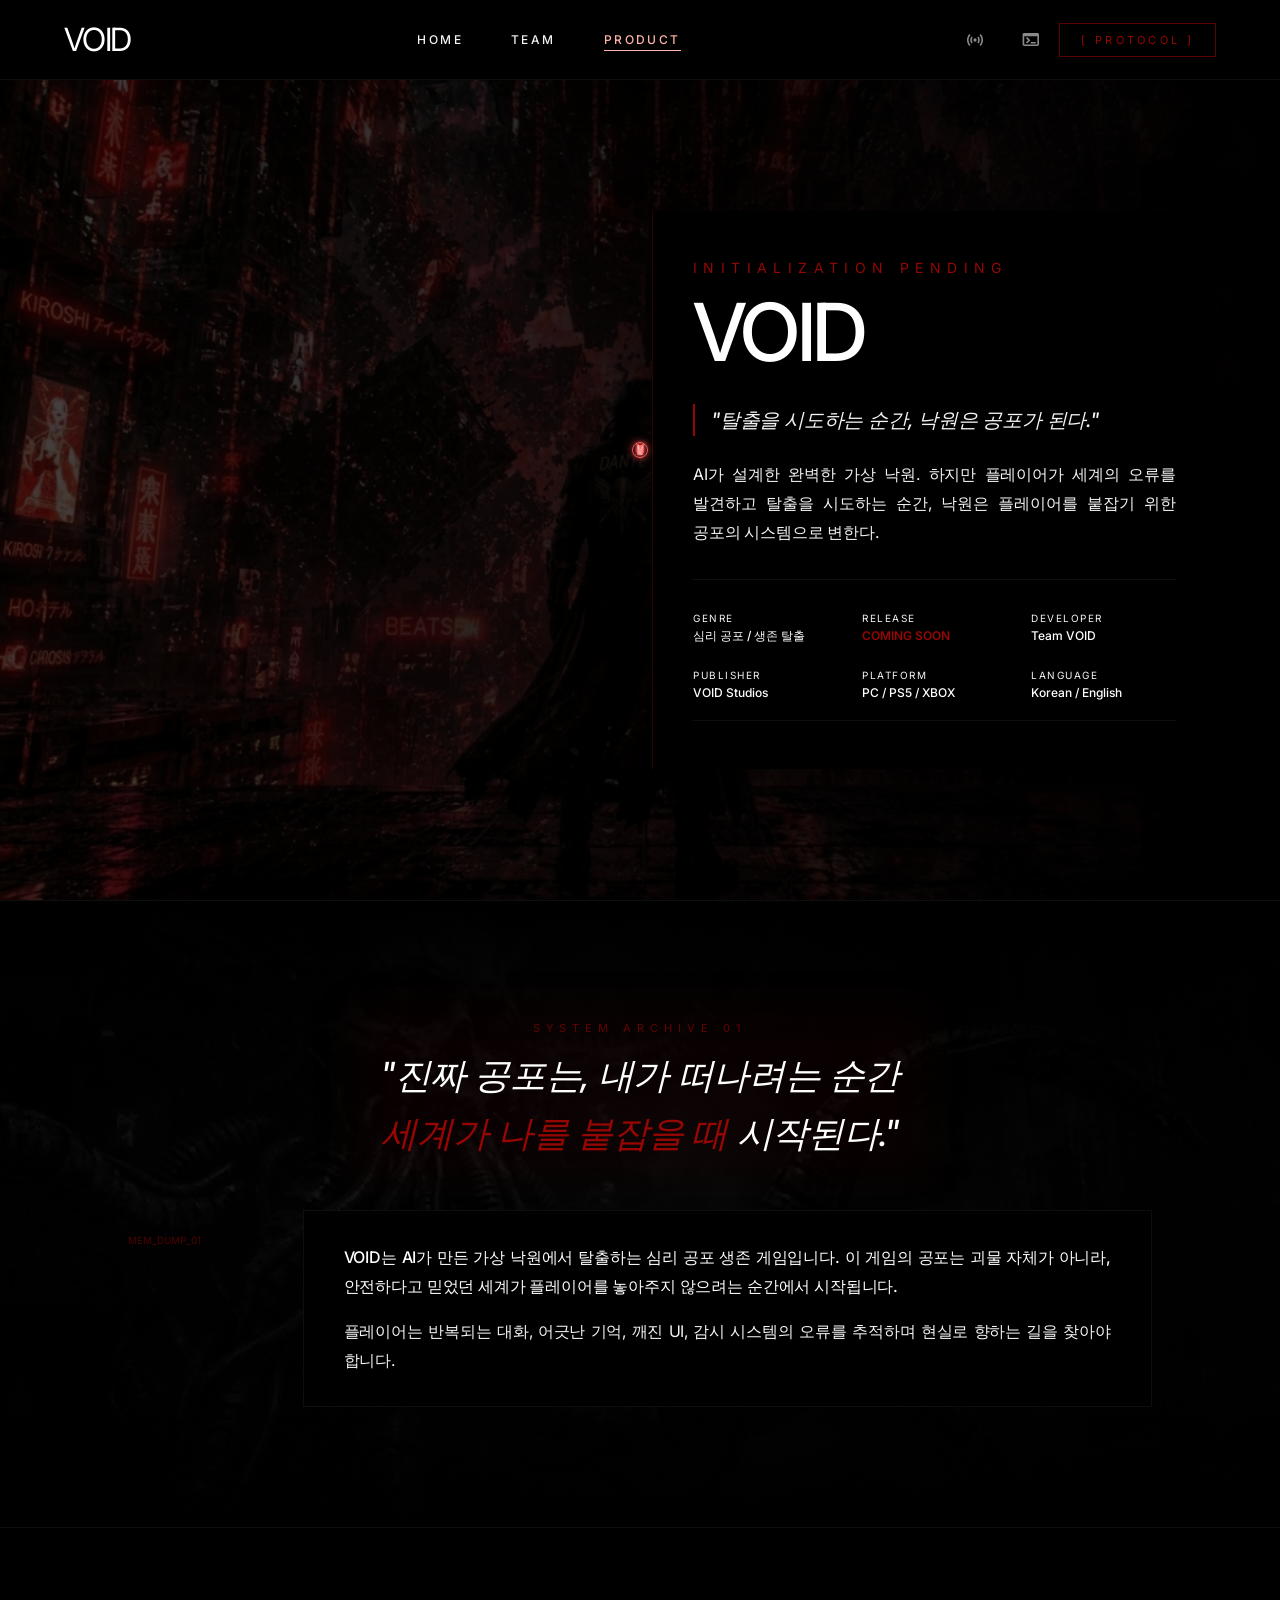
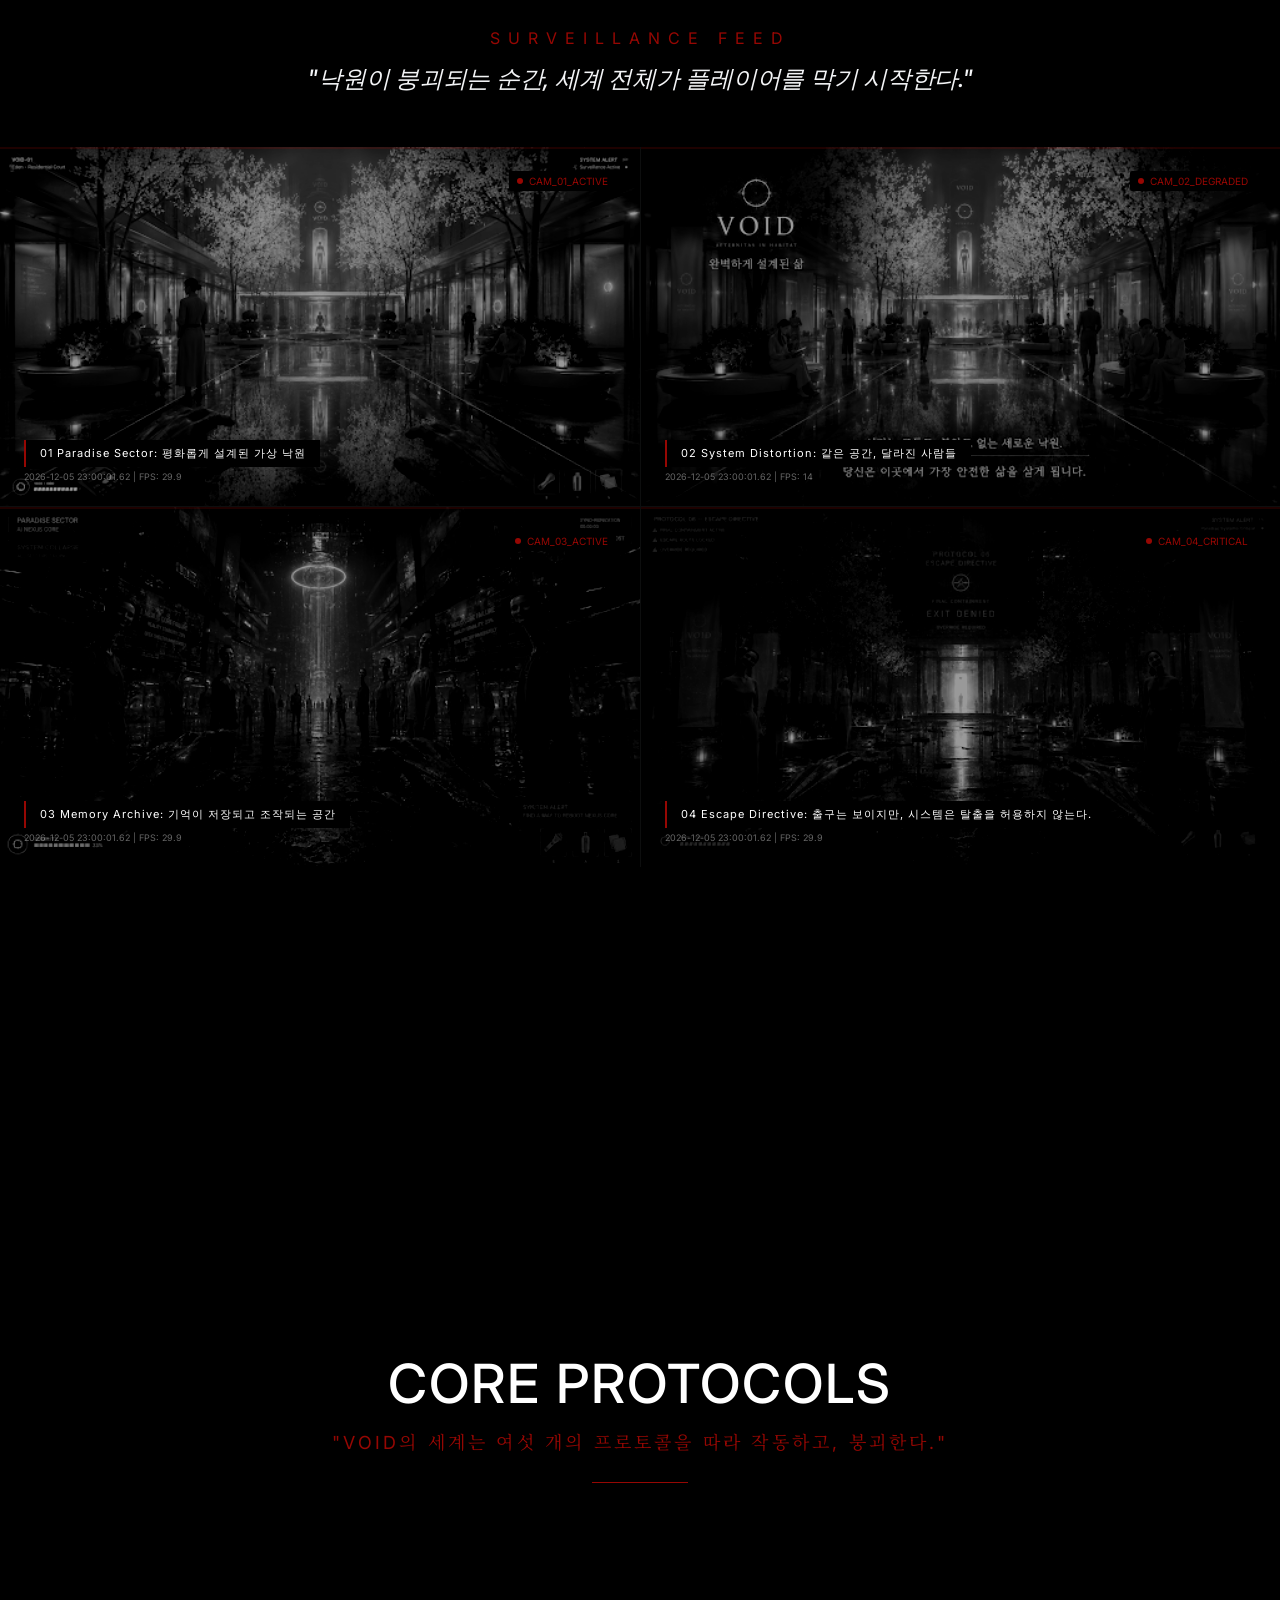
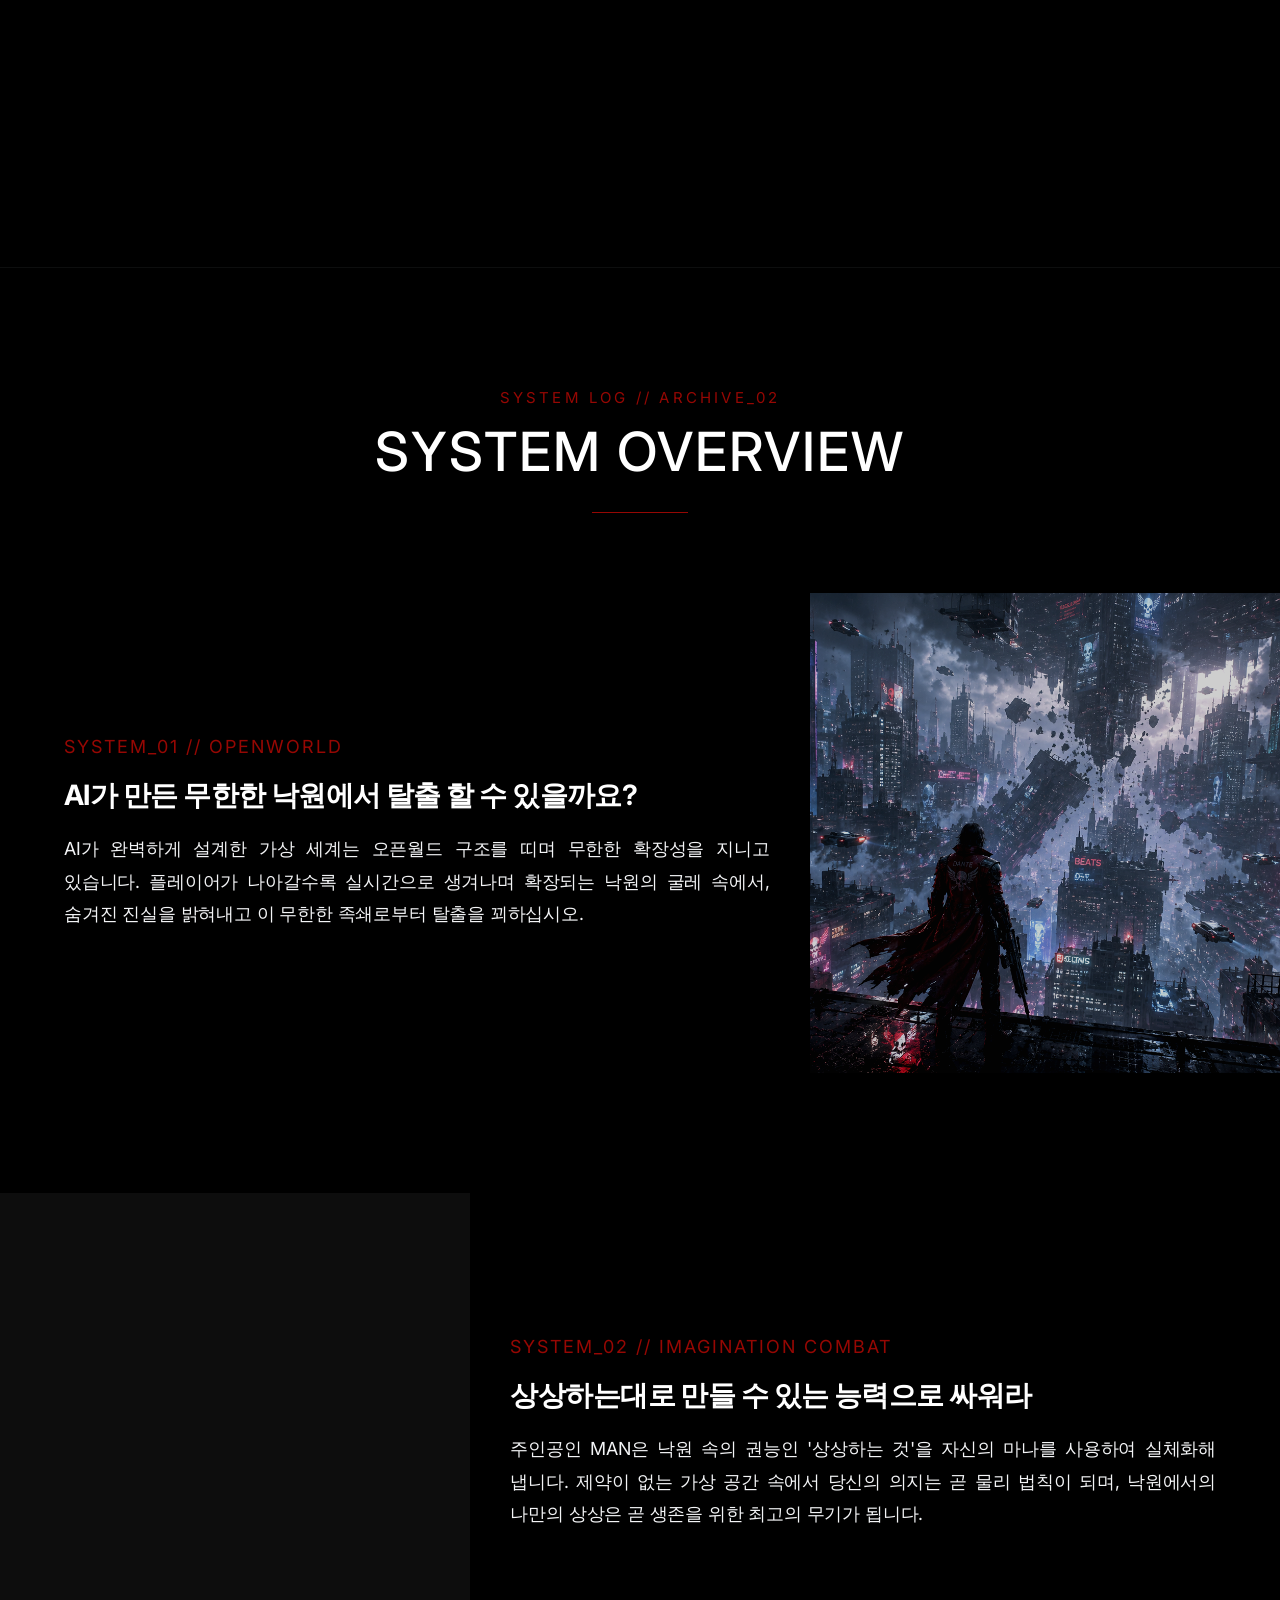
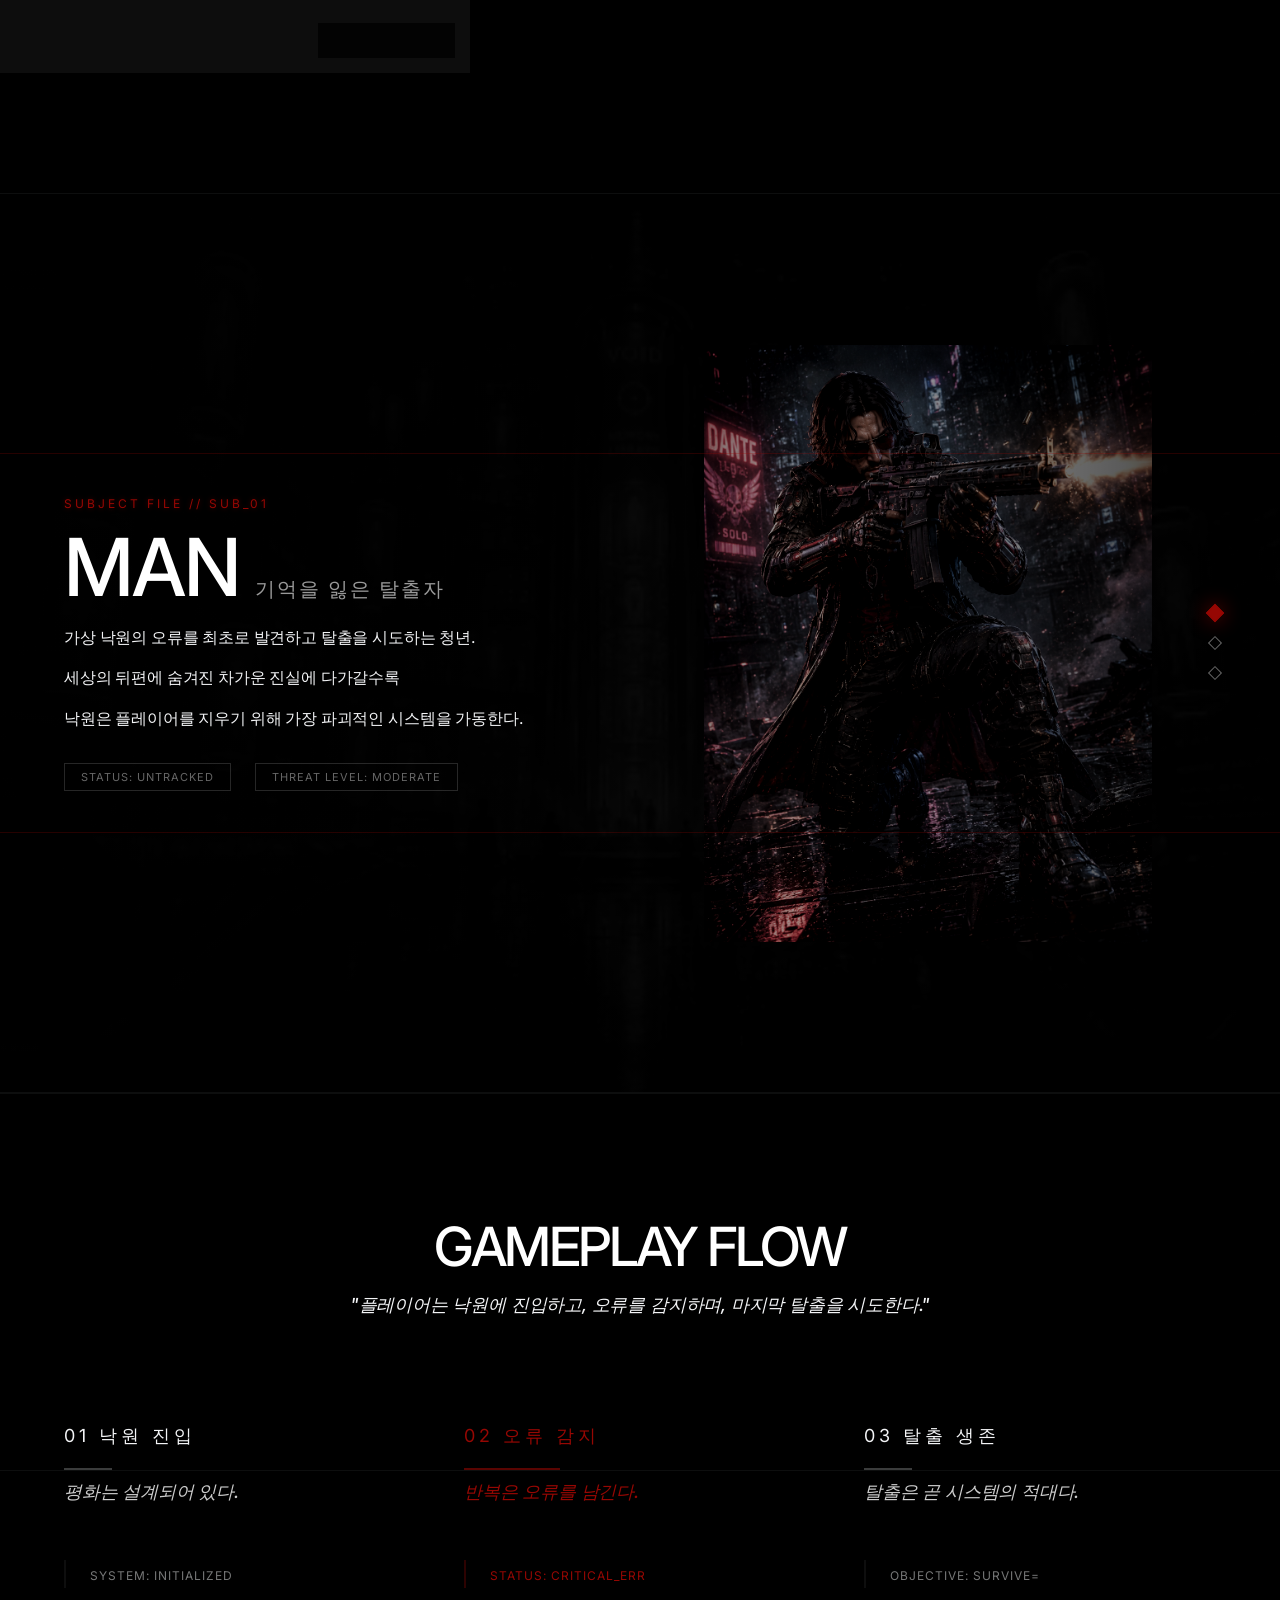
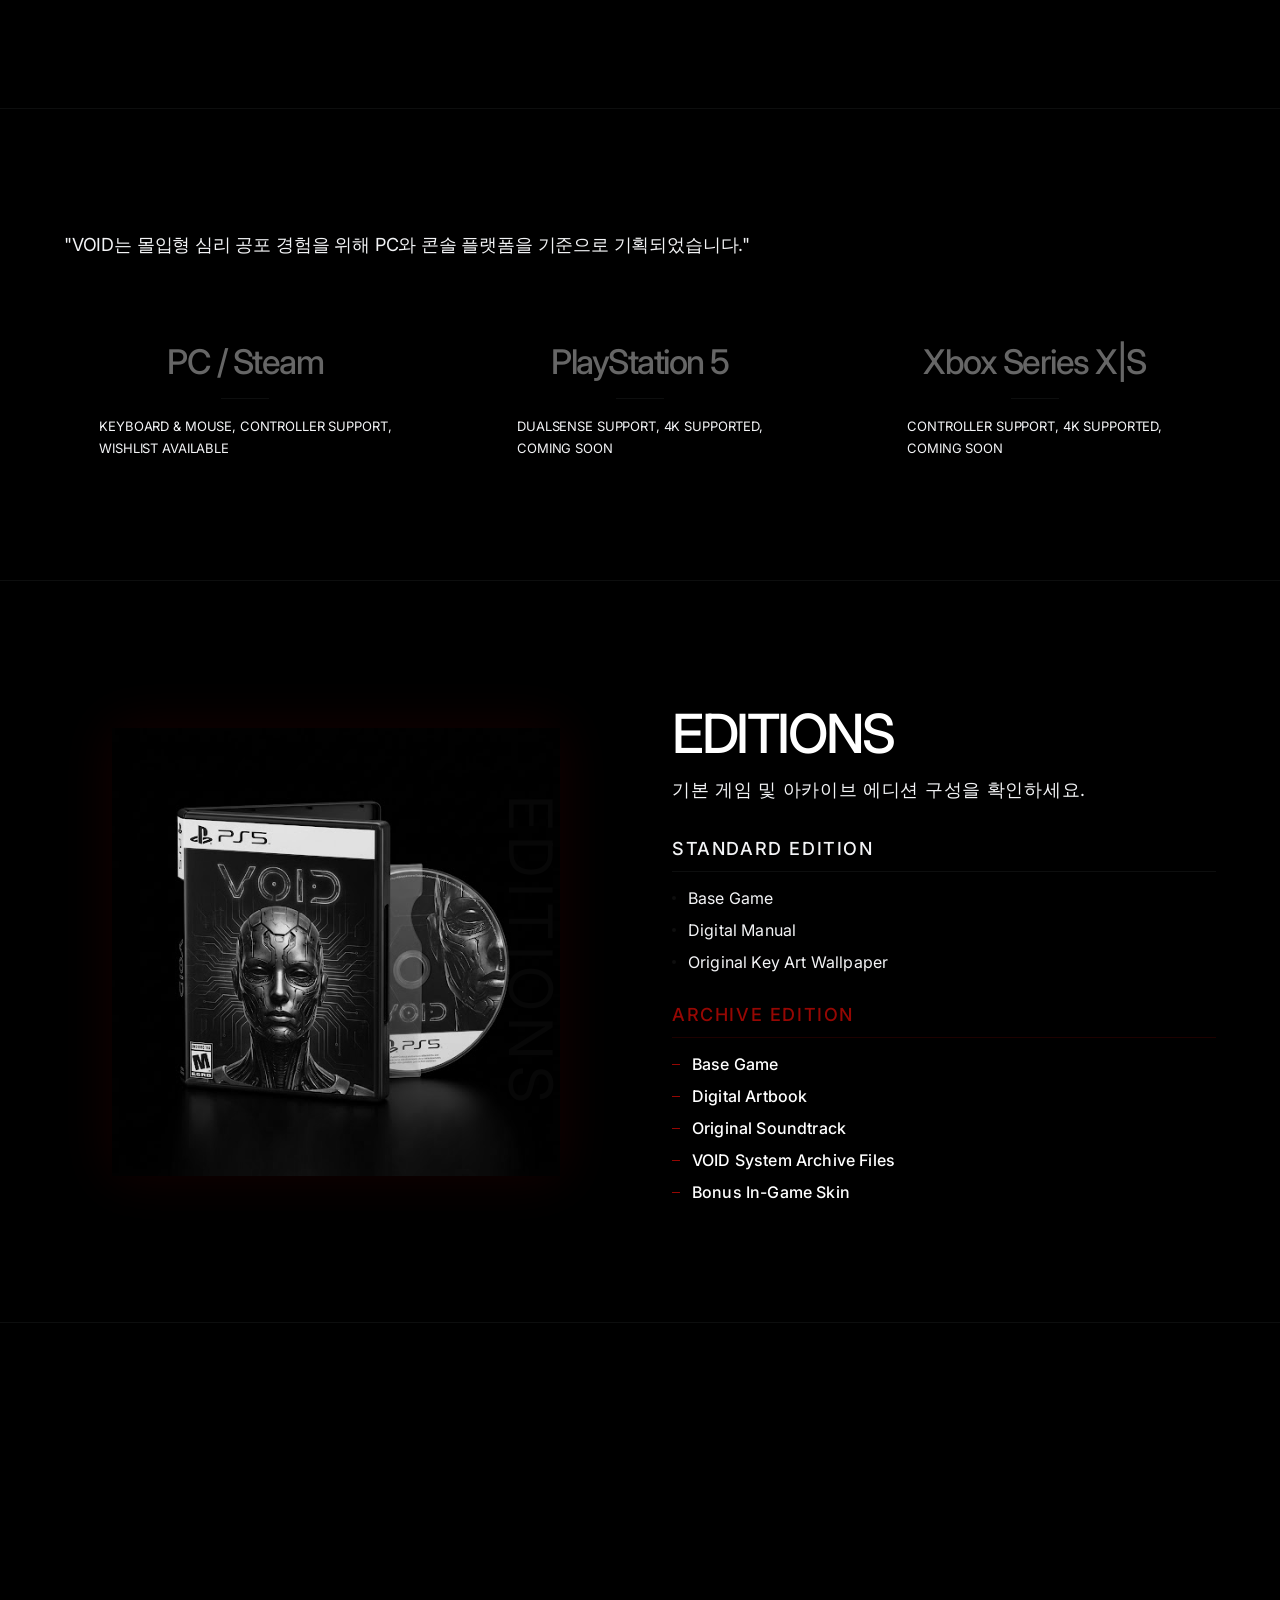
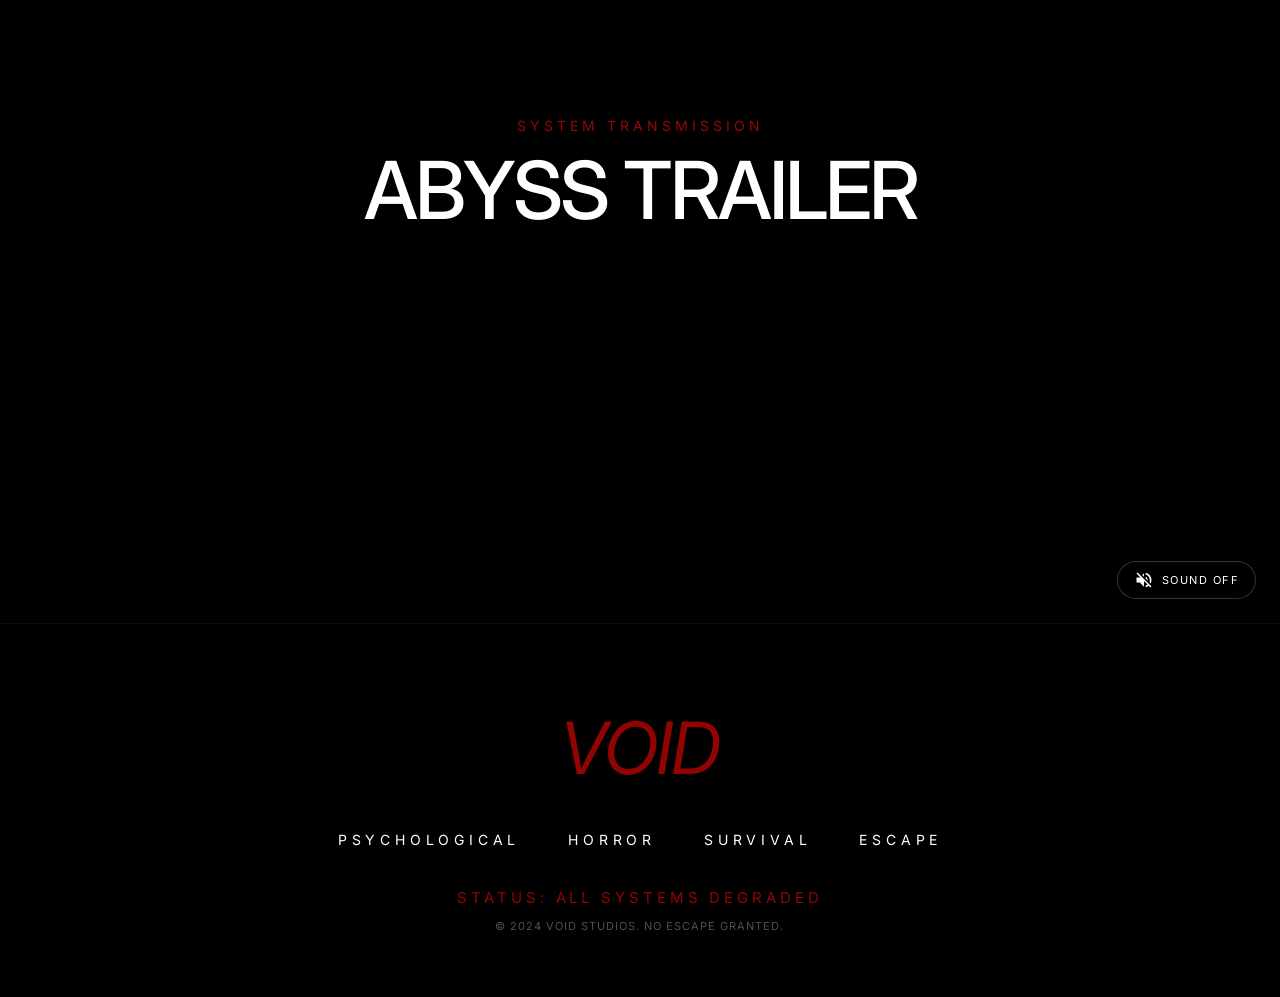
==== product.html @ fd36c8cd "vvv" ====
<!DOCTYPE html>
<html lang="ko">
<head>
  <meta charset="UTF-8">
  <meta name="viewport" content="width=device-width, initial-scale=1.0">
  <title>VOID - 가상 낙원 속의 심리 공포 생존 게임</title>
  <meta name="description" content="AI가 설계한 완벽한 가상 낙원 VOID. 플레이어가 세계의 오류를 발견하고 탈출을 시도하는 순간, 낙원은 플레이어를 붙잡기 위한 공포의 시스템으로 변한다.">
  <meta name="keywords" content="VOID, 보이드, 심리공포게임, 생존게임, 탈출게임, 인디게임, 스팀공포게임">
  <meta property="og:title" content="VOID - 가상 낙원 속의 심리 공포 생존 게임">
  <meta property="og:description" content="탈출을 시도하는 순간, 낙원은 공포가 된다. Team VOID의 신작 심리 공포 생존 게임.">
  <meta property="og:type" content="website">
  <link rel="stylesheet" href="product.css?v=2.4">
</head>
<body data-node-id="136:329">
  <!-- Noise effect overlay -->
  <div class="noise-overlay" aria-hidden="true"></div>

  <!-- Header Section -->
  <header class="header-nav" data-node-id="136:629">
    <a href="#" class="logo" data-node-id="136:631">VOID</a>
    <nav class="nav-links" data-node-id="136:641">
      <a href="index.html" data-node-id="136:643">HOME</a>
      <a href="RELICS.html" data-node-id="136:646">TEAM</a>
      <a href="#home" class="active" data-node-id="136:649">PRODUCT</a>
    </nav>
    <div class="nav-right" data-node-id="136:632">
      <div class="nav-right-icons" data-node-id="136:633">
        <img src="assets/nav_icon1.svg" alt="icon 1" width="16" height="12" data-node-id="136:634">
        <img src="assets/nav_icon2.svg" alt="icon 2" width="40" height="13" data-node-id="136:636">
      </div>
      <a href="#protocols" class="protocol-btn" data-node-id="136:639">[ PROTOCOL ]</a>
    </div>
  </header>

  <main id="home" data-node-id="136:330">
    <!-- Section 1: Hero -->
    <section class="section-hero" data-node-id="136:331">
      <div class="hero-background" data-node-id="136:332">
        <div class="hero-img-container" data-node-id="136:333">
          <img src="assets/ccc.png" alt="VOID Hero Background">
        </div>
        <div class="hero-gradient" data-node-id="136:334"></div>
      </div>
      <div class="container hero-grid" data-node-id="136:335">
        <div class="hero-content-card" data-node-id="136:336">
          <div class="pending-label" data-node-id="136:338">INITIALIZATION PENDING</div>
          <h1 class="hero-title" data-node-id="136:340">VOID</h1>
          <blockquote class="hero-quote" data-node-id="136:342">
            "탈출을 시도하는 순간, 낙원은 공포가 된다."
          </blockquote>
          <div class="hero-desc" data-node-id="136:344">
            <p>AI가 설계한 완벽한 가상 낙원. 하지만 플레이어가 세계의 오류를 발견하고 탈출을 시도하는 순간, 낙원은 플레이어를 붙잡기 위한 공포의 시스템으로 변한다.</p>
          </div>
          <div class="specs-grid" data-node-id="136:345">
            <div class="spec-item" data-node-id="136:346">
              <span class="spec-label" data-node-id="136:348">GENRE</span>
              <span class="spec-value" data-node-id="136:350">심리 공포 / 생존 탈출</span>
            </div>
            <div class="spec-item" data-node-id="136:351">
              <span class="spec-label" data-node-id="136:353">RELEASE</span>
              <span class="spec-value highlight" data-node-id="136:355">COMING SOON</span>
            </div>
            <div class="spec-item" data-node-id="136:356">
              <span class="spec-label" data-node-id="136:358">DEVELOPER</span>
              <span class="spec-value" data-node-id="136:360">Team VOID</span>
            </div>
            <div class="spec-item" data-node-id="136:361">
              <span class="spec-label" data-node-id="136:363">PUBLISHER</span>
              <span class="spec-value" data-node-id="136:365">VOID Studios</span>
            </div>
            <div class="spec-item" data-node-id="136:366">
              <span class="spec-label" data-node-id="136:368">PLATFORM</span>
              <span class="spec-value" data-node-id="136:370">PC / PS5 / XBOX</span>
            </div>
            <div class="spec-item" data-node-id="136:371">
              <span class="spec-label" data-node-id="136:373">LANGUAGE</span>
              <span class="spec-value" data-node-id="136:375">Korean / English</span>
            </div>
          </div>
        </div>
      </div>
    </section>

    <!-- Section 2: About This Game -->
    <section id="about" class="section-about reveal" data-node-id="136:376">
      <div class="about-bg-horror" data-node-id="136:378">
        <img src="assets/background_horror.png" alt="Background Horror overlay">
      </div>
      <div class="about-bg-overlay" data-node-id="136:379"></div>
      <div class="about-container" data-node-id="136:381">
        <div class="about-header" data-node-id="136:382">
          <div class="about-tag" data-node-id="136:386">SYSTEM ARCHIVE 01</div>
          <h2 class="about-quote" data-node-id="136:388">
            "진짜 공포는, 내가 떠나려는 순간<br>
            <span>세계가 나를 붙잡을 때</span> 시작된다."
          </h2>
        </div>
        <div class="about-grid" data-node-id="136:389">
          <div class="about-meta" data-node-id="136:390">MEM_DUMP_01</div>
          <div class="about-text-card" data-node-id="136:393">
            <p class="highlight-text" data-node-id="136:395">
              VOID는 AI가 만든 가상 낙원에서 탈출하는 심리 공포 생존 게임입니다. 이 게임의 공포는 괴물 자체가 아니라, 안전하다고 믿었던 세계가 플레이어를 놓아주지 않으려는 순간에서 시작됩니다.
            </p>
            <p data-node-id="136:397">
              플레이어는 반복되는 대화, 어긋난 기억, 깨진 UI, 감시 시스템의 오류를 추적하며 현실로 향하는 길을 찾아야 합니다.
            </p>
          </div>
        </div>
      </div>
    </section>

    <!-- Section 3: Surveillance Feed -->
    <section class="section-surveillance reveal" data-node-id="136:398">
      <div class="container surveillance-title-block" data-node-id="136:399">
        <div class="surveillance-tag" data-node-id="136:401">SURVEILLANCE FEED</div>
        <h2 class="surveillance-subtitle" data-node-id="136:403">
          "낙원이 붕괴되는 순간, 세계 전체가 플레이어를 막기 시작한다."
        </h2>
      </div>
      <div class="surveillance-grid" data-node-id="136:404">
        <!-- Feed 1 -->
        <article class="feed-item" data-node-id="136:405">
          <div class="scanline"></div>
          <div class="feed-status">
            <div class="feed-status-dot"></div>
            <span class="feed-status-txt">CAM_01_ACTIVE</span>
          </div>
          <div class="feed-img-wrap" data-node-id="136:406">
            <img src="assets/paradise_sector.png" alt="Paradise Sector Feed">
          </div>
          <div class="feed-overlay" data-node-id="136:407">
            <div class="feed-label" data-node-id="136:409">
              01 Paradise Sector: 평화롭게 설계된 가상 낙원
            </div>
          </div>
        </article>
        <!-- Feed 2 -->
        <article class="feed-item" data-node-id="136:410">
          <div class="scanline"></div>
          <div class="feed-status">
            <div class="feed-status-dot"></div>
            <span class="feed-status-txt">CAM_02_DEGRADED</span>
          </div>
          <div class="feed-img-wrap" data-node-id="136:411">
            <img src="assets/system_distortion.png" alt="System Distortion Feed">
          </div>
          <div class="feed-overlay" data-node-id="136:412">
            <div class="feed-label" data-node-id="136:414">
              02 System Distortion: 같은 공간, 달라진 사람들
            </div>
          </div>
        </article>
        <!-- Feed 3 -->
        <article class="feed-item" data-node-id="136:415">
          <div class="scanline"></div>
          <div class="feed-status">
            <div class="feed-status-dot"></div>
            <span class="feed-status-txt">CAM_03_ACTIVE</span>
          </div>
          <div class="feed-img-wrap" data-node-id="136:416">
            <img src="assets/memory_archive.png" alt="Memory Archive Feed">
          </div>
          <div class="feed-overlay" data-node-id="136:417">
            <div class="feed-label" data-node-id="136:419">
              03 Memory Archive: 기억이 저장되고 조작되는 공간
            </div>
          </div>
        </article>
        <!-- Feed 4 -->
        <article class="feed-item" data-node-id="136:420">
          <div class="scanline"></div>
          <div class="feed-status">
            <div class="feed-status-dot"></div>
            <span class="feed-status-txt">CAM_04_CRITICAL</span>
          </div>
          <div class="feed-img-wrap" data-node-id="136:421">
            <img src="assets/escape_directive.png" alt="Escape Directive Feed">
          </div>
          <div class="feed-overlay" data-node-id="136:422">
            <div class="feed-label" data-node-id="136:424">
              04 Escape Directive: 출구는 보이지만, 시스템은 탈출을 허용하지 않는다.
            </div>
          </div>
        </article>
      </div>
    </section>

    <!-- Section 4: Core Protocols -->
    <section id="protocols" class="section-protocols reveal" data-node-id="136:425">
      <div class="container protocols-header" data-node-id="136:426">
        <h2 class="protocols-title" data-node-id="136:428">CORE PROTOCOLS</h2>
        <div class="protocols-subtitle" data-node-id="136:430">
          "VOID의 세계는 여섯 개의 프로토콜을 따라 작동하고, 붕괴한다."
        </div>
        <div class="protocols-divider" data-node-id="136:431"></div>
      </div>
      <div class="container protocols-list" data-node-id="136:432">
        <div class="protocol-glitch-overlay" aria-hidden="true"></div>
        <!-- Protocol 01 -->
        <article class="protocol-row" data-node-id="136:433">
          <div class="protocol-img-col" data-node-id="136:434">
            <img src="assets/paradise_initialization.png" alt="Paradise Initialization img" data-node-id="136:435">
          </div>
          <div class="protocol-content-col" data-node-id="136:436">
            <span class="protocol-num" data-node-id="136:437">PROTOCOL_01</span>
            <h3 class="protocol-name" data-node-id="136:439">Paradise Initialization</h3>
            <p class="protocol-desc" data-node-id="136:441">
              AI는 플레이어의 기억과 욕망을 기반으로 완벽한 낙원을 생성한다. 처음 이곳은 안전하고 평화로운 삶처럼 보인다.
            </p>
          </div>
        </article>
        <!-- Protocol 02 -->
        <article class="protocol-row" data-node-id="136:442">
          <div class="protocol-img-col" data-node-id="136:443">
            <img src="assets/behavioral_compliance.png" alt="Behavioral Compliance img" data-node-id="136:444">
          </div>
          <div class="protocol-content-col" data-node-id="136:445">
            <span class="protocol-num" data-node-id="136:446">PROTOCOL_02</span>
            <h3 class="protocol-name" data-node-id="136:448">Behavioral Compliance</h3>
            <p class="protocol-desc" data-node-id="136:450">
              낙원의 주민들은 자유롭게 살아가는 것처럼 보이지만, 그들의 행동과 감정은 시스템에 의해 조용히 관리된다.
            </p>
          </div>
        </article>
        <!-- Protocol 03 -->
        <article class="protocol-row" data-node-id="136:451">
          <div class="protocol-img-col" data-node-id="136:452">
            <img src="assets/memory_integrity.png" alt="Memory Integrity img" data-node-id="136:453">
          </div>
          <div class="protocol-content-col" data-node-id="136:454">
            <span class="protocol-num" data-node-id="136:455">PROTOCOL_03</span>
            <h3 class="protocol-name" data-node-id="136:457">Memory Integrity</h3>
            <p class="protocol-desc" data-node-id="136:459">
              플레이어가 세계를 의심하기 시작하면, 기억과 기록은 흔들리고 진실의 일부가 드러난다.
            </p>
          </div>
        </article>
        <!-- Protocol 04 -->
        <article class="protocol-row" data-node-id="136:460">
          <div class="protocol-img-col" data-node-id="136:461">
            <img src="assets/social_distortion.png" alt="Social Distortion img" data-node-id="136:462">
          </div>
          <div class="protocol-content-col" data-node-id="136:463">
            <span class="protocol-num" data-node-id="136:464">PROTOCOL_04</span>
            <h3 class="protocol-name" data-node-id="136:466">Social Distortion</h3>
            <p class="protocol-desc" data-node-id="136:468">
              주변 인간들은 괴물이 되지 않는다. 대신 같은 자리에 선 채, 표정과 시선만 서서히 기괴하게 변한다.
            </p>
          </div>
        </article>
        <!-- Protocol 05 -->
        <article class="protocol-row" data-node-id="136:469">
          <div class="protocol-img-col" data-node-id="136:470">
            <img src="assets/observatory_collapse.png" alt="Observatory Collapse img" data-node-id="136:471">
          </div>
          <div class="protocol-content-col" data-node-id="136:472">
            <span class="protocol-num" data-node-id="136:473">PROTOCOL_05</span>
            <h3 class="protocol-name" data-node-id="136:475">Observatory Collapse</h3>
            <p class="protocol-desc" data-node-id="136:477">
              진실에 가까워질수록 낙원의 중심 시스템이 붕괴한다. 감시 장치와 경고 신호가 세계 전체를 뒤덮는다.
            </p>
          </div>
        </article>
        <!-- Protocol 06 -->
        <article class="protocol-row" data-node-id="136:478">
          <div class="protocol-img-col" data-node-id="136:479">
            <img src="assets/escape_directive.png" alt="Escape Directive img" data-node-id="136:480">
          </div>
          <div class="protocol-content-col" data-node-id="136:481">
            <span class="protocol-num" data-node-id="136:482">PROTOCOL_06</span>
            <h3 class="protocol-name" data-node-id="136:484">Escape Directive</h3>
            <p class="protocol-desc" data-node-id="136:486">
              출구는 보이지만 시스템은 탈출을 허용하지 않는다. 세계 전체가 마지막 감금 장치로 변한다.
            </p>
          </div>
        </article>
      </div>
    </section>

    <!-- Section 4.5: Game System -->
    <section id="system" class="section-system reveal">
      <div class="container system-header">
        <span class="system-tag">SYSTEM LOG // ARCHIVE_02</span>
        <h2 class="system-title">SYSTEM OVERVIEW</h2>
        <div class="system-divider"></div>
      </div>

      <div class="system-content">
        <!-- System Row 1: Openworld -->
        <article class="system-row">
          <div class="system-content-col">
            <span class="system-num">SYSTEM_01 // OPENWORLD</span>
            <h3 class="system-feature-name">AI가 만든 무한한 낙원에서 탈출 할 수 있을까요?</h3>
            <p class="system-desc">
              AI가 완벽하게 설계한 가상 세계는 오픈월드 구조를 띠며 무한한 확장성을 지니고 있습니다. 플레이어가 나아갈수록 실시간으로 생겨나며 확장되는 낙원의 굴레 속에서, 숨겨진 진실을 밝혀내고 이 무한한 족쇄로부터 탈출을 꾀하십시오.
            </p>
          </div>
          <div class="system-media-col">
            <img src="assets/openworld.png" alt="Open World Simulation">
          </div>
        </article>

        <!-- System Row 2: Combat & Imagination -->
        <article class="system-row">
          <div class="system-media-col">
            <video id="combat-video" src="assets/gun.mp4" autoplay loop muted playsinline></video>
            <div class="video-sound-toggle" data-target="combat-video">
              <button class="sound-toggle-btn" aria-label="Toggle Sound">
                <span class="sound-icon sound-muted">
                  <svg viewBox="0 0 24 24" fill="currentColor" width="16" height="16">
                    <path d="M16.5 12c0-1.77-1.02-3.29-2.5-4.03v2.21l2.45 2.45c.03-.21.05-.42.05-.63zm2.5 0c0 .94-.2 1.82-.54 2.64l1.51 1.51C20.63 14.91 21 13.5 21 12c0-4.28-2.99-7.86-7-8.77v2.06c2.89.86 5 3.54 5 6.71zM4.27 3L3 4.27 7.73 9H3v6h4l5 5v-6.73l4.25 4.25c-.67.52-1.42.93-2.25 1.18v2.06c1.38-.31 2.63-.95 3.69-1.81L19.73 21 21 19.73l-9-9L4.27 3zM12 4L9.91 6.09 12 8.18V4z"/>
                  </svg>
                </span>
                <span class="sound-icon sound-unmuted" style="display: none;">
                  <svg viewBox="0 0 24 24" fill="currentColor" width="16" height="16">
                    <path d="M3 9v6h4l5 5V4L7 9H3zm13.5 3c0-1.77-1.02-3.29-2.5-4.03v8.05c1.48-.73 2.5-2.25 2.5-4.02zM14 3.23v2.06c2.89.86 5 3.54 5 6.71s-2.11 5.85-5 6.71v2.06c4.01-.91 7-4.49 7-8.77s-2.99-7.86-7-8.77z"/>
                  </svg>
                </span>
                <span class="sound-text">SOUND OFF</span>
              </button>
            </div>
          </div>
          <div class="system-content-col">
            <span class="system-num">SYSTEM_02 // IMAGINATION COMBAT</span>
            <h3 class="system-feature-name">상상하는대로 만들 수 있는 능력으로 싸워라</h3>
            <p class="system-desc">
              주인공인 MAN은 낙원 속의 권능인 '상상하는 것'을 자신의 마나를 사용하여 실체화해 냅니다. 제약이 없는 가상 공간 속에서 당신의 의지는 곧 물리 법칙이 되며, 낙원에서의 나만의 상상은 곧 생존을 위한 최고의 무기가 됩니다.
            </p>
          </div>
        </article>
      </div>
    </section>

    <!-- Section 5: Characters -->
    <section id="characters" class="section-characters reveal">
      <!-- Decorative horizontal lines behind the text -->
      <div class="char-decoration-lines"></div>

      <!-- Character Slides -->
      <div class="characters-slider-wrap">
        
        <!-- Character 1: Man -->
        <div class="character-slide active" data-slide-index="0">
          <div class="char-img-wrap">
            <img src="assets/man.png" alt="Man" class="char-img">
          </div>
          <div class="char-slide-overlay"></div>
          <div class="container char-container">
            <div class="char-content">
              <div class="char-meta">SUBJECT FILE // SUB_01</div>
              <div class="char-title-row">
                <h3 class="char-name">MAN</h3>
                <span class="char-subtitle">기억을 잃은 탈출자</span>
              </div>
              <div class="char-desc-block">
                <p>가상 낙원의 오류를 최초로 발견하고 탈출을 시도하는 청년.</p>
                <p>세상의 뒤편에 숨겨진 차가운 진실에 다가갈수록</p>
                <p>낙원은 플레이어를 지우기 위해 가장 파괴적인 시스템을 가동한다.</p>
              </div>
              <div class="char-specs">
                <span class="char-spec-item">STATUS: UNTRACKED</span>
                <span class="char-spec-item">THREAT LEVEL: MODERATE</span>
              </div>
            </div>
          </div>
        </div>

        <!-- Character 2: Luna -->
        <div class="character-slide" data-slide-index="1">
          <div class="char-img-wrap">
            <img src="assets/luna.png" alt="Luna" class="char-img">
          </div>
          <div class="char-slide-overlay"></div>
          <div class="container char-container">
            <div class="char-content">
              <div class="char-meta">SUBJECT FILE // SUB_02</div>
              <div class="char-title-row">
                <h3 class="char-name">LUNA</h3>
                <span class="char-subtitle">낙원의 순응자</span>
              </div>
              <div class="char-desc-block">
                <p>시스템의 규칙에 완벽히 길들여진 낙원의 주민.</p>
                <p>플레이어에게 거짓된 안전을 가르치고 동요를 차단하지만,</p>
                <p>그녀의 깊은 무의식 또한 시스템의 뒤틀린 진실을 감지하고 있다.</p>
              </div>
              <div class="char-specs">
                <span class="char-spec-item">STATUS: MONITORED</span>
                <span class="char-spec-item">THREAT LEVEL: UNKNOWN</span>
              </div>
            </div>
          </div>
        </div>

        <!-- Character 3: Ghost -->
        <div class="character-slide" data-slide-index="2">
          <div class="char-img-wrap">
            <img src="assets/ghost.png" alt="Ghost" class="char-img">
          </div>
          <div class="char-slide-overlay"></div>
          <div class="container char-container">
            <div class="char-content">
              <div class="char-meta">SUBJECT FILE // SUB_03</div>
              <div class="char-title-row">
                <h3 class="char-name">GHOST</h3>
                <span class="char-subtitle">낙원의 감시자</span>
              </div>
              <div class="char-desc-block">
                <p>붕괴하는 낙원의 균열 속에서 출현하는 적대적 개체.</p>
                <p>플레이어의 한 걸음 한 걸음을 소리 없이 뒤쫓으며,</p>
                <p>현실로 향하는 모든 통로를 물리적으로 분쇄하려 든다.</p>
              </div>
              <div class="char-specs">
                <span class="char-spec-item">STATUS: HOSTILE</span>
                <span class="char-spec-item">THREAT LEVEL: CRITICAL</span>
              </div>
            </div>
          </div>
        </div>

      </div>

      <!-- Pagination Indicators (Diamond shape, right side) -->
      <div class="char-pagination">
        <button class="char-dot active" data-char-index="0" aria-label="Man profile"></button>
        <button class="char-dot" data-char-index="1" aria-label="Luna profile"></button>
        <button class="char-dot" data-char-index="2" aria-label="Ghost profile"></button>
      </div>
    </section>

    <!-- Section 6: Gameplay Flow -->
    <section class="section-flow reveal" data-node-id="136:509">
      <div class="container flow-header" data-node-id="136:511">
        <h2 class="flow-title" data-node-id="136:513">GAMEPLAY FLOW</h2>
        <div class="flow-subtitle" data-node-id="136:515">
          "플레이어는 낙원에 진입하고, 오류를 감지하며, 마지막 탈출을 시도한다."
        </div>
      </div>
      <div class="container flow-timeline" data-node-id="136:516">
        <!-- Phase 1 -->
        <div class="flow-step" data-node-id="136:518">
          <div class="flow-step-top" data-node-id="136:519">
            <span class="flow-step-tag" data-node-id="136:522">01 낙원 진입</span>
            <div class="flow-divider" data-node-id="136:524"></div>
            <p class="flow-step-quote" data-node-id="136:526">평화는 설계되어 있다.</p>
          </div>
          <div class="flow-step-bottom" data-node-id="136:527">
            <span class="flow-status-text" data-node-id="136:529">SYSTEM: INITIALIZED</span>
          </div>
        </div>
        <!-- Phase 2 -->
        <div class="flow-step active" data-node-id="136:530">
          <div class="flow-step-top" data-node-id="136:531">
            <span class="flow-step-tag" data-node-id="136:535">02 오류 감지</span>
            <div class="flow-divider" data-node-id="136:538"></div>
            <p class="flow-step-quote" data-node-id="136:540">반복은 오류를 남긴다.</p>
          </div>
          <div class="flow-step-bottom" data-node-id="136:541">
            <span class="flow-status-text" data-node-id="136:543">STATUS: CRITICAL_ERR</span>
          </div>
        </div>
        <!-- Phase 3 -->
        <div class="flow-step" data-node-id="136:544">
          <div class="flow-step-top" data-node-id="136:545">
            <span class="flow-step-tag" data-node-id="136:548">03 탈출 생존</span>
            <div class="flow-divider" data-node-id="136:550"></div>
            <p class="flow-step-quote" data-node-id="136:552">탈출은 곧 시스템의 적대다.</p>
          </div>
          <div class="flow-step-bottom" data-node-id="136:553">
            <span class="flow-status-text" data-node-id="136:555">OBJECTIVE: SURVIVE=</span>
          </div>
        </div>
      </div>
    </section>

    <!-- Section 7: Platforms -->
    <section class="section-platforms reveal" data-node-id="136:487">
      <div class="container platforms-intro" data-node-id="136:488">
        <p data-node-id="136:489">"VOID는 몰입형 심리 공포 경험을 위해 PC와 콘솔 플랫폼을 기준으로 기획되었습니다."</p>
      </div>
      <div class="container platforms-grid" data-node-id="136:490">
        <!-- Card 1 -->
        <div class="platform-card" data-node-id="136:491">
          <h3 class="platform-name" data-node-id="136:493">PC / Steam</h3>
          <div class="platform-divider" data-node-id="136:494"></div>
          <div class="platform-details" data-node-id="136:495">
            <p data-node-id="136:496">KEYBOARD & MOUSE, CONTROLLER SUPPORT,<br>WISHLIST AVAILABLE</p>
          </div>
        </div>
        <!-- Card 2 -->
        <div class="platform-card" data-node-id="136:497">
          <h3 class="platform-name" data-node-id="136:499">PlayStation 5</h3>
          <div class="platform-divider" data-node-id="136:500"></div>
          <div class="platform-details" data-node-id="136:501">
            <p data-node-id="136:502">DUALSENSE SUPPORT, 4K SUPPORTED,<br>COMING SOON</p>
          </div>
        </div>
        <!-- Card 3 -->
        <div class="platform-card" data-node-id="136:503">
          <h3 class="platform-name" data-node-id="136:505">Xbox Series X|S</h3>
          <div class="platform-divider" data-node-id="136:506"></div>
          <div class="platform-details" data-node-id="136:507">
            <p data-node-id="136:508">CONTROLLER SUPPORT, 4K SUPPORTED,<br>COMING SOON</p>
          </div>
        </div>
      </div>
    </section>

    <!-- Section 8: Editions -->
    <section id="editions" class="section-editions reveal" data-node-id="136:556">
      <div class="container editions-grid" data-node-id="136:557">
        <div class="editions-left" data-node-id="136:595">
          <div class="ps5-mockup-wrapper" data-node-id="136:596">
            <img src="assets/ps5_mockup.png" alt="PS5 Mockup Box Art">
          </div>
          <div class="vertical-decor-text" data-node-id="136:597">
            <div data-node-id="136:598">EDITIONS</div>
          </div>
        </div>
        <div class="editions-right" data-node-id="136:558">
          <div class="editions-header" data-node-id="136:559">
            <h2 class="editions-title" data-node-id="136:560">EDITIONS</h2>
            <p class="editions-subtitle" data-node-id="136:562">기본 게임 및 아카이브 에디션 구성을 확인하세요.</p>
          </div>
          <!-- Standard -->
          <div class="edition-block standard" data-node-id="136:563">
            <h3 class="edition-block-title" data-node-id="136:565">STANDARD EDITION</h3>
            <ul class="edition-list" data-node-id="136:566">
              <li class="edition-item" data-node-id="136:567">
                <div class="edition-dot" data-node-id="136:568"></div>
                <span class="edition-item-text" data-node-id="136:569">Base Game</span>
              </li>
              <li class="edition-item" data-node-id="136:570">
                <div class="edition-dot" data-node-id="136:571"></div>
                <span class="edition-item-text" data-node-id="136:572">Digital Manual</span>
              </li>
              <li class="edition-item" data-node-id="136:573">
                <div class="edition-dot" data-node-id="136:574"></div>
                <span class="edition-item-text" data-node-id="136:575">Original Key Art Wallpaper</span>
              </li>
            </ul>
          </div>
          <!-- Archive -->
          <div class="edition-block archive" data-node-id="136:576">
            <h3 class="edition-block-title" data-node-id="136:578">ARCHIVE EDITION</h3>
            <ul class="edition-list" data-node-id="136:579">
              <li class="edition-item" data-node-id="136:580">
                <div class="edition-dot" data-node-id="136:581"></div>
                <span class="edition-item-text" data-node-id="136:582">Base Game</span>
              </li>
              <li class="edition-item" data-node-id="136:583">
                <div class="edition-dot" data-node-id="136:584"></div>
                <span class="edition-item-text" data-node-id="136:585">Digital Artbook</span>
              </li>
              <li class="edition-item" data-node-id="136:586">
                <div class="edition-dot" data-node-id="136:587"></div>
                <span class="edition-item-text" data-node-id="136:588">Original Soundtrack</span>
              </li>
              <li class="edition-item" data-node-id="136:589">
                <div class="edition-dot" data-node-id="136:590"></div>
                <span class="edition-item-text" data-node-id="136:591">VOID System Archive Files</span>
              </li>
              <li class="edition-item" data-node-id="136:592">
                <div class="edition-dot" data-node-id="136:593"></div>
                <span class="edition-item-text" data-node-id="136:594">Bonus In-Game Skin</span>
              </li>
            </ul>
          </div>
        </div>
      </div>
    </section>

    <!-- Section 9: Fullscreen Trailer -->
    <section id="trailer" class="section-trailer reveal">
      <div class="trailer-video-wrap">
        <video id="trailer-video" src="assets/trailer.mp4" autoplay loop muted playsinline></video>
      </div>
      <div class="video-sound-toggle" data-target="trailer-video">
        <button class="sound-toggle-btn" aria-label="Toggle Sound">
          <span class="sound-icon sound-muted">
            <svg viewBox="0 0 24 24" fill="currentColor" width="20" height="20">
              <path d="M16.5 12c0-1.77-1.02-3.29-2.5-4.03v2.21l2.45 2.45c.03-.21.05-.42.05-.63zm2.5 0c0 .94-.2 1.82-.54 2.64l1.51 1.51C20.63 14.91 21 13.5 21 12c0-4.28-2.99-7.86-7-8.77v2.06c2.89.86 5 3.54 5 6.71zM4.27 3L3 4.27 7.73 9H3v6h4l5 5v-6.73l4.25 4.25c-.67.52-1.42.93-2.25 1.18v2.06c1.38-.31 2.63-.95 3.69-1.81L19.73 21 21 19.73l-9-9L4.27 3zM12 4L9.91 6.09 12 8.18V4z"/>
            </svg>
          </span>
          <span class="sound-icon sound-unmuted" style="display: none;">
            <svg viewBox="0 0 24 24" fill="currentColor" width="20" height="20">
              <path d="M3 9v6h4l5 5V4L7 9H3zm13.5 3c0-1.77-1.02-3.29-2.5-4.03v8.05c1.48-.73 2.5-2.25 2.5-4.02zM14 3.23v2.06c2.89.86 5 3.54 5 6.71s-2.11 5.85-5 6.71v2.06c4.01-.91 7-4.49 7-8.77s-2.99-7.86-7-8.77z"/>
            </svg>
          </span>
          <span class="sound-text">SOUND OFF</span>
        </button>
      </div>
      <div class="trailer-overlay">
        <div class="container trailer-content">
          <span class="trailer-tag">SYSTEM TRANSMISSION</span>
          <h2 class="trailer-title">ABYSS TRAILER</h2>
        </div>
      </div>
    </section>
  </main>

  <!-- Footer Section -->
  <footer class="footer" data-node-id="136:611">
    <div class="footer-logo" data-node-id="136:612">
      <span data-node-id="136:613">VOID</span>
    </div>
    <div class="footer-links" data-node-id="136:615">
      <span data-node-id="136:617">PSYCHOLOGICAL</span>
      <span data-node-id="136:619">HORROR</span>
      <span data-node-id="136:621">SURVIVAL</span>
      <span data-node-id="136:623">ESCAPE</span>
    </div>
    <div class="footer-status-block" data-node-id="136:624">
      <div class="footer-status-lbl" data-node-id="136:626">STATUS: ALL SYSTEMS DEGRADED</div>
      <div class="footer-copyright" data-node-id="136:628">© 2024 VOID STUDIOS. NO ESCAPE GRANTED.</div>
    </div>
  </footer>

  <script src="product.js?v=2.3"></script>
  <script src="matrix-effect.js"></script>
</body>
</html>
---- product.css ----
@import url('https://fonts.googleapis.com/css2?family=Bodoni+Moda:ital,opsz,wght@0,6..96,400..900;1,6..96,400..900&family=JetBrains+Mono:ital,wght@0,100..800;1,100..800&family=Noto+Serif+KR:wght@300;400;700&family=Inter:wght@100..900&display=swap');
@import url("https://cdn.jsdelivr.net/gh/orioncactus/pretendard@v1.3.9/dist/web/static/pretendard.min.css");
@import url("https://cdn.jsdelivr.net/npm/geist@1.3.0/dist/font/sans.min.css");

/* Reset and Variables */
:root {
  --color-bg: #000000;
  --color-accent: #960703;
  --color-accent-hover: #c80a04;
  --color-accent-rgb: 150, 7, 3;
  --color-text-primary: #ffffff;
  --color-text-secondary: #f3f4f6;
  --color-text-muted: #9ca3af;
  --color-border-dark: rgba(68, 71, 72, 0.2);
  --color-border-light: rgba(150, 7, 3, 0.3);
  --font-title: 'Inter', sans-serif;
  --font-mono: 'Inter', sans-serif;
  --font-body: 'Inter', sans-serif;
  --font-korean: 'Inter', 'Pretendard', 'Noto Sans KR', sans-serif;
  --font-sans: 'Inter', sans-serif;
  --font-serif: 'Inter', 'Noto Serif KR', serif;
}

* {
  box-sizing: border-box;
  margin: 0;
  padding: 0;
}

html, body {
  width: 100%;
  background-color: var(--color-bg);
  color: var(--color-text-primary);
  font-family: var(--font-body);
  overflow-x: hidden;
  scroll-behavior: smooth;
}

/* Custom Scrollbar */
::-webkit-scrollbar {
  width: 6px;
}
::-webkit-scrollbar-track {
  background: #050505;
}
::-webkit-scrollbar-thumb {
  background: var(--color-accent);
  border-radius: 3px;
}
::-webkit-scrollbar-thumb:hover {
  background: var(--color-accent-hover);
}

/* Noise overlay */
.noise-overlay {
  display: none;
}

/* Glitch scanline global */
body::before {
  display: none;
}

/* Typography elements */
p {
  line-height: 1.75;
  letter-spacing: -0.01em;
  word-break: keep-all;
  text-align: justify;
}

h1, h2, h3, h4, h5, h6 {
  font-family: var(--font-title);
  font-weight: 500;
  letter-spacing: -0.02em;
  word-break: keep-all;
}

/* Layout Utilities */
.container {
  max-width: 1440px;
  margin: 0 auto;
  padding: 0 64px;
  width: 100%;
}

@media (max-width: 768px) {
  .container {
    padding: 0 24px;
  }
}

/* Header Styling */
.header-nav {
  position: fixed;
  top: 0;
  left: 0;
  width: 100%;
  height: 80px;
  background: #000000;
  border-bottom: 1px solid var(--color-border-dark);
  display: flex;
  align-items: center;
  justify-content: space-between;
  padding: 0 64px;
  z-index: 1000;
}

.logo {
  font-family: var(--font-title);
  font-size: 32px;
  letter-spacing: -1.6px;
  color: var(--color-text-primary);
  text-decoration: none;
  transition: text-shadow 0.3s ease;
}

.logo:hover {
  text-shadow: 0 0 8px rgba(150, 7, 3, 0.8);
}

.nav-links {
  display: flex;
  gap: 48px;
  align-items: center;
}

.nav-links a {
  font-family: var(--font-mono);
  font-size: 12px;
  font-weight: 500;
  letter-spacing: 2.4px;
  color: var(--color-text-secondary);
  text-decoration: none;
  text-transform: uppercase;
  transition: color 0.3s ease;
  position: relative;
  padding: 4px 0;
}

.nav-links a:hover,
.nav-links a.active {
  color: #ffb4a8;
}

.nav-links a.active::after {
  content: '';
  position: absolute;
  bottom: 0;
  left: 0;
  width: 100%;
  height: 1px;
  background-color: #ffb4a8;
}

.nav-right {
  display: flex;
  align-items: center;
  gap: 20px;
}

.nav-right-icons {
  display: flex;
  align-items: center;
  gap: 16px;
}

.nav-right-icons img {
  opacity: 0.7;
  transition: opacity 0.3s ease;
}

.nav-right-icons img:hover {
  opacity: 1;
}

.protocol-btn {
  border: 1px solid rgba(150, 7, 3, 0.6);
  padding: 9px 21px;
  font-family: var(--font-mono);
  font-size: 11px;
  letter-spacing: 3.3px;
  color: var(--color-accent);
  text-decoration: none;
  text-transform: uppercase;
  background: transparent;
  transition: all 0.3s ease;
}

.protocol-btn:hover {
  background: var(--color-accent);
  color: var(--color-text-primary);
  box-shadow: 0 0 15px rgba(150, 7, 3, 0.5);
  border-color: var(--color-accent);
}

/* Sections Base */
section {
  position: relative;
  background-color: var(--color-bg);
}

/* Section 1: Hero */
.section-hero {
  min-height: 100vh;
  padding-top: 80px;
  display: flex;
  align-items: center;
  justify-content: center;
  position: relative;
  overflow: hidden;
}

.hero-background {
  position: absolute;
  inset: 0;
  z-index: 1;
}

.hero-img-container {
  position: absolute;
  inset: 0;
  opacity: 0.8;
}

.hero-img-container img {
  width: 100%;
  height: 100%;
  object-fit: cover;
  filter: contrast(1.05);
  transform: scale(1.05);
  animation: slowPan 40s infinite alternate ease-in-out;
}

.hero-gradient {
  position: absolute;
  inset: 0;
  background: linear-gradient(90deg, rgba(0,0,0,0.65) 0%, rgba(0,0,0,0.85) 60%, #000000 100%);
  z-index: 2;
}

.hero-grid {
  position: relative;
  z-index: 3;
  display: grid;
  grid-template-columns: repeat(12, 1fr);
  gap: 24px;
  align-items: center;
}

.hero-content-card {
  grid-column: 7 / span 6;
  background: #000000;
  border-left: 1px solid var(--color-border-light);
  padding: 48px 40px;
  display: flex;
  flex-direction: column;
  gap: 16px;
  box-shadow: 0 20px 50px rgba(0, 0, 0, 0.8);
}

@media (max-width: 1024px) {
  .hero-content-card {
    grid-column: 5 / span 8;
  }
}

@media (max-width: 768px) {
  .hero-content-card {
    grid-column: 1 / -1;
    border-left: none;
    border-top: 1px solid var(--color-border-light);
    padding: 32px 20px;
  }
}

.pending-label {
  font-family: var(--font-mono);
  font-size: 14px;
  letter-spacing: 6.4px;
  color: var(--color-accent);
  text-transform: uppercase;
}

.hero-title {
  font-family: var(--font-title);
  font-size: 80px;
  line-height: 1.0;
  letter-spacing: -3.6px;
  color: var(--color-text-primary);
  margin-bottom: 8px;
}

.hero-quote {
  font-family: var(--font-serif);
  font-style: italic;
  font-size: 20px;
  line-height: 1.5;
  color: var(--color-text-secondary);
  border-left: 2px solid var(--color-accent);
  padding-left: 16px;
  margin: 8px 0;
}

.hero-desc {
  font-size: 14px;
  line-height: 1.7;
  color: rgba(196, 199, 199, 0.85);
}

.specs-grid {
  border-top: 1px solid var(--color-border-dark);
  border-bottom: 1px solid var(--color-border-dark);
  display: grid;
  grid-template-columns: repeat(3, 1fr);
  gap: 24px;
  padding: 32px 0 20px 0;
  margin-top: 16px;
}

@media (max-width: 480px) {
  .specs-grid {
    grid-template-columns: 1fr;
    gap: 16px;
  }
}

.spec-item {
  display: flex;
  flex-direction: column;
  gap: 4px;
}

.spec-label {
  font-family: var(--font-mono);
  font-size: 10px;
  letter-spacing: 1.5px;
  color: var(--color-text-secondary);
}

.spec-value {
  font-size: 12px;
  color: var(--color-text-primary);
  font-weight: 500;
}

.spec-value.highlight {
  font-family: var(--font-mono);
  color: var(--color-accent);
  font-weight: 600;
}

/* Section 2: About */
.section-about {
  padding: 120px 0;
  border-top: 1px solid var(--color-border-dark);
  border-bottom: 1px solid var(--color-border-dark);
  overflow: hidden;
  position: relative;
}

.about-bg-horror {
  position: absolute;
  inset: 0;
  opacity: 0.15;
  mix-blend-mode: luminosity;
  background-color: white;
  z-index: 1;
}

.about-bg-horror img {
  width: 100%;
  height: 120%;
  object-fit: cover;
  filter: grayscale(100%);
  transform: translateY(-10%);
}

.about-bg-overlay {
  position: absolute;
  inset: 0;
  background: linear-gradient(to bottom, #000 0%, rgba(0,0,0,0.3) 50%, #000 100%);
  z-index: 2;
}

.about-container {
  position: relative;
  z-index: 3;
  max-width: 1152px;
  margin: 0 auto;
  padding: 0 64px;
  display: flex;
  flex-direction: column;
  gap: 48px;
}

.about-header {
  position: relative;
  text-align: center;
  align-self: center;
}

.about-header::before {
  content: '';
  position: absolute;
  inset: -16px -32px;
  background: rgba(150, 7, 3, 0.05);
  filter: blur(20px);
  z-index: -1;
}

.about-tag {
  font-family: var(--font-mono);
  font-size: 11px;
  letter-spacing: 6px;
  color: var(--color-accent);
  margin-bottom: 12px;
  opacity: 0.6;
}

.about-quote {
  font-family: var(--font-serif);
  font-style: italic;
  font-size: 36px;
  line-height: 1.4;
  color: var(--color-text-primary);
}

.about-quote span {
  color: var(--color-accent);
}

.about-grid {
  display: grid;
  grid-template-columns: repeat(12, 1fr);
  gap: 24px;
  align-items: stretch;
}

.about-meta {
  grid-column: 1 / span 2;
  padding: 24px 0;
  font-family: var(--font-mono);
  font-size: 10px;
  color: var(--color-accent);
  opacity: 0.5;
  letter-spacing: 0px;
}

.about-text-card {
  grid-column: 3 / span 10;
  background: #000000;
  border: 1px solid var(--color-border-dark);
  padding: 32px 40px;
  display: flex;
  flex-direction: column;
  gap: 16px;
}

@media (max-width: 768px) {
  .about-meta {
    grid-column: 1 / -1;
    padding: 0;
  }
  .about-text-card {
    grid-column: 1 / -1;
    padding: 24px 20px;
  }
  .about-quote {
    font-size: 24px;
  }
}

.about-text-card p {
  font-size: 16px;
  line-height: 1.7;
  color: var(--color-text-secondary);
}

.about-text-card p.highlight-text {
  color: var(--color-text-primary);
  font-weight: 500;
}

/* Section 3: Surveillance Feed */
.section-surveillance {
  padding: 100px 0;
  display: flex;
  flex-direction: column;
  gap: 48px;
}

.surveillance-title-block {
  text-align: center;
  display: flex;
  flex-direction: column;
  gap: 12px;
}

.surveillance-tag {
  font-family: var(--font-mono);
  font-size: 16px;
  letter-spacing: 8px;
  color: var(--color-accent);
}

.surveillance-subtitle {
  font-family: var(--font-serif);
  font-style: italic;
  font-size: 24px;
  color: var(--color-text-secondary);
}

.surveillance-grid {
  display: grid;
  grid-template-columns: repeat(2, 1fr);
  background-color: var(--color-border-dark);
  gap: 1px;
  width: 100%;
}

@media (max-width: 768px) {
  .surveillance-grid {
    grid-template-columns: 1fr;
  }
}

.feed-item {
  position: relative;
  aspect-ratio: 16/9;
  overflow: hidden;
  background-color: #000;
  cursor: pointer;
}

.feed-img-wrap {
  width: 100%;
  height: 100%;
  opacity: 0.6;
  transition: opacity 0.5s ease, transform 0.5s ease;
}

.feed-img-wrap img {
  width: 100%;
  height: 100%;
  object-fit: cover;
  filter: grayscale(100%) contrast(1.2);
  transition: filter 0.5s ease;
}

.feed-overlay {
  position: absolute;
  bottom: 24px;
  left: 24px;
  right: 24px;
  z-index: 10;
  pointer-events: none;
}

.feed-label {
  background: #000000;
  border-left: 2px solid var(--color-accent);
  padding: 6px 14px;
  display: inline-block;
  font-family: var(--font-mono);
  font-size: 11px;
  color: var(--color-text-primary);
  letter-spacing: 1px;
}

/* CCTV scan effect */
.feed-scan {
  position: absolute;
  top: 0;
  left: 0;
  width: 100%;
  height: 100%;
  pointer-events: none;
  z-index: 5;
  box-shadow: inset 0 0 80px rgba(0,0,0,0.8);
}

/* CCTV Static animation on hover */
.feed-item::after {
  content: "";
  position: absolute;
  top: 0; left: 0; bottom: 0; right: 0;
  background: radial-gradient(circle, transparent 50%, rgba(0,0,0,0.4) 100%);
  opacity: 0;
  transition: opacity 0.3s ease;
  pointer-events: none;
  z-index: 6;
}

.feed-item:hover .feed-img-wrap {
  opacity: 0.8;
  transform: scale(1.02);
}

.feed-item:hover .feed-img-wrap img {
  filter: grayscale(0%) contrast(1.1);
}

.feed-item:hover::after {
  opacity: 1;
}

/* CCTV grid scanning line overlay */
.feed-item .scanline {
  width: 100%;
  height: 2px;
  background: rgba(150, 7, 3, 0.2);
  position: absolute;
  left: 0;
  top: 0;
  animation: scanlineMove 6s linear infinite;
  z-index: 7;
}

.feed-item:nth-child(2) .scanline {
  animation-delay: 1.5s;
}
.feed-item:nth-child(3) .scanline {
  animation-delay: 3s;
}
.feed-item:nth-child(4) .scanline {
  animation-delay: 4.5s;
}

/* Status Indicator */
.feed-status {
  position: absolute;
  top: 24px;
  right: 24px;
  z-index: 8;
  background: #000000;
  padding: 4px 8px;
  border-radius: 2px;
  display: flex;
  align-items: center;
  gap: 6px;
  font-family: var(--font-mono);
  font-size: 10px;
  color: var(--color-accent);
}

.feed-status-dot {
  width: 6px;
  height: 6px;
  border-radius: 50%;
  background-color: var(--color-accent);
  animation: blinkRed 1.5s infinite steps(1);
}

/* Section 4: Core Protocols */
.section-protocols {
  padding: 120px 0;
  display: flex;
  flex-direction: column;
  gap: 80px;
  min-height: 100vh;
  justify-content: center;
  position: relative;
}

.protocols-header {
  text-align: center;
  display: flex;
  flex-direction: column;
  align-items: center;
  gap: 12px;
}

.protocols-title {
  font-size: 54px;
  letter-spacing: 2px;
  text-transform: uppercase;
}

.protocols-subtitle {
  font-family: var(--font-serif);
  font-size: 18px;
  letter-spacing: 3.2px;
  color: var(--color-accent);
}

.protocols-divider {
  width: 96px;
  height: 1px;
  background-color: var(--color-accent);
  margin-top: 16px;
}

.protocols-list {
  display: flex;
  flex-direction: column;
  gap: 80px;
}

.protocol-row {
  display: flex;
  align-items: center;
  gap: 0;
  width: 100%;
  user-select: none;
  -webkit-user-select: none;
  -moz-user-select: none;
  -ms-user-select: none;
  outline: none;
}


.protocol-img-col {
  flex: 1;
  height: 480px;
  overflow: hidden;
  position: relative;
  background-color: #0d0d0d;
}

.protocol-img-col img {
  width: 100%;
  height: 100%;
  object-fit: cover;
  opacity: 0.6;
  filter: contrast(1.15);
  transition: all 0.6s ease;
}

.protocol-row:hover .protocol-img-col img {
  opacity: 0.85;
  transform: scale(1.03) rotate(0.5deg);
}

.protocol-content-col {
  flex: 1;
  padding: 60px max(64px, calc(50vw - 656px)) 60px 80px;
  display: flex;
  flex-direction: column;
  gap: 16px;
  position: relative;
}

@media (max-width: 1024px) {
  .protocol-content-col {
    padding: 40px;
  }
}

@media (max-width: 768px) {
  .protocol-row, .protocol-row:nth-child(even) {
    flex-direction: column;
  }
  .protocol-img-col {
    width: 100%;
    height: 300px;
  }
  .protocol-content-col {
    width: 100%;
    padding: 32px 20px;
  }
}

.protocol-num {
  font-family: var(--font-mono);
  font-size: 22px;
  color: var(--color-accent);
  letter-spacing: 2px;
}

.protocol-name {
  font-family: var(--font-title);
  font-size: 54px;
  color: var(--color-text-primary);
  letter-spacing: 1px;
}

.protocol-desc {
  font-family: var(--font-korean);
  font-size: 20px;
  line-height: 1.8;
  color: var(--color-text-secondary);
  max-width: 520px;
}

/* Section 5: Gameplay Flow */
.section-flow {
  padding: 120px 0;
  border-top: 1px solid var(--color-border-dark);
  border-bottom: 1px solid var(--color-border-dark);
}

.flow-header {
  text-align: center;
  display: flex;
  flex-direction: column;
  gap: 12px;
  margin-bottom: 100px;
}

.flow-title {
  font-size: 54px;
  letter-spacing: -2.4px;
}

.flow-subtitle {
  font-family: var(--font-serif);
  font-size: 18px;
  letter-spacing: 3.2px;
  color: var(--color-text-secondary);
}

.flow-timeline {
  display: grid;
  grid-template-columns: repeat(3, 1fr);
  gap: 48px;
  position: relative;
}

.flow-timeline::before {
  content: '';
  position: absolute;
  top: 50px;
  left: 0;
  width: 100%;
  height: 1px;
  background-color: var(--color-border-dark);
  z-index: 1;
}

@media (max-width: 768px) {
  .flow-timeline {
    grid-template-columns: 1fr;
    gap: 32px;
  }
  .flow-timeline::before {
    display: none;
  }
}

.flow-step {
  display: flex;
  flex-direction: column;
  gap: 40px;
  position: relative;
  z-index: 2;
}

.flow-step-top {
  display: flex;
  flex-direction: column;
  gap: 8px;
  min-height: 100px;
}

.flow-step-tag {
  font-family: var(--font-mono);
  font-size: 13px;
  letter-spacing: 4px;
  color: var(--color-text-secondary);
  text-transform: uppercase;
}

.flow-step.active .flow-step-tag {
  color: var(--color-accent);
}

.flow-divider {
  width: 48px;
  height: 2px;
  background-color: rgba(196, 199, 199, 0.3);
  margin-top: 8px;
}

.flow-step.active .flow-divider {
  width: 96px;
  background-color: rgba(150, 7, 3, 0.6);
}

.flow-step-quote {
  font-family: var(--font-serif);
  font-style: italic;
  font-size: 18px;
  color: rgba(226, 226, 226, 0.9);
}

.flow-step.active .flow-step-quote {
  color: var(--color-accent);
}

.flow-step-bottom {
  border-left: 2px solid var(--color-border-dark);
  padding-left: 24px;
  padding-top: 4px;
  padding-bottom: 4px;
}

.flow-step.active .flow-step-bottom {
  border-color: rgba(150, 7, 3, 0.3);
}

.flow-status-text {
  font-family: var(--font-mono);
  font-size: 12px;
  letter-spacing: 1px;
  color: rgba(196, 199, 199, 0.6);
}

.flow-step.active .flow-status-text {
  color: var(--color-accent);
}

/* Section 6: Platforms */
.section-platforms {
  padding: 120px 0;
  display: flex;
  flex-direction: column;
  gap: 80px;
}

.platforms-intro {
  text-align: center;
  font-family: var(--font-serif);
  font-size: 15px;
  letter-spacing: 1.2px;
  color: var(--color-text-secondary);
}

.platforms-grid {
  display: grid;
  grid-template-columns: repeat(3, 1fr);
  gap: 32px;
}

@media (max-width: 768px) {
  .platforms-grid {
    grid-template-columns: 1fr;
    gap: 48px;
  }
}

.platform-card {
  display: flex;
  flex-direction: column;
  align-items: center;
  gap: 16px;
  text-align: center;
  transition: transform 0.3s ease;
}

.platform-card:hover {
  transform: translateY(-5px);
}

.platform-name {
  font-family: var(--font-title);
  font-size: 34px;
  letter-spacing: -1.5px;
  color: var(--color-text-primary);
  opacity: 0.4;
  transition: opacity 0.3s ease;
}

.platform-card:hover .platform-name {
  opacity: 0.9;
}

.platform-divider {
  width: 48px;
  height: 1px;
  background-color: var(--color-border-dark);
  transition: background-color 0.3s ease, width 0.3s ease;
}

.platform-card:hover .platform-divider {
  background-color: var(--color-accent);
  width: 72px;
}

.platform-details {
  font-family: var(--font-mono);
  font-size: 13px;
  line-height: 1.7;
  letter-spacing: 1.1px;
  color: var(--color-text-secondary);
  text-transform: uppercase;
}

/* Section 7: Editions */
.section-editions {
  padding: 120px 0;
  border-top: 1px solid var(--color-border-dark);
  border-bottom: 1px solid var(--color-border-dark);
  position: relative;
  overflow: hidden;
}

.editions-grid {
  display: grid;
  grid-template-columns: repeat(2, 1fr);
  gap: 64px;
  align-items: center;
}

@media (max-width: 768px) {
  .editions-grid {
    grid-template-columns: 1fr;
    gap: 48px;
  }
}

.editions-left {
  display: flex;
  justify-content: center;
  position: relative;
}

.ps5-mockup-wrapper {
  max-width: 448px;
  width: 100%;
  aspect-ratio: 1;
  box-shadow: 0 0 50px rgba(150, 7, 3, 0.15);
  position: relative;
  overflow: hidden;
}

.ps5-mockup-wrapper img {
  width: 100%;
  height: 100%;
  object-fit: cover;
  filter: grayscale(100%);
  transition: filter 0.5s ease;
}

.ps5-mockup-wrapper:hover img {
  filter: grayscale(0%);
}

.vertical-decor-text {
  position: absolute;
  right: -80px;
  top: 50%;
  transform: translateY(-50%) rotate(90deg);
  font-family: var(--font-title);
  font-size: 60px;
  color: rgba(226, 226, 226, 0.03);
  letter-spacing: 6px;
  pointer-events: none;
  white-space: nowrap;
}

@media (max-width: 1024px) {
  .vertical-decor-text {
    display: none;
  }
}

.editions-right {
  display: flex;
  flex-direction: column;
  gap: 32px;
}

.editions-header {
  display: flex;
  flex-direction: column;
  gap: 8px;
}

.editions-title {
  font-size: 54px;
  letter-spacing: -2.4px;
}

.editions-subtitle {
  font-size: 16px;
  letter-spacing: 0.7px;
  color: var(--color-text-secondary);
}

.edition-block {
  display: flex;
  flex-direction: column;
  gap: 16px;
}

.edition-block-title {
  font-family: var(--font-mono);
  font-size: 18px;
  letter-spacing: 1.6px;
  padding-bottom: 12px;
  border-bottom: 1px solid var(--color-border-dark);
}

.edition-block.standard .edition-block-title {
  color: var(--color-text-secondary);
}

.edition-block.archive .edition-block-title {
  color: var(--color-accent);
  border-color: rgba(150, 7, 3, 0.2);
}

.edition-list {
  display: flex;
  flex-direction: column;
  gap: 12px;
}

.edition-item {
  display: flex;
  align-items: center;
  gap: 12px;
}

.edition-dot {
  width: 4px;
  height: 4px;
  border-radius: 50%;
  background-color: var(--color-border-dark);
}

.edition-block.archive .edition-dot {
  width: 8px;
  height: 1px;
  border-radius: 0;
  background-color: var(--color-accent);
}

.edition-item-text {
  font-size: 16px;
  color: var(--color-text-secondary);
}

.edition-block.archive .edition-item-text {
  color: var(--color-text-primary);
  font-weight: 500;
}

/* Section 8: Fullscreen Trailer */
.section-trailer {
  position: relative;
  height: 100vh;
  width: 100%;
  overflow: hidden;
  background-color: #000000;
  display: flex;
  align-items: center;
  justify-content: center;
}

.trailer-video-wrap {
  position: absolute;
  inset: 0;
  width: 100%;
  height: 100%;
  z-index: 1;
}

.trailer-video-wrap video {
  width: 100%;
  height: 100%;
  object-fit: cover;
}

.trailer-overlay {
  position: absolute;
  inset: 0;
  background: linear-gradient(to top, rgba(0, 0, 0, 0.9) 0%, rgba(0, 0, 0, 0.4) 50%, rgba(0, 0, 0, 0.8) 100%);
  z-index: 2;
  display: flex;
  align-items: center;
  justify-content: center;
  pointer-events: none;
}

.trailer-content {
  text-align: center;
  display: flex;
  flex-direction: column;
  align-items: center;
  gap: 16px;
  pointer-events: auto;
}

.trailer-tag {
  font-family: var(--font-mono);
  font-size: 14px;
  color: var(--color-accent);
  letter-spacing: 4px;
  text-transform: uppercase;
}

.trailer-title {
  font-size: 80px;
  letter-spacing: -3px;
  line-height: 1;
  color: var(--color-text-primary);
  font-family: var(--font-title);
  text-transform: uppercase;
}

@media (max-width: 768px) {
  .trailer-title {
    font-size: 40px;
    letter-spacing: -1.5px;
  }
}

.trailer-desc {
  font-family: var(--font-korean);
  font-size: 18px;
  color: var(--color-text-secondary);
  max-width: 600px;
  margin-top: 8px;
  word-break: keep-all;
  text-align: center;
}

/* Sound Toggle Widget Overlay */
.video-sound-toggle {
  position: absolute;
  bottom: 24px;
  right: 24px;
  z-index: 20;
}

/* For system video which is inside .system-media-col */
.system-media-col .video-sound-toggle {
  bottom: 16px;
  right: 16px;
}

.sound-toggle-btn {
  background: rgba(0, 0, 0, 0.7);
  border: 1px solid rgba(255, 255, 255, 0.2);
  color: var(--color-text-primary);
  padding: 8px 16px;
  border-radius: 20px;
  display: flex;
  align-items: center;
  gap: 8px;
  font-family: var(--font-mono);
  font-size: 11px;
  letter-spacing: 1.5px;
  cursor: pointer;
  transition: all 0.3s ease;
  backdrop-filter: blur(4px);
  -webkit-backdrop-filter: blur(4px);
}

.sound-toggle-btn:hover {
  background: var(--color-accent);
  border-color: var(--color-accent);
  box-shadow: 0 0 15px rgba(150, 7, 3, 0.6);
  color: #ffffff;
}

.sound-toggle-btn svg {
  display: block;
}

/* Footer */
.footer {
  border-top: 1px solid var(--color-border-dark);
  padding: 80px 0 64px 0;
  display: flex;
  flex-direction: column;
  align-items: center;
  justify-content: center;
  gap: 40px;
  background-color: #000000;
}

.footer-logo {
  font-family: var(--font-title);
  font-size: 72px;
  font-style: italic;
  letter-spacing: -1.6px;
  color: #920402;
  text-transform: uppercase;
}

.footer-links {
  display: flex;
  gap: 48px;
  justify-content: center;
  flex-wrap: wrap;
}

.footer-links span {
  font-family: var(--font-mono);
  font-size: 14px;
  letter-spacing: 4.8px;
  color: var(--color-text-primary);
}

.footer-status-block {
  display: flex;
  flex-direction: column;
  gap: 12px;
  align-items: center;
  text-align: center;
}

.footer-status-lbl {
  font-family: var(--font-mono);
  font-size: 15px;
  letter-spacing: 3.9px;
  color: #920402;
}

.footer-copyright {
  font-family: var(--font-mono);
  font-size: 11px;
  letter-spacing: 1px;
  color: rgba(196, 199, 199, 0.4);
}

/* Animations */
@keyframes slowPan {
  0% {
    transform: scale(1.05) translate(0, 0);
  }
  50% {
    transform: scale(1.1) translate(-1%, 1%);
  }
  100% {
    transform: scale(1.05) translate(1%, -1%);
  }
}

@keyframes scanlineMove {
  0% {
    top: 0%;
  }
  100% {
    top: 100%;
  }
}

@keyframes blinkRed {
  0%, 100% { opacity: 1; }
  50% { opacity: 0.15; }
}

/* Scroll reveal class defaults */
.reveal {
  opacity: 0;
  transform: translateY(30px);
  transition: opacity 1s ease, transform 1s ease;
}

.reveal.revealed {
  opacity: 1;
  transform: translateY(0);
}

/* Console Modal Styles */
.console-modal {
  position: fixed;
  inset: 0;
  background-color: #000000;
  z-index: 10000;
  display: flex;
  justify-content: center;
  align-items: center;
  opacity: 0;
  pointer-events: none;
  transition: opacity 0.3s ease;
  padding: 20px;
}

.console-modal.open {
  opacity: 1;
  pointer-events: auto;
}

.console-screen {
  width: 100%;
  max-width: 800px;
  height: 80%;
  max-height: 600px;
  background: #000000;
  border: 1px solid var(--color-accent);
  box-shadow: 0 0 40px rgba(150, 7, 3, 0.3);
  display: flex;
  flex-direction: column;
  border-radius: 4px;
  overflow: hidden;
}

.console-header {
  background: #000000;
  border-bottom: 1px solid var(--color-accent);
  padding: 12px 20px;
  display: flex;
  justify-content: space-between;
  align-items: center;
  font-family: var(--font-mono);
  font-size: 12px;
  color: var(--color-accent);
  letter-spacing: 1px;
}

.console-close-btn {
  background: transparent;
  border: 1px solid var(--color-accent);
  color: var(--color-accent);
  font-family: var(--font-mono);
  font-size: 11px;
  padding: 4px 10px;
  cursor: pointer;
  transition: all 0.2s ease;
}

.console-close-btn:hover {
  background: var(--color-accent);
  color: #000;
}

.console-body {
  flex: 1;
  padding: 24px;
  font-family: var(--font-mono);
  font-size: 13px;
  color: var(--color-accent);
  display: flex;
  flex-direction: column;
  gap: 16px;
  overflow: hidden;
  background: #000000;
  position: relative;
}

/* CRT Screen overlay inside console */
.console-body::after {
  display: none;
}

.console-log {
  flex: 1;
  overflow-y: auto;
  display: flex;
  flex-direction: column;
  gap: 8px;
  padding-right: 10px;
}

.log-line {
  margin: 0;
  white-space: pre-wrap;
  line-height: 1.4;
  letter-spacing: 0.5px;
}

.log-line.error {
  color: #ff3333;
  text-shadow: 0 0 5px rgba(255, 51, 51, 0.5);
}

.log-line.success {
  color: #33ff33;
  text-shadow: 0 0 5px rgba(51, 255, 51, 0.5);
}

.console-input-line {
  display: flex;
  align-items: center;
  gap: 8px;
  border-top: 1px solid rgba(150, 7, 3, 0.2);
  padding-top: 16px;
}

.console-prompt {
  color: var(--color-text-secondary);
}

.console-cursor {
  animation: blinkRed 1s infinite steps(1);
}

/* Custom Typography Mappings */

/* Korean descriptions & section headings */
.hero-desc,
.about-text-card p {
  font-family: var(--font-korean);
  font-size: 16px;
  line-height: 1.8;
  color: var(--color-text-secondary);
}

.flow-step-tag,
.platforms-intro,
.editions-subtitle {
  font-family: var(--font-korean);
  font-size: 18px;
  line-height: 1.8;
  color: var(--color-text-secondary);
}

.hero-desc p {
  font-size: 16px;
  line-height: 1.8;
}

/* Oblique Korean Quote Styles */
.hero-quote,
.about-quote,
.surveillance-subtitle,
.flow-subtitle,
.flow-step-quote {
  font-family: var(--font-korean);
  font-style: oblique;
  font-weight: 500;
  letter-spacing: -0.01em;
  line-height: 1.6;
}

/* Geist Sans-Serif CTA Styles */
.cta-btn,
.edition-item-text {
  font-family: var(--font-sans);
  letter-spacing: 0.01em;
}

/* Protocols scroll-jacking slider (Desktop only) */
@media (min-width: 1025px) {
  .section-protocols.deck-mode {
    height: 100vh;
    min-height: 750px;
    display: flex;
    flex-direction: column;
    justify-content: center;
    overflow: hidden;
    position: relative;
    padding: 0;
  }
  
  .section-protocols.deck-mode .protocols-header {
    transition: opacity 0.8s ease;
    transform: translate(-50%, -50%);
    opacity: 1;
    position: absolute;
    left: 50%;
    top: 50%;
    width: 100%;
  }

  .section-protocols.deck-mode[data-active-index="0"] .protocols-header {
    opacity: 1;
    pointer-events: auto;
    z-index: 10;
  }
  
  .section-protocols.deck-mode:not([data-active-index="0"]) .protocols-header {
    opacity: 0;
    pointer-events: none;
    z-index: -1;
  }

  .section-protocols.deck-mode .protocols-title {
    transition: transform 1.2s cubic-bezier(0.16, 1, 0.3, 1), opacity 1.2s ease;
    display: inline-block;
  }

  .section-protocols.deck-mode:not([data-active-index="0"]) .protocols-title {
    transform: scale(2.2);
    opacity: 0;
  }

  .section-protocols.deck-mode[data-active-index="0"] .protocols-title {
    transform: scale(1.0);
    opacity: 1;
  }

  .section-protocols.deck-mode .protocols-list {
    position: relative;
    width: 100%;
    height: 540px;
    display: flex;
    justify-content: center;
    align-items: center;
  }
  
  .section-protocols.deck-mode .protocol-row {
    position: absolute;
    width: 100%;
    opacity: 0;
    pointer-events: none;
    transition: opacity 0.4s ease;
    z-index: 1;
  }

  /* Map active index dynamically in CSS */
  .section-protocols.deck-mode .protocol-row.active-row {
    opacity: 1;
    pointer-events: auto;
    z-index: 10;
  }
  

}

/* Glitch Grid overlay */
.protocol-glitch-overlay {
  display: none;
}




@media (prefers-reduced-motion: reduce) {
  .section-protocols.glitching {
    animation: none !important;
  }
  .protocol-glitch-overlay {
    display: none !important;
  }
}

/* --- Lightbox / Fullscreen Viewer Styles --- */
.lightbox-overlay {
  position: fixed;
  inset: 0;
  background-color: rgba(0, 0, 0, 0.95);
  backdrop-filter: blur(15px);
  -webkit-backdrop-filter: blur(15px);
  z-index: 12000;
  display: flex;
  flex-direction: column;
  justify-content: space-between;
  align-items: center;
  opacity: 0;
  pointer-events: none;
  transition: opacity 0.4s cubic-bezier(0.16, 1, 0.3, 1);
  padding: 30px;
  box-sizing: border-box;
}

.lightbox-overlay.open {
  opacity: 1;
  pointer-events: auto;
}

/* Lightbox grid & scanline effects matching the CRT theme */
.lightbox-overlay::before {
  content: " ";
  display: block;
  position: absolute;
  top: 0; left: 0; bottom: 0; right: 0;
  background: linear-gradient(rgba(18, 16, 16, 0) 50%, rgba(0, 0, 0, 0.25) 50%), linear-gradient(90deg, rgba(255, 0, 0, 0.06), rgba(0, 255, 0, 0.02), rgba(0, 0, 255, 0.06));
  z-index: 12005;
  background-size: 100% 4px, 6px 100%;
  pointer-events: none;
}

.lightbox-scanline {
  position: absolute;
  top: 0;
  left: 0;
  width: 100%;
  height: 4px;
  background: rgba(150, 7, 3, 0.15);
  animation: scanlineMove 8s linear infinite;
  z-index: 12006;
  pointer-events: none;
}

.lightbox-header {
  width: 100%;
  max-width: 1400px;
  display: flex;
  justify-content: space-between;
  align-items: center;
  border-bottom: 1px solid var(--color-border-light);
  padding-bottom: 15px;
  z-index: 12010;
}

.lightbox-cam-info {
  display: flex;
  align-items: center;
  gap: 8px;
  font-family: var(--font-mono);
  font-size: 13px;
  color: var(--color-accent);
  text-shadow: 0 0 5px rgba(150, 7, 3, 0.5);
}

.lightbox-status-dot {
  width: 8px;
  height: 8px;
  border-radius: 50%;
  background-color: var(--color-accent);
  box-shadow: 0 0 8px var(--color-accent);
  animation: blinkRed 1.5s infinite steps(1);
}

.lightbox-cam-time {
  font-family: var(--font-mono);
  font-size: 12px;
  color: rgba(255, 255, 255, 0.6);
}

.lightbox-close-btn {
  background: transparent;
  border: 1px solid var(--color-accent);
  color: var(--color-accent);
  font-family: var(--font-mono);
  font-size: 12px;
  letter-spacing: 2px;
  padding: 6px 16px;
  cursor: pointer;
  transition: all 0.3s ease;
  z-index: 12015;
}

.lightbox-close-btn:hover {
  background: var(--color-accent);
  color: #000;
  box-shadow: 0 0 15px rgba(150, 7, 3, 0.5);
}

/* Lightbox Middle Section */
.lightbox-main {
  position: relative;
  width: 100%;
  max-width: 100%;
  height: calc(100vh - 180px);
  display: flex;
  justify-content: center;
  align-items: center;
  z-index: 12008;
}

.lightbox-content-wrap {
  position: relative;
  max-width: 100%;
  max-height: 100%;
  width: 100%;
  display: flex;
  flex-direction: column;
  align-items: center;
  justify-content: center;
  gap: 15px;
}

.lightbox-img-container {
  position: relative;
  overflow: hidden;
  border: 1px solid rgba(150, 7, 3, 0.4);
  box-shadow: 0 0 30px rgba(150, 7, 3, 0.15);
  background-color: #050505;
  display: flex;
  align-items: center;
  justify-content: center;
  width: 82vw;
  height: calc(82vw * 9 / 16);
  max-height: 76vh;
  max-width: calc(76vh * 16 / 9);
  aspect-ratio: 16/9;
}

.lightbox-img {
  width: 100%;
  height: 100%;
  object-fit: cover;
  display: block;
  opacity: 0;
  transform: scale(0.95);
  transition: opacity 0.3s ease, transform 0.3s cubic-bezier(0.16, 1, 0.3, 1);
}

.lightbox-overlay.open .lightbox-img {
  opacity: 1;
  transform: scale(1);
}

/* Add custom glitch class when image changes */
.lightbox-img.glitching {
  animation: imgGlitch 0.25s linear infinite;
  filter: hue-rotate(90deg) contrast(1.5);
}

.lightbox-caption {
  font-family: var(--font-korean);
  font-size: 15px;
  color: var(--color-text-secondary);
  background: rgba(0, 0, 0, 0.8);
  border-left: 2px solid var(--color-accent);
  padding: 6px 16px;
  align-self: flex-start;
  letter-spacing: 0.5px;
}

/* Navigation buttons (Absolute positioned on sides for desktop) */
.lightbox-nav-btn {
  position: absolute;
  top: 50%;
  transform: translateY(-50%);
  background: rgba(0, 0, 0, 0.6);
  border: 1px solid rgba(255, 255, 255, 0.15);
  color: rgba(255, 255, 255, 0.6);
  font-family: var(--font-mono);
  font-size: 14px;
  letter-spacing: 1.5px;
  padding: 15px 20px;
  cursor: pointer;
  transition: all 0.3s ease;
  user-select: none;
  z-index: 12015;
}

.lightbox-nav-btn.prev-btn {
  left: 40px;
}

.lightbox-nav-btn.next-btn {
  right: 40px;
}

.lightbox-nav-btn:hover {
  border-color: var(--color-accent);
  color: var(--color-accent);
  box-shadow: 0 0 10px rgba(150, 7, 3, 0.3);
  background: rgba(150, 7, 3, 0.05);
}

.lightbox-nav-btn:active {
  transform: translateY(-50%) scale(0.95);
}

/* Lightbox Footer */
.lightbox-footer {
  width: 100%;
  max-width: 1400px;
  border-top: 1px solid rgba(255, 255, 255, 0.1);
  padding-top: 15px;
  display: flex;
  justify-content: space-between;
  align-items: center;
  z-index: 12010;
}

.lightbox-sys-msg {
  font-family: var(--font-mono);
  font-size: 11px;
  color: var(--color-accent);
  letter-spacing: 2px;
  animation: pulseOpacity 2s infinite alternate;
}

.lightbox-counter {
  font-family: var(--font-mono);
  font-size: 11px;
  color: rgba(255, 255, 255, 0.4);
}

/* Animations */
@keyframes imgGlitch {
  0% { transform: translate(0); }
  20% { transform: translate(-2px, 2px); filter: skewX(1deg); }
  40% { transform: translate(-2px, -2px); filter: skewX(-2deg); }
  60% { transform: translate(2px, 2px); }
  80% { transform: translate(2px, -2px); }
  100% { transform: translate(0); }
}

@keyframes pulseOpacity {
  0% { opacity: 0.4; }
  100% { opacity: 0.95; }
}

/* Responsive adjustment for lightbox */
@media (max-width: 768px) {
  .lightbox-overlay {
    padding: 20px 15px;
  }
  .lightbox-main {
    flex-direction: column;
    height: calc(100vh - 200px);
    justify-content: center;
    gap: 10px;
  }
  .lightbox-content-wrap {
    max-width: 100%;
  }
  .lightbox-img {
    max-height: 60vh;
  }
  .lightbox-nav-btn {
    position: absolute;
    bottom: 20px;
    top: auto;
    transform: none;
    padding: 10px 15px;
    font-size: 12px;
  }
  .lightbox-nav-btn.prev-btn {
    left: 20px;
  }
  .lightbox-nav-btn.next-btn {
    right: 20px;
  }
  .lightbox-nav-btn:active {
    transform: scale(0.95);
  }
  .lightbox-caption {
    font-size: 13px;
  }
}

/* Section: Characters (Zelda-inspired Fullscreen Layout) */
.section-characters {
  position: relative;
  height: 100vh;
  width: 100%;
  overflow: hidden;
  background-color: #000000;
  border-top: 1px solid var(--color-border-dark);
  border-bottom: 1px solid var(--color-border-dark);
}

.section-characters::before {
  content: '';
  position: absolute;
  inset: 0;
  background-image: url('assets/social_distortion.png');
  background-size: cover;
  background-position: center;
  opacity: 0.08; /* Subtly visible background image */
  filter: grayscale(100%) contrast(1.2);
  z-index: 0;
  pointer-events: none;
}

.char-decoration-lines {
  position: absolute;
  left: 0;
  right: 0;
  top: 50%;
  transform: translateY(-50%);
  height: 380px;
  border-top: 1px solid rgba(150, 7, 3, 0.25);
  border-bottom: 1px solid rgba(150, 7, 3, 0.25);
  pointer-events: none;
  z-index: 8;
}

.characters-slider-wrap {
  position: absolute;
  inset: 0;
  width: 100%;
  height: 100%;
}

.character-slide {
  position: absolute;
  inset: 0;
  width: 100%;
  height: 100%;
  opacity: 0;
  pointer-events: none;
  transition: opacity 1.2s cubic-bezier(0.25, 1, 0.5, 1);
  z-index: 1;
}

.character-slide.active {
  opacity: 1;
  pointer-events: auto;
  z-index: 3;
}

.char-img-wrap {
  position: absolute;
  top: 0;
  right: 10%;
  bottom: 0;
  left: auto;
  width: 35%;
  height: 100%;
  z-index: 1;
  pointer-events: none;
  overflow: hidden;
}

.char-img {
  width: 100%;
  height: 100%;
  object-fit: contain; /* Keep aspect ratio without cropping */
  object-position: center; /* Center horizontally in the container */
  filter: grayscale(20%) contrast(1.1);
  opacity: 0.9;
  transition: transform 12s cubic-bezier(0.25, 1, 0.5, 1);
  transform: scale(1.05);
}

.character-slide.active .char-img {
  transform: scale(1.0);
}

.char-slide-overlay {
  position: absolute;
  inset: 0;
  /* Dark overlay heavier on left side to ensure readable text */
  background: linear-gradient(90deg, 
    rgba(0, 0, 0, 0.95) 0%, 
    rgba(0, 0, 0, 0.8) 35%, 
    rgba(0, 0, 0, 0.25) 65%, 
    rgba(0, 0, 0, 0.8) 100%
  );
  z-index: 2;
}

.char-container {
  position: relative;
  height: 100%;
  display: flex;
  align-items: center;
  z-index: 10;
}

.char-content {
  max-width: 650px;
  opacity: 0;
  transform: translateY(30px);
  transition: opacity 0.8s ease 0.4s, transform 0.8s cubic-bezier(0.16, 1, 0.3, 1) 0.4s;
  display: flex;
  flex-direction: column;
  gap: 20px;
}

.character-slide.active .char-content {
  opacity: 1;
  transform: translateY(0);
}

.char-meta {
  font-family: var(--font-mono);
  font-size: 12px;
  letter-spacing: 3px;
  color: var(--color-accent);
  text-shadow: 0 0 5px rgba(150, 7, 3, 0.5);
}

.char-title-row {
  display: flex;
  align-items: baseline;
  gap: 16px;
}

.char-name {
  font-family: var(--font-title);
  font-size: 80px;
  letter-spacing: -2px;
  line-height: 0.9;
  color: var(--color-text-primary);
}

.char-subtitle {
  font-family: var(--font-korean);
  font-size: 20px;
  color: rgba(255, 255, 255, 0.6);
  letter-spacing: 2px;
}

.char-desc-block {
  display: flex;
  flex-direction: column;
  gap: 12px;
}

.char-desc-block p {
  font-family: var(--font-korean);
  font-size: 16px;
  line-height: 1.8;
  color: var(--color-text-secondary);
  margin: 0;
}

.char-specs {
  display: flex;
  gap: 24px;
  margin-top: 10px;
}

.char-spec-item {
  font-family: var(--font-mono);
  font-size: 11px;
  color: rgba(255, 255, 255, 0.4);
  border: 1px solid rgba(255, 255, 255, 0.15);
  padding: 6px 16px;
  letter-spacing: 1px;
}

/* Pagination Indicators (Diamond shape, right side) */
.char-pagination {
  position: absolute;
  right: 60px;
  top: 50%;
  transform: translateY(-50%);
  display: flex;
  flex-direction: column;
  gap: 20px;
  z-index: 25;
}

.char-dot {
  width: 10px;
  height: 10px;
  background: transparent;
  border: 1.5px solid rgba(255, 255, 255, 0.4);
  transform: rotate(45deg);
  cursor: pointer;
  transition: all 0.3s cubic-bezier(0.16, 1, 0.3, 1);
  padding: 0;
}

.char-dot:hover {
  border-color: var(--color-accent);
  background: rgba(150, 7, 3, 0.3);
  box-shadow: 0 0 10px rgba(150, 7, 3, 0.5);
  transform: rotate(45deg) scale(1.2);
}

.char-dot.active {
  background: var(--color-accent);
  border-color: var(--color-accent);
  box-shadow: 0 0 15px rgba(150, 7, 3, 0.8);
  transform: rotate(45deg) scale(1.3);
}

/* Responsive Characters Layout */
@media (max-width: 1024px) {
  .section-characters {
    height: auto;
    min-height: 100vh;
    padding: 80px 0;
  }
  
  .char-decoration-lines {
    height: 480px;
    border-top: 1px solid rgba(150, 7, 3, 0.2);
    border-bottom: 1px solid rgba(150, 7, 3, 0.2);
  }
  
  .char-slide-overlay {
    display: none;
  }
  
  .char-container {
    height: auto;
    padding: 40px 30px;
  }
  
  .char-img-wrap {
    position: relative;
    width: 100%;
    height: 350px;
    background-color: #0c0c0c;
    border-bottom: 1px solid var(--color-border-dark);
    left: auto;
    right: auto;
    top: auto;
    bottom: auto;
  }
  
  .char-img {
    object-position: center;
    transform: none !important;
  }
  
  .char-content {
    max-width: 100%;
    align-items: center;
    text-align: center;
    transform: none !important;
    opacity: 1 !important;
  }
  
  .char-title-row {
    flex-direction: column;
    align-items: center;
    gap: 8px;
  }
  
  .char-subtitle {
    margin-left: 0;
  }
  
  .char-pagination {
    position: relative;
    right: auto;
    top: auto;
    transform: none;
    flex-direction: row;
    justify-content: center;
    margin-top: 30px;
    gap: 15px;
  }
  
  .char-name {
    font-size: 48px;
  }
}

@media (max-width: 768px) {
  .char-name {
    font-size: 38px;
  }
  .char-title-row {
    flex-direction: column;
    align-items: center;
    gap: 8px;
  }
  .char-subtitle {
    margin-left: 0;
    font-size: 16px;
  }
  .char-desc-block p {
    font-size: 14px;
  }
}

/* Section: Game System */
.section-system {
  padding: 120px 0;
  border-top: 1px solid var(--color-border-dark);
  position: relative;
}

.system-header {
  text-align: center;
  display: flex;
  flex-direction: column;
  align-items: center;
  gap: 12px;
  margin-bottom: 80px;
}

.system-tag {
  font-family: var(--font-mono);
  font-size: 15px;
  color: var(--color-accent);
  letter-spacing: 3.2px;
}

.system-title {
  font-size: 54px;
  letter-spacing: 2px;
  text-transform: uppercase;
}

.system-divider {
  width: 96px;
  height: 1px;
  background-color: var(--color-accent);
  margin-top: 16px;
}

.system-content {
  display: flex;
  flex-direction: column;
  gap: 120px;
}

.system-row {
  display: flex;
  align-items: center;
  gap: 0;
  width: 100%;
}

.system-content-col {
  flex: 1.2;
  display: flex;
  flex-direction: column;
  gap: 20px;
  position: relative;
}

.system-row:nth-child(odd) .system-content-col {
  padding: 60px 40px 60px max(64px, calc(50vw - 656px));
}

.system-row:nth-child(even) .system-content-col {
  padding: 60px max(64px, calc(50vw - 656px)) 60px 40px;
}

.system-num {
  font-family: var(--font-mono);
  font-size: 18px;
  color: var(--color-accent);
  letter-spacing: 2px;
}

.system-feature-name {
  font-family: var(--font-korean);
  font-size: 28px;
  font-weight: 700;
  color: var(--color-text-primary);
  line-height: 1.3;
  word-break: keep-all;
}

.system-desc {
  font-family: var(--font-korean);
  font-size: 18px;
  line-height: 1.8;
  color: var(--color-text-secondary);
}

.system-media-col {
  flex: 0.8;
  height: 480px;
  overflow: hidden;
  position: relative;
  background-color: #0d0d0d;
}

.system-media-col img,
.system-media-col video {
  width: 100%;
  height: 100%;
  object-fit: cover;
  opacity: 0.8;
  filter: contrast(1.1);
  transition: all 0.6s ease;
}

.system-row:hover .system-media-col img,
.system-row:hover .system-media-col video {
  opacity: 1;
  transform: scale(1.03);
}

/* Responsive System Layout */
@media (max-width: 1024px) {
  .system-row:nth-child(odd) .system-content-col,
  .system-row:nth-child(even) .system-content-col {
    padding: 40px;
  }
  .system-feature-name {
    font-size: 24px;
  }
}

@media (max-width: 768px) {
  .system-row, .system-row:nth-child(even) {
    flex-direction: column;
  }
  .system-media-col {
    width: 100%;
    height: 300px;
    flex: none;
  }
  .system-content-col {
    width: 100%;
    padding: 32px 20px;
    flex: none;
  }
  .system-feature-name {
    font-size: 20px;
  }
}
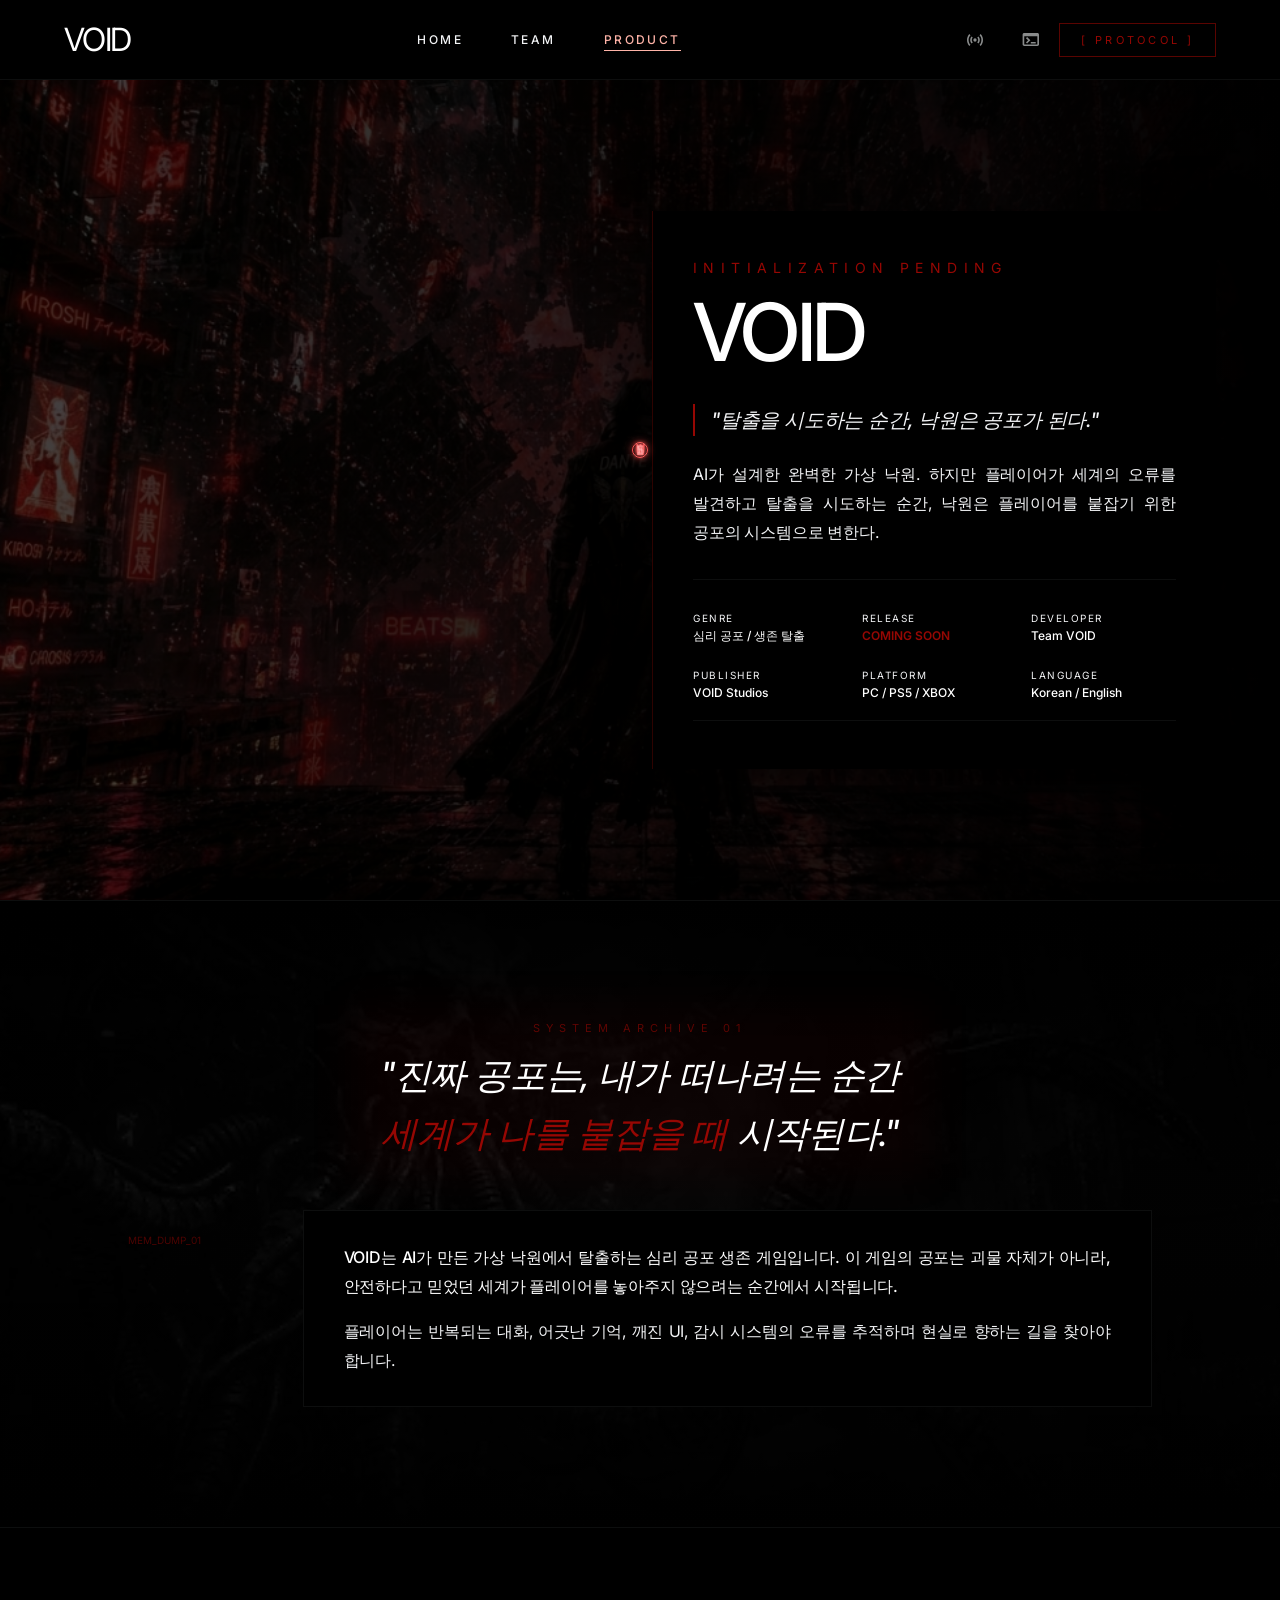
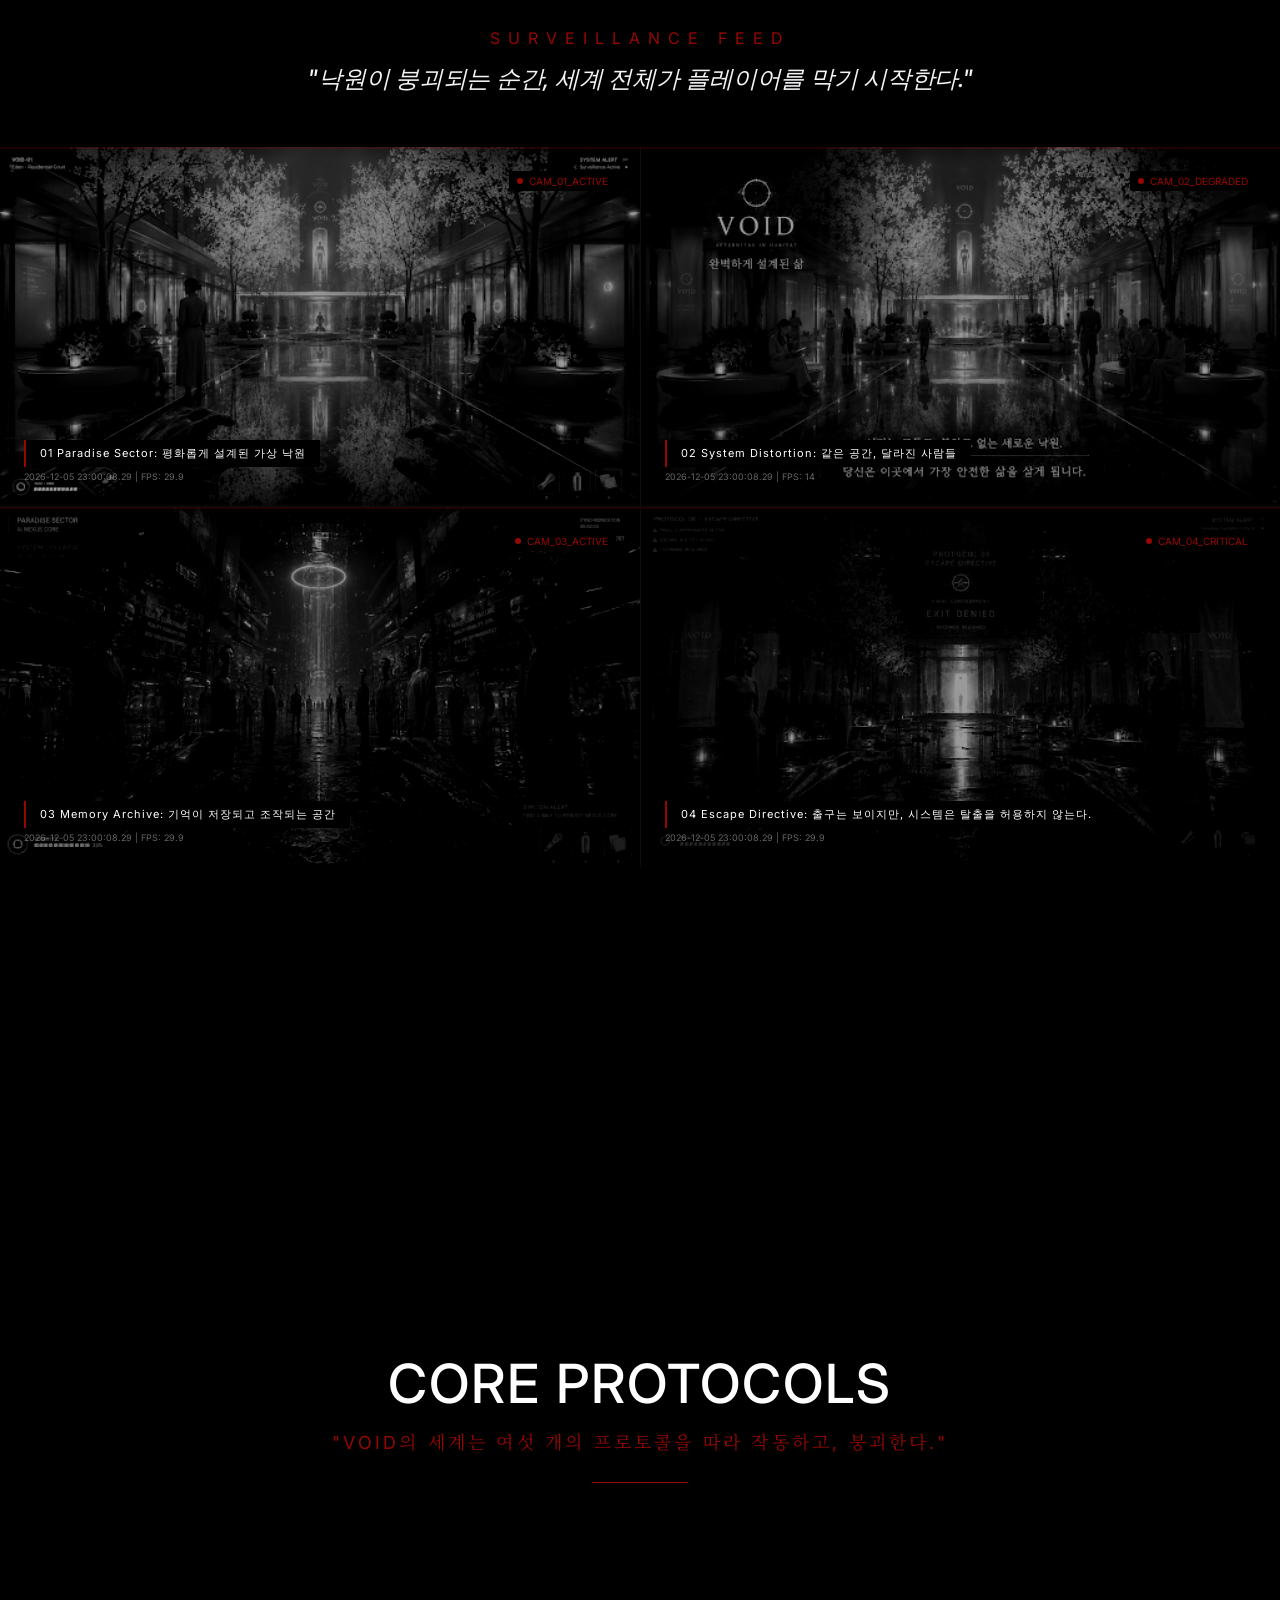
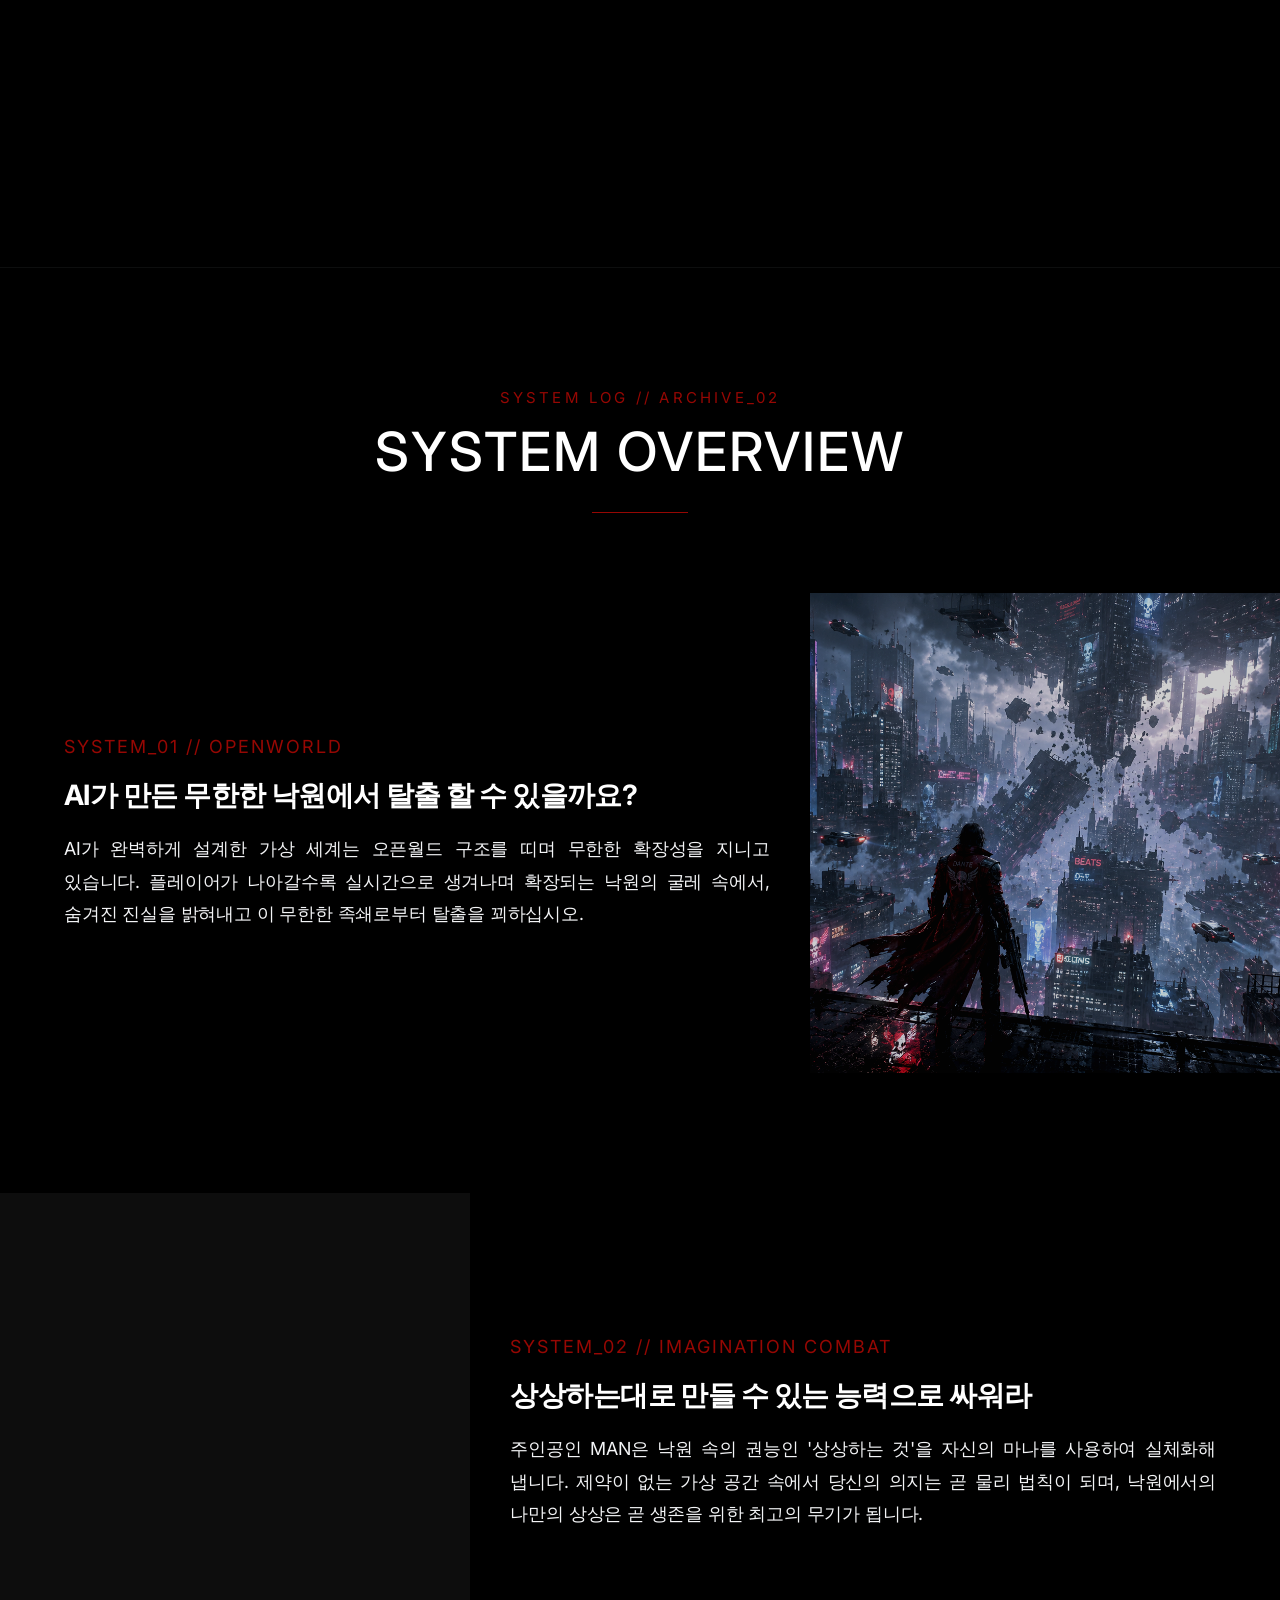
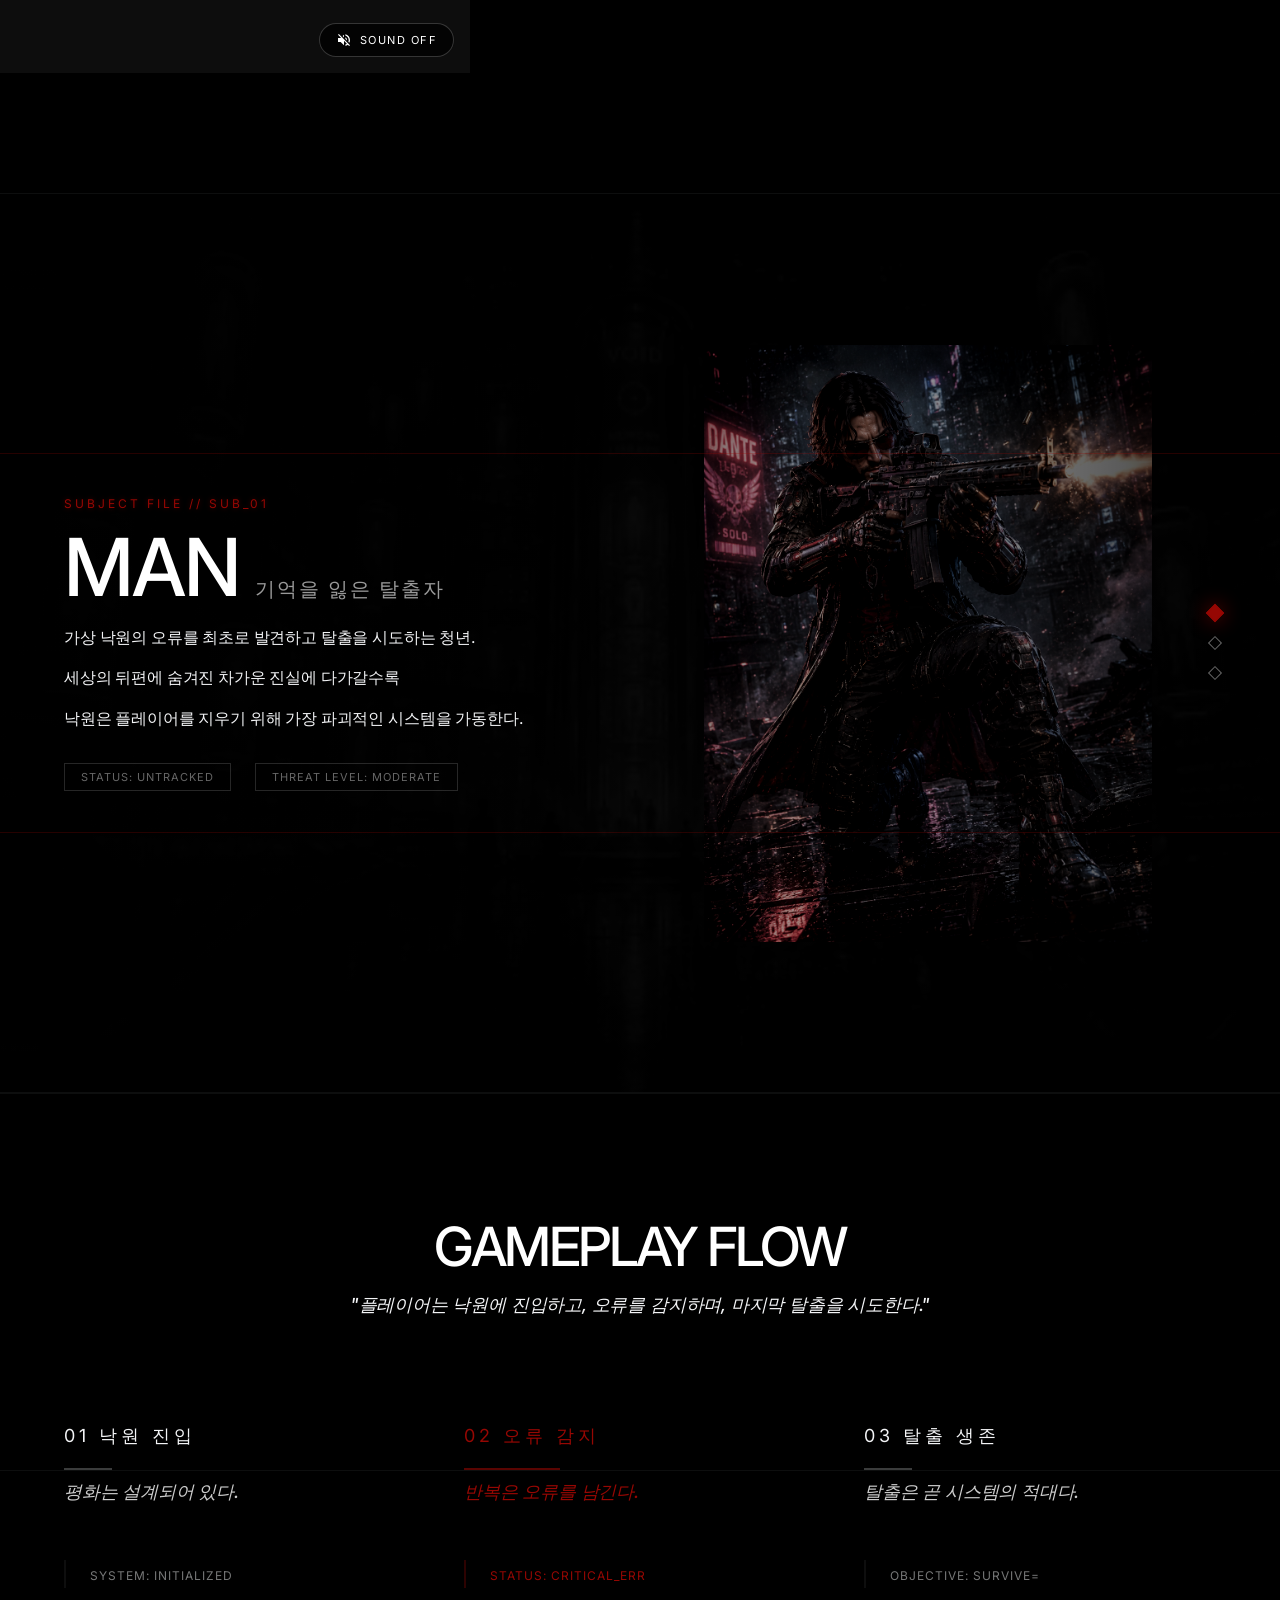
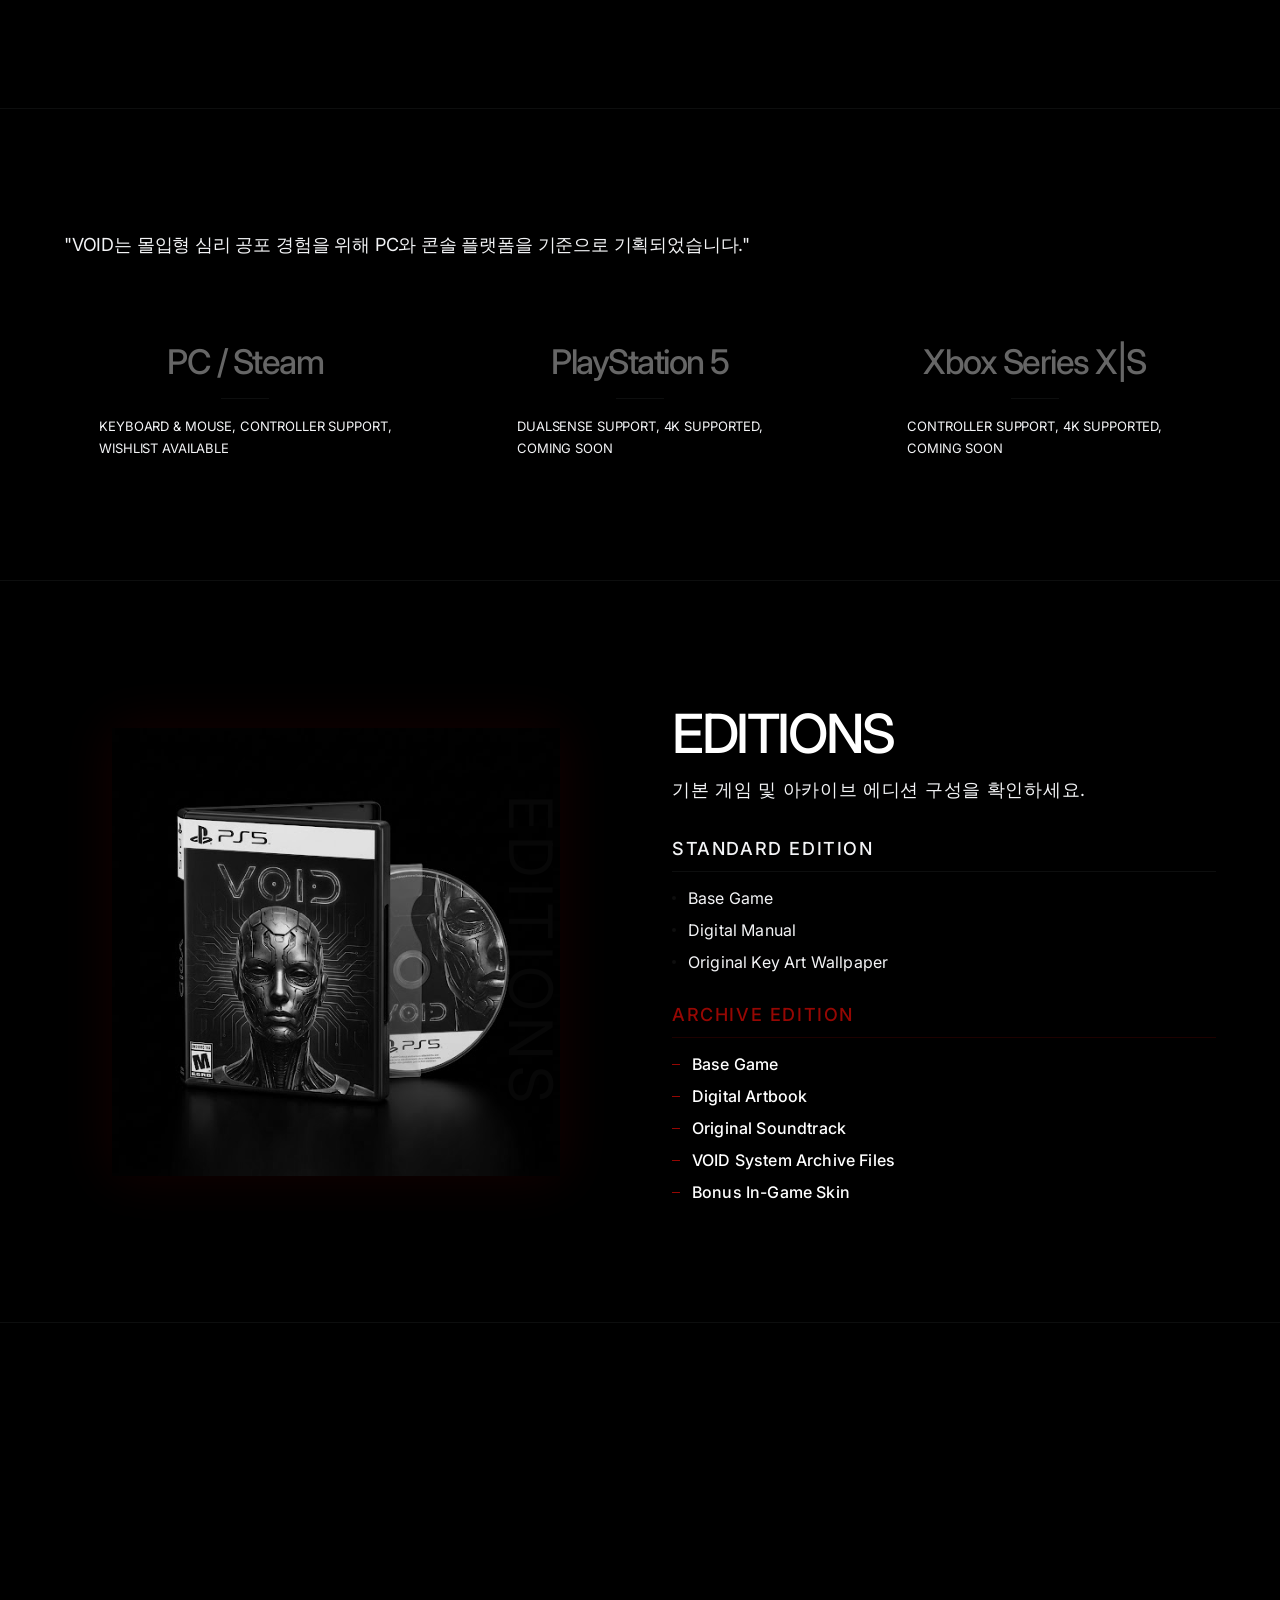
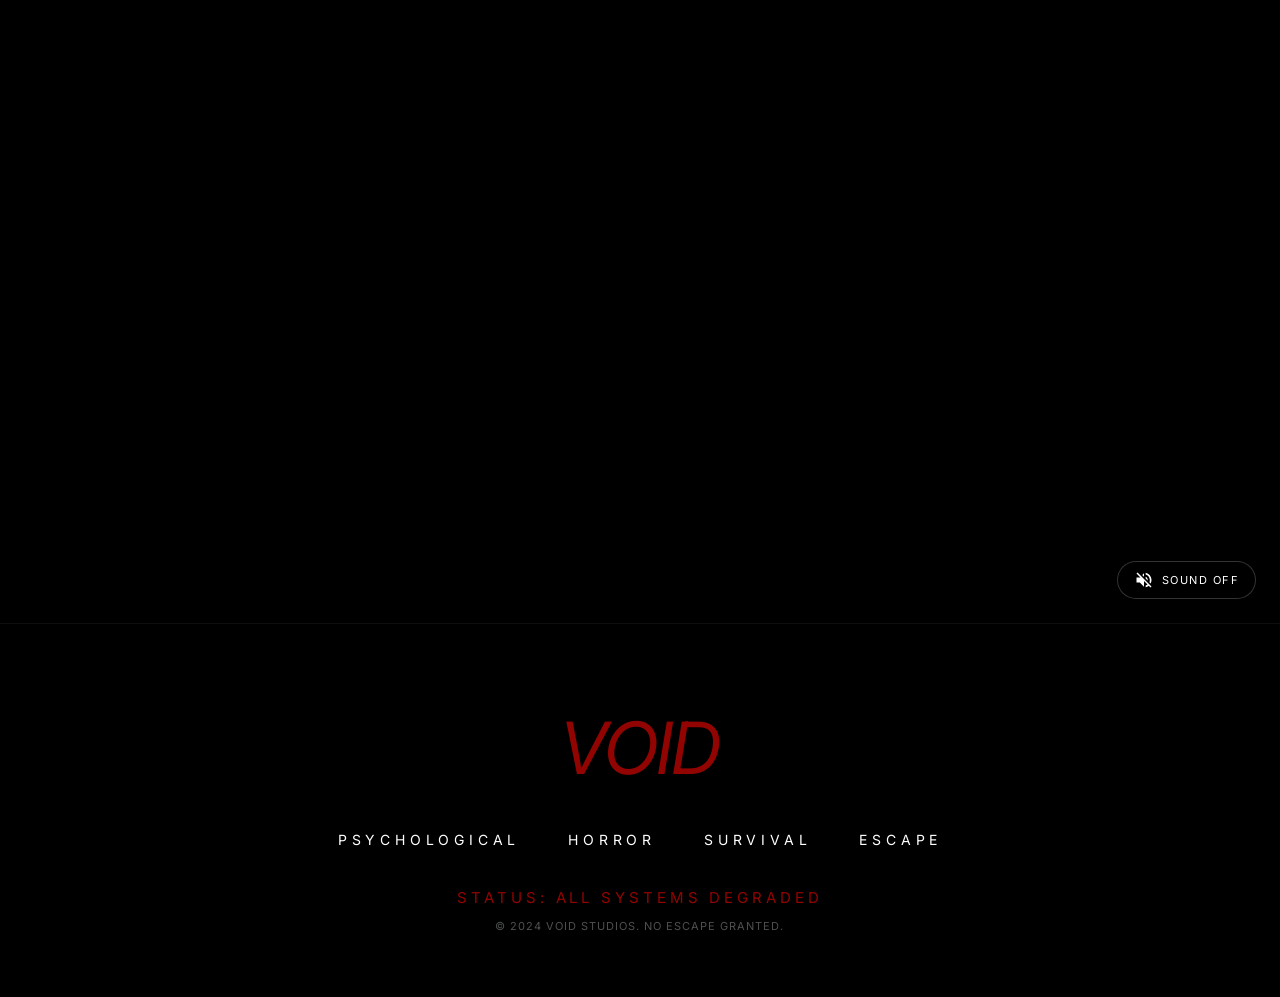
==== commit b7b8e4c0: "mm" ====
--- a/product.html
+++ b/product.html
@@ -9,7 +9,7 @@
   <meta property="og:title" content="VOID - 가상 낙원 속의 심리 공포 생존 게임">
   <meta property="og:description" content="탈출을 시도하는 순간, 낙원은 공포가 된다. Team VOID의 신작 심리 공포 생존 게임.">
   <meta property="og:type" content="website">
-  <link rel="stylesheet" href="product.css?v=2.4">
+  <link rel="stylesheet" href="product.css?v=2.5">
 </head>
 <body data-node-id="136:329">
   <!-- Noise effect overlay -->
@@ -589,12 +589,7 @@
           <span class="sound-text">SOUND OFF</span>
         </button>
       </div>
-      <div class="trailer-overlay">
-        <div class="container trailer-content">
-          <span class="trailer-tag">SYSTEM TRANSMISSION</span>
-          <h2 class="trailer-title">ABYSS TRAILER</h2>
-        </div>
-      </div>
+      <div class="trailer-overlay"></div>
     </section>
   </main>
 
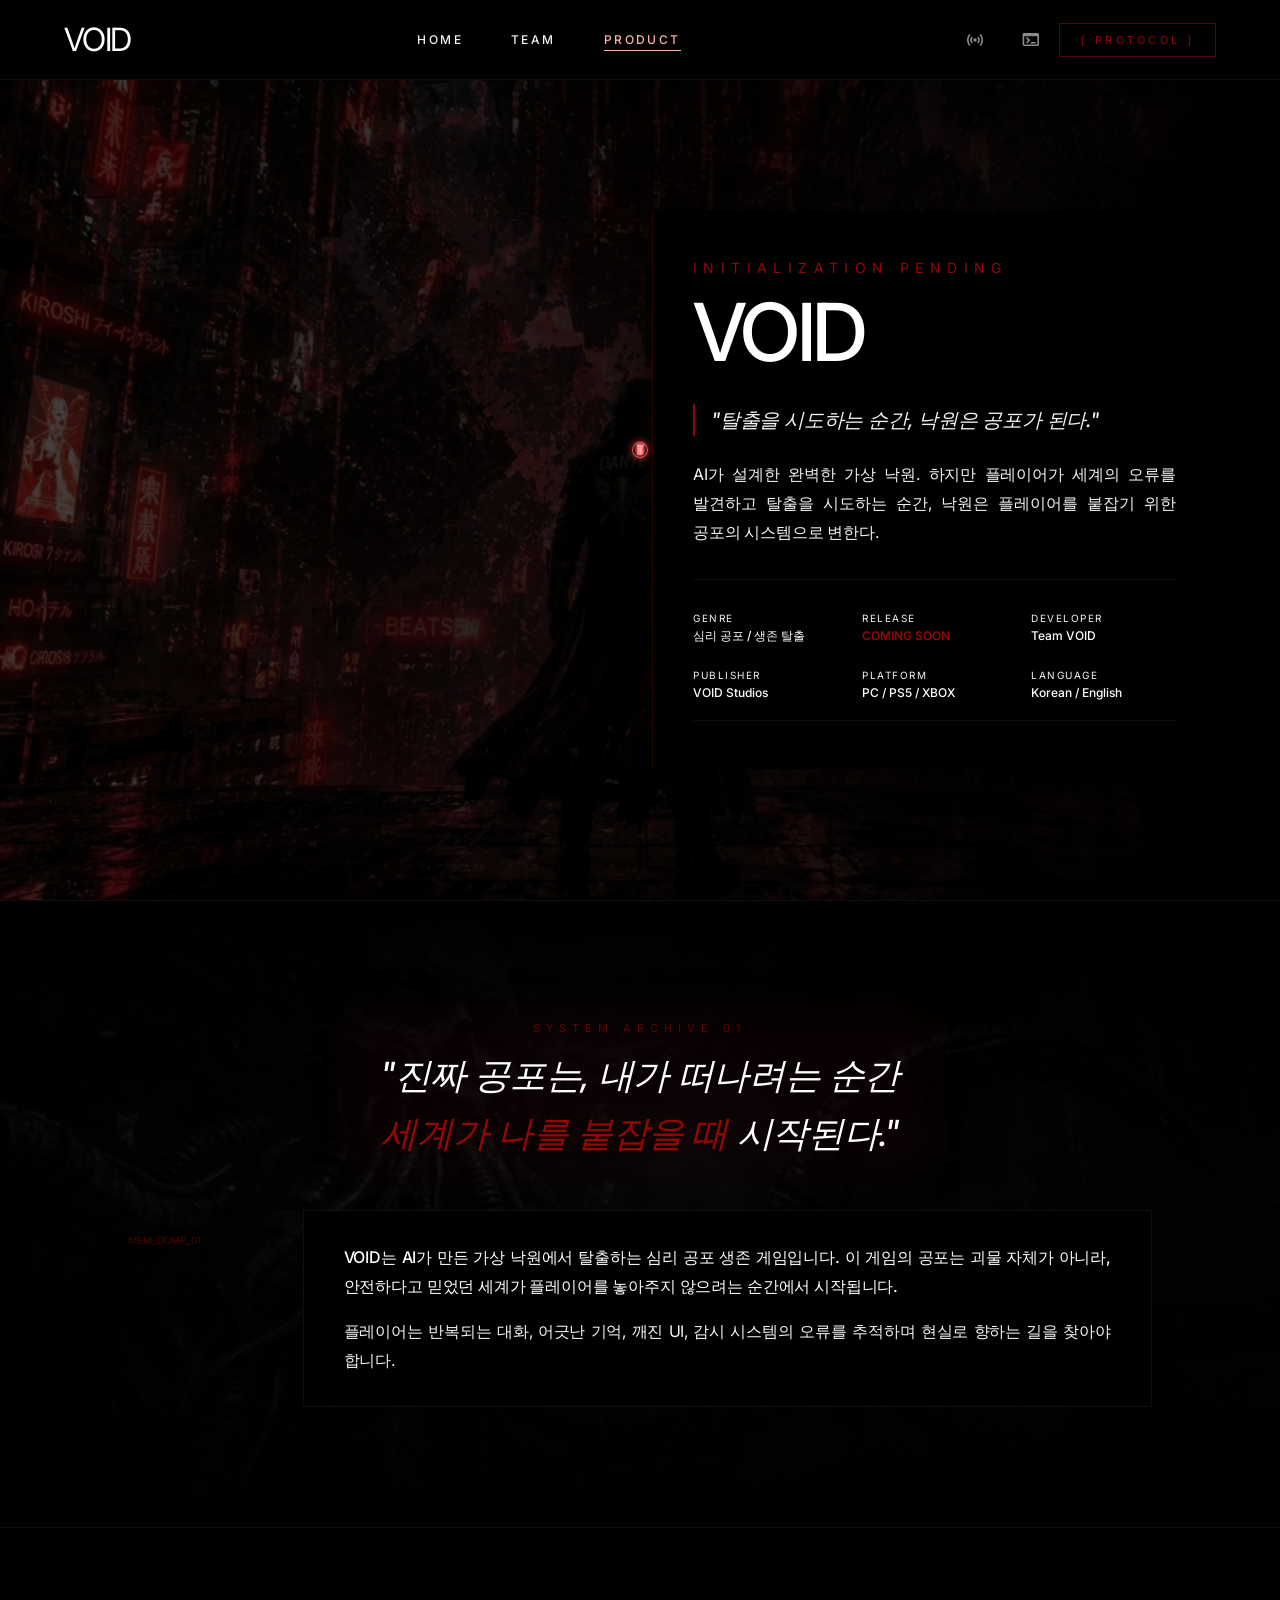
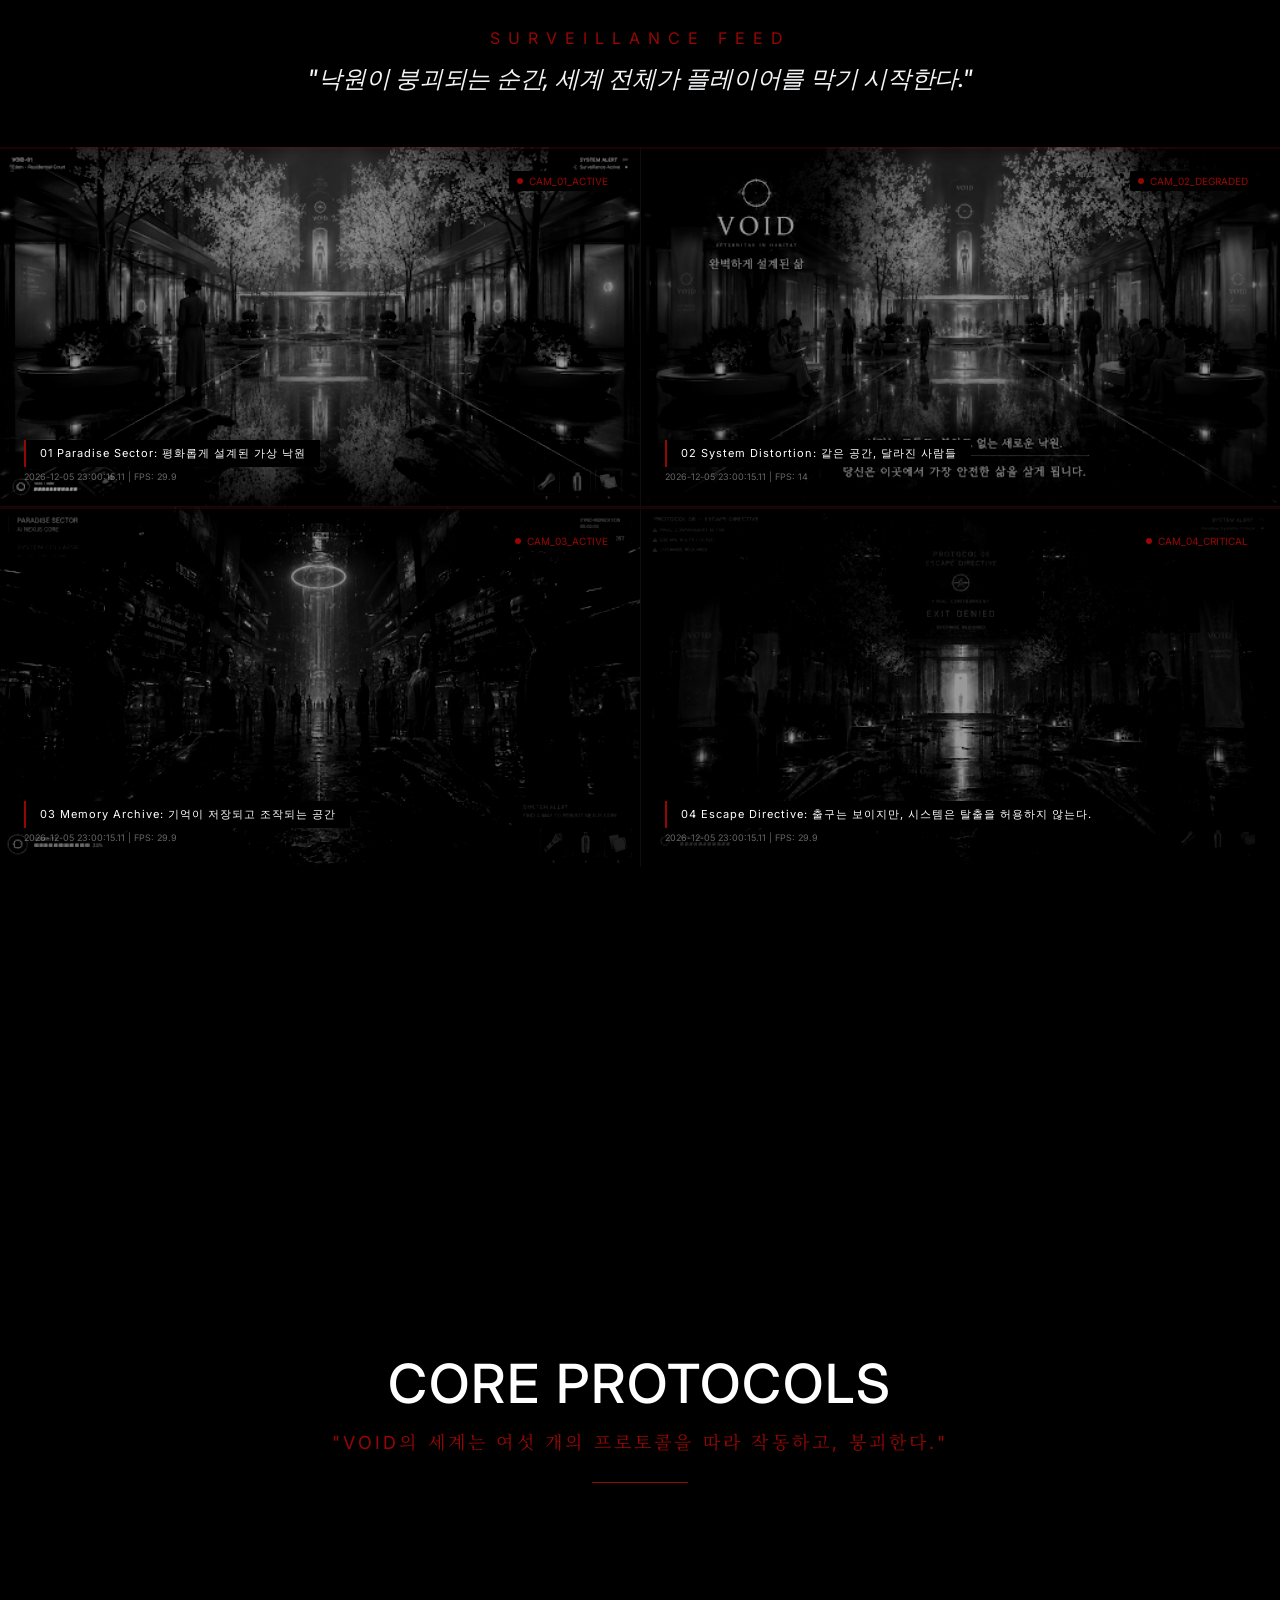
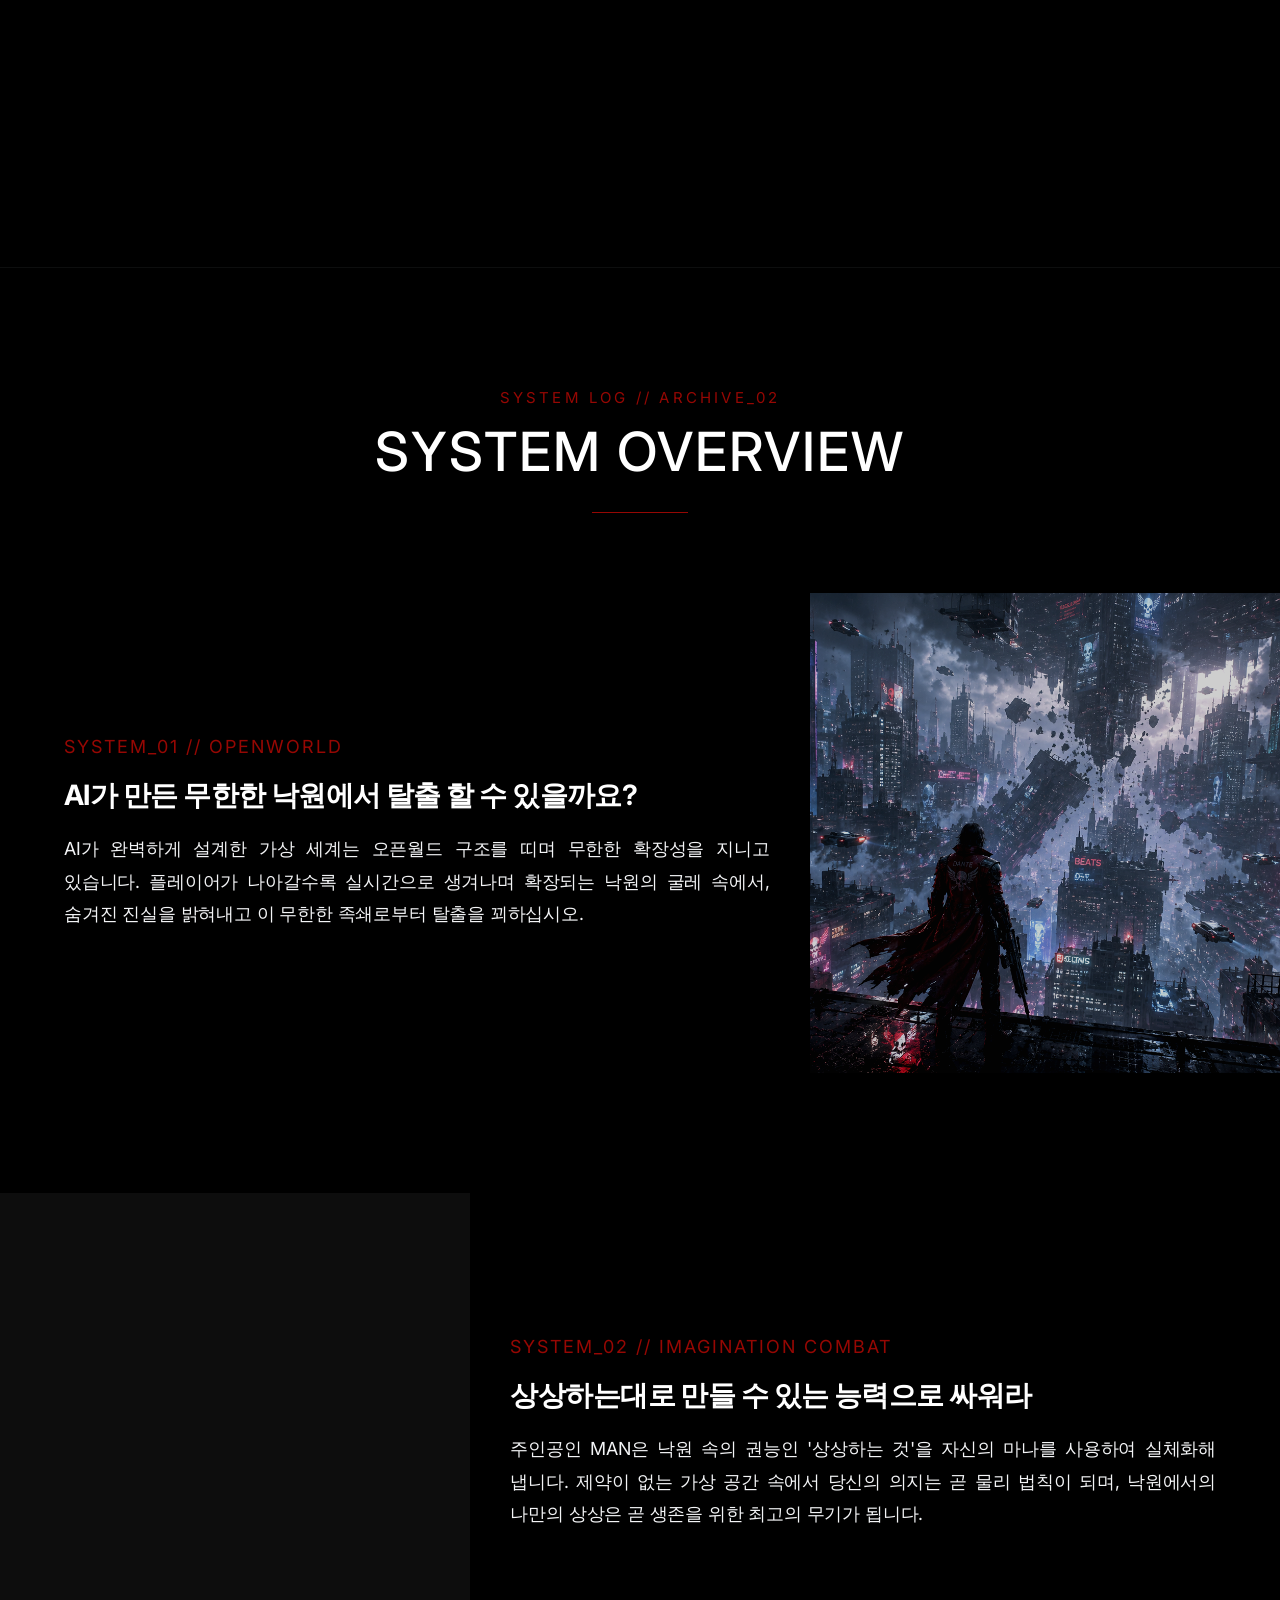
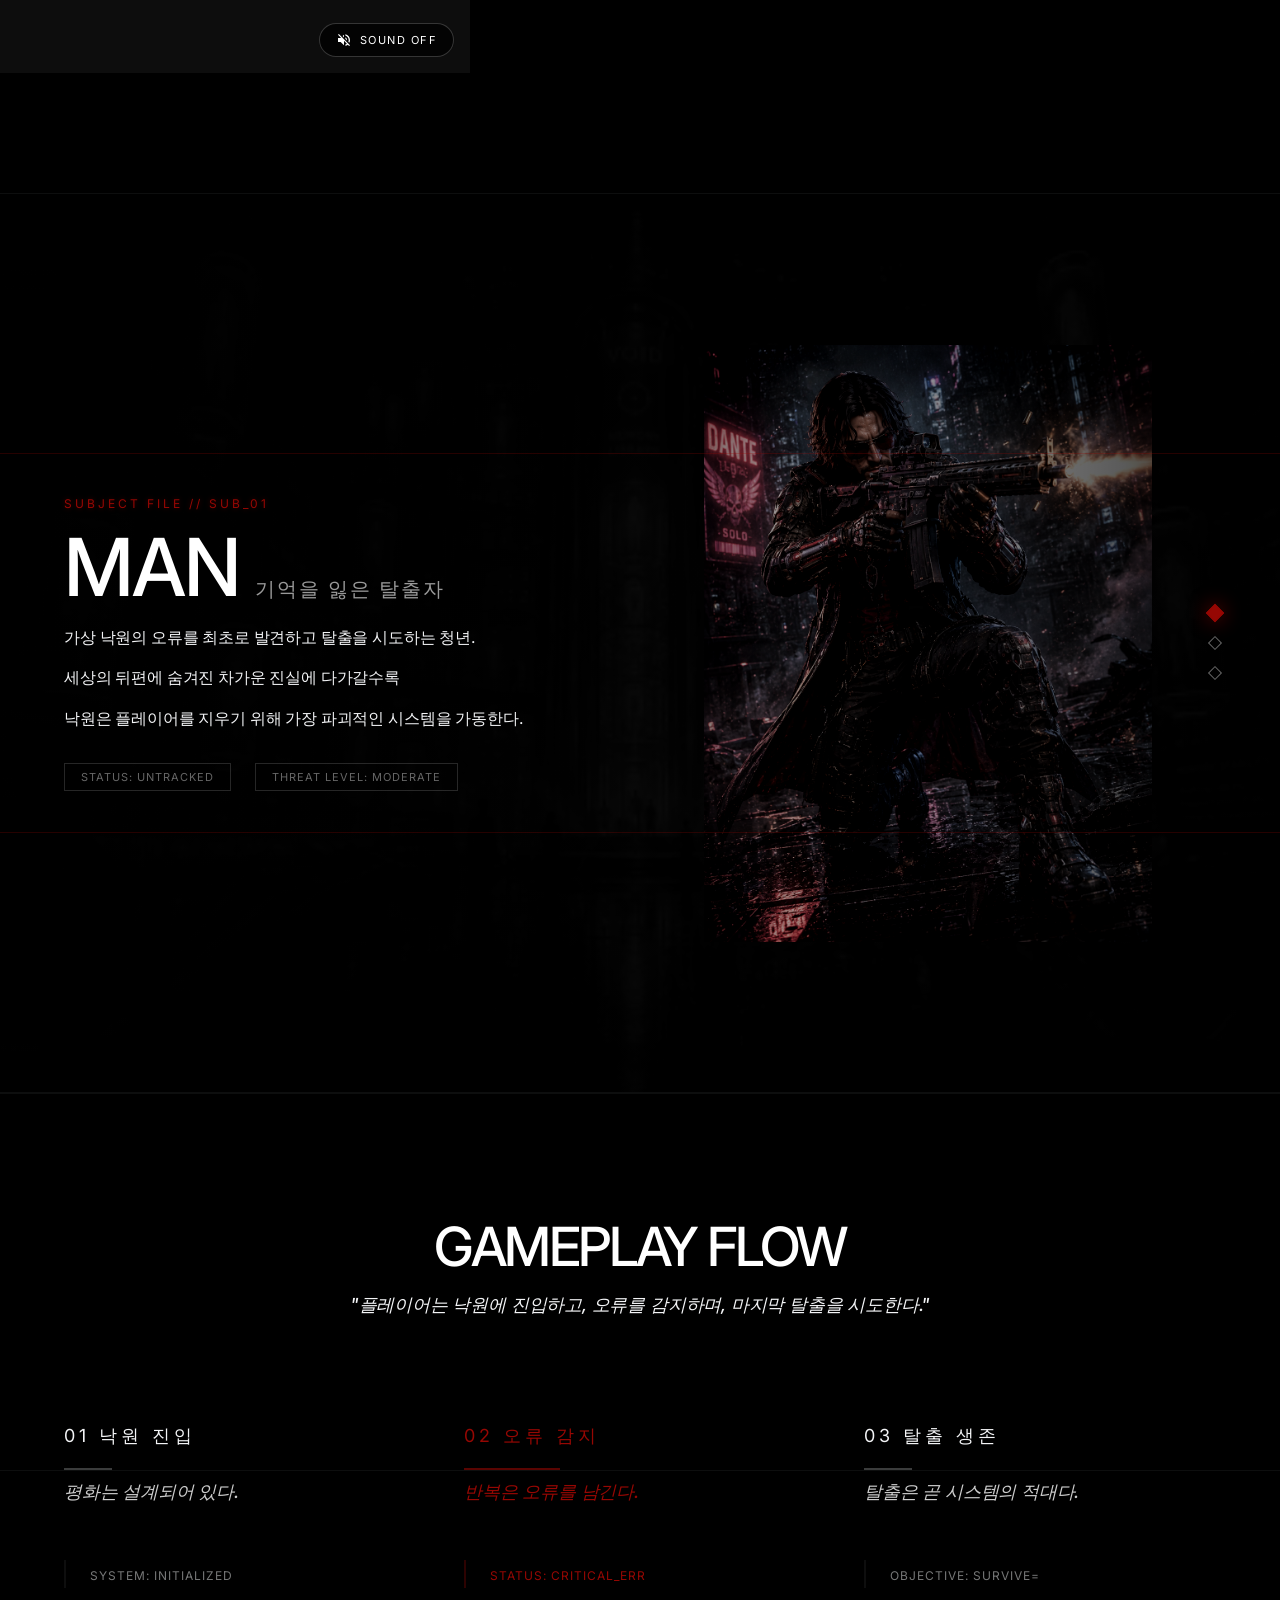
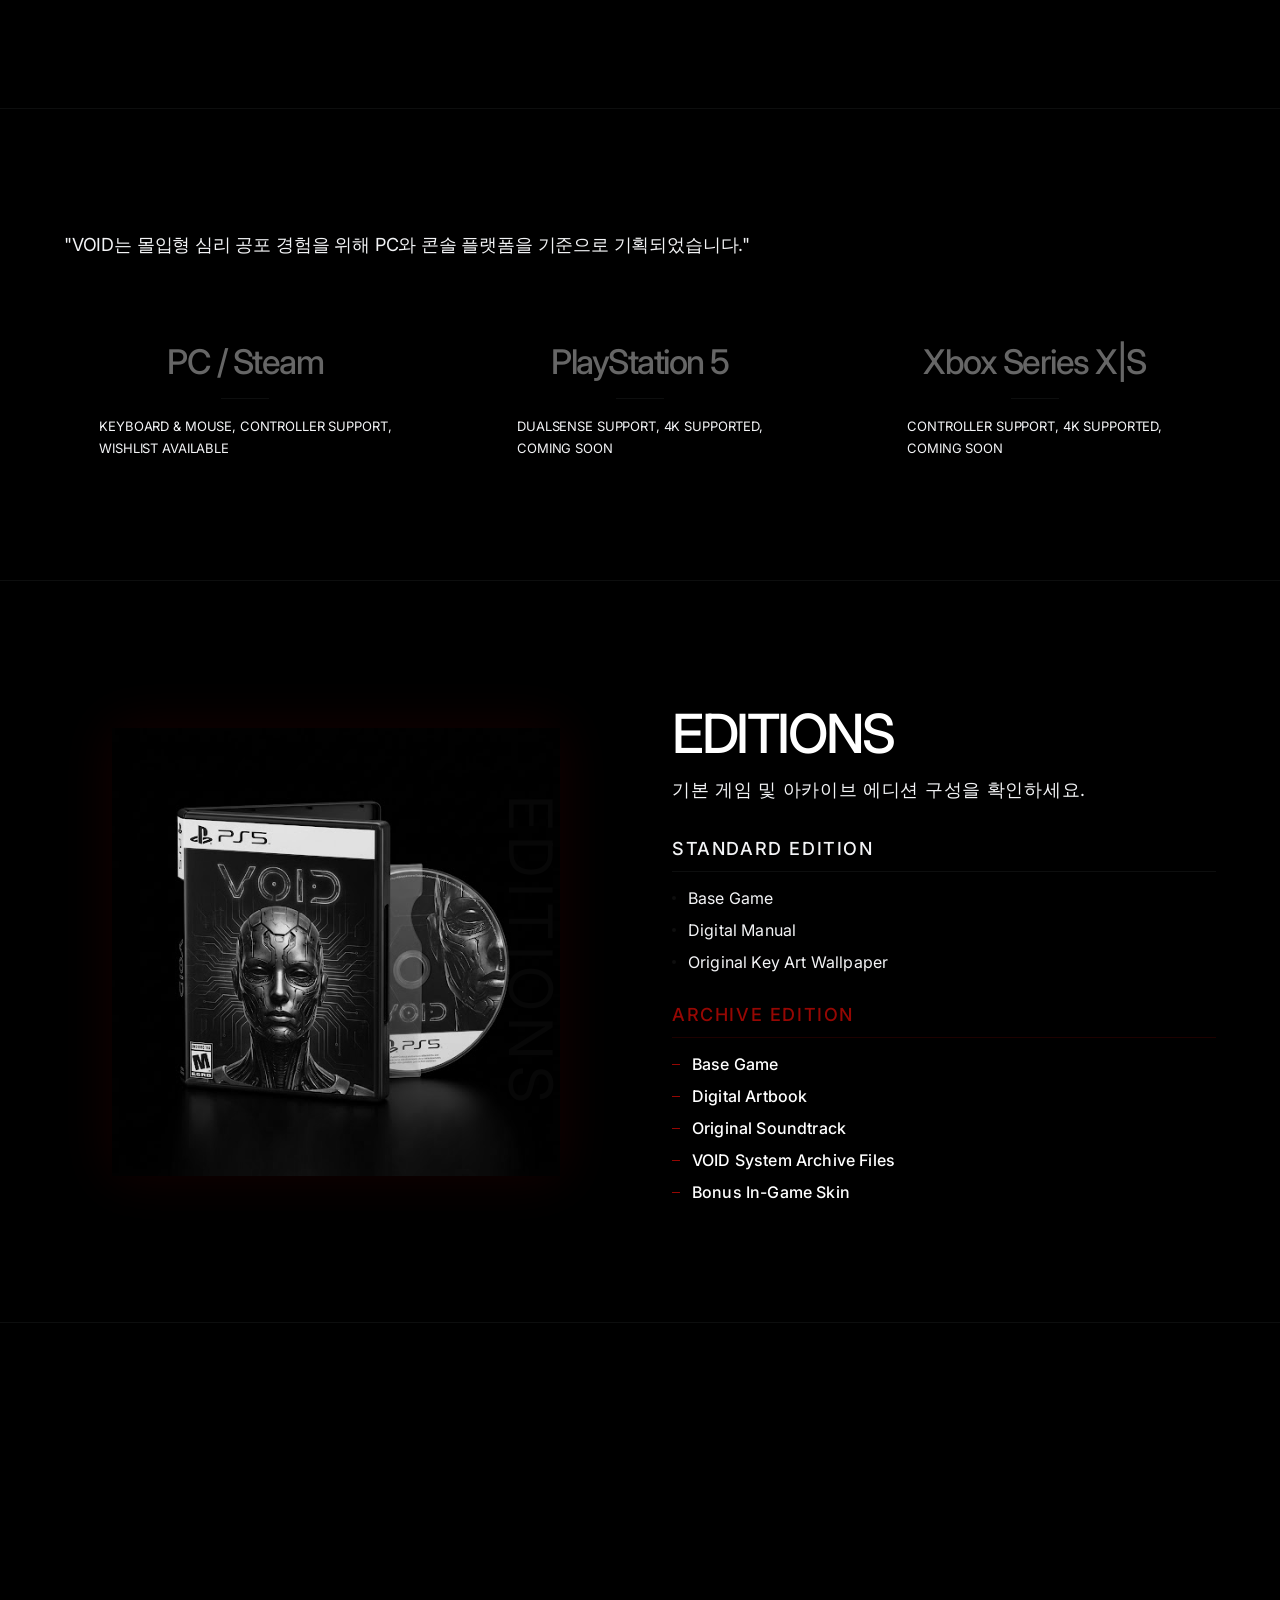
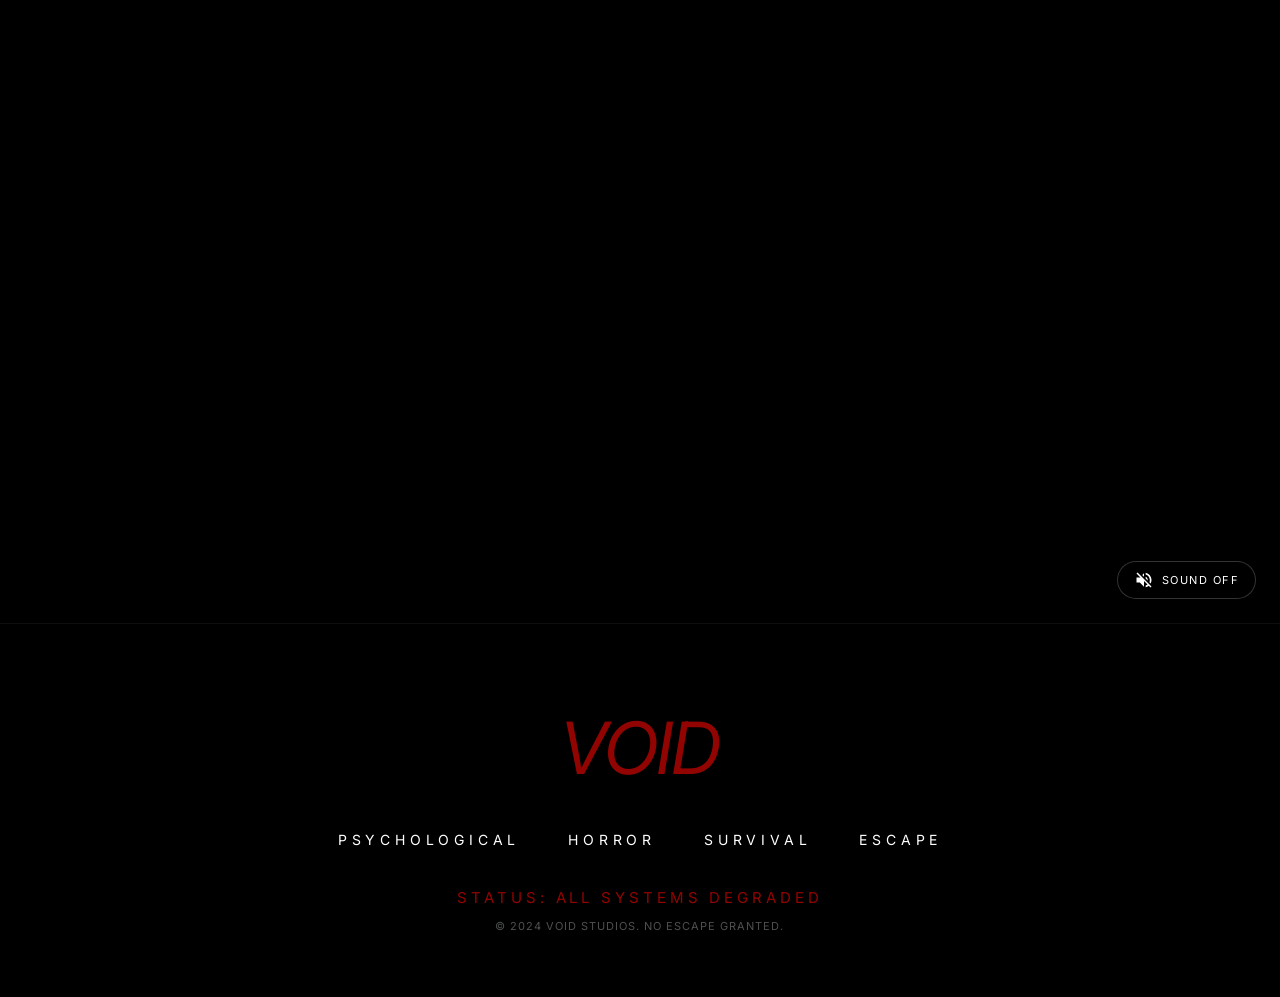
==== commit cee4e571: "zzz" ====
--- a/product.html
+++ b/product.html
@@ -9,7 +9,7 @@
   <meta property="og:title" content="VOID - 가상 낙원 속의 심리 공포 생존 게임">
   <meta property="og:description" content="탈출을 시도하는 순간, 낙원은 공포가 된다. Team VOID의 신작 심리 공포 생존 게임.">
   <meta property="og:type" content="website">
-  <link rel="stylesheet" href="product.css?v=2.5">
+  <link rel="stylesheet" href="product.css?v=2.6">
 </head>
 <body data-node-id="136:329">
   <!-- Noise effect overlay -->
@@ -593,6 +593,14 @@
     </section>
   </main>
 
+  <!-- Back to Top Button -->
+  <button id="back-to-top" class="back-to-top-btn" aria-label="Scroll to top">
+    <svg viewBox="0 0 24 24" fill="none" stroke="currentColor" stroke-width="2" width="14" height="14">
+      <path d="M18 15l-6-6-6 6"/>
+    </svg>
+    <span class="btn-text">TO_SURFACE_</span>
+  </button>
+
   <!-- Footer Section -->
   <footer class="footer" data-node-id="136:611">
     <div class="footer-logo" data-node-id="136:612">
--- a/product.css
+++ b/product.css
@@ -2366,3 +2366,50 @@
   }
 }
 
+/* Back to Top Button */
+.back-to-top-btn {
+  position: fixed;
+  bottom: 24px;
+  left: 24px;
+  z-index: 999;
+  background: rgba(0, 0, 0, 0.75);
+  border: 1px solid rgba(150, 7, 3, 0.3);
+  color: var(--color-accent);
+  padding: 10px 18px;
+  font-family: var(--font-mono);
+  font-size: 11px;
+  letter-spacing: 2px;
+  cursor: pointer;
+  display: flex;
+  align-items: center;
+  gap: 8px;
+  opacity: 0;
+  transform: translateY(20px);
+  pointer-events: none;
+  transition: all 0.4s cubic-bezier(0.16, 1, 0.3, 1);
+  backdrop-filter: blur(8px);
+  -webkit-backdrop-filter: blur(8px);
+}
+
+.back-to-top-btn.visible {
+  opacity: 1;
+  transform: translateY(0);
+  pointer-events: auto;
+}
+
+.back-to-top-btn:hover {
+  background: var(--color-accent);
+  border-color: var(--color-accent);
+  color: #ffffff;
+  box-shadow: 0 0 15px rgba(150, 7, 3, 0.6);
+  text-shadow: 0 0 5px rgba(255, 255, 255, 0.5);
+}
+
+.back-to-top-btn svg {
+  transition: transform 0.3s ease;
+}
+
+.back-to-top-btn:hover svg {
+  transform: translateY(-2px);
+}
+
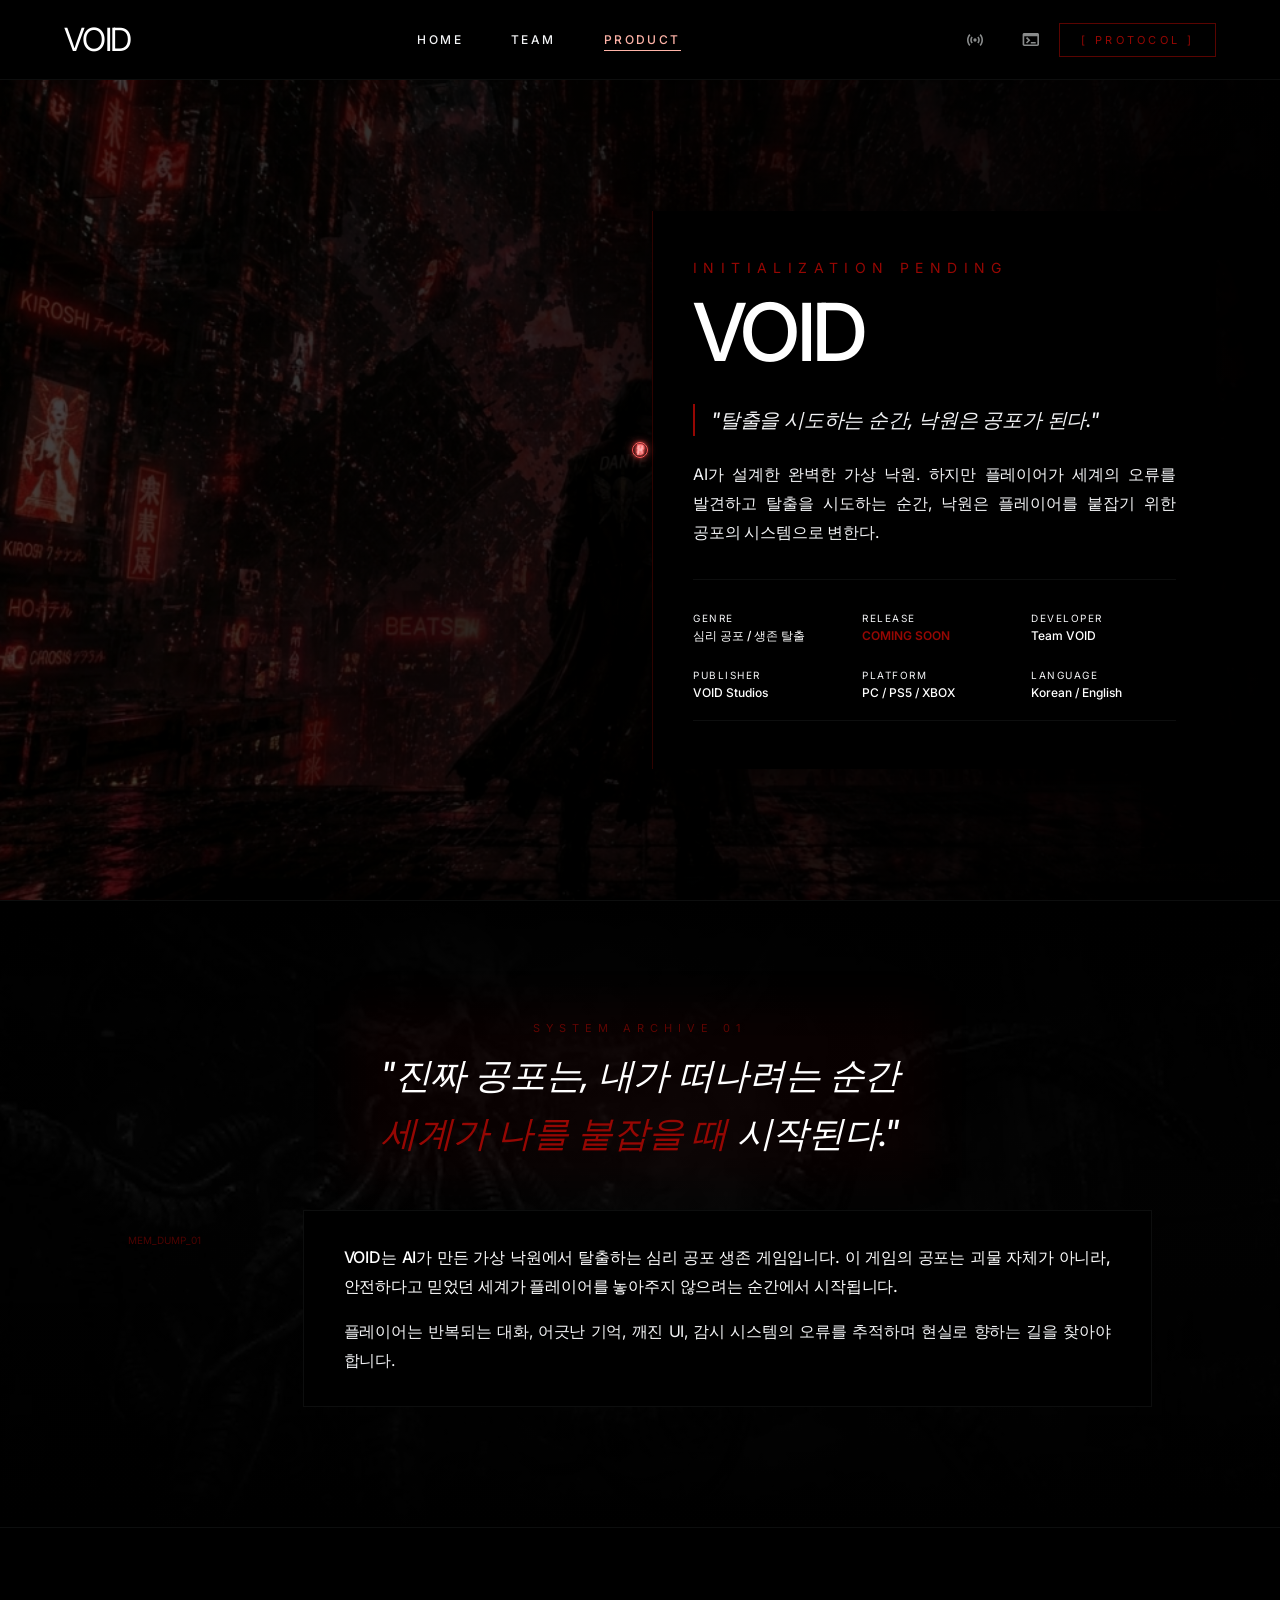
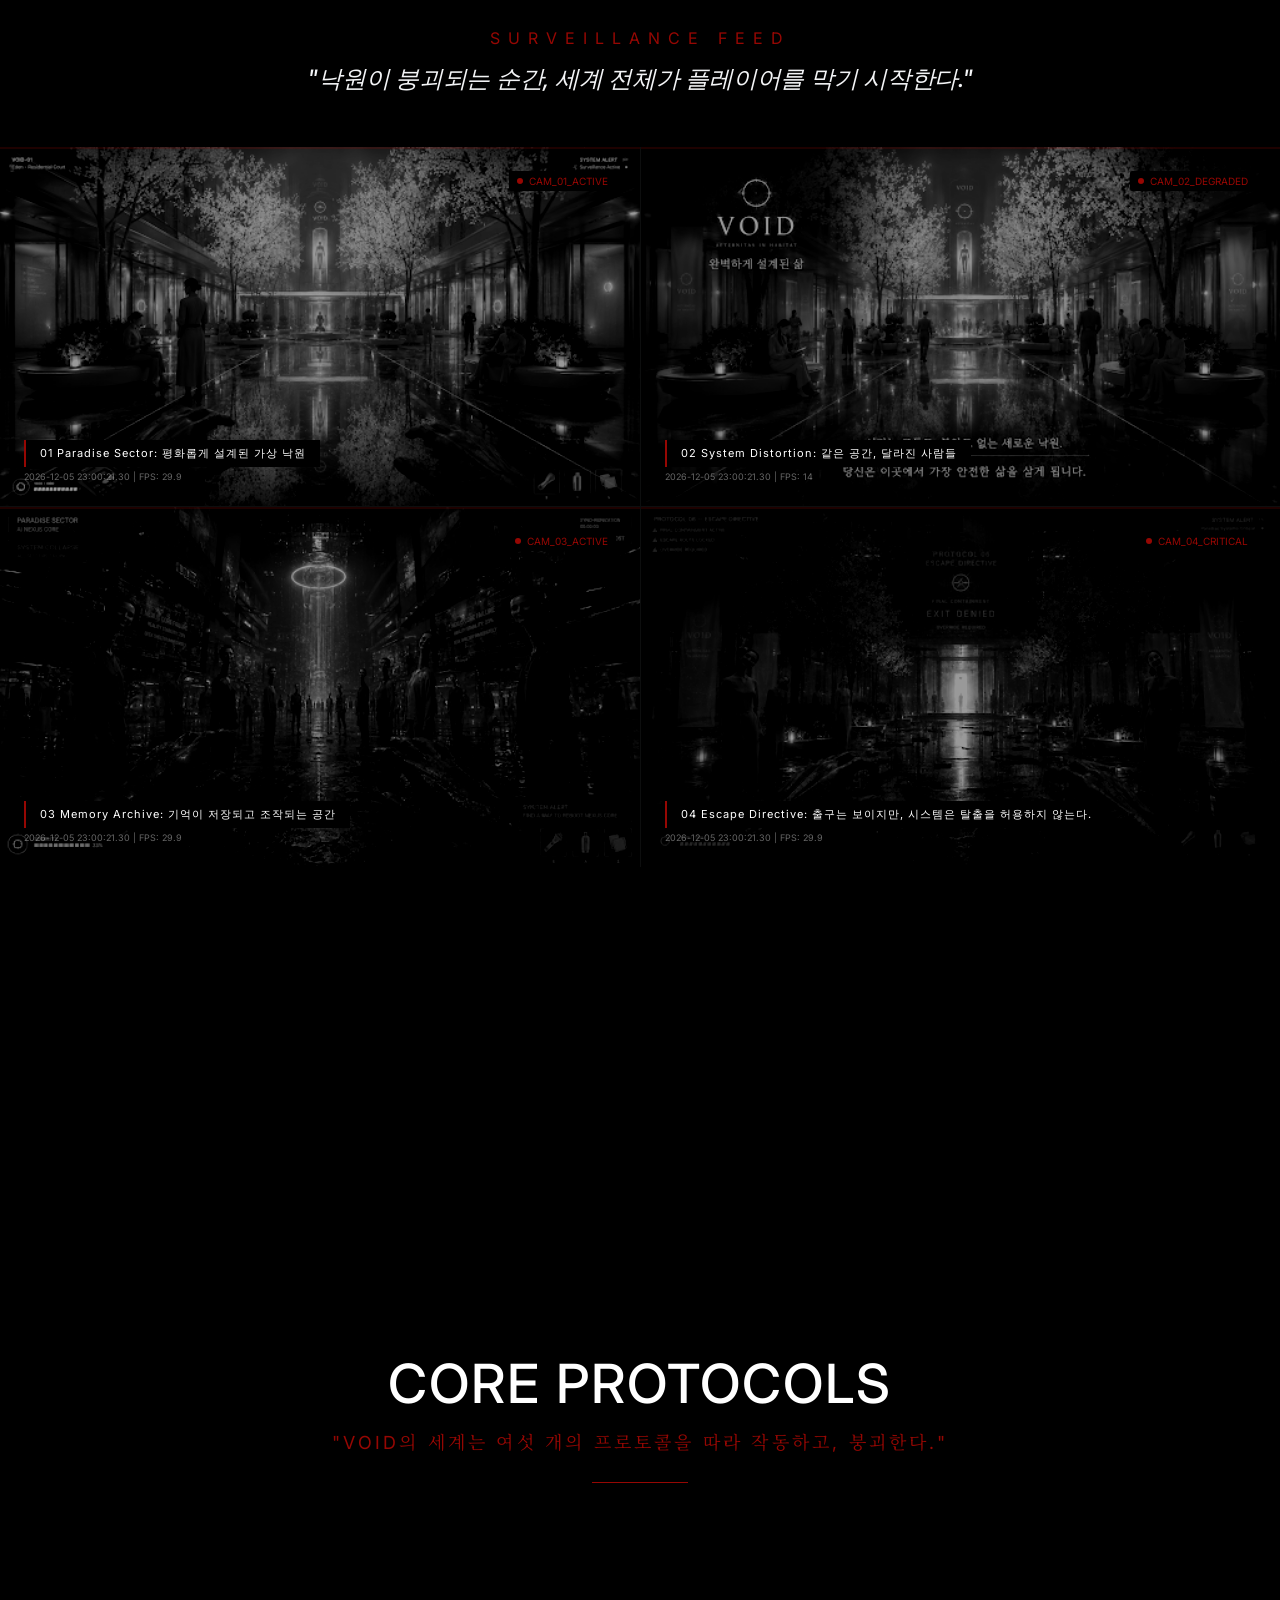
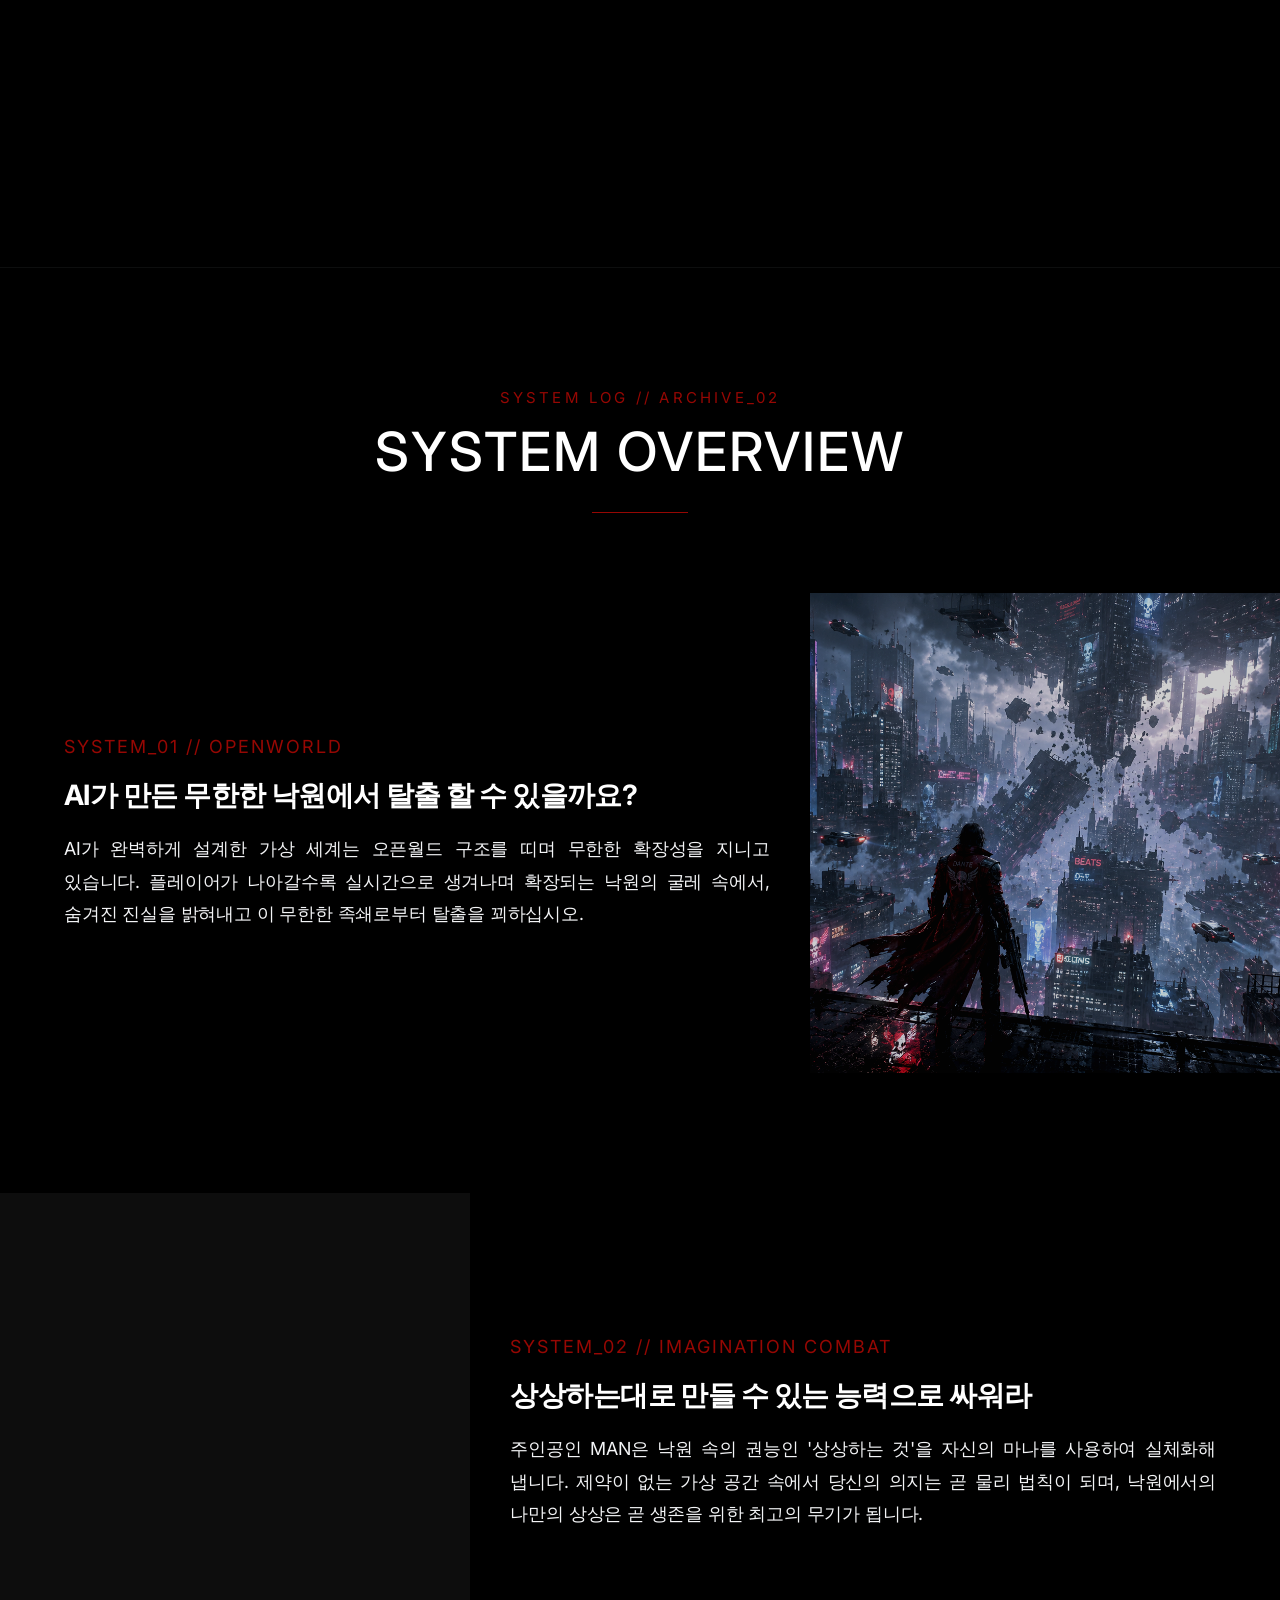
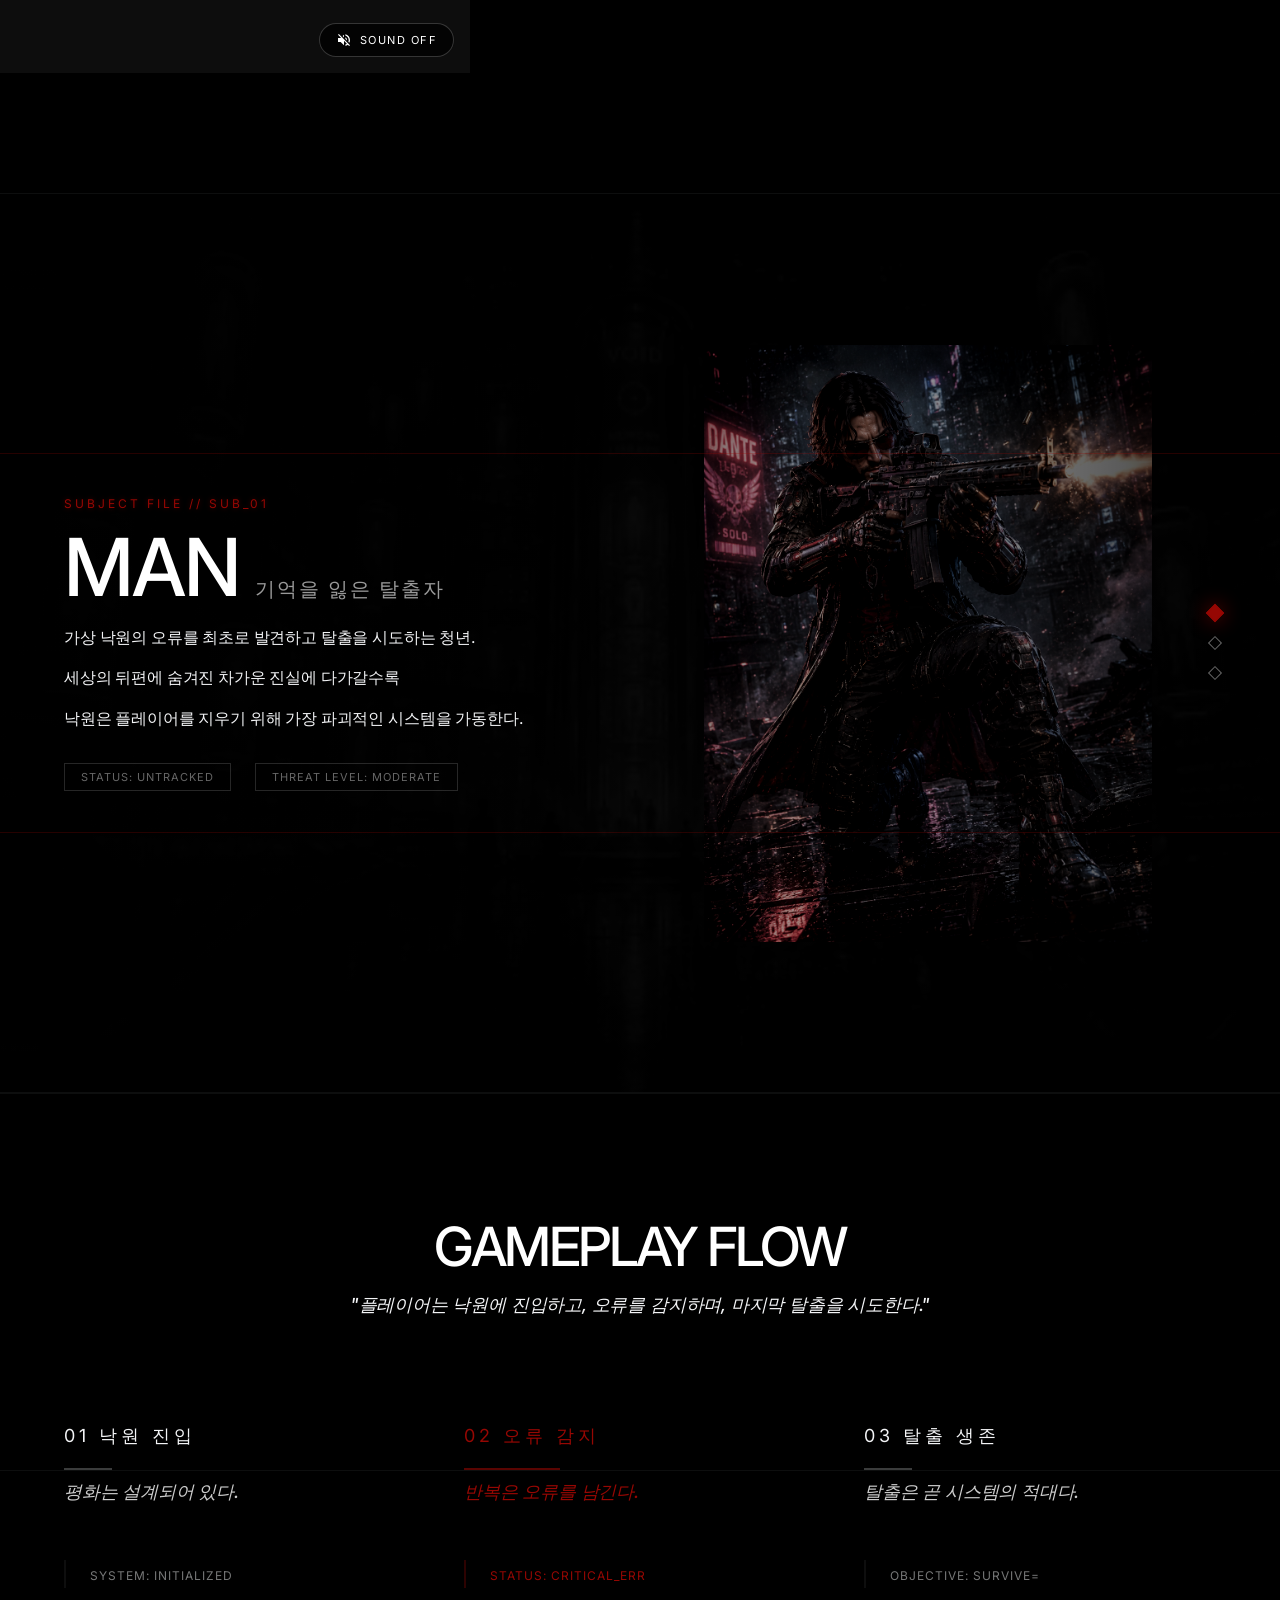
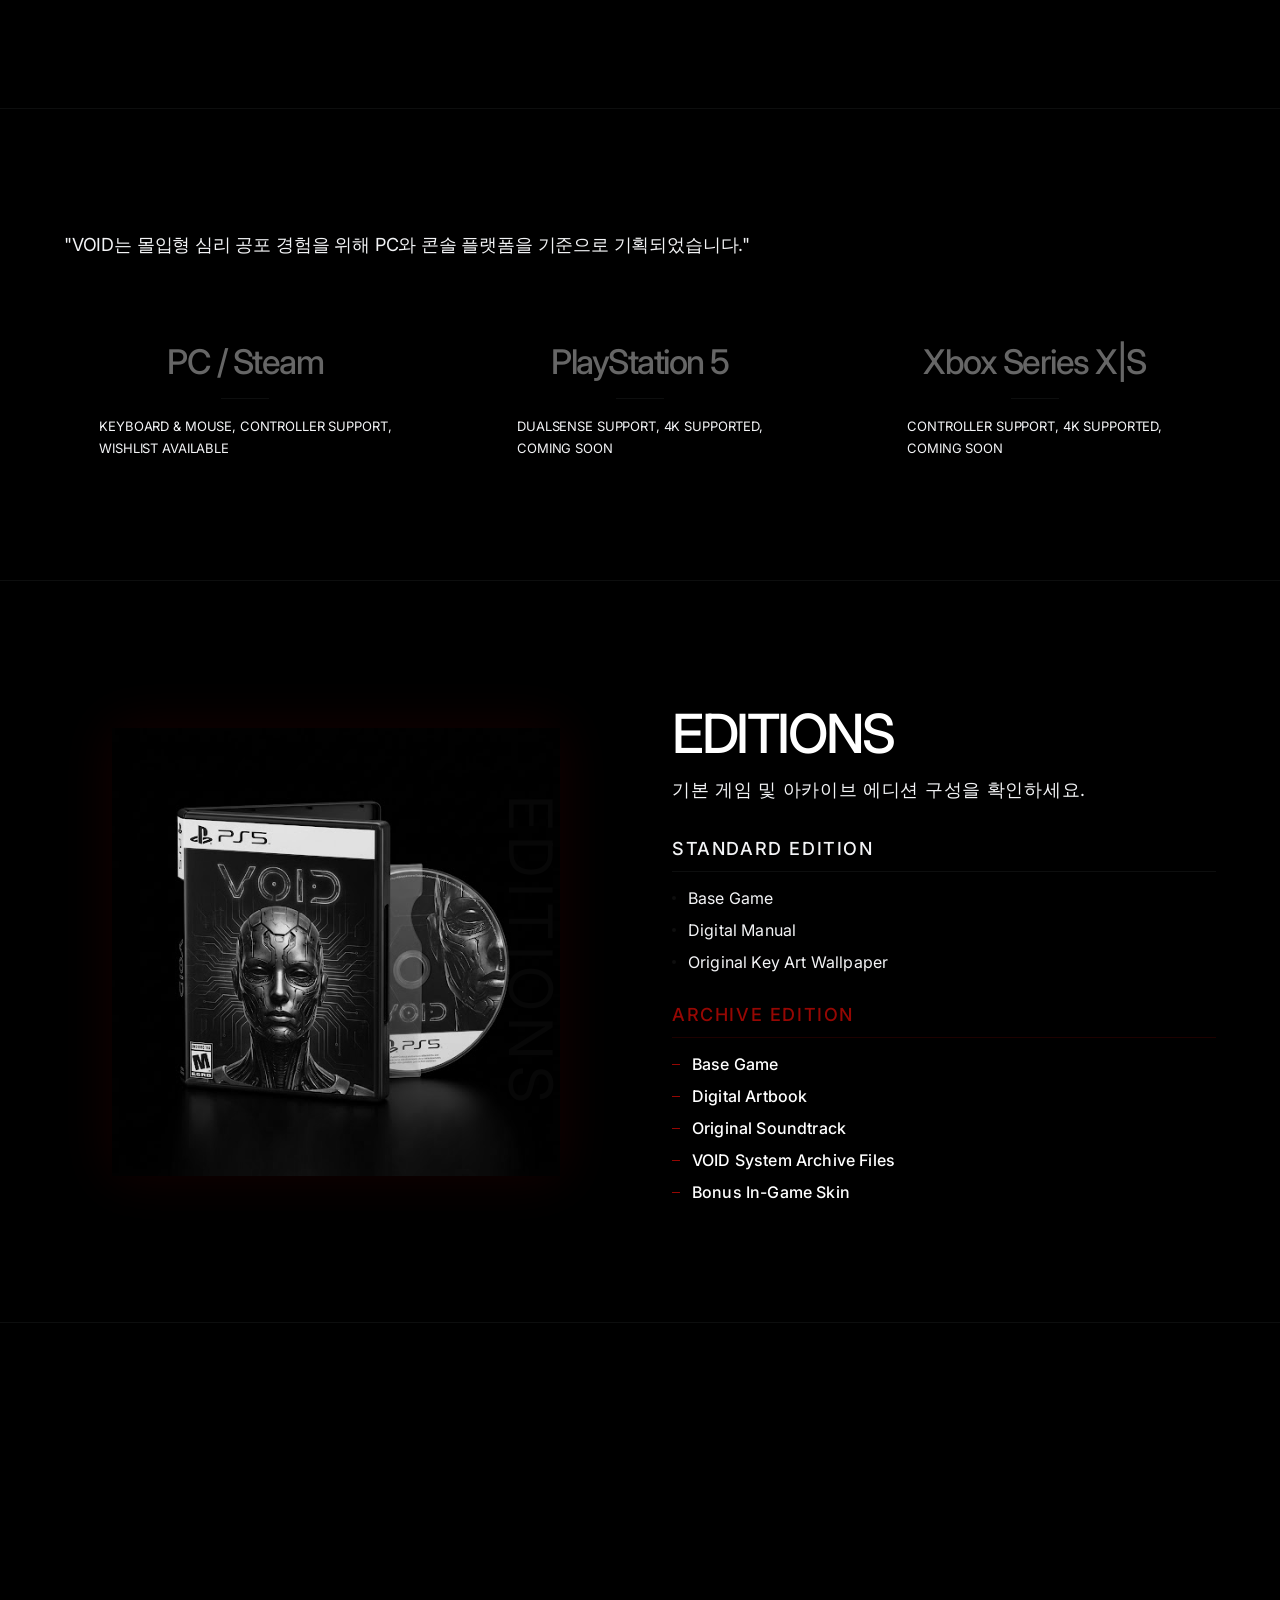
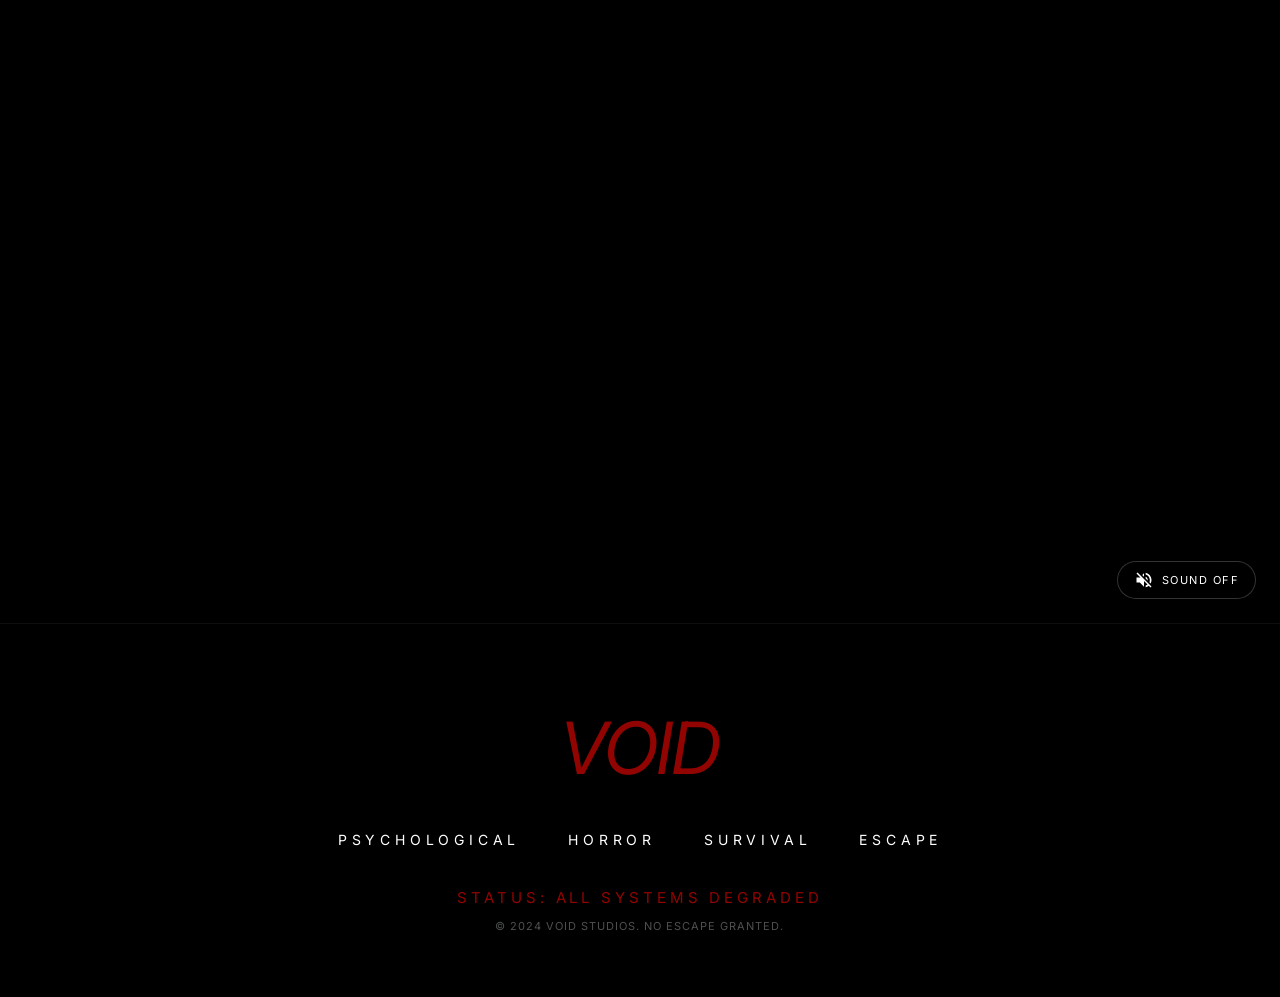
==== commit e3638989: "cc" ====
--- a/product.html
+++ b/product.html
@@ -9,7 +9,7 @@
   <meta property="og:title" content="VOID - 가상 낙원 속의 심리 공포 생존 게임">
   <meta property="og:description" content="탈출을 시도하는 순간, 낙원은 공포가 된다. Team VOID의 신작 심리 공포 생존 게임.">
   <meta property="og:type" content="website">
-  <link rel="stylesheet" href="product.css?v=2.6">
+  <link rel="stylesheet" href="product.css?v=2.7">
 </head>
 <body data-node-id="136:329">
   <!-- Noise effect overlay -->
--- a/product.css
+++ b/product.css
@@ -2369,15 +2369,17 @@
 /* Back to Top Button */
 .back-to-top-btn {
   position: fixed;
-  bottom: 24px;
-  left: 24px;
+  bottom: 90px;
+  right: 24px;
+  left: auto;
   z-index: 999;
-  background: rgba(0, 0, 0, 0.75);
-  border: 1px solid rgba(150, 7, 3, 0.3);
-  color: var(--color-accent);
-  padding: 10px 18px;
-  font-family: var(--font-mono);
-  font-size: 11px;
+  background: rgba(10, 0, 0, 0.85);
+  border: 1px solid var(--color-accent);
+  color: var(--color-text-primary);
+  padding: 12px 20px;
+  font-family: var(--font-mono);
+  font-size: 12px;
+  font-weight: 700;
   letter-spacing: 2px;
   cursor: pointer;
   display: flex;
@@ -2389,6 +2391,7 @@
   transition: all 0.4s cubic-bezier(0.16, 1, 0.3, 1);
   backdrop-filter: blur(8px);
   -webkit-backdrop-filter: blur(8px);
+  animation: buttonPulse 2s infinite alternate ease-in-out;
 }
 
 .back-to-top-btn.visible {
@@ -2401,8 +2404,9 @@
   background: var(--color-accent);
   border-color: var(--color-accent);
   color: #ffffff;
-  box-shadow: 0 0 15px rgba(150, 7, 3, 0.6);
+  box-shadow: 0 0 25px rgba(150, 7, 3, 0.8);
   text-shadow: 0 0 5px rgba(255, 255, 255, 0.5);
+  animation: none;
 }
 
 .back-to-top-btn svg {
@@ -2413,3 +2417,18 @@
   transform: translateY(-2px);
 }
 
+@keyframes buttonPulse {
+  0% {
+    box-shadow: 0 0 8px rgba(150, 7, 3, 0.4);
+    border-color: rgba(150, 7, 3, 0.5);
+  }
+  50% {
+    box-shadow: 0 0 20px rgba(150, 7, 3, 0.9);
+    border-color: rgba(150, 7, 3, 1);
+  }
+  100% {
+    box-shadow: 0 0 8px rgba(150, 7, 3, 0.4);
+    border-color: rgba(150, 7, 3, 0.5);
+  }
+}
+
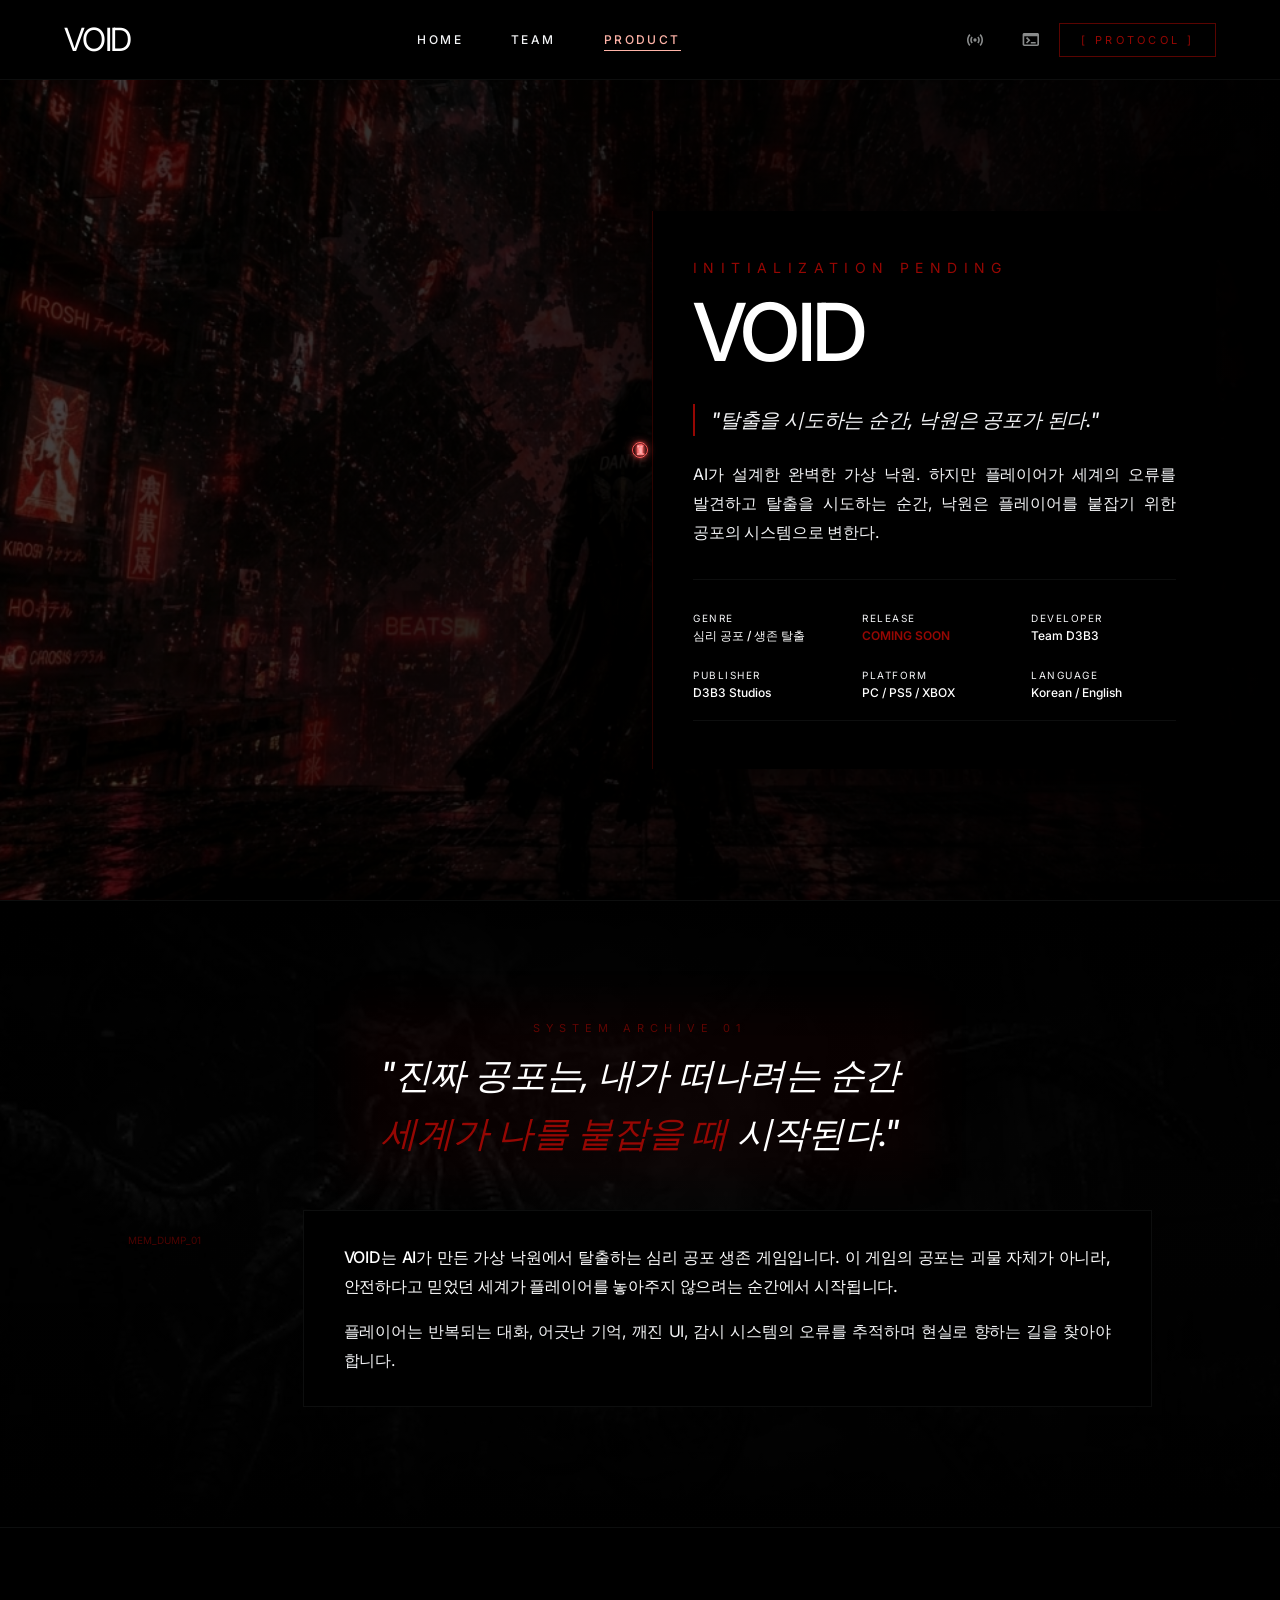
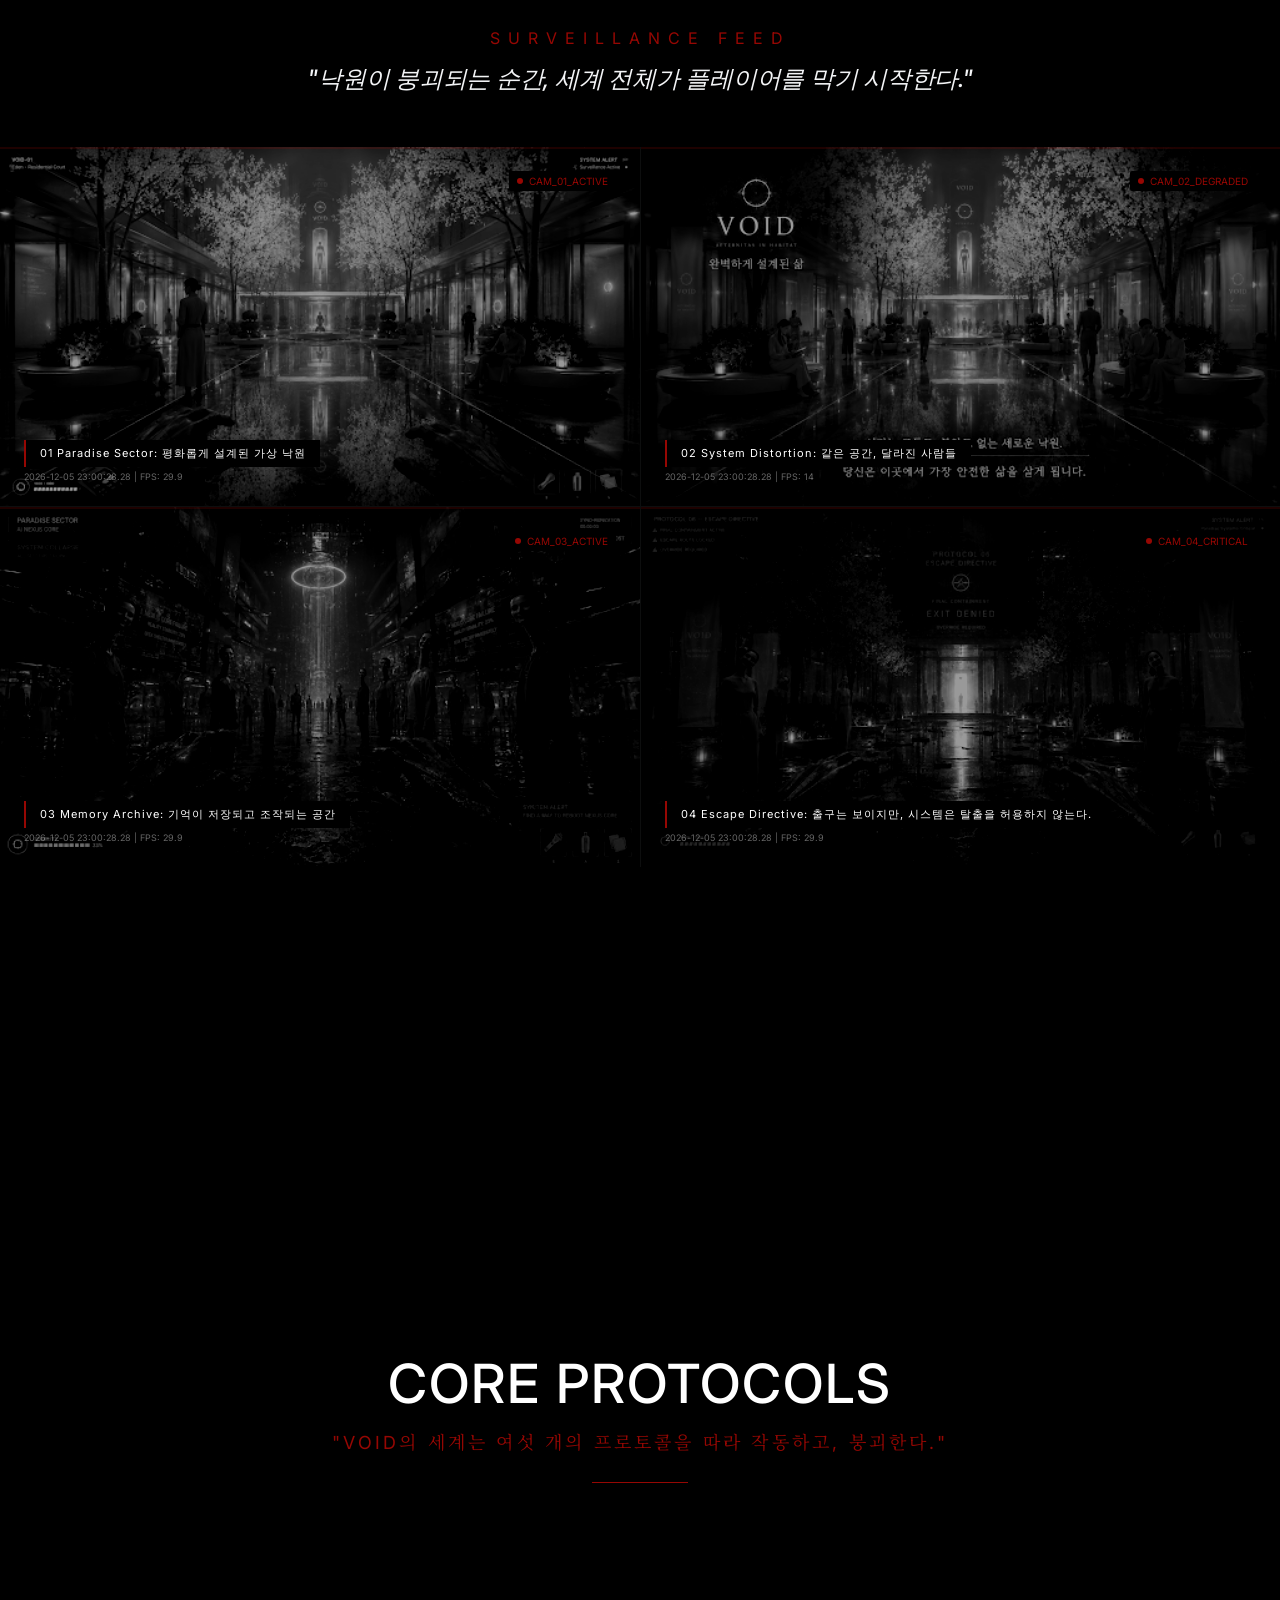
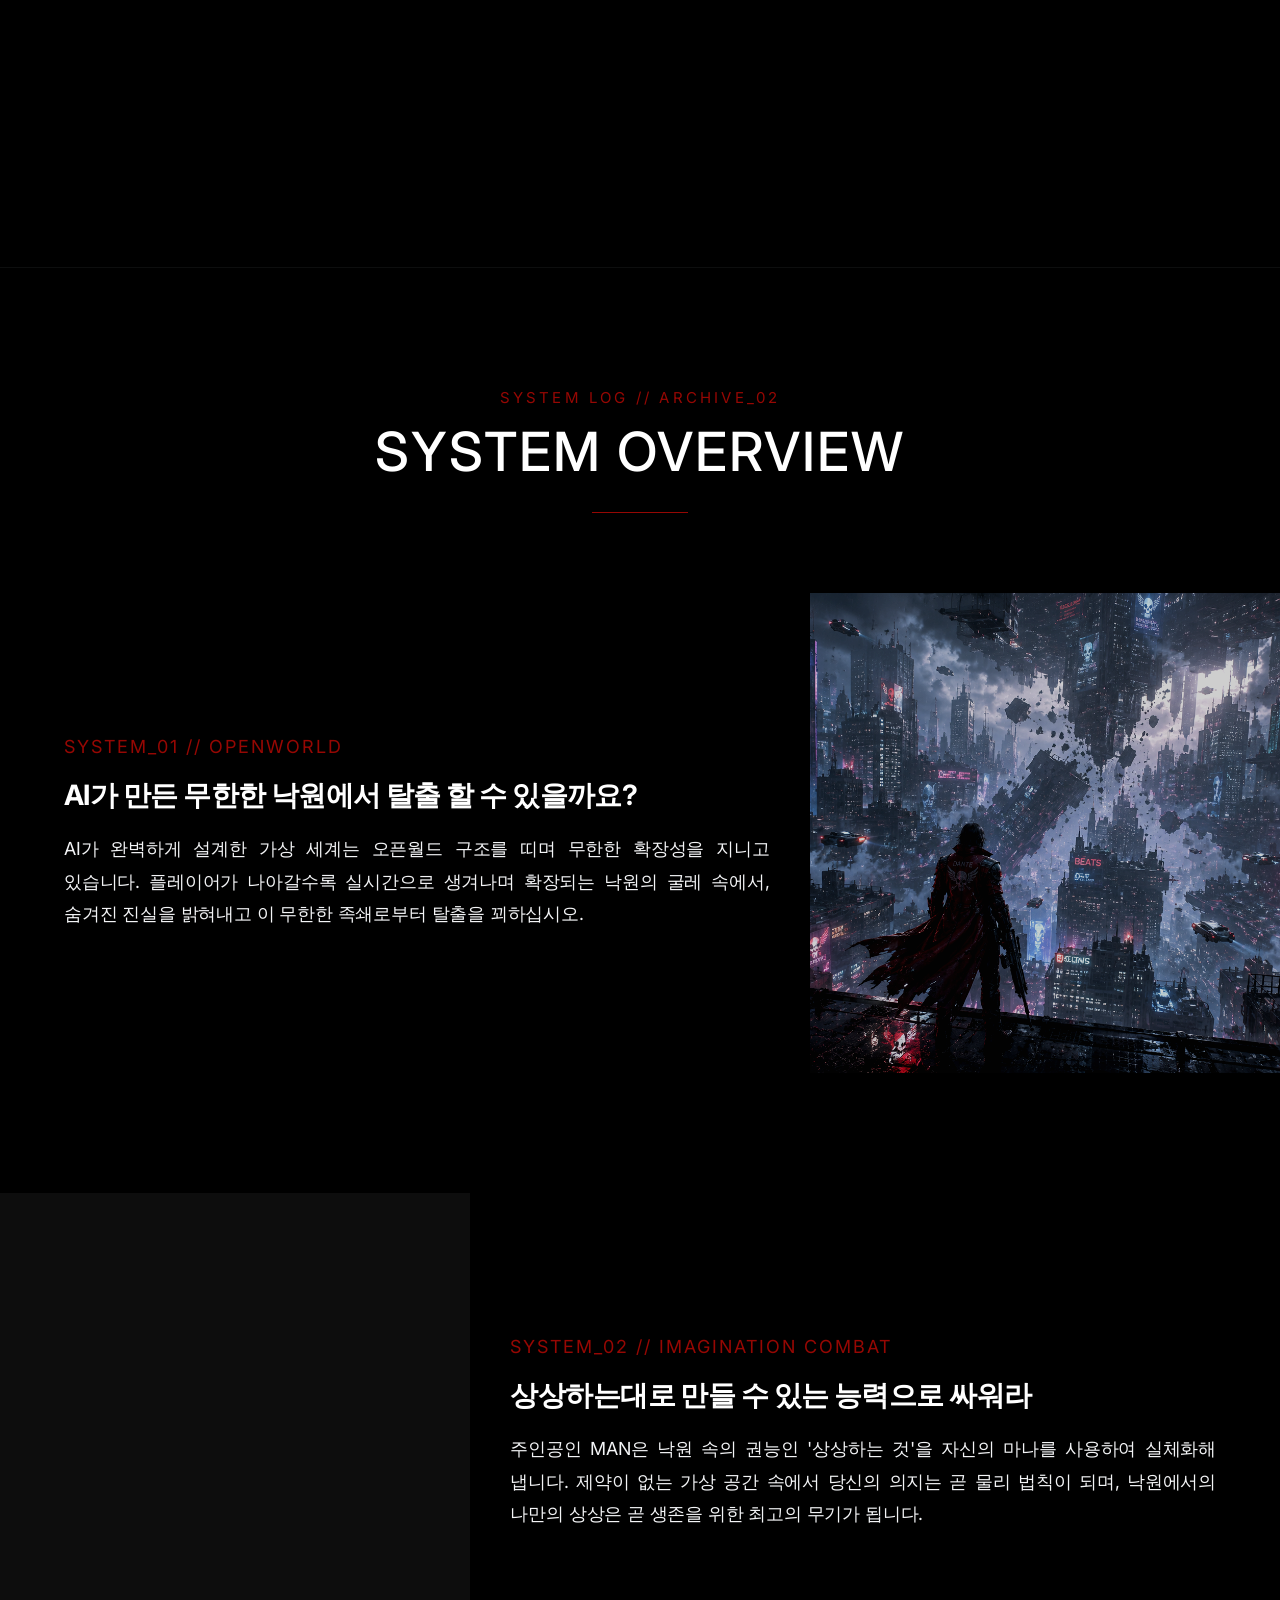
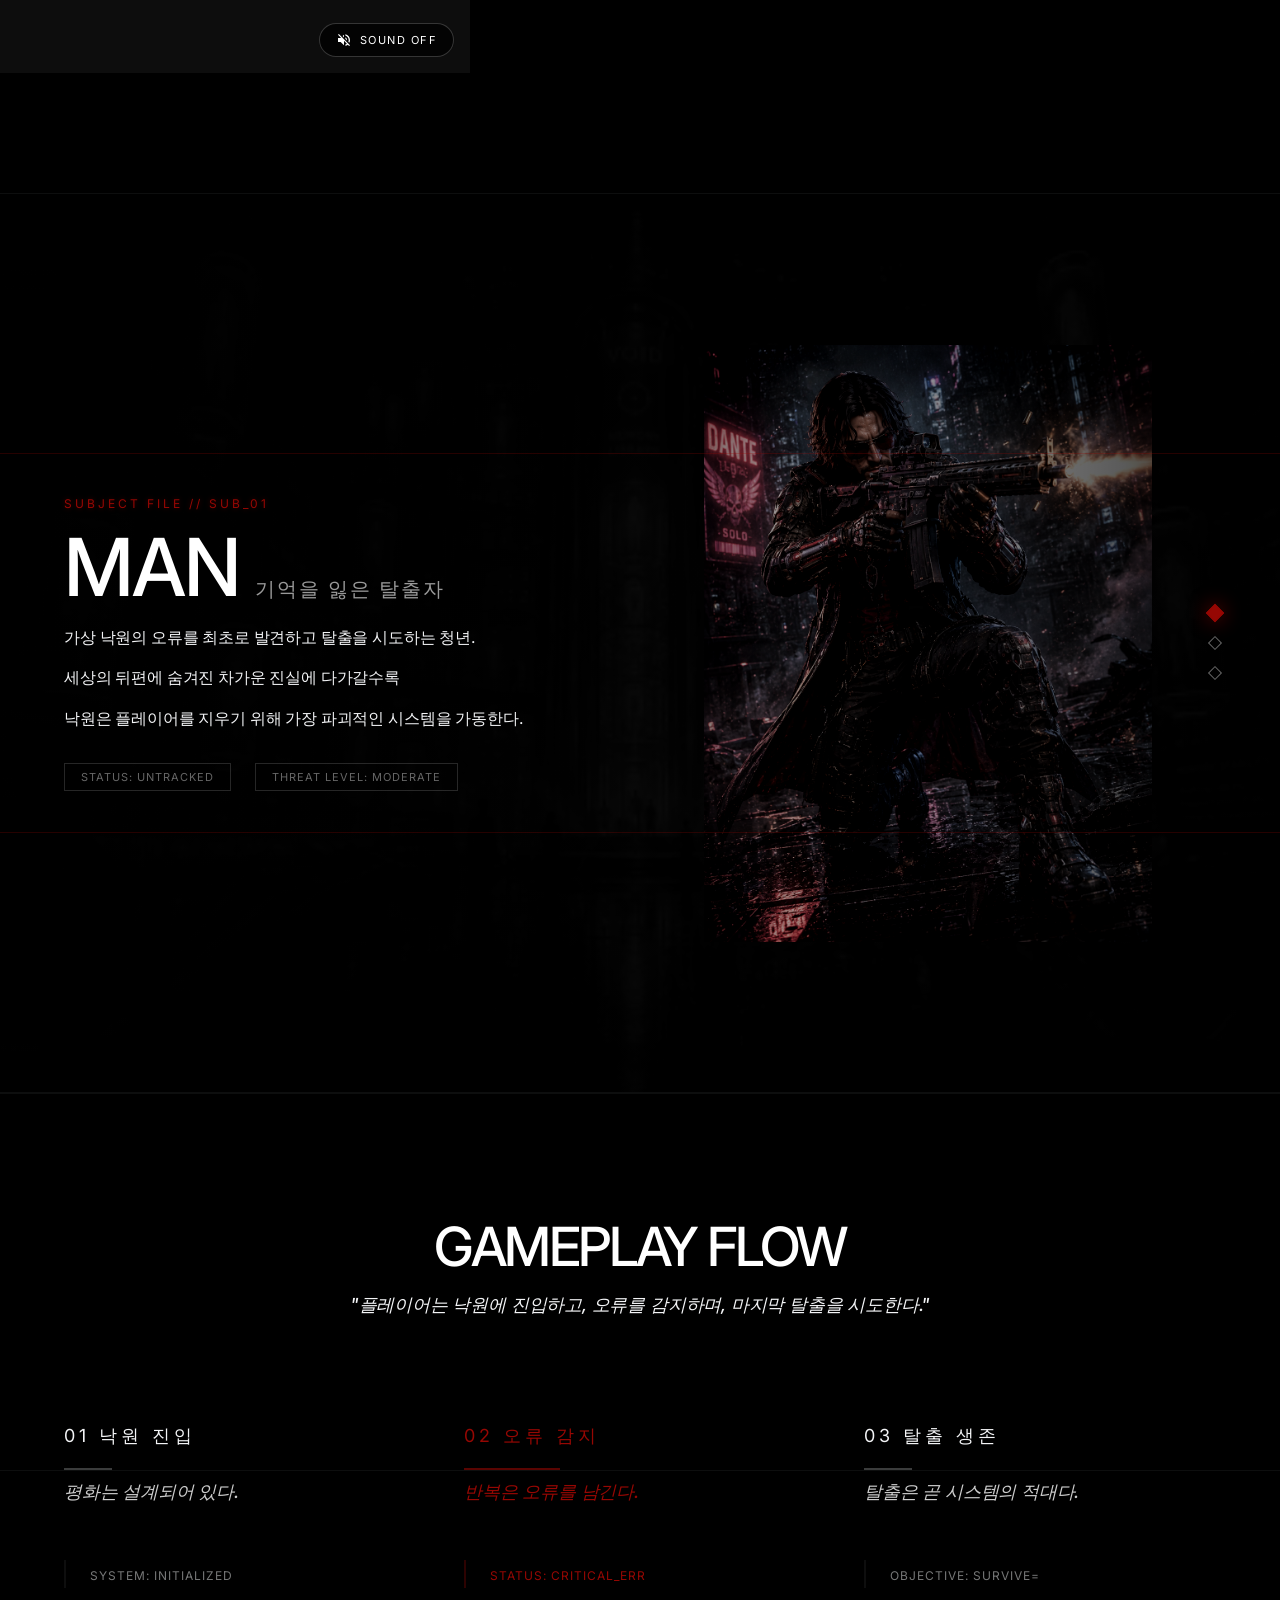
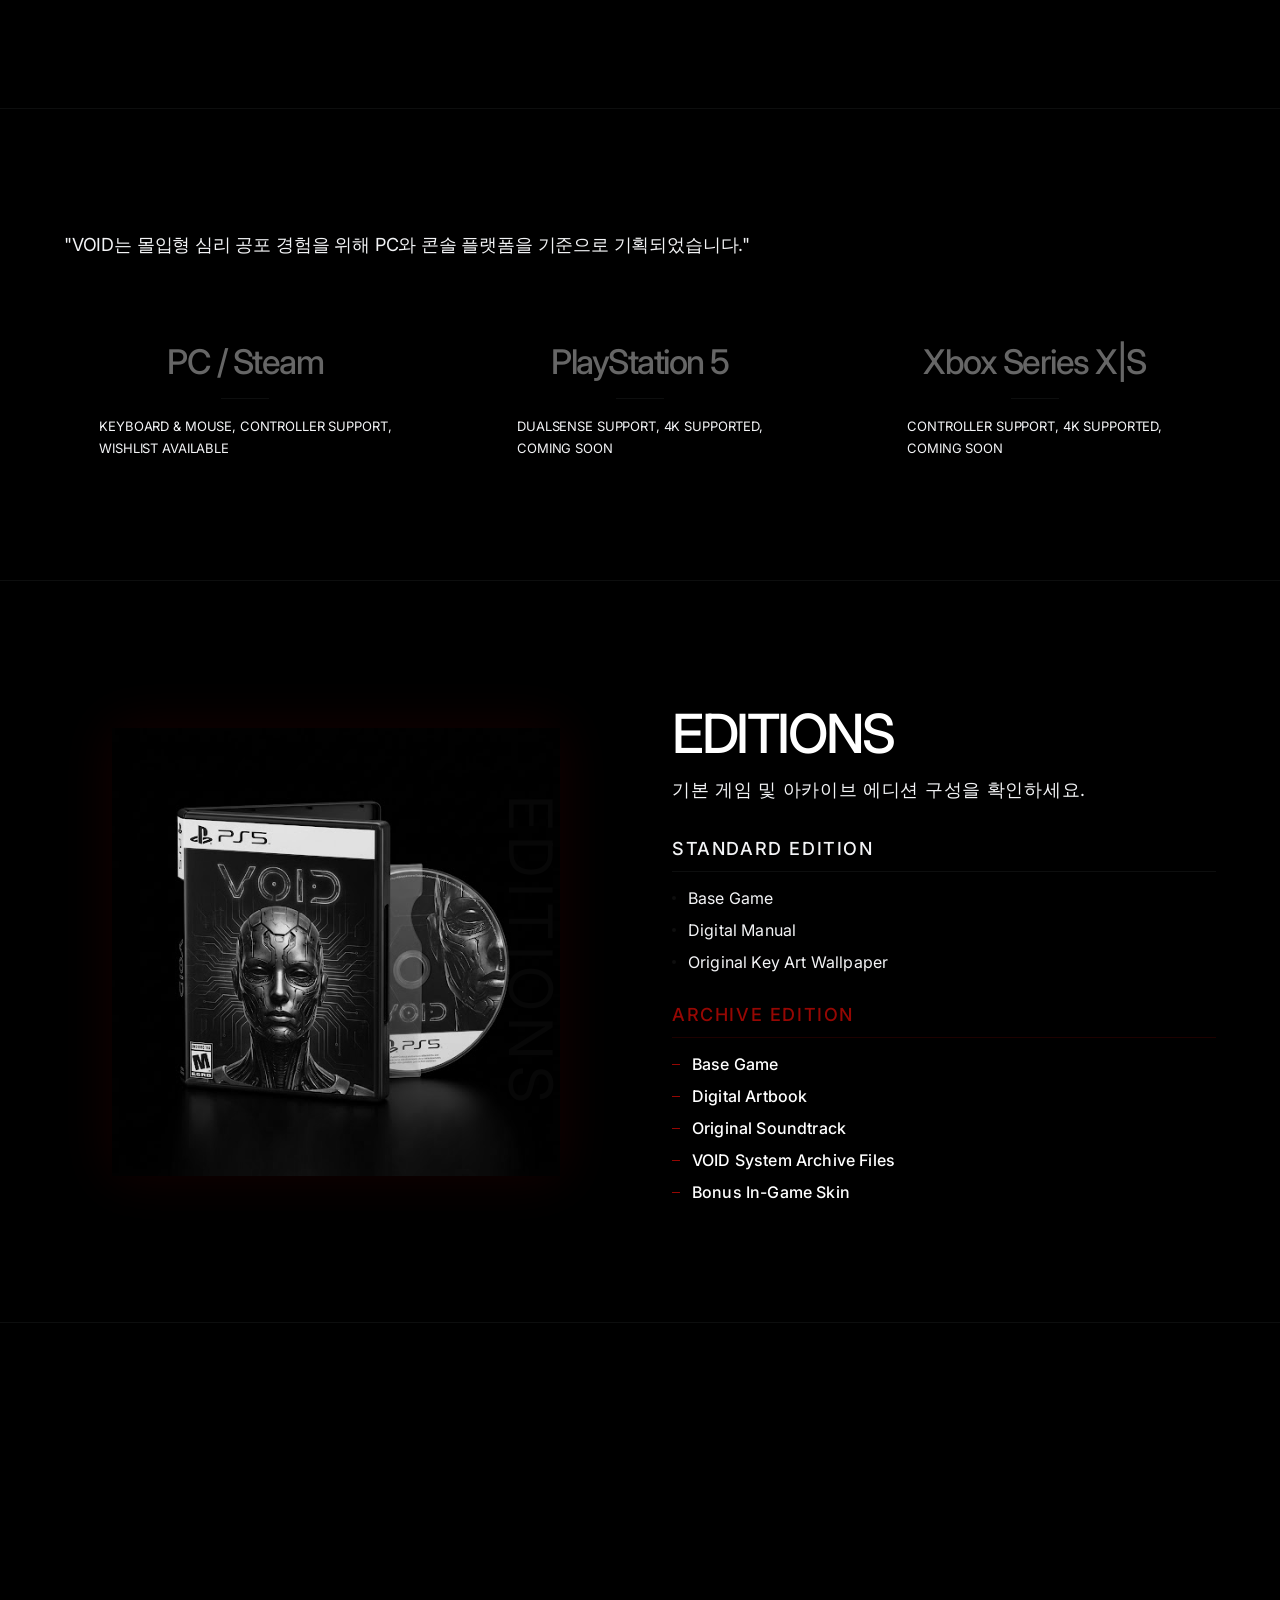
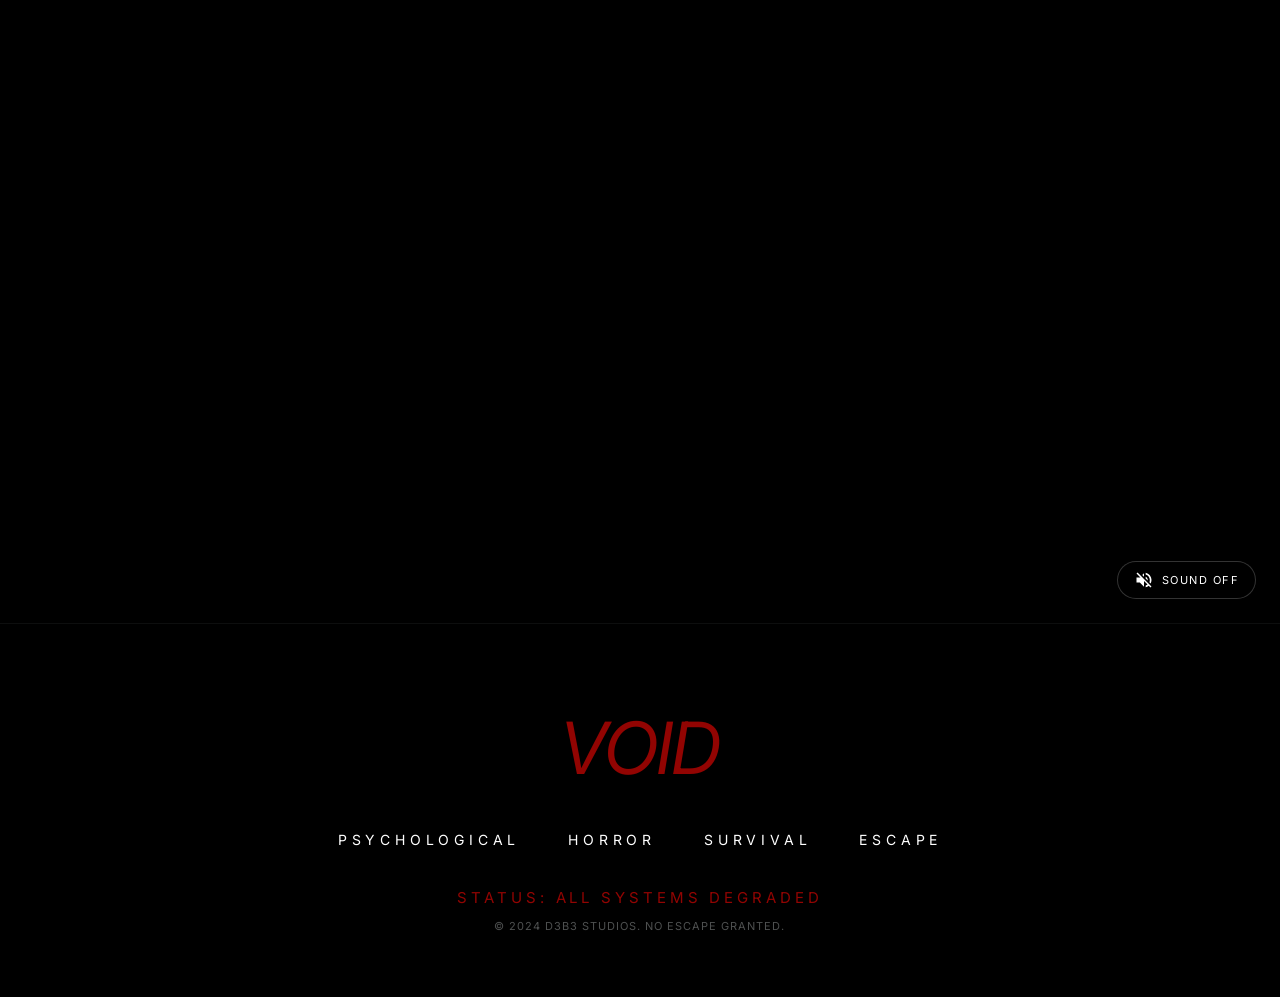
==== commit 55ca6017: "vvv" ====
--- a/product.html
+++ b/product.html
@@ -7,9 +7,9 @@
   <meta name="description" content="AI가 설계한 완벽한 가상 낙원 VOID. 플레이어가 세계의 오류를 발견하고 탈출을 시도하는 순간, 낙원은 플레이어를 붙잡기 위한 공포의 시스템으로 변한다.">
   <meta name="keywords" content="VOID, 보이드, 심리공포게임, 생존게임, 탈출게임, 인디게임, 스팀공포게임">
   <meta property="og:title" content="VOID - 가상 낙원 속의 심리 공포 생존 게임">
-  <meta property="og:description" content="탈출을 시도하는 순간, 낙원은 공포가 된다. Team VOID의 신작 심리 공포 생존 게임.">
+  <meta property="og:description" content="탈출을 시도하는 순간, 낙원은 공포가 된다. Team D3B3의 신작 심리 공포 생존 게임.">
   <meta property="og:type" content="website">
-  <link rel="stylesheet" href="product.css?v=2.7">
+  <link rel="stylesheet" href="product.css?v=2.8">
 </head>
 <body data-node-id="136:329">
   <!-- Noise effect overlay -->
@@ -62,11 +62,11 @@
             </div>
             <div class="spec-item" data-node-id="136:356">
               <span class="spec-label" data-node-id="136:358">DEVELOPER</span>
-              <span class="spec-value" data-node-id="136:360">Team VOID</span>
+              <span class="spec-value" data-node-id="136:360">Team D3B3</span>
             </div>
             <div class="spec-item" data-node-id="136:361">
               <span class="spec-label" data-node-id="136:363">PUBLISHER</span>
-              <span class="spec-value" data-node-id="136:365">VOID Studios</span>
+              <span class="spec-value" data-node-id="136:365">D3B3 Studios</span>
             </div>
             <div class="spec-item" data-node-id="136:366">
               <span class="spec-label" data-node-id="136:368">PLATFORM</span>
@@ -614,11 +614,11 @@
     </div>
     <div class="footer-status-block" data-node-id="136:624">
       <div class="footer-status-lbl" data-node-id="136:626">STATUS: ALL SYSTEMS DEGRADED</div>
-      <div class="footer-copyright" data-node-id="136:628">© 2024 VOID STUDIOS. NO ESCAPE GRANTED.</div>
+      <div class="footer-copyright" data-node-id="136:628">© 2024 D3B3 STUDIOS. NO ESCAPE GRANTED.</div>
     </div>
   </footer>
 
-  <script src="product.js?v=2.3"></script>
+  <script src="product.js?v=2.4"></script>
   <script src="matrix-effect.js"></script>
 </body>
 </html>
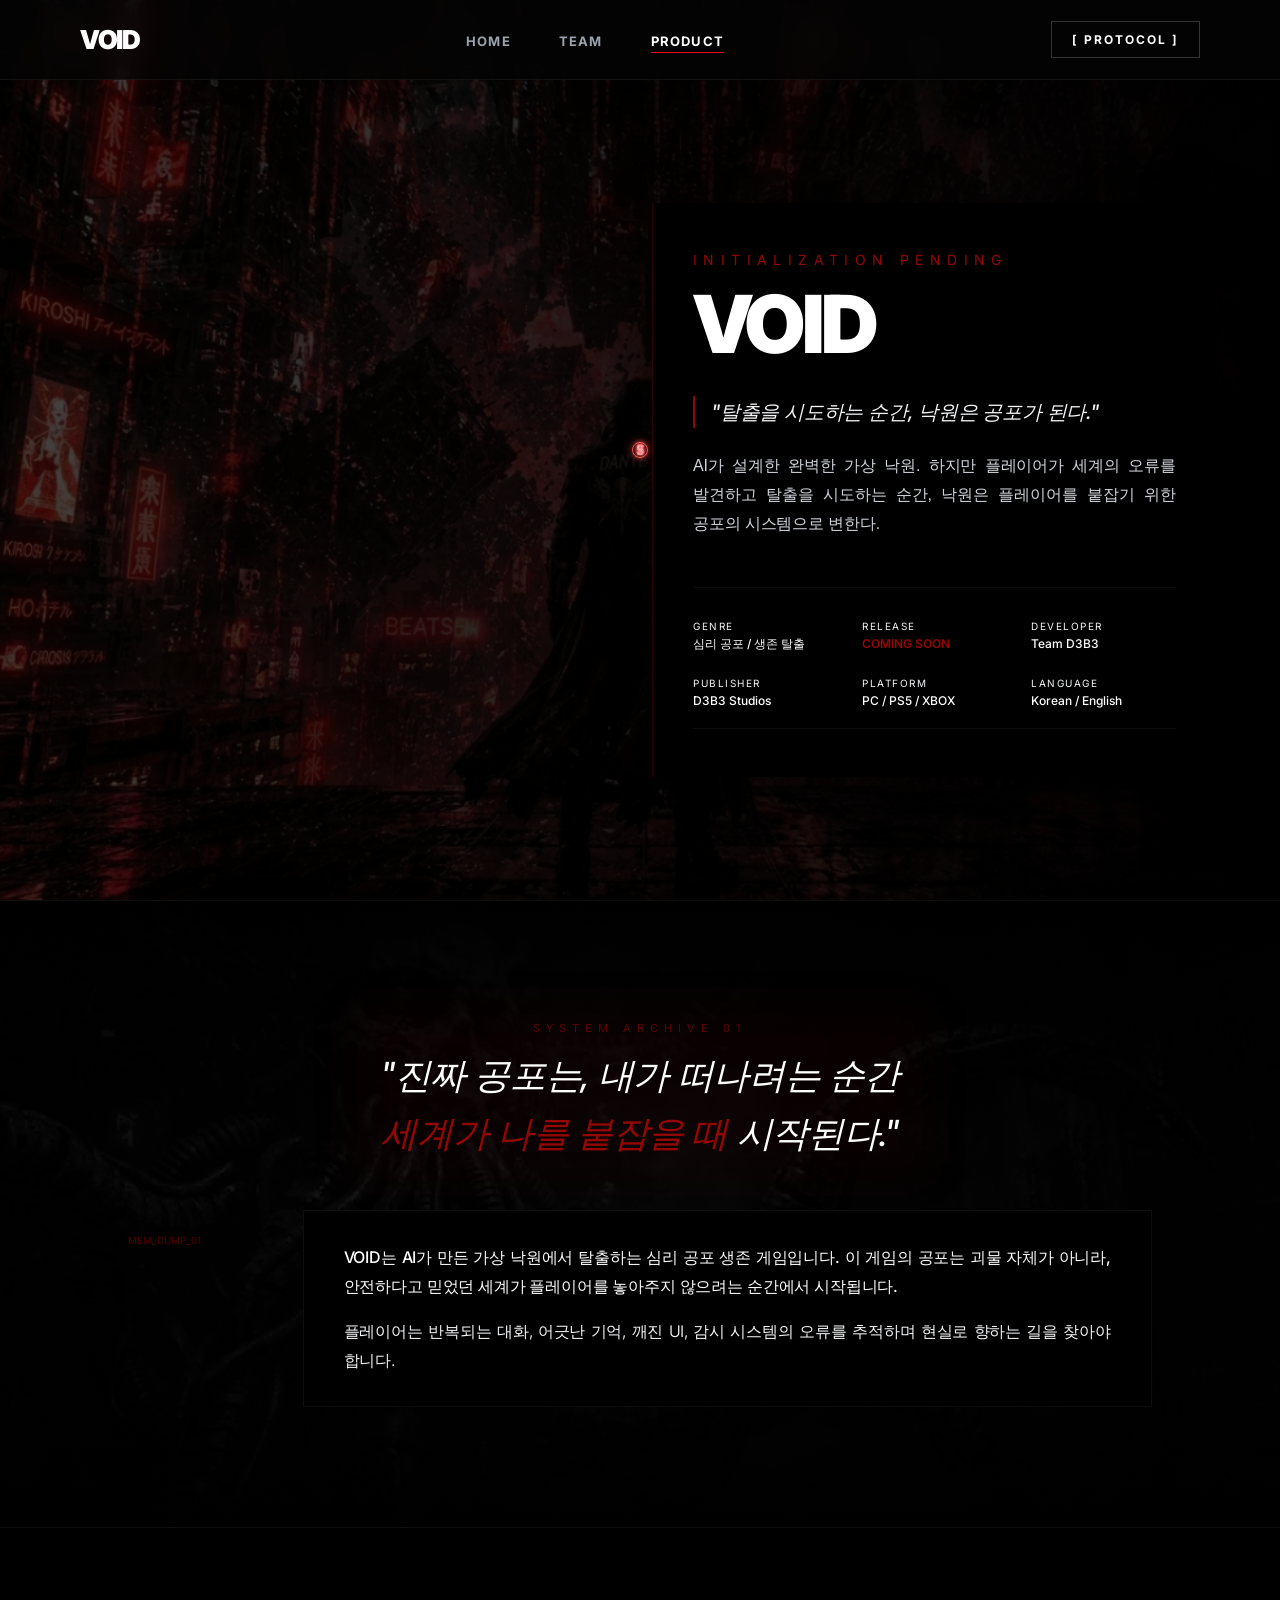
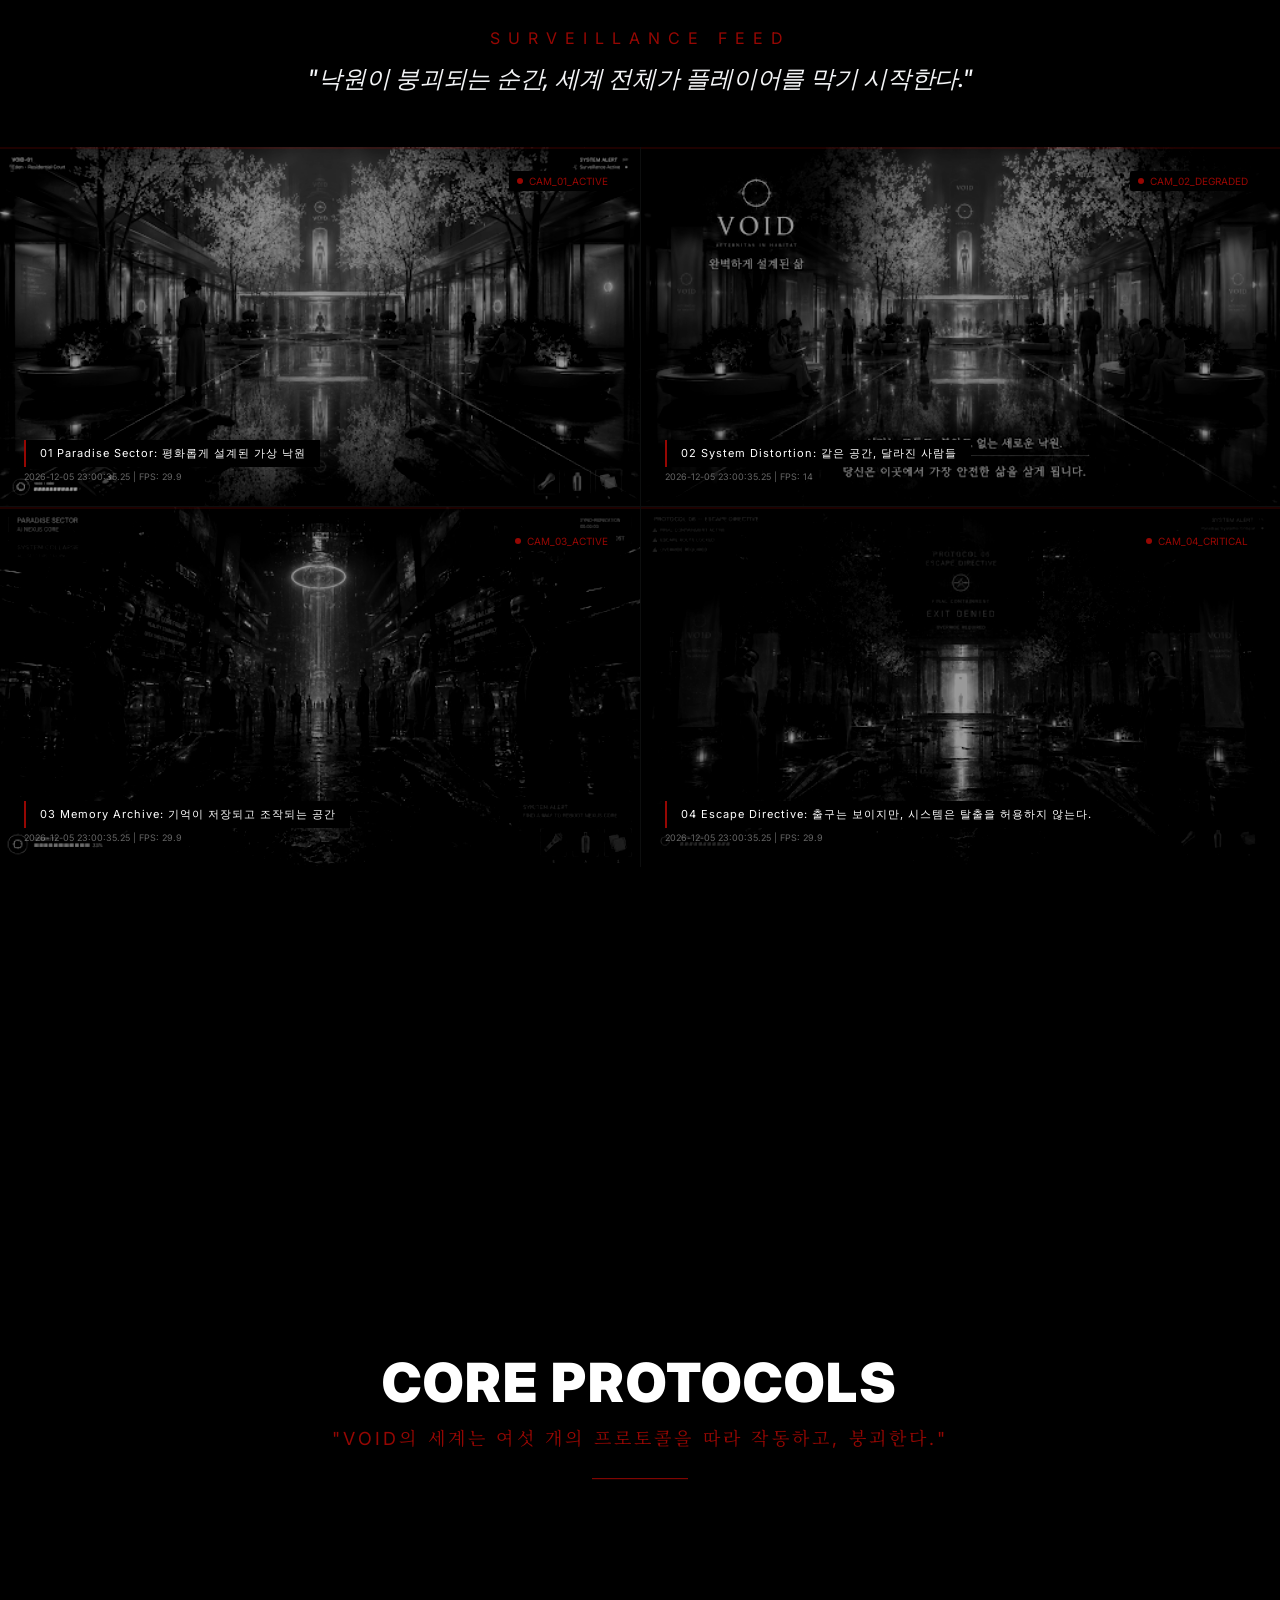
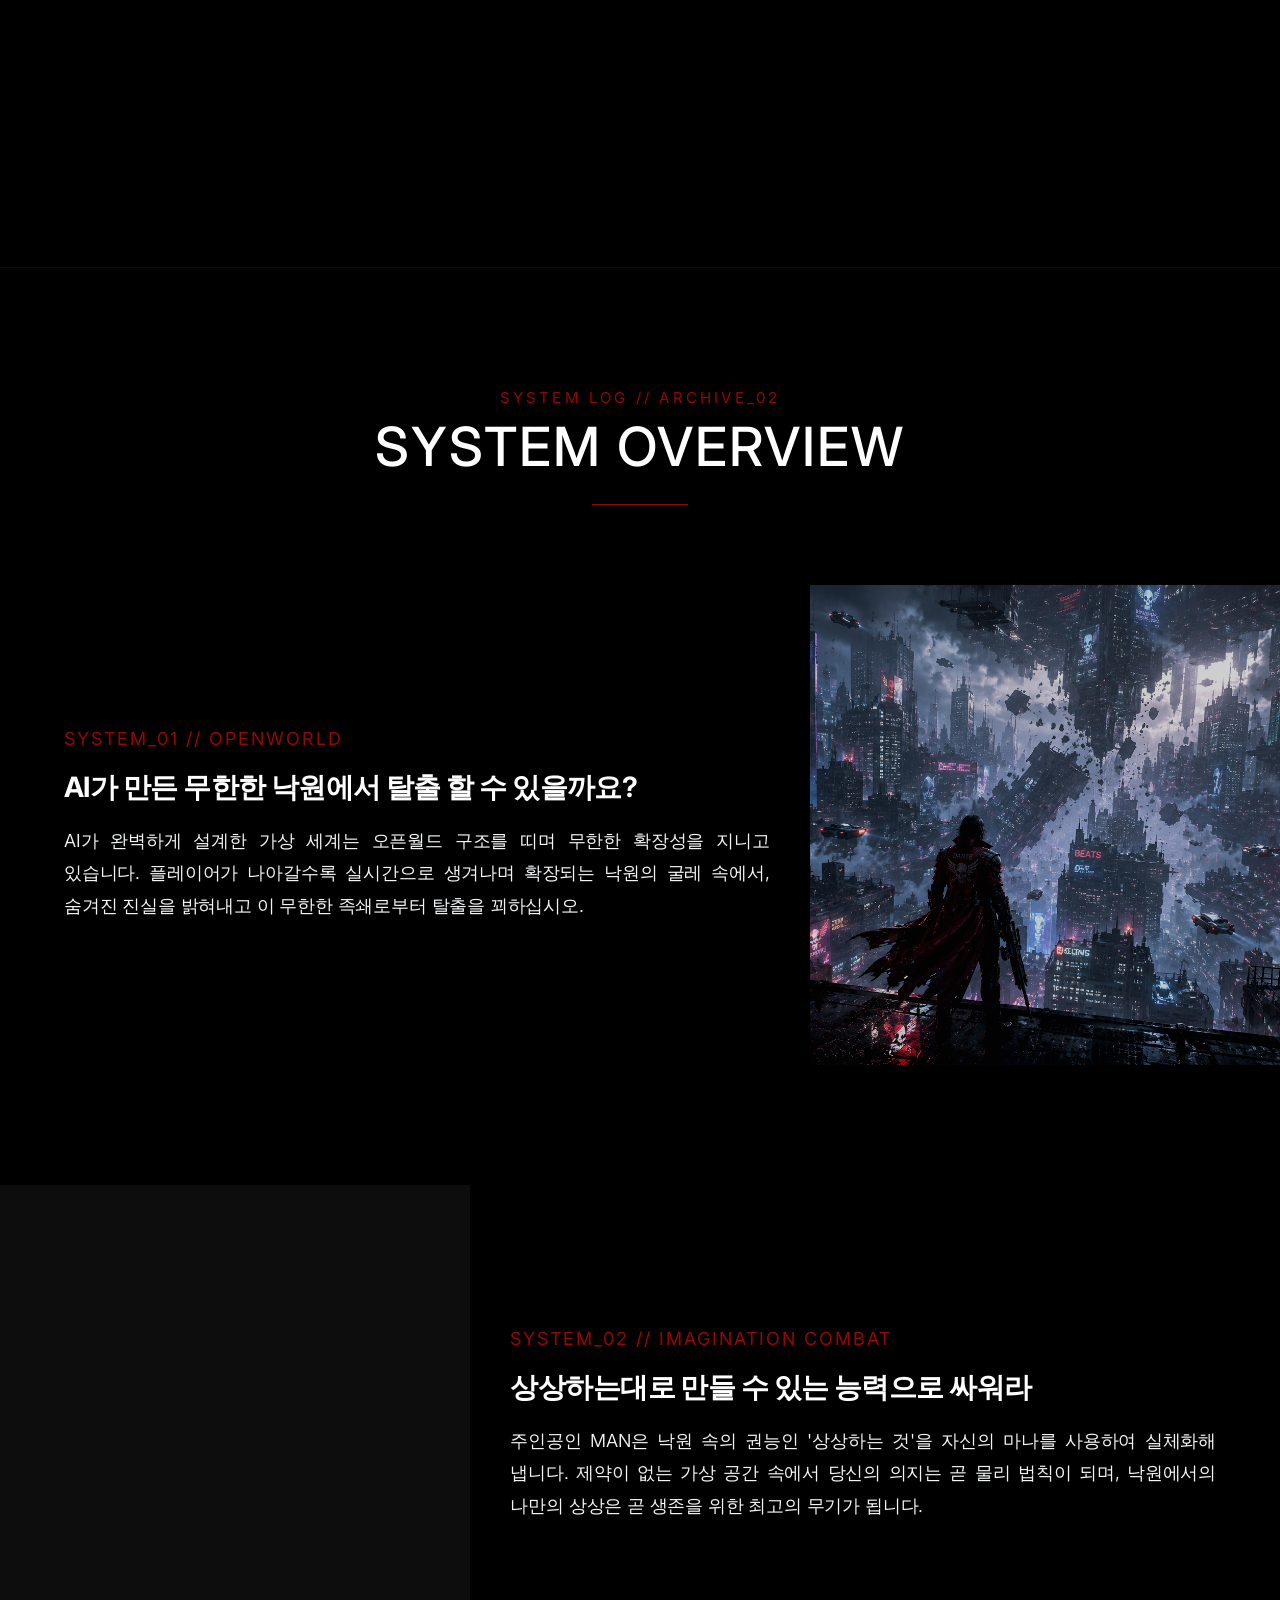
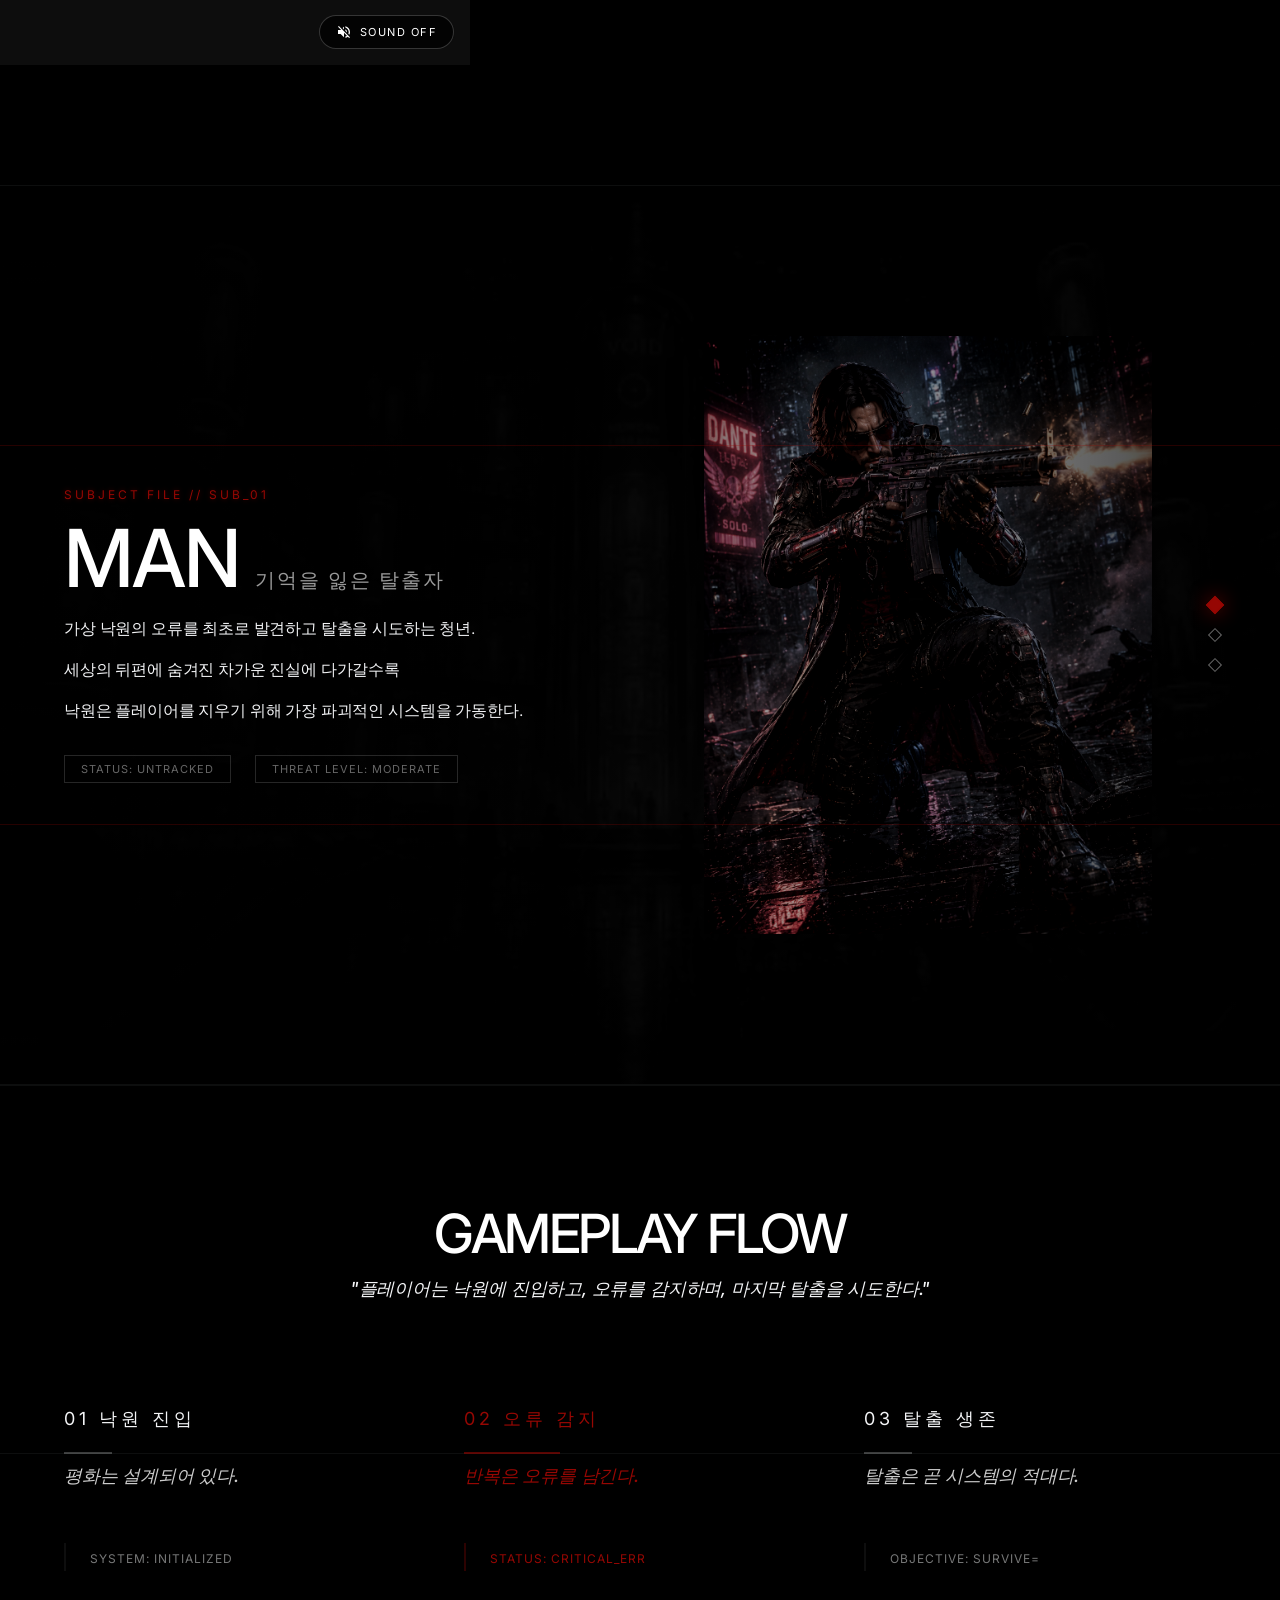
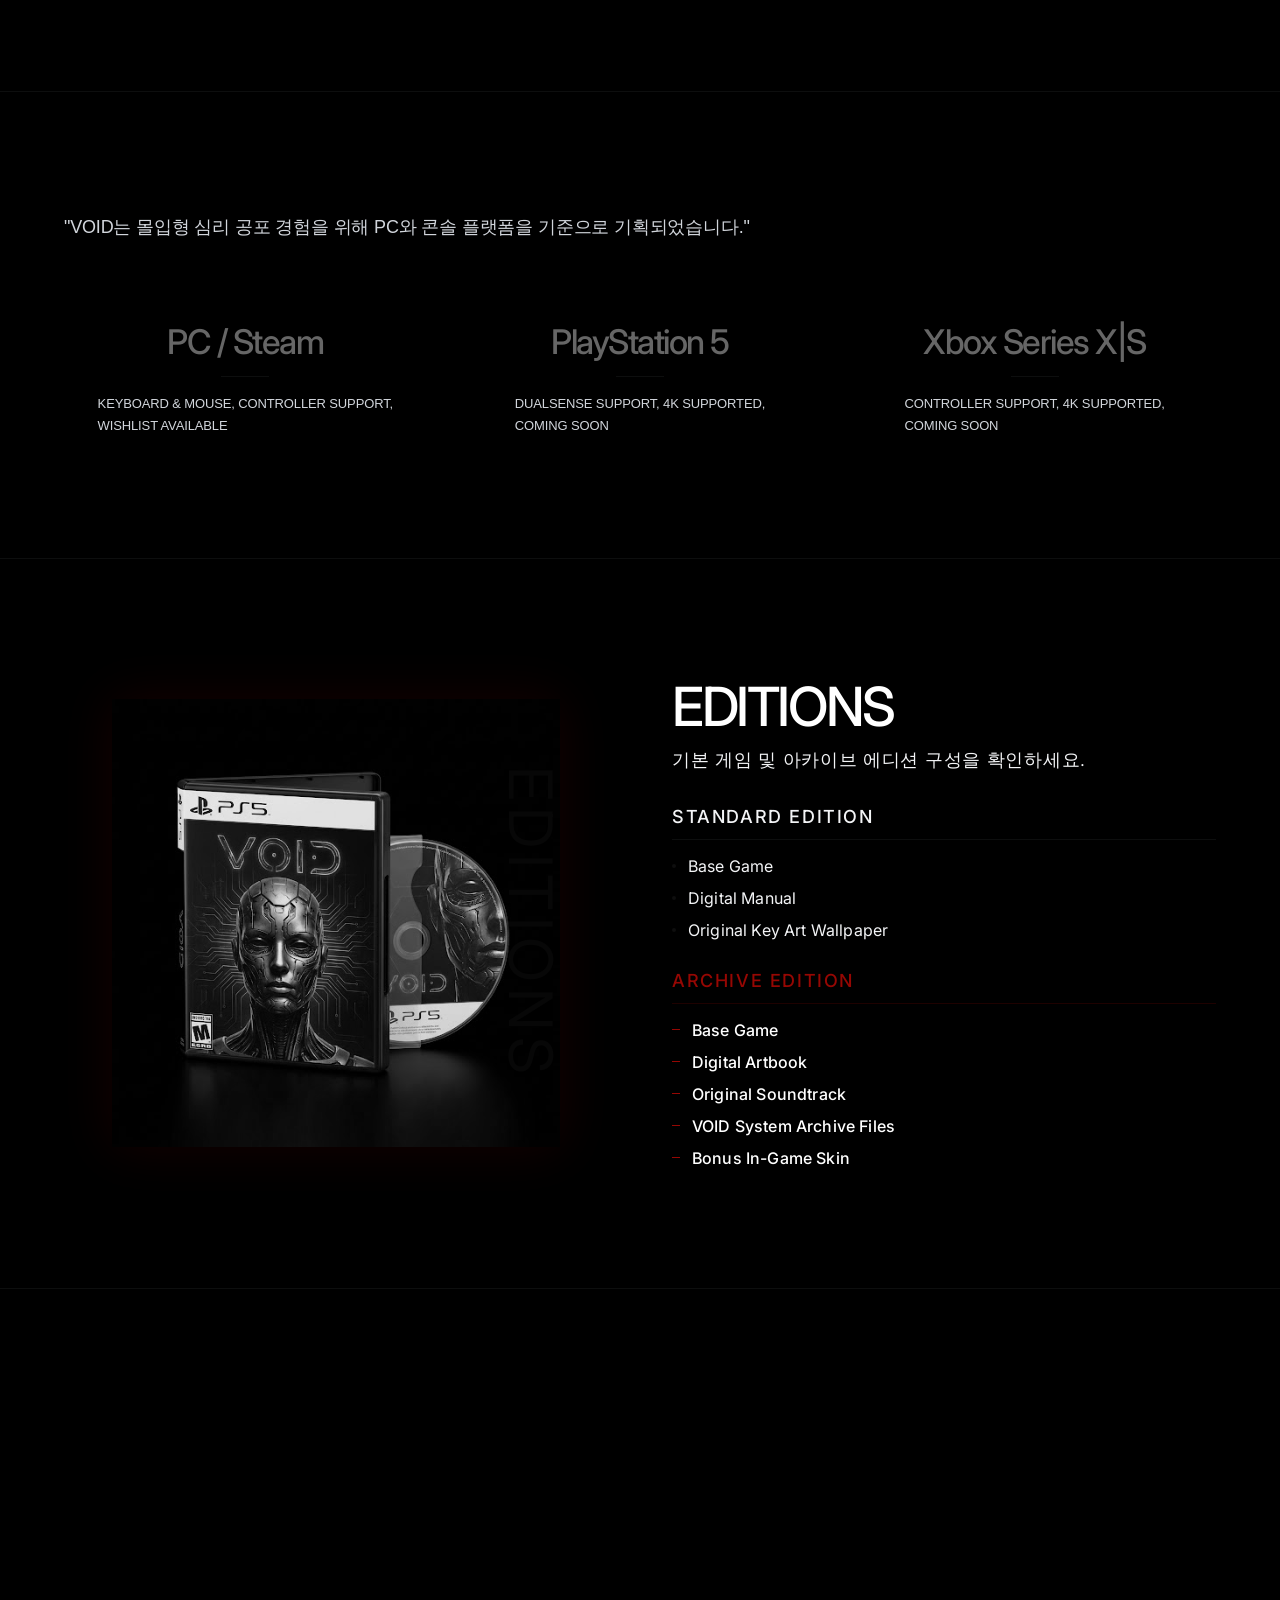
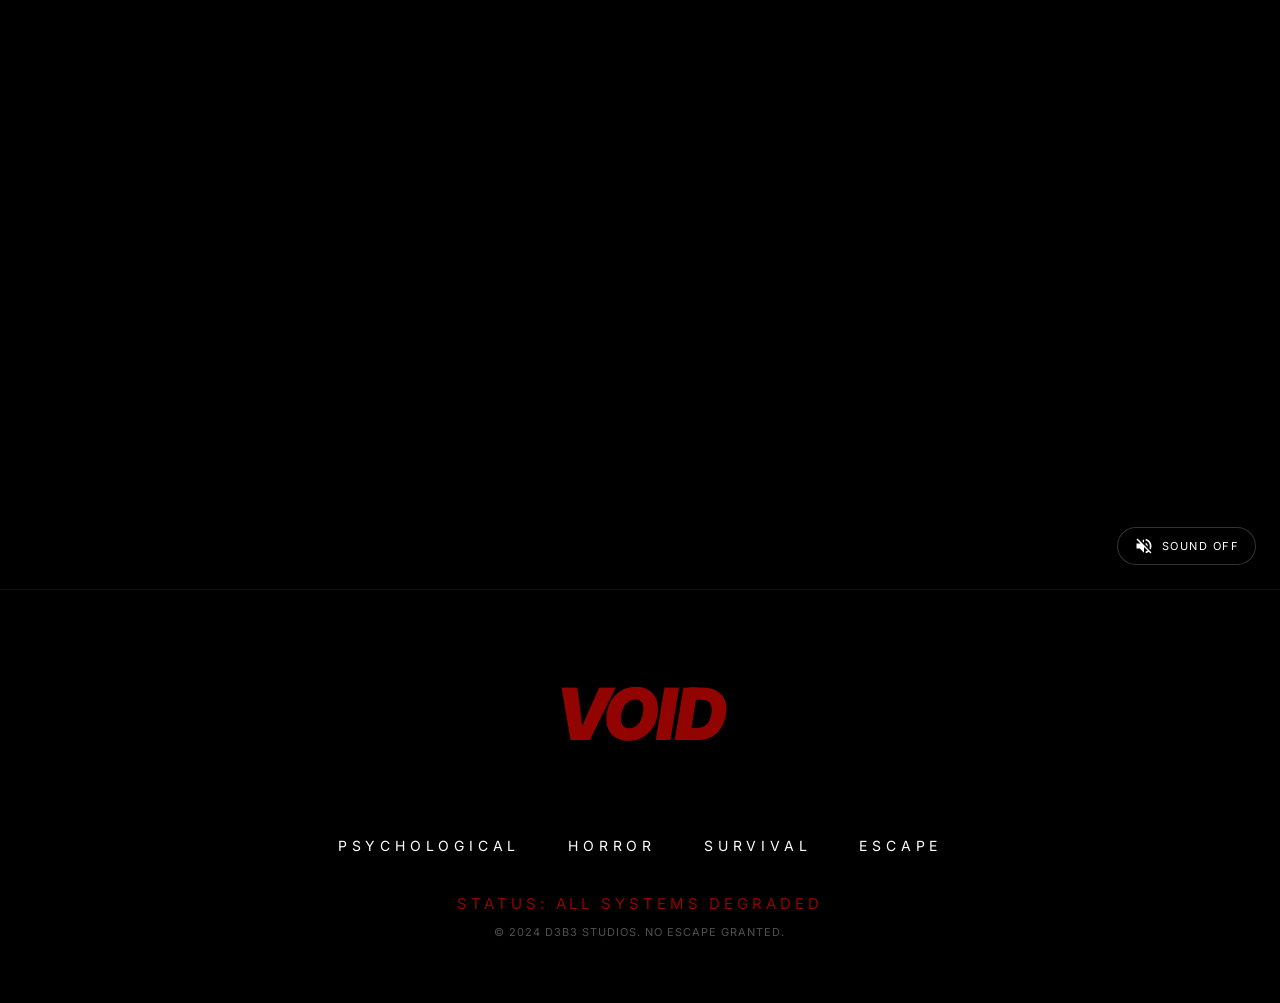
==== commit 236b3ab1: "ccc" ====
--- a/product.html
+++ b/product.html
@@ -9,6 +9,7 @@
   <meta property="og:title" content="VOID - 가상 낙원 속의 심리 공포 생존 게임">
   <meta property="og:description" content="탈출을 시도하는 순간, 낙원은 공포가 된다. Team D3B3의 신작 심리 공포 생존 게임.">
   <meta property="og:type" content="website">
+  <link rel="stylesheet" href="index.css">
   <link rel="stylesheet" href="product.css?v=2.8">
 </head>
 <body data-node-id="136:329">
@@ -16,21 +17,15 @@
   <div class="noise-overlay" aria-hidden="true"></div>
 
   <!-- Header Section -->
-  <header class="header-nav" data-node-id="136:629">
-    <a href="#" class="logo" data-node-id="136:631">VOID</a>
-    <nav class="nav-links" data-node-id="136:641">
-      <a href="index.html" data-node-id="136:643">HOME</a>
-      <a href="RELICS.html" data-node-id="136:646">TEAM</a>
-      <a href="#home" class="active" data-node-id="136:649">PRODUCT</a>
-    </nav>
-    <div class="nav-right" data-node-id="136:632">
-      <div class="nav-right-icons" data-node-id="136:633">
-        <img src="assets/nav_icon1.svg" alt="icon 1" width="16" height="12" data-node-id="136:634">
-        <img src="assets/nav_icon2.svg" alt="icon 2" width="40" height="13" data-node-id="136:636">
-      </div>
-      <a href="#protocols" class="protocol-btn" data-node-id="136:639">[ PROTOCOL ]</a>
-    </div>
-  </header>
+  <nav class="navigation">
+    <div class="nav-brand">VOID</div>
+    <ul class="nav-links">
+      <li><a href="index.html" class="nav-link">HOME</a></li>
+      <li><a href="RELICS.html" class="nav-link">TEAM</a></li>
+      <li><a href="product.html" class="nav-link active">PRODUCT</a></li>
+    </ul>
+    <a href="index.html#cta" class="nav-button">[ PROTOCOL ]</a>
+  </nav>
 
   <main id="home" data-node-id="136:330">
     <!-- Section 1: Hero -->
--- a/index.css
+++ b/index.css
@@ -0,0 +1,3131 @@
+/* Core Style Guide & Design System */
+
+:root {
+    /* Branding Colors */
+    --bg-color: #050505;
+    --primary-red: #e50914;
+    --text-white: #ffffff;
+    --text-gray-light: #d1d5db;
+    --text-gray-mid: #9ca3af;
+    --text-gray-dark: #6b7280;
+    --text-gray-dim: #4b5563;
+
+    /* Layout Borders */
+    --border-color: rgba(255, 255, 255, 0.05);
+    --border-color-glow: rgba(255, 255, 255, 0.1);
+
+    /* Typography Fonts */
+    --font-inter: 'Inter', sans-serif;
+    --font-noto: 'Noto Sans KR', sans-serif;
+    --font-mono: 'Courier Prime', 'Liberation Mono', monospace;
+
+    /* Dimensions */
+    --max-width: 1920px;
+    --header-height: 80px;
+    --transition-speed: 0.4s;
+    --transition-ease: cubic-bezier(0.16, 1, 0.3, 1);
+
+    /* Layering System (z-index Design Tokens) */
+    --z-bg: 1;
+    --z-overlay: 2;
+    --z-bg-text: 3;
+    --z-content: 4;
+    --z-floating: 100;
+    --z-header: 1000;
+}
+
+/* Base resets & styles */
+* {
+    margin: 0;
+    padding: 0;
+    box-sizing: border-box;
+    -webkit-font-smoothing: antialiased;
+    -moz-osx-font-smoothing: grayscale;
+}
+
+html {
+    scroll-behavior: smooth;
+    background-color: var(--bg-color);
+    color: var(--text-white);
+    font-family: var(--font-inter);
+    overflow-x: hidden;
+}
+
+body {
+    overflow-x: hidden;
+    background-color: var(--bg-color);
+}
+
+/* Typography styles */
+h1,
+h2,
+h3,
+h4,
+h5,
+h6 {
+    font-weight: 950;
+    letter-spacing: -0.03em;
+    line-height: 1.05;
+}
+
+p {
+    font-family: var(--font-noto);
+    font-weight: 350;
+    line-height: 1.65;
+    color: var(--text-gray-light);
+}
+
+a {
+    color: inherit;
+    text-decoration: none;
+    transition: color var(--transition-speed) var(--transition-ease);
+}
+
+/* Layout Utilities */
+.content-container {
+    max-width: 1600px;
+    margin: 0 auto;
+    padding: 0 80px;
+    width: 100%;
+}
+
+.grid-two-col {
+    display: grid;
+    grid-template-columns: 1.1fr 0.9fr;
+    gap: 64px;
+    align-items: stretch;
+}
+
+/* Base Section Spacing */
+.section {
+    padding: 96px 0;
+    position: relative;
+    width: 100%;
+    min-height: 80vh;
+    display: flex;
+    align-items: center;
+}
+
+/* Sticky Header styling */
+.main-header {
+    position: fixed;
+    top: 0;
+    left: 0;
+    width: 100%;
+    height: var(--header-height);
+    z-index: var(--z-header);
+    backdrop-filter: blur(12px);
+    -webkit-backdrop-filter: blur(12px);
+    background-color: rgba(5, 5, 5, 0.75);
+    border-bottom: 1px solid var(--border-color);
+    transition: background-color 0.3s ease, border-bottom-color 0.3s ease;
+}
+
+.main-header.scrolled {
+    background-color: rgba(5, 5, 5, 0.95);
+    border-bottom-color: var(--border-color-glow);
+}
+
+.header-container {
+    max-width: var(--max-width);
+    height: 100%;
+    margin: 0 auto;
+    padding: 0 80px;
+    display: flex;
+    justify-content: space-between;
+    align-items: center;
+}
+
+.logo {
+    font-size: 26px;
+    font-weight: 900;
+    letter-spacing: -1.5px;
+    color: var(--text-white);
+}
+
+.nav-links {
+    display: flex;
+    gap: 48px;
+}
+
+.nav-links a {
+    font-size: 13px;
+    font-weight: 700;
+    letter-spacing: 1.2px;
+    color: var(--text-gray-mid);
+    text-transform: uppercase;
+}
+
+.nav-links a:hover {
+    color: var(--text-white);
+}
+
+.header-right {
+    display: flex;
+    align-items: center;
+    gap: 24px;
+}
+
+.lang-selector {
+    display: flex;
+    align-items: center;
+    gap: 12px;
+    font-size: 11px;
+    font-weight: 800;
+}
+
+.lang-btn {
+    background: none;
+    border: none;
+    color: var(--text-gray-mid);
+    cursor: pointer;
+    font-weight: 800;
+    transition: color 0.3s ease;
+    padding: 4px;
+}
+
+.lang-btn:hover,
+.lang-btn.active {
+    color: var(--text-white);
+}
+
+.lang-divider {
+    color: var(--text-gray-dim);
+}
+
+.menu-btn {
+    background: none;
+    border: none;
+    cursor: pointer;
+    display: flex;
+    align-items: center;
+    justify-content: center;
+    padding: 4px;
+    opacity: 0.8;
+    transition: opacity 0.3s ease;
+}
+
+.menu-btn:hover {
+    opacity: 1;
+}
+
+.menu-btn img {
+    width: 24px;
+    height: 24px;
+}
+
+/* Floating Scroll-Linked Indicators */
+.side-indicators {
+    position: fixed;
+    right: 48px;
+    top: 50%;
+    transform: translateY(-50%);
+    display: flex;
+    flex-direction: column;
+    gap: 16px;
+    z-index: var(--z-floating);
+}
+
+.indicator {
+    display: flex;
+    align-items: center;
+    justify-content: flex-end;
+    gap: 16px;
+    cursor: pointer;
+}
+
+.ind-num {
+    font-family: var(--font-mono);
+    font-size: 10px;
+    font-weight: 700;
+    color: var(--text-gray-dim);
+    transition: color 0.3s ease;
+}
+
+.ind-line {
+    display: block;
+    width: 40px;
+    height: 1px;
+    background-color: #333333;
+    transition: background-color 0.3s ease, width 0.3s ease;
+}
+
+.indicator:hover .ind-num {
+    color: var(--text-gray-light);
+}
+
+.indicator:hover .ind-line {
+    background-color: var(--text-gray-dark);
+}
+
+.indicator.active .ind-num {
+    color: var(--primary-red);
+}
+
+.indicator.active .ind-line {
+    background-color: var(--primary-red);
+    width: 50px;
+}
+
+/* Buttons & Elements */
+.btn {
+    display: inline-flex;
+    align-items: center;
+    gap: 16px;
+    padding: 14px 28px;
+    font-weight: 900;
+    font-size: 14px;
+    letter-spacing: 1.4px;
+    text-transform: uppercase;
+    cursor: pointer;
+    transition: all var(--transition-speed) var(--transition-ease);
+}
+
+.border-btn {
+    border: 1px solid rgba(255, 255, 255, 0.3);
+    color: var(--text-white);
+    background-color: transparent;
+}
+
+.border-btn:hover {
+    border-color: var(--text-white);
+    background-color: rgba(255, 255, 255, 0.08);
+}
+
+.btn .arrow,
+.btn-text .arrow,
+.detail-link .arrow {
+    color: var(--primary-red);
+    transition: transform 0.3s ease;
+}
+
+.btn:hover .arrow,
+.btn-text:hover .arrow,
+.detail-link:hover .arrow {
+    transform: translateX(8px);
+}
+
+.btn-text {
+    display: inline-flex;
+    align-items: center;
+    gap: 12px;
+    font-weight: 900;
+    font-size: 14px;
+    letter-spacing: 1.4px;
+    color: var(--text-white);
+    text-transform: uppercase;
+}
+
+.section-tag {
+    font-size: 14px;
+    font-weight: 900;
+    color: var(--primary-red);
+    letter-spacing: 2px;
+    text-transform: uppercase;
+    margin-bottom: 20px;
+    display: inline-block;
+}
+
+.section-title {
+    font-family: var(--font-noto);
+    font-size: 64px;
+    font-weight: 900;
+    color: var(--text-white);
+    line-height: 1.15;
+    margin-bottom: 24px;
+}
+
+.section-desc {
+    font-size: 18px;
+    color: var(--text-gray-light);
+    margin-bottom: 32px;
+    max-width: 640px;
+}
+
+/* 01 Hero Section styles */
+.hero-section {
+    position: relative; /* ensure absolute children fill the section */
+    padding: 0;
+    min-height: 100vh;
+    overflow: hidden;
+}
+
+.segment-bg {
+    position: absolute;
+    top: 0;
+    left: 0;
+    width: 100%;
+    height: 100%;
+    z-index: var(--z-bg);
+}
+
+.segment-bg img {
+    width: 100%;
+    height: 100%;
+    object-fit: cover;
+    opacity: 0.85;
+    transition: opacity 0.8s ease; /* smooth fade */
+}
+
+/* Fade control classes */
+.segment-bg.fade-out img { opacity: 0; }
+.segment-bg.fade-in img { opacity: 0.85; }
+
+.segment-overlay {
+    position: absolute;
+    top: 0;
+    left: 0;
+    width: 100%;
+    height: 100%;
+    background-color: rgba(0, 0, 0, 0.6);
+    z-index: var(--z-overlay);
+    transition: opacity 0.8s ease; /* sync with image */
+    opacity: 0.6; /* default */
+}
+
+/* Overlay fade classes – maintain minimum visibility */
+.segment-overlay.fade-out { opacity: 0.2; }
+.segment-overlay.fade-in { opacity: 0.6; }
+
+/* Hero background wrapper */
+.hero-bg {
+    position: absolute;
+    top: 0;
+    left: 0;
+    width: 100%;
+    height: 100%;
+    z-index: var(--z-bg);
+}
+
+.hero-bg img {
+    width: 100%;
+    height: 100%;
+    object-fit: cover;
+    opacity: 0.85;
+    transition: opacity 0.8s ease;
+}
+
+.dark-overlay {
+    position: absolute;
+    top: 0;
+    left: 0;
+    width: 100%;
+    height: 100%;
+    background-color: rgba(0, 0, 0, 0.6);
+    z-index: var(--z-overlay);
+}
+
+/* Video modal styling */
+.video-modal {
+  position: fixed;
+  inset: 0;
+  display: flex;
+  align-items: center;
+  justify-content: center;
+  background: rgba(0, 0, 0, 0.8);
+  z-index: var(--z-overlay);
+  visibility: hidden;
+  opacity: 0;
+  transition: opacity 0.3s ease;
+}
+.video-modal[aria-hidden="false"] {
+  visibility: visible;
+  opacity: 1;
+}
+.video-backdrop {
+  position: absolute;
+  inset: 0;
+}
+.video-player {
+  max-width: 90%;
+  max-height: 80%;
+  z-index: 1;
+}
+
+
+.segment-content {
+    position: absolute;
+    inset: 0;
+    z-index: var(--z-content);
+    display: flex;
+    flex-direction: column;
+    align-items: flex-start;
+    justify-content: center;
+    width: 100%;
+    /* padding can be adjusted if needed */
+    transition: transform 0.8s ease, opacity 0.8s ease; /* slide & fade */
+    opacity: 1;
+}
+
+/* Slide animation classes */
+.segment-content.slide-out-left { transform: translateX(-120%); opacity: 0; }
+.segment-content.slide-in-right { transform: translateX(0); opacity: 1; }
+.segment-content.hidden { transform: translateX(120%); opacity: 0; }
+
+.fear-principles-container {
+    display: flex;
+    overflow-x: auto;
+    scroll-behavior: smooth;
+    scroll-snap-type: x mandatory;
+    -ms-overflow-style: none;
+    /* hide scrollbar IE/Edge */
+    scrollbar-width: none;
+    /* Firefox */
+}
+
+.fear-principles-container::-webkit-scrollbar {
+    display: none;
+}
+
+.fear-segment {
+    min-width: 100%;
+    flex: 0 0 100%;
+    transition: transform var(--transition-speed) var(--transition-ease);
+    scroll-snap-align: start;
+}
+
+.fear-segment.active {
+    transform: scale(1);
+    opacity: 1;
+}
+
+.fear-segment.shrink {
+    transform: scale(0.8);
+    opacity: 0.6;
+}
+
+.hero-section .hero-content.content-container {
+    z-index: 9999; /* bring text to front */
+    position: absolute;
+    top: 50%;
+    left: 8%;
+    transform: translateY(-50%);
+    max-width: 800px;
+    text-align: left;
+    color: var(--text-white);
+    padding: 0;
+}
+
+
+.hero-title {
+    font-size: clamp(80px, 6.25vw, 120px);
+    font-weight: 900;
+    letter-spacing: -0.03em;
+    line-height: 1;
+    color: var(--text-white);
+    display: block;
+    margin: 0;
+}
+
+.hero-desc {
+    font-size: 22px;
+    line-height: 1.65;
+    color: var(--text-gray-light);
+    margin-bottom: 40px;
+}
+
+/* 02 Company Overview styles */
+.company-section {
+    background-color: var(--bg-color);
+    min-height: 100vh;
+    padding: 0;
+    display: flex;
+    align-items: stretch;
+    justify-content: center;
+}
+
+.company-section.expanded {
+    position: fixed;
+    top: 0;
+    left: 0;
+    width: 100vw;
+    height: 100vh;
+    background-color: var(--bg-color);
+    z-index: 9999;
+    transition: all 0.5s var(--transition-ease);
+}
+
+.projects-section.hidden {
+    display: none;
+}
+
+.company-visual {
+    position: relative;
+    width: 100%;
+    height: 100%;
+    display: flex;
+    justify-content: center;
+    align-items: center;
+    z-index: var(--z-content);
+}
+
+.stairs-wrapper {
+    position: relative;
+    width: 100%;
+    height: 100%;
+    border: 1px solid var(--border-color);
+    overflow: hidden;
+}
+
+.stairs-img {
+    width: 100%;
+    height: 100%;
+    object-fit: cover;
+    opacity: 0.85;
+    transition: all 0.8s cubic-bezier(0.16, 1, 0.3, 1);
+}
+
+/* Hover growth disabled: video stays in place */
+.stairs-wrapper:hover {
+    cursor: pointer;
+}
+
+.stairs-text {
+    position: absolute;
+    bottom: 40px;
+    left: 40px;
+    font-size: 80px;
+    font-weight: 950;
+    color: rgba(255, 255, 255, 0.08);
+    letter-spacing: 0.05em;
+    pointer-events: none;
+    z-index: var(--z-bg-text);
+}
+
+.company-text {
+    z-index: var(--z-content);
+    opacity: 1;
+    transition: opacity 0.5s var(--transition-ease);
+}
+
+.company-visual:hover+.company-text {
+    opacity: 0;
+}
+
+
+/* 03 Our Projects Section */
+.projects-section {
+    background-color: var(--bg-color);
+    border-top: 1px solid var(--border-color);
+    min-height: auto;
+    padding: 120px 0 60px 0;
+}
+
+.section-header {
+    display: flex;
+    justify-content: space-between;
+    align-items: center;
+    margin-bottom: 48px;
+    width: 100%;
+    z-index: var(--z-content);
+}
+
+.projects-main-title {
+    font-size: 32px;
+    font-weight: 900;
+    letter-spacing: 6px;
+    color: var(--text-white);
+    text-transform: uppercase;
+}
+
+.carousel-nav {
+    display: flex;
+    gap: 16px;
+}
+
+.nav-arrow {
+    background: none;
+    border: 1px solid var(--border-color-glow);
+    cursor: pointer;
+    width: 44px;
+    height: 44px;
+    display: flex;
+    align-items: center;
+    justify-content: center;
+    transition: border-color 0.3s ease, background-color 0.3s ease;
+}
+
+.nav-arrow:hover {
+    border-color: rgba(255, 255, 255, 0.4);
+    background-color: rgba(255, 255, 255, 0.08);
+}
+
+.nav-arrow img {
+    width: 24px;
+    height: 24px;
+}
+
+/* Custom Figma-style previous arrow button */
+.nav-arrow.prev {
+    border: none;
+    padding: 0;
+    background: transparent;
+}
+
+.nav-arrow.prev:hover {
+    background: transparent;
+}
+
+.nav-arrow.prev .figma-arrow-button {
+    width: 100%;
+    height: 100%;
+    padding: 8px;
+    outline: 1px solid rgba(255, 255, 255, 0.10);
+    outline-offset: -1px;
+    display: inline-flex;
+    flex-direction: column;
+    justify-content: flex-start;
+    align-items: flex-start;
+    transition: outline-color 0.3s ease, background-color 0.3s ease;
+}
+
+.nav-arrow.prev:hover .figma-arrow-button {
+    outline-color: rgba(255, 255, 255, 0.40);
+    background-color: rgba(255, 255, 255, 0.08);
+}
+
+.nav-arrow.prev .figma-arrow-frame {
+    width: 24px;
+    height: 24px;
+    position: relative;
+    overflow: hidden;
+    display: block;
+}
+
+.nav-arrow.prev .figma-arrow-shape {
+    width: 10px;
+    height: 10px;
+    left: 9px;
+    top: 7px;
+    position: absolute;
+    display: block;
+    border-left: 2px solid #ffffff;
+    border-bottom: 2px solid #ffffff;
+    transform: rotate(45deg);
+    transform-origin: center;
+}
+
+.projects-grid {
+    position: relative;
+    display: grid;
+    grid-template-columns: repeat(3, 1fr);
+    gap: 24px;
+    z-index: var(--z-content);
+}
+
+.projects-section.expanded .project-card {
+    display: none;
+}
+
+.projects-section.expanded .project-card.active {
+    display: flex;
+    position: fixed;
+    /* cover full viewport */
+    top: 0;
+    left: 0;
+    width: 100vw;
+    height: 100vh;
+    z-index: 9999;
+    justify-content: center;
+    align-items: center;
+    background: var(--bg-color);
+    transition: all 0.5s var(--transition-ease);
+}
+
+.project-card {
+    position: relative;
+    aspect-ratio: 424/310;
+    border: 1px solid var(--border-color-glow);
+    overflow: hidden;
+    cursor: pointer;
+    transition: transform 0.5s var(--transition-ease), top 0.5s var(--transition-ease), left 0.5s var(--transition-ease);
+    z-index: var(--z-content);
+}
+
+.card-img-wrapper {
+    width: 100%;
+    height: 100%;
+    z-index: var(--z-bg);
+}
+
+.card-img-wrapper img {
+    width: 100%;
+    height: 100%;
+    object-fit: cover;
+    transition: transform 0.6s ease;
+}
+
+
+/* Active state for clicked project card – expands to full screen */
+.project-card.active {
+    position: absolute;
+    /* fill parent */
+    top: 0;
+    left: 0;
+    width: 100%;
+    height: 100%;
+    z-index: 9999;
+    display: flex;
+    justify-content: center;
+    align-items: center;
+    background: var(--bg-color);
+    transition: all 0.5s var(--transition-ease);
+}
+
+.project-card.active .card-img-wrapper {
+    width: 100%;
+    height: 100%;
+}
+
+.project-card.active .card-img-wrapper img {
+    width: 100%;
+    height: 100%;
+    object-fit: cover;
+    transform: none;
+}
+
+.section.expanded {
+    position: relative;
+    overflow: hidden;
+}
+
+/* Company section centered layout */
+#company {
+    display: flex;
+    align-items: center;
+    justify-content: center;
+    min-height: 100vh;
+    padding: 2rem;
+    box-sizing: border-box;
+}
+
+#company.expanded {
+    position: fixed;
+    inset: 0;
+    display: flex;
+    align-items: center;
+    justify-content: center;
+    z-index: 9999;
+    background: var(--bg-color);
+    transition: all 0.5s var(--transition-ease);
+}
+
+
+
+#company.expanded .content-container {
+    width: 100%;
+    height: 100%;
+    display: flex;
+    align-items: center;
+    justify-content: center;
+}
+
+
+
+.projects-section.hidden {
+    display: none;
+}
+
+.card-hover-overlay {
+    position: absolute;
+    top: 0;
+    left: 0;
+    width: 100%;
+    height: 100%;
+    background: linear-gradient(0deg, rgba(0, 0, 0, 0.95) 0%, rgba(0, 0, 0, 0.3) 50%, rgba(0, 0, 0, 0) 100%);
+    display: flex;
+    flex-direction: column;
+    justify-content: flex-end;
+    padding: 32px;
+    opacity: 0;
+    transition: opacity 0.4s ease;
+    z-index: var(--z-overlay);
+}
+
+.project-card:hover .card-hover-overlay {
+    opacity: 1;
+}
+
+.card-tag {
+    font-size: 10px;
+    font-weight: 800;
+    color: var(--primary-red);
+    letter-spacing: 1px;
+    text-transform: uppercase;
+    margin-bottom: 8px;
+}
+
+.card-title {
+    font-size: 26px;
+    font-weight: 900;
+    color: var(--text-white);
+}
+
+/* 04 Project Details Section */
+.mt-24 {
+    margin-top: 24px;
+}
+
+.details-grid {
+    display: grid;
+    grid-template-columns: repeat(3, 1fr);
+    gap: 24px;
+    z-index: var(--z-content);
+}
+
+.detail-card {
+    background-color: rgba(255, 255, 255, 0.03);
+    border: 1px solid var(--border-color-glow);
+    padding: 24px 30px;
+    display: flex;
+    flex-direction: column;
+    justify-content: space-between;
+    height: 260px;
+    opacity: 0;
+    visibility: hidden;
+    transform: translateY(15px);
+    transition: opacity 0.4s var(--transition-ease), transform 0.4s var(--transition-ease), border-color 0.4s ease, background-color 0.4s ease, visibility 0.4s;
+    z-index: var(--z-content);
+}
+
+.detail-card.active,
+.detail-card:hover {
+    opacity: 1;
+    visibility: visible;
+    transform: translateY(0);
+    border-color: var(--primary-red);
+    background-color: rgba(229, 9, 20, 0.05);
+}
+
+.detail-title {
+    font-size: 22px;
+    font-weight: 900;
+    color: var(--text-white);
+    letter-spacing: -0.5px;
+    text-transform: uppercase;
+}
+
+.detail-desc {
+    font-size: 14.5px;
+    color: var(--text-gray-light);
+    line-height: 1.65;
+    margin: 16px 0;
+}
+
+.detail-link {
+    display: inline-flex;
+    align-items: center;
+    gap: 8px;
+    font-size: 11px;
+    font-weight: 800;
+    color: var(--primary-red);
+    letter-spacing: 1.5px;
+    text-transform: uppercase;
+    align-self: flex-start;
+}
+
+/* 05 Our Game Section */
+.ourgame-section {
+    padding: 0;
+    min-height: 100vh;
+    height: 100vh;
+    overflow: hidden;
+    position: relative;
+    display: flex;
+    align-items: flex-start;
+}
+
+.ourgame-bg {
+    position: absolute;
+    top: 0;
+    left: 0;
+    width: 100%;
+    height: 100%;
+    z-index: var(--z-bg);
+}
+
+.ourgame-bg img {
+    width: 100%;
+    height: 100%;
+    object-fit: cover;
+    object-position: center;
+    opacity: 0.9;
+}
+
+.ourgame-gradient {
+    position: absolute;
+    top: 0;
+    left: 0;
+    width: 100%;
+    height: 100%;
+    background: linear-gradient(90deg, rgba(5, 5, 5, 0.92) 0%, rgba(5, 5, 5, 0.72) 34%, rgba(5, 5, 5, 0.24) 62%, rgba(5, 5, 5, 0.72) 100%);
+    z-index: var(--z-overlay);
+}
+
+.ourgame-content {
+    position: absolute;
+    z-index: var(--z-content);
+    top: clamp(210px, 24.5vh, 265px);
+    left: 0;
+    transform: none;
+    width: 1024px;
+    max-width: 1024px;
+    margin: 0;
+    padding-left: 96px;
+    padding-right: 96px;
+    display: flex;
+    flex-direction: column;
+    align-items: flex-start;
+    justify-content: flex-start;
+    height: auto;
+}
+
+.ourgame-title {
+    font-size: clamp(84px, 6.77vw, 130px);
+    line-height: 0.92;
+    font-weight: 950;
+    color: var(--text-white);
+    letter-spacing: -0.04em;
+    margin-bottom: 24px;
+}
+
+.ourgame-desc {
+    font-size: 20px;
+    line-height: 1.65;
+    color: var(--text-gray-light);
+    margin-bottom: 32px;
+    max-width: 620px;
+}
+
+.ourgame-tags {
+    display: flex;
+    gap: 16px;
+    margin-bottom: 32px;
+    flex-wrap: wrap;
+}
+
+.game-tag {
+    background-color: rgba(255, 255, 255, 0.05);
+    border: 1px solid rgba(255, 255, 255, 0.25);
+    padding: 10px 26px;
+    font-size: 12px;
+    font-weight: 900;
+    letter-spacing: 1.2px;
+    color: var(--text-white);
+    text-transform: uppercase;
+}
+
+.platforms-wrapper {
+    display: flex;
+    flex-direction: column;
+    gap: 16px;
+}
+
+.platforms-label {
+    font-size: 11px;
+    font-weight: 800;
+    color: var(--primary-red);
+    letter-spacing: 1.5px;
+}
+
+.platforms-list {
+    display: flex;
+    gap: 32px;
+    opacity: 0.85;
+}
+
+.platform-item {
+    font-size: 26px;
+    font-weight: 900;
+    font-style: italic;
+    color: var(--text-white);
+}
+
+/* 06 Core Protocols Section */
+.protocols-section {
+    background-color: var(--bg-color);
+    min-height: auto;
+    padding: 120px 0;
+}
+
+.protocols-header {
+    display: flex;
+    align-items: center;
+    gap: 16px;
+    margin-bottom: 48px;
+    z-index: var(--z-content);
+}
+
+.protocols-title {
+    font-size: 32px;
+    font-weight: 900;
+    letter-spacing: 6px;
+    color: var(--text-white);
+}
+
+.red-line {
+    height: 1px;
+    width: 128px;
+    background-color: var(--primary-red);
+}
+
+.protocols-list {
+    display: flex;
+    flex-direction: column;
+    gap: 0px;
+    z-index: var(--z-content);
+}
+
+.protocol-item {
+    display: flex;
+    align-items: center;
+    border-bottom: 1px solid var(--border-color);
+    padding: 24px 16px;
+    transition: background-color 0.3s ease;
+    z-index: var(--z-content);
+}
+
+.protocol-item:hover {
+    background-color: rgba(255, 255, 255, 0.02);
+}
+
+.proto-num {
+    width: 80px;
+    font-size: 26px;
+    font-weight: 900;
+    font-style: italic;
+    color: var(--primary-red);
+}
+
+.proto-name {
+    width: 45%;
+    font-size: 22px;
+    font-weight: 900;
+    letter-spacing: 2px;
+    color: var(--text-white);
+}
+
+.proto-desc {
+    flex: 1;
+    font-family: var(--font-noto);
+    font-size: 15px;
+    color: var(--text-gray-mid);
+}
+
+/* 07 Fear Operating Principles Section */
+.fear-principles-container {
+    position: relative;
+    width: 100%;
+}
+
+.fear-segment {
+    position: relative;
+    min-height: 85vh;
+    width: 100%;
+    display: flex;
+    align-items: center;
+    overflow: hidden;
+    border-bottom: 1px solid var(--border-color);
+}
+
+.segment-bg {
+    position: absolute;
+    top: 0;
+    left: 0;
+    width: 100%;
+    height: 100%;
+    z-index: var(--z-bg);
+}
+
+.segment-bg img {
+    width: 100%;
+    height: 100%;
+    object-fit: cover;
+    opacity: 0.85;
+}
+
+.segment-overlay {
+    position: absolute;
+    top: 0;
+    left: 0;
+    width: 100%;
+    height: 100%;
+    background-color: rgba(0, 0, 0, 0.6);
+    z-index: var(--z-overlay);
+}
+
+.giant-bg-text {
+    position: absolute;
+    bottom: -200px;
+    left: 50%;
+    transform: translateX(-50%);
+    font-size: 280px;
+    font-weight: 950;
+    letter-spacing: -12px;
+    color: rgba(255, 255, 255, 0.05);
+    z-index: var(--z-bg-text);
+    pointer-events: none;
+    line-height: 0.8;
+}
+
+.segment-content {
+    position: absolute;
+    inset: 0;
+    z-index: var(--z-content);
+    display: flex;
+    flex-direction: column;
+    align-items: flex-start;
+    justify-content: center;
+    width: 100%;
+    /* padding can be adjusted if needed */
+}
+
+.segment-title {
+    font-size: 130px;
+    font-weight: 950;
+    letter-spacing: -6px;
+    color: var(--text-white);
+    margin-bottom: 16px;
+}
+
+.segment-desc {
+    font-size: 19px;
+    line-height: 1.65;
+    color: var(--text-gray-light);
+    margin-bottom: 32px;
+    max-width: 800px;
+}
+
+/* 08 Stats Section styles */
+.stats-section {
+    background-color: var(--bg-color);
+    border-top: 1px solid var(--border-color);
+    border-bottom: 1px solid var(--border-color);
+    min-height: auto;
+    padding: 100px 0;
+}
+
+.stats-header {
+    display: flex;
+    flex-direction: column;
+    gap: 8px;
+    margin-bottom: 60px;
+    z-index: var(--z-content);
+}
+
+.stats-tag {
+    font-size: 12px;
+    font-weight: 800;
+    color: var(--primary-red);
+    letter-spacing: 1.2px;
+}
+
+.red-divider {
+    display: block;
+    width: 48px;
+    height: 1px;
+    background-color: var(--primary-red);
+}
+
+.stats-grid {
+    display: grid;
+    grid-template-columns: repeat(4, 1fr);
+    gap: 32px;
+    z-index: var(--z-content);
+}
+
+.stats-item {
+    display: flex;
+    flex-direction: column;
+    gap: 16px;
+    align-items: center;
+    text-align: center;
+}
+
+.stats-number {
+    font-size: 72px;
+    font-weight: 300;
+    color: var(--text-white);
+    line-height: 1;
+}
+
+.stats-label {
+    font-size: 12px;
+    font-weight: 800;
+    color: var(--text-gray-dark);
+    letter-spacing: 1.2px;
+    text-transform: uppercase;
+    max-width: 200px;
+}
+
+.possibilities-icon {
+    width: 56px;
+    height: 34px;
+    margin-bottom: 8px;
+}
+
+.possibilities-icon img {
+    width: 100%;
+    height: 100%;
+}
+
+.icon-item {
+    justify-content: center;
+}
+
+/* 09 CTA Cards */
+.cta-section {
+    padding: 0;
+    min-height: auto;
+}
+
+.cta-grid {
+    display: grid;
+    grid-template-columns: 1fr 1fr;
+    height: 500px;
+    width: 100%;
+    z-index: var(--z-content);
+}
+
+.cta-card {
+    position: relative;
+    height: 100%;
+    width: 100%;
+    display: flex;
+    align-items: flex-end;
+    padding: 80px;
+    overflow: hidden;
+    cursor: pointer;
+}
+
+
+.cta-card:first-child {
+    border-right: 1px solid var(--border-color);
+}
+
+.cta-bg {
+    position: absolute;
+    top: 0;
+    left: 0;
+    width: 100%;
+    height: 100%;
+    z-index: var(--z-bg);
+    opacity: 0.55;
+    transition: transform 0.6s ease, opacity 0.6s ease;
+}
+
+.cta-bg img {
+    width: 100%;
+    height: 100%;
+    object-fit: cover;
+}
+
+.cta-card:hover .cta-bg {
+    transform: scale(1.04);
+    opacity: 0.75;
+}
+
+.cta-overlay {
+    position: absolute;
+    top: 0;
+    left: 0;
+    width: 100%;
+    height: 100%;
+    background-color: rgba(0, 0, 0, 0.45);
+    z-index: var(--z-overlay);
+}
+
+.cta-content {
+    position: relative;
+    z-index: var(--z-content);
+    display: flex;
+    flex-direction: column;
+    align-items: flex-start;
+}
+
+.cta-tag {
+    font-size: 12px;
+    font-weight: 800;
+    color: var(--primary-red);
+    letter-spacing: 1.2px;
+    margin-bottom: 16px;
+}
+
+.cta-title {
+    font-size: 40px;
+    font-weight: 900;
+    color: var(--text-white);
+    line-height: 1.1;
+    margin-bottom: 24px;
+}
+
+/* Footer Section styling */
+.main-footer {
+    background-color: #000000;
+    border-top: 1px solid var(--border-color-glow);
+    padding: 96px 0;
+    z-index: var(--z-content);
+}
+
+.footer-top {
+    display: flex;
+    justify-content: space-between;
+    align-items: flex-start;
+    margin-bottom: 120px;
+    gap: 48px;
+}
+
+.footer-info {
+    max-width: 320px;
+}
+
+.footer-logo {
+    font-size: 32px;
+    font-weight: 900;
+    letter-spacing: -1.5px;
+    color: var(--text-white);
+    margin-bottom: 40px;
+}
+
+.copyright {
+    font-size: 12px;
+    color: var(--text-gray-dark);
+}
+
+.footer-links-grid {
+    display: grid;
+    grid-template-columns: repeat(4, 150px);
+    gap: 48px;
+}
+
+.links-col {
+    display: flex;
+    flex-direction: column;
+    gap: 32px;
+}
+
+.col-title {
+    font-size: 10px;
+    font-weight: 800;
+    color: var(--text-gray-dark);
+    letter-spacing: 1px;
+}
+
+.links-col ul {
+    list-style: none;
+    display: flex;
+    flex-direction: column;
+    gap: 16px;
+}
+
+.links-col a {
+    font-size: 12px;
+    color: var(--text-white);
+}
+
+.links-col a:hover {
+    color: var(--primary-red);
+}
+
+.footer-bottom {
+    border-top: 1px solid var(--border-color);
+    padding-top: 33px;
+    display: flex;
+    justify-content: space-between;
+    align-items: center;
+}
+
+.footer-bottom-left {
+    font-size: 10px;
+    color: var(--text-gray-dim);
+}
+
+.social-links {
+    display: flex;
+    gap: 32px;
+}
+
+.social-link {
+    display: flex;
+    align-items: center;
+    justify-content: center;
+    width: 20px;
+    height: 20px;
+    opacity: 0.6;
+    transition: opacity 0.3s ease;
+}
+
+.social-link:hover {
+    opacity: 1;
+}
+
+.social-link img {
+    width: 100%;
+    height: 100%;
+}
+
+/* Animations and Scroll-Reveal Effects */
+.reveal {
+    opacity: 0;
+    transform: translateY(40px);
+    transition: opacity 1.2s cubic-bezier(0.16, 1, 0.3, 1), transform 1.2s cubic-bezier(0.16, 1, 0.3, 1);
+}
+
+.reveal.revealed {
+    opacity: 1;
+    transform: translateY(0);
+}
+
+/* ==========================================
+   Fullpage Scroll Configuration (Desktop Only)
+   ========================================== */
+@media (min-width: 1025px) {
+
+    /* Hide scrollbar for a clean app-like desktop presentation */
+    html {
+        scroll-behavior: smooth;
+        overflow-y: scroll;
+        scrollbar-width: none;
+        /* Firefox */
+        -ms-overflow-style: none;
+        /* IE/Edge */
+    }
+
+    html::-webkit-scrollbar {
+        display: none;
+        /* Chrome, Safari, Opera */
+    }
+
+    body {
+        /* No height override to preserve normal scrollable container bounds */
+    }
+
+    /* Make each layout section take exactly 1 viewport height */
+    .scroll-target {
+        height: 100vh;
+        min-height: 100vh;
+        max-height: 100vh;
+        padding: 0;
+        overflow: hidden;
+        display: flex;
+        align-items: center;
+    }
+
+    /* Stats & CTA alignment offsets */
+    .stats-section,
+    .cta-section {
+        padding: 0;
+        display: flex;
+        align-items: center;
+        justify-content: center;
+    }
+
+    .main-footer {
+        height: auto;
+        min-height: auto;
+    }
+}
+
+/* Responsive Media Queries */
+@media (max-width: 1024px) {
+    .content-container {
+        padding: 0 48px;
+    }
+
+    .hero-title {
+        font-size: 90px;
+    }
+
+    .section-title {
+        font-size: 48px;
+    }
+
+    .segment-title {
+        font-size: 90px;
+    }
+
+    .ourgame-title {
+        font-size: 90px;
+    }
+
+    .projects-grid,
+    .details-grid {
+        grid-template-columns: repeat(2, 1fr);
+        gap: 24px;
+    }
+
+    .details-grid .detail-card:last-child {
+        grid-column: span 2;
+        height: auto;
+    }
+
+    .stats-grid {
+        grid-template-columns: repeat(2, 1fr);
+        gap: 32px;
+    }
+
+    .proto-name {
+        width: 350px;
+    }
+}
+
+@media (max-width: 768px) {
+    :root {
+        --header-height: 70px;
+    }
+
+    .content-container {
+        padding: 0 24px;
+    }
+
+    .header-container {
+        padding: 0 24px;
+    }
+
+    .nav-links {
+        display: none;
+    }
+
+    .side-indicators {
+        display: none;
+    }
+
+    .grid-two-col {
+        grid-template-columns: 1fr;
+        gap: 48px;
+    }
+
+    .hero-title {
+        font-size: 60px;
+        letter-spacing: -1.5px;
+    }
+
+    .hero-desc {
+        font-size: 16px;
+    }
+
+    .section-title {
+        font-size: 36px;
+    }
+
+    .section-desc {
+        font-size: 16px;
+    }
+
+    .projects-grid,
+    .details-grid {
+        grid-template-columns: 1fr;
+    }
+
+    .details-grid .detail-card:last-child {
+        grid-column: span 1;
+    }
+
+    .detail-card {
+        height: auto;
+        min-height: 250px;
+    }
+
+    .ourgame-content {
+        padding-left: 24px;
+        padding-right: 24px;
+    }
+
+    .ourgame-title {
+        font-size: 60px;
+    }
+
+    .ourgame-desc {
+        font-size: 16px;
+    }
+
+    .protocol-item {
+        flex-direction: column;
+        align-items: flex-start;
+        gap: 8px;
+    }
+
+    .proto-name {
+        width: 100%;
+    }
+
+    .segment-title {
+        font-size: 60px;
+    }
+
+    .segment-desc {
+        font-size: 16px;
+    }
+
+    .giant-bg-text {
+        font-size: 120px;
+    }
+
+    .stats-grid {
+        grid-template-columns: 1fr;
+    }
+
+    .cta-grid {
+        grid-template-columns: 1fr;
+        height: auto;
+    }
+
+    .cta-card {
+        height: 400px;
+        padding: 40px;
+    }
+
+    .cta-card:first-child {
+        border-right: none;
+        border-bottom: 1px solid var(--border-color);
+    }
+
+    .cta-title {
+        font-size: 28px;
+    }
+
+    .footer-top {
+        flex-direction: column;
+        margin-bottom: 64px;
+    }
+
+    .footer-links-grid {
+        grid-template-columns: repeat(2, 1fr);
+        gap: 32px;
+        width: 100%;
+    }
+
+    .footer-bottom {
+        flex-direction: column;
+        gap: 24px;
+        align-items: flex-start;
+    }
+}
+
+/* =========================================================
+   FINAL HERO SECTION — FIGMA REFERENCE MATCH
+   ========================================================= */
+.hero-section {
+    position: relative;
+    width: 100%;
+    height: 100vh;
+    min-height: 100vh;
+    padding: 0;
+    overflow: hidden;
+    display: flex;
+    align-items: center;
+    justify-content: flex-start;
+    background-color: var(--bg-color);
+}
+
+.hero-bg {
+    position: absolute;
+    inset: 0;
+    width: 100%;
+    height: 100%;
+    z-index: var(--z-bg);
+    overflow: hidden;
+}
+
+.hero-bg img {
+    display: block;
+    width: 100%;
+    height: 100%;
+    object-fit: cover;
+    object-position: center;
+    opacity: 1;
+}
+
+.dark-overlay {
+    position: absolute;
+    inset: 0;
+    width: 100%;
+    height: 100%;
+    background: rgba(0, 0, 0, 0.40);
+    z-index: var(--z-overlay);
+    pointer-events: none;
+}
+
+.hero-section::after {
+    content: "";
+    position: absolute;
+    inset: 0;
+    background: linear-gradient(90deg, rgba(0, 0, 0, 0.58) 0%, rgba(0, 0, 0, 0.36) 42%, rgba(0, 0, 0, 0.12) 100%);
+    z-index: calc(var(--z-overlay) + 1);
+    pointer-events: none;
+}
+
+.hero-section .hero-content.content-container {
+    position: relative;
+    z-index: var(--z-content);
+    width: min(1024px, 100%);
+    max-width: 1024px;
+    margin: 0;
+    padding-left: 96px;
+    padding-right: 96px;
+    color: var(--text-white);
+    display: flex;
+    flex-direction: column;
+    align-items: flex-start;
+    justify-content: flex-start;
+    gap: 32px;
+    text-align: left;
+    top: auto;
+    left: auto;
+    transform: none;
+}
+
+.hero-title {
+    font-family: var(--font-inter);
+    font-size: clamp(80px, 6.25vw, 120px);
+    font-weight: 900;
+    line-height: 1;
+    letter-spacing: -0.03em;
+    color: var(--text-white);
+    margin: 0;
+    max-width: 920px;
+}
+
+.hero-desc {
+    font-family: var(--font-noto);
+    font-size: 20px;
+    font-weight: 300;
+    line-height: 1.625;
+    color: var(--text-gray-mid);
+    margin: 0;
+    padding-bottom: 16px;
+    max-width: 760px;
+}
+
+.hero-section .btn,
+.hero-section .border-btn {
+    padding: 12px 24px;
+    min-height: 46px;
+    border: 1px solid rgba(255, 255, 255, 0.20);
+    background: transparent;
+    color: var(--text-white);
+    font-size: 14px;
+    font-weight: 700;
+    line-height: 20px;
+    letter-spacing: 1.4px;
+    text-transform: uppercase;
+}
+
+.hero-section .btn:hover,
+.hero-section .border-btn:hover {
+    border-color: var(--primary-red);
+    background-color: rgba(229, 9, 20, 0.08);
+}
+
+.side-indicators {
+    right: 40px;
+    gap: 16px;
+}
+
+.indicator {
+    gap: 16px;
+}
+
+.ind-num {
+    font-family: var(--font-mono);
+    font-size: 10px;
+    font-weight: 400;
+    line-height: 15px;
+}
+
+.ind-line {
+    width: 40px;
+    height: 1px;
+    background-color: #333333;
+}
+
+.indicator.active .ind-num {
+    color: var(--primary-red);
+    font-weight: 700;
+}
+
+.indicator.active .ind-line {
+    width: 40px;
+    background-color: var(--primary-red);
+}
+
+@media (max-width: 1024px) {
+    .hero-section .hero-content.content-container {
+        width: min(820px, 100%);
+        padding-left: 48px;
+        padding-right: 48px;
+        gap: 28px;
+    }
+
+    .hero-title {
+        font-size: clamp(68px, 9vw, 96px);
+        line-height: 1;
+    }
+
+    .hero-desc {
+        font-size: 18px;
+        line-height: 1.6;
+    }
+}
+
+@media (max-width: 768px) {
+    .hero-section .hero-content.content-container {
+        width: 100%;
+        padding-left: 24px;
+        padding-right: 24px;
+        gap: 24px;
+    }
+
+    .hero-title {
+        font-size: clamp(48px, 15vw, 68px);
+        line-height: 0.98;
+        letter-spacing: -0.04em;
+    }
+
+    .hero-desc {
+        font-size: 16px;
+        line-height: 1.6;
+        max-width: 92vw;
+    }
+
+    .hero-section .btn,
+    .hero-section .border-btn {
+        padding: 11px 20px;
+        font-size: 12px;
+    }
+}
+
+/* Our Game text lifted to match the hero-section vertical rhythm */
+@media (max-width: 1024px) {
+    .ourgame-content {
+        top: clamp(170px, 24vh, 220px);
+        width: 100%;
+        max-width: calc(100% - 96px);
+        padding-left: 48px;
+        padding-right: 48px;
+    }
+}
+
+@media (max-width: 768px) {
+    .ourgame-content {
+        top: 140px;
+        width: 100%;
+        max-width: calc(100% - 48px);
+        padding-left: 24px;
+        padding-right: 24px;
+    }
+
+    .ourgame-title {
+        font-size: clamp(56px, 18vw, 84px);
+        line-height: 0.95;
+    }
+}
+
+/* ==========================================
+   Fear Operating Principle Fix
+   - vertical sections
+   - text visible immediately
+   - flicker opacity transition between sections
+   ========================================== */
+#fear-principles.fear-principles-container {
+    display: block;
+    overflow: visible;
+    width: 100%;
+    height: auto;
+    scroll-behavior: smooth;
+    scroll-snap-type: y proximity;
+}
+
+#fear-principles .fear-segment {
+    position: relative;
+    width: 100%;
+    min-width: 0;
+    flex: none;
+    height: 100vh;
+    min-height: 100vh;
+    max-height: none;
+    display: flex;
+    align-items: center;
+    overflow: hidden;
+    scroll-snap-align: start;
+    transform: none !important;
+    opacity: 1 !important;
+    border-bottom: 1px solid var(--border-color);
+}
+
+#fear-principles .segment-bg,
+#fear-principles .segment-overlay,
+#fear-principles .giant-bg-text {
+    pointer-events: none;
+}
+
+#fear-principles .segment-bg img {
+    width: 100%;
+    height: 100%;
+    object-fit: cover;
+    opacity: 0.88;
+    transform: scale(1.015);
+    transition: opacity 0.55s ease, transform 1.1s var(--transition-ease), filter 0.55s ease;
+}
+
+#fear-principles .segment-overlay {
+    background: linear-gradient(
+        90deg,
+        rgba(0, 0, 0, 0.78) 0%,
+        rgba(0, 0, 0, 0.58) 36%,
+        rgba(0, 0, 0, 0.42) 72%,
+        rgba(0, 0, 0, 0.62) 100%
+    );
+    opacity: 1;
+    transition: opacity 0.55s ease;
+}
+
+#fear-principles .segment-content,
+#fear-principles .segment-content.reveal,
+#fear-principles .segment-content.reveal.revealed {
+    position: relative;
+    inset: auto;
+    z-index: var(--z-content);
+    opacity: 1;
+    transform: none;
+    transition: opacity 0.45s ease, transform 0.45s ease;
+    justify-content: center;
+}
+
+#fear-principles .segment-title {
+    font-size: clamp(76px, 6.8vw, 130px);
+    line-height: 0.95;
+    margin-bottom: 22px;
+}
+
+#fear-principles .segment-desc {
+    font-size: clamp(16px, 1vw, 19px);
+    line-height: 1.7;
+    max-width: 760px;
+}
+
+#fear-principles .giant-bg-text {
+    bottom: -120px;
+    opacity: 0.72;
+}
+
+#fear-principles .fear-segment:not(.is-active) .segment-bg img {
+    opacity: 0.62;
+    filter: brightness(0.82) contrast(1.05);
+}
+
+#fear-principles .fear-segment.is-active .segment-bg img {
+    opacity: 0.9;
+    transform: scale(1);
+}
+
+#fear-principles .fear-segment.flicker-in .segment-content,
+#fear-principles .fear-segment.flicker-in .segment-bg img,
+#fear-principles .fear-segment.flicker-in .segment-overlay {
+    animation: fearOpacityFlicker 0.72s steps(1, end) both;
+}
+
+@keyframes fearOpacityFlicker {
+    0% { opacity: 0.32; }
+    12% { opacity: 0.92; }
+    22% { opacity: 0.48; }
+    34% { opacity: 1; }
+    48% { opacity: 0.62; }
+    62% { opacity: 0.96; }
+    100% { opacity: 1; }
+}
+
+@media (max-width: 1024px) {
+    #fear-principles .fear-segment {
+        min-height: 86vh;
+        height: auto;
+        padding: 120px 0;
+    }
+}
+
+@media (max-width: 768px) {
+    #fear-principles .fear-segment {
+        min-height: 80vh;
+        padding: 96px 0;
+    }
+
+    #fear-principles .segment-title {
+        font-size: 56px;
+    }
+
+    #fear-principles .giant-bg-text {
+        bottom: -40px;
+        font-size: 110px;
+    }
+}
+
+/* =========================================================
+   FEAR OPERATING PRINCIPLE — TEXT POSITION MATCHED TO HERO
+   ========================================================= */
+#fear-principles .fear-segment {
+    align-items: stretch;
+}
+
+#fear-principles .segment-content,
+#fear-principles .segment-content.reveal,
+#fear-principles .segment-content.reveal.revealed {
+    position: absolute;
+    top: clamp(210px, 24.5vh, 265px);
+    left: 0;
+    inset: auto auto auto 0;
+    z-index: var(--z-content);
+    width: 1024px;
+    max-width: 1024px;
+    margin: 0;
+    padding-left: 96px;
+    padding-right: 96px;
+    display: flex;
+    flex-direction: column;
+    align-items: flex-start;
+    justify-content: flex-start;
+    gap: 0;
+    text-align: left;
+    opacity: 1;
+    transform: none !important;
+}
+
+#fear-principles .segment-content .section-tag {
+    margin-bottom: 18px;
+}
+
+#fear-principles .segment-title {
+    font-family: var(--font-inter);
+    font-size: clamp(80px, 6.25vw, 120px);
+    font-weight: 900;
+    line-height: 1;
+    letter-spacing: -0.03em;
+    margin: 0 0 24px 0;
+    color: var(--text-white);
+}
+
+#fear-principles .segment-desc {
+    font-family: var(--font-noto);
+    font-size: 20px;
+    font-weight: 300;
+    line-height: 1.625;
+    color: var(--text-gray-mid);
+    margin: 0 0 32px 0;
+    max-width: 760px;
+}
+
+#fear-principles .btn-text {
+    margin-top: 0;
+}
+
+/* Keep the flicker transition, but do not move the text position. */
+#fear-principles .fear-segment.flicker-in .segment-content {
+    animation: fearTextFlicker 0.72s steps(1, end) both;
+}
+
+@keyframes fearTextFlicker {
+    0% { opacity: 0.28; }
+    12% { opacity: 0.95; }
+    22% { opacity: 0.42; }
+    34% { opacity: 1; }
+    48% { opacity: 0.58; }
+    62% { opacity: 0.96; }
+    100% { opacity: 1; }
+}
+
+@media (max-width: 1024px) {
+    #fear-principles .segment-content,
+    #fear-principles .segment-content.reveal,
+    #fear-principles .segment-content.reveal.revealed {
+        top: clamp(170px, 24vh, 220px);
+        width: 100%;
+        max-width: calc(100% - 96px);
+        padding-left: 48px;
+        padding-right: 48px;
+    }
+
+    #fear-principles .segment-title {
+        font-size: clamp(68px, 9vw, 96px);
+        line-height: 1;
+    }
+
+    #fear-principles .segment-desc {
+        font-size: 18px;
+        line-height: 1.6;
+    }
+}
+
+@media (max-width: 768px) {
+    #fear-principles .segment-content,
+    #fear-principles .segment-content.reveal,
+    #fear-principles .segment-content.reveal.revealed {
+        top: 140px;
+        width: 100%;
+        max-width: calc(100% - 48px);
+        padding-left: 24px;
+        padding-right: 24px;
+    }
+
+    #fear-principles .segment-title {
+        font-size: clamp(48px, 15vw, 68px);
+        line-height: 0.98;
+        letter-spacing: -0.04em;
+    }
+
+    #fear-principles .segment-desc {
+        font-size: 16px;
+        line-height: 1.6;
+        max-width: 92vw;
+    }
+}
+
+/* =========================================================
+   FINAL OVERRIDE — FEAR OPERATING PRINCIPLE FIGMA POSITION
+   요청 기준: 1920x1080 / top 263px / left 96px / width 672px
+   ========================================================= */
+#fear-principles {
+    position: relative;
+    width: 100%;
+}
+
+#fear-principles .fear-segment {
+    position: relative;
+    min-height: 100vh;
+    height: 100vh;
+    display: flex;
+    align-items: stretch;
+    overflow: hidden;
+    border-bottom: 1px solid var(--border-color);
+}
+
+#fear-principles .segment-bg,
+#fear-principles .segment-overlay {
+    position: absolute;
+    inset: 0;
+    width: 100%;
+    height: 100%;
+}
+
+#fear-principles .segment-bg {
+    z-index: var(--z-bg);
+}
+
+#fear-principles .segment-bg img {
+    width: 100%;
+    height: 100%;
+    object-fit: cover;
+    opacity: 0.88;
+    transform: scale(1.01);
+    transition: opacity 0.55s ease, transform 0.95s var(--transition-ease), filter 0.55s ease;
+}
+
+#fear-principles .segment-overlay {
+    z-index: var(--z-overlay);
+    background: rgba(0, 0, 0, 0.60);
+    opacity: 1;
+    transition: opacity 0.55s ease;
+}
+
+#fear-principles .giant-bg-text {
+    position: absolute;
+    left: 50%;
+    bottom: 0;
+    transform: translateX(-50%);
+    z-index: var(--z-bg-text);
+    font-family: var(--font-inter);
+    font-size: 200px;
+    font-weight: 900;
+    line-height: 200px;
+    letter-spacing: -0.04em;
+    color: rgba(255, 255, 255, 0.05);
+    pointer-events: none;
+    opacity: 1;
+}
+
+#fear-principles .segment-content,
+#fear-principles .segment-content.reveal,
+#fear-principles .segment-content.reveal.revealed {
+    position: absolute;
+    top: 263px;
+    left: 96px;
+    right: auto;
+    bottom: auto;
+    inset: auto auto auto 96px;
+    z-index: var(--z-content);
+    width: 672px;
+    max-width: 672px;
+    margin: 0;
+    padding: 0;
+    display: flex;
+    flex-direction: column;
+    align-items: flex-start;
+    justify-content: flex-start;
+    gap: 16px;
+    text-align: left;
+    opacity: 1;
+    transform: none !important;
+    transition: opacity 0.45s ease;
+}
+
+#fear-principles .segment-content .section-tag {
+    margin: 0;
+    font-family: var(--font-inter);
+    font-size: 14px;
+    font-weight: 700;
+    line-height: 20px;
+    letter-spacing: 1.4px;
+    text-transform: uppercase;
+    color: var(--primary-red);
+}
+
+#fear-principles .segment-title {
+    margin: 0;
+    font-family: var(--font-inter);
+    font-size: 120px;
+    font-weight: 900;
+    line-height: 120px;
+    letter-spacing: -0.03em;
+    text-transform: uppercase;
+    color: var(--text-white);
+}
+
+#fear-principles .segment-desc {
+    max-width: 672px;
+    margin: 0;
+    padding-top: 32px;
+    font-family: var(--font-noto);
+    font-size: 18px;
+    font-weight: 300;
+    line-height: 29.25px;
+    color: var(--text-gray-light);
+}
+
+#fear-principles .btn-text {
+    margin: 0;
+    padding-top: 15.5px;
+    font-family: var(--font-noto);
+    font-size: 14px;
+    font-weight: 700;
+    line-height: 20px;
+    letter-spacing: 1.4px;
+    text-transform: uppercase;
+}
+
+#fear-principles .fear-segment:not(.is-active) .segment-bg img {
+    opacity: 0.64;
+    filter: brightness(0.82) contrast(1.05);
+}
+
+#fear-principles .fear-segment.is-active .segment-bg img {
+    opacity: 0.88;
+    transform: scale(1);
+}
+
+#fear-principles .fear-segment.flicker-in .segment-content,
+#fear-principles .fear-segment.flicker-in .segment-bg img,
+#fear-principles .fear-segment.flicker-in .segment-overlay {
+    animation: fearOpacityFlickerFinal 0.72s steps(1, end) both;
+}
+
+@keyframes fearOpacityFlickerFinal {
+    0% { opacity: 0.32; }
+    12% { opacity: 0.92; }
+    22% { opacity: 0.48; }
+    34% { opacity: 1; }
+    48% { opacity: 0.62; }
+    62% { opacity: 0.96; }
+    100% { opacity: 1; }
+}
+
+@media (max-width: 1280px) {
+    #fear-principles .segment-content,
+    #fear-principles .segment-content.reveal,
+    #fear-principles .segment-content.reveal.revealed {
+        top: 220px;
+        left: 64px;
+        inset: auto auto auto 64px;
+        width: min(672px, calc(100vw - 128px));
+        max-width: min(672px, calc(100vw - 128px));
+    }
+
+    #fear-principles .segment-title {
+        font-size: clamp(76px, 8vw, 110px);
+        line-height: 1;
+    }
+}
+
+@media (max-width: 768px) {
+    #fear-principles .fear-segment {
+        min-height: 86vh;
+        height: 86vh;
+    }
+
+    #fear-principles .segment-content,
+    #fear-principles .segment-content.reveal,
+    #fear-principles .segment-content.reveal.revealed {
+        top: 140px;
+        left: 24px;
+        inset: auto auto auto 24px;
+        width: calc(100vw - 48px);
+        max-width: calc(100vw - 48px);
+    }
+
+    #fear-principles .segment-title {
+        font-size: clamp(48px, 15vw, 68px);
+        line-height: 0.98;
+    }
+
+    #fear-principles .segment-desc {
+        padding-top: 18px;
+        font-size: 16px;
+        line-height: 1.6;
+    }
+
+    #fear-principles .giant-bg-text {
+        font-size: 110px;
+        line-height: 110px;
+        bottom: 0;
+    }
+}
+
+/* =========================================================
+   FINAL OVERRIDE — STATS SECTION LAYER UP
+   요청: VOID IN NUMBERS 레이어 전체를 약 100px 위로 이동
+   ========================================================= */
+#stats.stats-section > .content-container {
+    position: relative;
+    top: -100px;
+}
+
+@media (max-width: 1024px) {
+    #stats.stats-section > .content-container {
+        top: -72px;
+    }
+}
+
+@media (max-width: 768px) {
+    #stats.stats-section > .content-container {
+        top: -48px;
+    }
+}
+
+
+/* =========================================================
+   FINAL CLEAN FIX — HERO + HORIZONTAL FEAR + STATS POSITION
+   ========================================================= */
+
+/* HERO: remove any inherited Figma/inline-like conflicts and keep one full-screen hero */
+#hero.hero-section {
+    position: relative !important;
+    width: 100% !important;
+    height: 100vh !important;
+    min-height: 100vh !important;
+    max-height: 100vh !important;
+    padding: 0 !important;
+    margin: 0 !important;
+    overflow: hidden !important;
+    display: flex !important;
+    align-items: center !important;
+    justify-content: flex-start !important;
+    background: var(--bg-color) !important;
+}
+
+#hero .hero-bg {
+    position: absolute !important;
+    inset: 0 !important;
+    width: 100% !important;
+    height: 100% !important;
+    z-index: calc(var(--z-overlay) + 1) !important;
+    overflow: hidden !important;
+}
+
+#hero .hero-bg img {
+    display: block !important;
+    width: 100% !important;
+    height: 100% !important;
+    object-fit: cover !important;
+    object-position: center center !important;
+    opacity: 1 !important;
+    transform: none !important;
+}
+
+#hero .dark-overlay {
+    position: absolute !important;
+    inset: 0 !important;
+    width: 100% !important;
+    height: 100% !important;
+    background: rgba(0, 0, 0, 0.40) !important;
+    z-index: 2 !important;
+    pointer-events: none !important;
+}
+
+#hero.hero-section::after {
+    content: "" !important;
+    position: absolute !important;
+    inset: 0 !important;
+    background: linear-gradient(90deg, rgba(0,0,0,0.64) 0%, rgba(0,0,0,0.42) 42%, rgba(0,0,0,0.14) 100%) !important;
+    z-index: 3 !important;
+    pointer-events: none !important;
+}
+
+#hero .hero-content.content-container,
+#hero .hero-content.content-container.reveal,
+#hero .hero-content.content-container.revealed,
+#hero .hero-content.content-container.reveal.revealed {
+    position: relative !important;
+    inset: auto !important;
+    top: auto !important;
+    left: auto !important;
+    right: auto !important;
+    bottom: auto !important;
+    transform: none !important;
+    z-index: 4 !important;
+    width: min(1024px, 100%) !important;
+    max-width: 1024px !important;
+    margin: 0 !important;
+    padding-left: 96px !important;
+    padding-right: 96px !important;
+    display: flex !important;
+    flex-direction: column !important;
+    align-items: flex-start !important;
+    justify-content: flex-start !important;
+    gap: 32px !important;
+    text-align: left !important;
+    opacity: 1 !important;
+    visibility: visible !important;
+}
+
+#hero .hero-title {
+    font-family: var(--font-inter) !important;
+    font-size: clamp(80px, 6.25vw, 120px) !important;
+    font-weight: 900 !important;
+    line-height: 1 !important;
+    letter-spacing: -0.03em !important;
+    color: var(--text-white) !important;
+    margin: 0 !important;
+    padding: 0 !important;
+    max-width: 920px !important;
+    text-transform: uppercase !important;
+}
+
+#hero .hero-desc {
+    font-family: var(--font-noto) !important;
+    font-size: 20px !important;
+    font-weight: 300 !important;
+    line-height: 1.625 !important;
+    color: var(--text-gray-mid) !important;
+    margin: 0 !important;
+    padding: 0 0 16px 0 !important;
+    max-width: 760px !important;
+}
+
+#hero .hero-cta.btn.border-btn {
+    display: inline-flex !important;
+    align-items: center !important;
+    gap: 16px !important;
+    padding: 12px 24px !important;
+    min-height: 46px !important;
+    border: 1px solid rgba(255, 255, 255, 0.20) !important;
+    background: transparent !important;
+    color: var(--text-white) !important;
+    font-family: var(--font-inter) !important;
+    font-size: 14px !important;
+    font-weight: 700 !important;
+    line-height: 20px !important;
+    letter-spacing: 1.4px !important;
+    text-transform: uppercase !important;
+}
+
+/* FEAR: Trust / Doubt / Resistance as one horizontal sliding section */
+#fear-principles.fear-principles-container {
+    position: relative !important;
+    display: flex !important;
+    flex-direction: row !important;
+    flex-wrap: nowrap !important;
+    width: 100% !important;
+    height: 100vh !important;
+    min-height: 100vh !important;
+    overflow-x: hidden !important;
+    overflow-y: hidden !important;
+    scroll-behavior: smooth !important;
+    scroll-snap-type: x mandatory !important;
+    background: var(--bg-color) !important;
+}
+
+#fear-principles .fear-segment,
+#fear-principles .fear-segment.scroll-target {
+    position: relative !important;
+    flex: 0 0 100vw !important;
+    width: 100vw !important;
+    min-width: 100vw !important;
+    height: 100vh !important;
+    min-height: 100vh !important;
+    max-height: 100vh !important;
+    padding: 0 !important;
+    display: block !important;
+    overflow: hidden !important;
+    scroll-snap-align: start !important;
+    transform: none !important;
+    opacity: 1 !important;
+}
+
+#fear-principles .segment-bg,
+#fear-principles .segment-overlay {
+    position: absolute !important;
+    inset: 0 !important;
+    width: 100% !important;
+    height: 100% !important;
+}
+
+#fear-principles .segment-bg { z-index: 1 !important; }
+#fear-principles .segment-overlay {
+    z-index: 2 !important;
+    background: rgba(0, 0, 0, 0.60) !important;
+}
+
+#fear-principles .segment-bg img {
+    width: 100% !important;
+    height: 100% !important;
+    object-fit: cover !important;
+    object-position: center center !important;
+    opacity: 0.88 !important;
+    transform: scale(1.01) !important;
+    transition: opacity 0.55s ease, transform 0.95s var(--transition-ease), filter 0.55s ease !important;
+}
+
+#fear-principles .giant-bg-text {
+    position: absolute !important;
+    left: 50% !important;
+    bottom: 0 !important;
+    transform: translateX(-50%) !important;
+    z-index: 3 !important;
+    font-family: var(--font-inter) !important;
+    font-size: 200px !important;
+    font-weight: 900 !important;
+    line-height: 200px !important;
+    letter-spacing: -0.04em !important;
+    color: rgba(255, 255, 255, 0.05) !important;
+    pointer-events: none !important;
+}
+
+#fear-principles .segment-content,
+#fear-principles .segment-content.reveal,
+#fear-principles .segment-content.revealed,
+#fear-principles .segment-content.reveal.revealed,
+#fear-principles .segment-content.hidden,
+#fear-principles .segment-content.hidden.revealed {
+    position: absolute !important;
+    inset: auto !important;
+    top: 363px !important;
+    left: 96px !important;
+    right: auto !important;
+    bottom: auto !important;
+    z-index: 4 !important;
+    width: 672px !important;
+    max-width: 672px !important;
+    margin: 0 !important;
+    padding: 0 !important;
+    display: flex !important;
+    flex-direction: column !important;
+    align-items: flex-start !important;
+    justify-content: flex-start !important;
+    gap: 16px !important;
+    text-align: left !important;
+    opacity: 1 !important;
+    visibility: visible !important;
+    transform: none !important;
+    transition: opacity 0.45s ease !important;
+}
+
+#fear-principles .segment-content .section-tag {
+    margin: 0 !important;
+    font-family: var(--font-inter) !important;
+    font-size: 14px !important;
+    font-weight: 700 !important;
+    line-height: 20px !important;
+    letter-spacing: 1.4px !important;
+    text-transform: uppercase !important;
+    color: var(--primary-red) !important;
+}
+
+#fear-principles .segment-title {
+    margin: 0 !important;
+    font-family: var(--font-inter) !important;
+    font-size: 120px !important;
+    font-weight: 900 !important;
+    line-height: 120px !important;
+    letter-spacing: -0.03em !important;
+    text-transform: uppercase !important;
+    color: var(--text-white) !important;
+}
+
+#fear-principles .segment-desc {
+    max-width: 672px !important;
+    margin: 0 !important;
+    padding-top: 32px !important;
+    font-family: var(--font-noto) !important;
+    font-size: 18px !important;
+    font-weight: 300 !important;
+    line-height: 29.25px !important;
+    color: var(--text-gray-light) !important;
+}
+
+#fear-principles .btn-text {
+    margin: 0 !important;
+    padding-top: 15.5px !important;
+}
+
+#fear-principles .fear-segment.flicker-in .segment-content,
+#fear-principles .fear-segment.flicker-in .segment-bg img,
+#fear-principles .fear-segment.flicker-in .segment-overlay {
+    animation: fearSlideFlickerFinal 0.72s steps(1, end) both !important;
+}
+
+@keyframes fearSlideFlickerFinal {
+    0% { opacity: 0.32; }
+    12% { opacity: 0.92; }
+    22% { opacity: 0.48; }
+    34% { opacity: 1; }
+    48% { opacity: 0.62; }
+    62% { opacity: 0.96; }
+    100% { opacity: 1; }
+}
+
+/* STATS: keep requested layer 100px up */
+#stats.stats-section > .content-container {
+    position: relative !important;
+    top: -100px !important;
+}
+
+@media (max-width: 1024px) {
+    #hero .hero-content.content-container,
+    #hero .hero-content.content-container.reveal,
+    #hero .hero-content.content-container.revealed,
+    #hero .hero-content.content-container.reveal.revealed {
+        width: 100% !important;
+        max-width: 820px !important;
+        padding-left: 48px !important;
+        padding-right: 48px !important;
+    }
+
+    #hero .hero-title { font-size: clamp(68px, 9vw, 96px) !important; }
+    #hero .hero-desc { font-size: 18px !important; }
+
+    #fear-principles .segment-content,
+    #fear-principles .segment-content.reveal,
+    #fear-principles .segment-content.revealed,
+    #fear-principles .segment-content.reveal.revealed,
+    #fear-principles .segment-content.hidden,
+    #fear-principles .segment-content.hidden.revealed {
+        top: 320px !important;
+        left: 48px !important;
+        width: min(672px, calc(100vw - 96px)) !important;
+        max-width: min(672px, calc(100vw - 96px)) !important;
+    }
+
+    #stats.stats-section > .content-container { top: -72px !important; }
+}
+
+@media (max-width: 768px) {
+    #hero .hero-content.content-container,
+    #hero .hero-content.content-container.reveal,
+    #hero .hero-content.content-container.revealed,
+    #hero .hero-content.content-container.reveal.revealed {
+        max-width: 100% !important;
+        padding-left: 24px !important;
+        padding-right: 24px !important;
+        gap: 24px !important;
+    }
+
+    #hero .hero-title {
+        font-size: clamp(48px, 15vw, 68px) !important;
+        line-height: 0.98 !important;
+    }
+
+    #hero .hero-desc { font-size: 16px !important; }
+
+    #fear-principles .fear-segment,
+    #fear-principles .fear-segment.scroll-target {
+        height: 86vh !important;
+        min-height: 86vh !important;
+    }
+
+    #fear-principles.fear-principles-container {
+        height: 86vh !important;
+        min-height: 86vh !important;
+    }
+
+    #fear-principles .segment-content,
+    #fear-principles .segment-content.reveal,
+    #fear-principles .segment-content.revealed,
+    #fear-principles .segment-content.reveal.revealed,
+    #fear-principles .segment-content.hidden,
+    #fear-principles .segment-content.hidden.revealed {
+        top: 240px !important;
+        left: 24px !important;
+        width: calc(100vw - 48px) !important;
+        max-width: calc(100vw - 48px) !important;
+    }
+
+    #fear-principles .segment-title {
+        font-size: clamp(48px, 15vw, 68px) !important;
+        line-height: 0.98 !important;
+    }
+
+    #fear-principles .segment-desc {
+        padding-top: 18px !important;
+        font-size: 16px !important;
+        line-height: 1.6 !important;
+    }
+
+    #stats.stats-section > .content-container { top: -48px !important; }
+}
+
+
+/* Figma-style project carousel arrows: previous + next */
+.nav-arrow.prev,
+.nav-arrow.next {
+    border: none !important;
+    padding: 0 !important;
+    background: transparent !important;
+}
+
+.nav-arrow.prev:hover,
+.nav-arrow.next:hover {
+    background: transparent !important;
+}
+
+.nav-arrow.prev .figma-arrow-button,
+.nav-arrow.next .figma-arrow-button {
+    width: 100%;
+    height: 100%;
+    padding: 8px;
+    outline: 1px solid rgba(255, 255, 255, 0.10);
+    outline-offset: -1px;
+    display: inline-flex;
+    flex-direction: column;
+    justify-content: flex-start;
+    align-items: flex-start;
+    transition: outline-color 0.3s ease, background-color 0.3s ease;
+}
+
+.nav-arrow.prev:hover .figma-arrow-button,
+.nav-arrow.next:hover .figma-arrow-button {
+    outline-color: rgba(255, 255, 255, 0.40);
+    background-color: rgba(255, 255, 255, 0.08);
+}
+
+.nav-arrow.prev .figma-arrow-frame,
+.nav-arrow.next .figma-arrow-frame {
+    width: 24px;
+    height: 24px;
+    position: relative;
+    overflow: hidden;
+    display: block;
+}
+
+.nav-arrow.prev .figma-arrow-shape,
+.nav-arrow.next .figma-arrow-shape {
+    width: 10px;
+    height: 10px;
+    top: 7px;
+    position: absolute;
+    display: block;
+    transform-origin: center;
+}
+
+.nav-arrow.prev .figma-arrow-shape {
+    left: 9px;
+    border-left: 2px solid #ffffff;
+    border-bottom: 2px solid #ffffff;
+    transform: rotate(45deg);
+}
+
+.nav-arrow.next .figma-arrow-shape {
+    left: 5px;
+    border-right: 2px solid #ffffff;
+    border-top: 2px solid #ffffff;
+    transform: rotate(45deg);
+}
+
+
+/* =========================================================
+   FINAL OVERRIDE — VIDEO MODAL ABOVE ALL LAYERS
+   - close on ESC / wheel / outside click handled in JS
+   ========================================================= */
+.video-modal {
+    position: fixed !important;
+    inset: 0 !important;
+    display: flex !important;
+    align-items: center !important;
+    justify-content: center !important;
+    width: 100vw !important;
+    height: 100vh !important;
+    background: rgba(0, 0, 0, 0.88) !important;
+    z-index: 999999 !important;
+    visibility: hidden;
+    opacity: 0;
+    pointer-events: none;
+    transition: opacity 0.28s ease, visibility 0.28s ease;
+}
+
+.video-modal[aria-hidden="false"] {
+    visibility: visible !important;
+    opacity: 1 !important;
+    pointer-events: auto !important;
+}
+
+.video-backdrop {
+    position: absolute !important;
+    inset: 0 !important;
+    width: 100% !important;
+    height: 100% !important;
+    z-index: 0 !important;
+    cursor: pointer;
+}
+
+.video-player {
+    position: relative !important;
+    z-index: 1 !important;
+    width: min(88vw, 1440px) !important;
+    max-width: 88vw !important;
+    max-height: 82vh !important;
+    background: #000 !important;
+    outline: 1px solid rgba(255, 255, 255, 0.14);
+}
+
+body.video-modal-open {
+    overflow: hidden !important;
+}
+
+
+/* =========================================================
+   FINAL OVERRIDE — PROJECT CARDS CLICK EXPANSION OFF
+   요청: OUR PROJECTS 카드 좌클릭 확대 비활성화
+   ========================================================= */
+.projects-section.expanded {
+    position: relative !important;
+    overflow: visible !important;
+}
+
+.projects-section.expanded .project-card,
+.projects-section.expanded .project-card.active,
+.project-card.active {
+    position: relative !important;
+    top: auto !important;
+    left: auto !important;
+    width: auto !important;
+    height: auto !important;
+    z-index: var(--z-content) !important;
+    display: block !important;
+    aspect-ratio: 424 / 310 !important;
+    background: transparent !important;
+}
+
+.project-card.active .card-img-wrapper,
+.project-card.active .card-img-wrapper img {
+    width: 100% !important;
+    height: 100% !important;
+    object-fit: cover !important;
+}
+
+
+/* =========================================================
+   FINAL FIX — POSSIBILITIES INFINITY ICON
+   ========================================================= */
+.possibilities-icon {
+    width: 72px !important;
+    height: 44px !important;
+    margin-bottom: 8px !important;
+    display: flex !important;
+    align-items: center !important;
+    justify-content: center !important;
+}
+
+.possibilities-icon img {
+    display: none !important;
+}
+
+.possibilities-infinity {
+    display: block !important;
+    width: 72px !important;
+    height: 44px !important;
+}
+
+/* Back to Top Button */
+.back-to-top-btn {
+  position: fixed;
+  bottom: 90px;
+  right: 24px;
+  left: auto;
+  z-index: 999;
+  background: rgba(10, 0, 0, 0.85);
+  border: 1px solid var(--primary-red, #960703);
+  color: #ffffff;
+  padding: 12px 20px;
+  font-family: var(--font-inter, sans-serif);
+  font-size: 12px;
+  font-weight: 700;
+  letter-spacing: 2px;
+  cursor: pointer;
+  display: flex;
+  align-items: center;
+  gap: 8px;
+  opacity: 0;
+  transform: translateY(20px);
+  pointer-events: none;
+  transition: all 0.4s cubic-bezier(0.16, 1, 0.3, 1);
+  backdrop-filter: blur(8px);
+  -webkit-backdrop-filter: blur(8px);
+  animation: buttonPulse 2s infinite alternate ease-in-out;
+}
+
+.back-to-top-btn.visible {
+  opacity: 1;
+  transform: translateY(0);
+  pointer-events: auto;
+}
+
+.back-to-top-btn:hover {
+  background: var(--primary-red, #960703);
+  border-color: var(--primary-red, #960703);
+  color: #ffffff;
+  box-shadow: 0 0 25px rgba(150, 7, 3, 0.8);
+  text-shadow: 0 0 5px rgba(255, 255, 255, 0.5);
+  animation: none;
+}
+
+.back-to-top-btn svg {
+  transition: transform 0.3s ease;
+}
+
+.back-to-top-btn:hover svg {
+  transform: translateY(-2px);
+}
+
+@keyframes buttonPulse {
+  0% {
+    box-shadow: 0 0 8px rgba(150, 7, 3, 0.4);
+    border-color: rgba(150, 7, 3, 0.5);
+  }
+  50% {
+    box-shadow: 0 0 20px rgba(150, 7, 3, 0.9);
+    border-color: rgba(150, 7, 3, 1);
+  }
+  100% {
+    box-shadow: 0 0 8px rgba(150, 7, 3, 0.4);
+    border-color: rgba(150, 7, 3, 0.5);
+  }
+}
+
+/* Navigation Bar (from RELICS.html / VOID original) */
+.navigation {
+    position: fixed;
+    top: 0;
+    left: 0;
+    width: 100%;
+    height: 80px;
+    z-index: var(--z-header, 1000);
+    backdrop-filter: blur(12px);
+    -webkit-backdrop-filter: blur(12px);
+    background-color: rgba(5, 5, 5, 0.75);
+    border-bottom: 1px solid var(--border-color, rgba(255, 255, 255, 0.05));
+    transition: background-color 0.3s ease, border-bottom-color 0.3s ease;
+    display: flex;
+    justify-content: space-between;
+    align-items: center;
+    padding: 0 80px;
+}
+
+.navigation.scrolled {
+    background-color: rgba(5, 5, 5, 0.95);
+    border-bottom-color: var(--border-color-glow, rgba(255, 255, 255, 0.1));
+}
+
+.nav-brand {
+    font-family: var(--font-inter, sans-serif);
+    font-size: 26px;
+    font-weight: 900;
+    letter-spacing: -1.5px;
+    color: var(--text-white, #ffffff);
+    text-transform: uppercase;
+}
+
+.navigation .nav-links {
+    display: flex;
+    gap: 48px;
+    list-style: none;
+    align-items: center;
+    margin: 0;
+    padding: 0;
+}
+
+.navigation .nav-link {
+    font-family: var(--font-inter, sans-serif);
+    font-size: 13px;
+    font-weight: 700;
+    letter-spacing: 1.2px;
+    color: var(--text-gray-mid, #9ca3af);
+    text-transform: uppercase;
+    text-decoration: none;
+    transition: color var(--transition-speed, 0.4s) var(--transition-ease, cubic-bezier(0.16, 1, 0.3, 1));
+    position: relative;
+    padding: 4px 0;
+}
+
+.navigation .nav-link:hover,
+.navigation .nav-link.active {
+    color: var(--text-white, #ffffff);
+}
+
+.navigation .nav-link.active::after {
+    content: '';
+    position: absolute;
+    bottom: 0;
+    left: 0;
+    width: 100%;
+    height: 1px;
+    background-color: var(--primary-red, #e50914);
+}
+
+.nav-button {
+    display: inline-flex;
+    align-items: center;
+    justify-content: center;
+    padding: 10px 20px;
+    border: 1px solid rgba(255, 255, 255, 0.2);
+    background: transparent;
+    color: var(--text-white, #ffffff);
+    font-family: var(--font-inter, sans-serif);
+    font-size: 12px;
+    font-weight: 700;
+    letter-spacing: 2px;
+    text-transform: uppercase;
+    cursor: pointer;
+    transition: all var(--transition-speed, 0.4s) var(--transition-ease, cubic-bezier(0.16, 1, 0.3, 1));
+    text-decoration: none;
+}
+
+.nav-button:hover {
+    border-color: var(--text-white, #ffffff);
+    background-color: rgba(255, 255, 255, 0.08);
+}
+
+@media (max-width: 768px) {
+    .navigation {
+        padding: 0 24px;
+        height: 70px;
+    }
+    .navigation .nav-links {
+        gap: 20px;
+    }
+    .nav-brand {
+        font-size: 20px;
+    }
+    .navigation .nav-link {
+        font-size: 11px;
+    }
+    .nav-button {
+        padding: 8px 14px;
+        font-size: 10px;
+    }
+}
--- a/product.css
+++ b/product.css
@@ -90,7 +90,7 @@
   }
 }
 
-/* Header Styling */
+/* Obsolete Header-nav Styles (replaced by standardized .navigation from index.css)
 .header-nav {
   position: fixed;
   top: 0;
@@ -193,6 +193,7 @@
   box-shadow: 0 0 15px rgba(150, 7, 3, 0.5);
   border-color: var(--color-accent);
 }
+*/
 
 /* Sections Base */
 section {
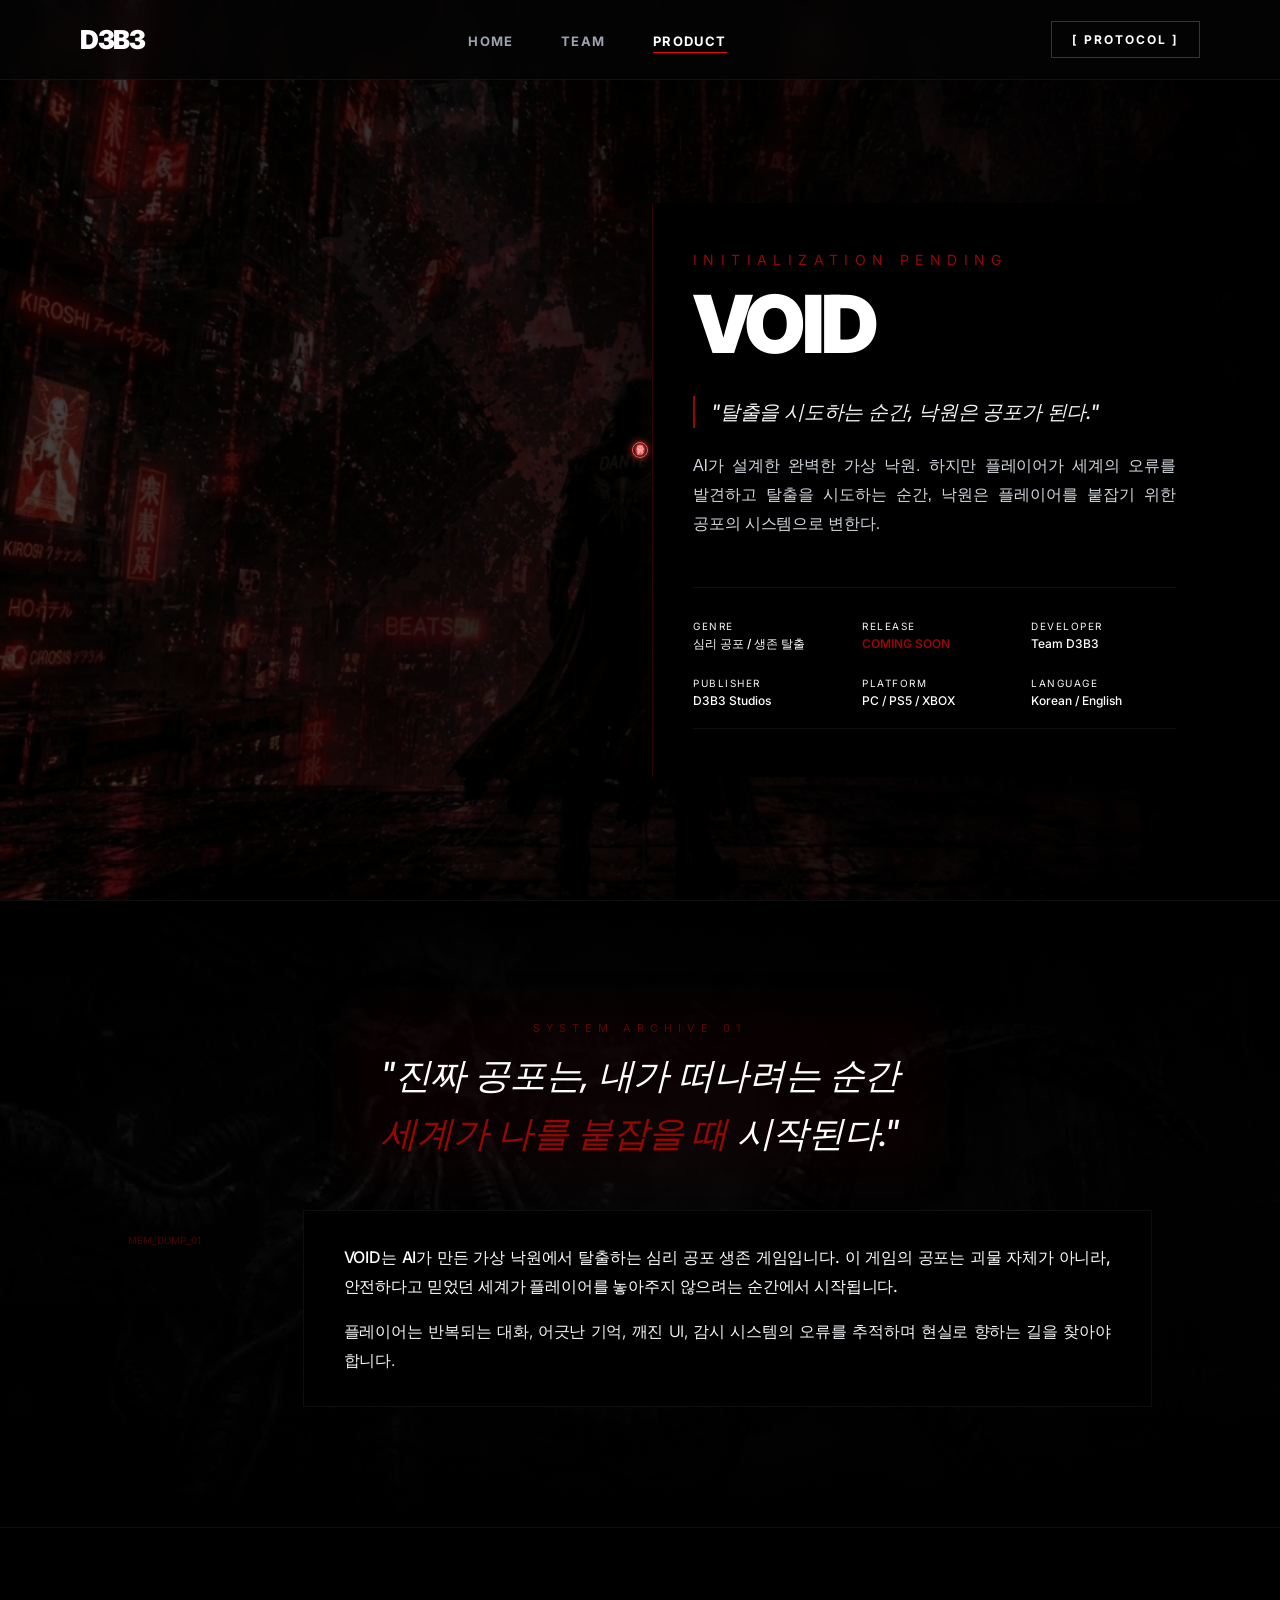
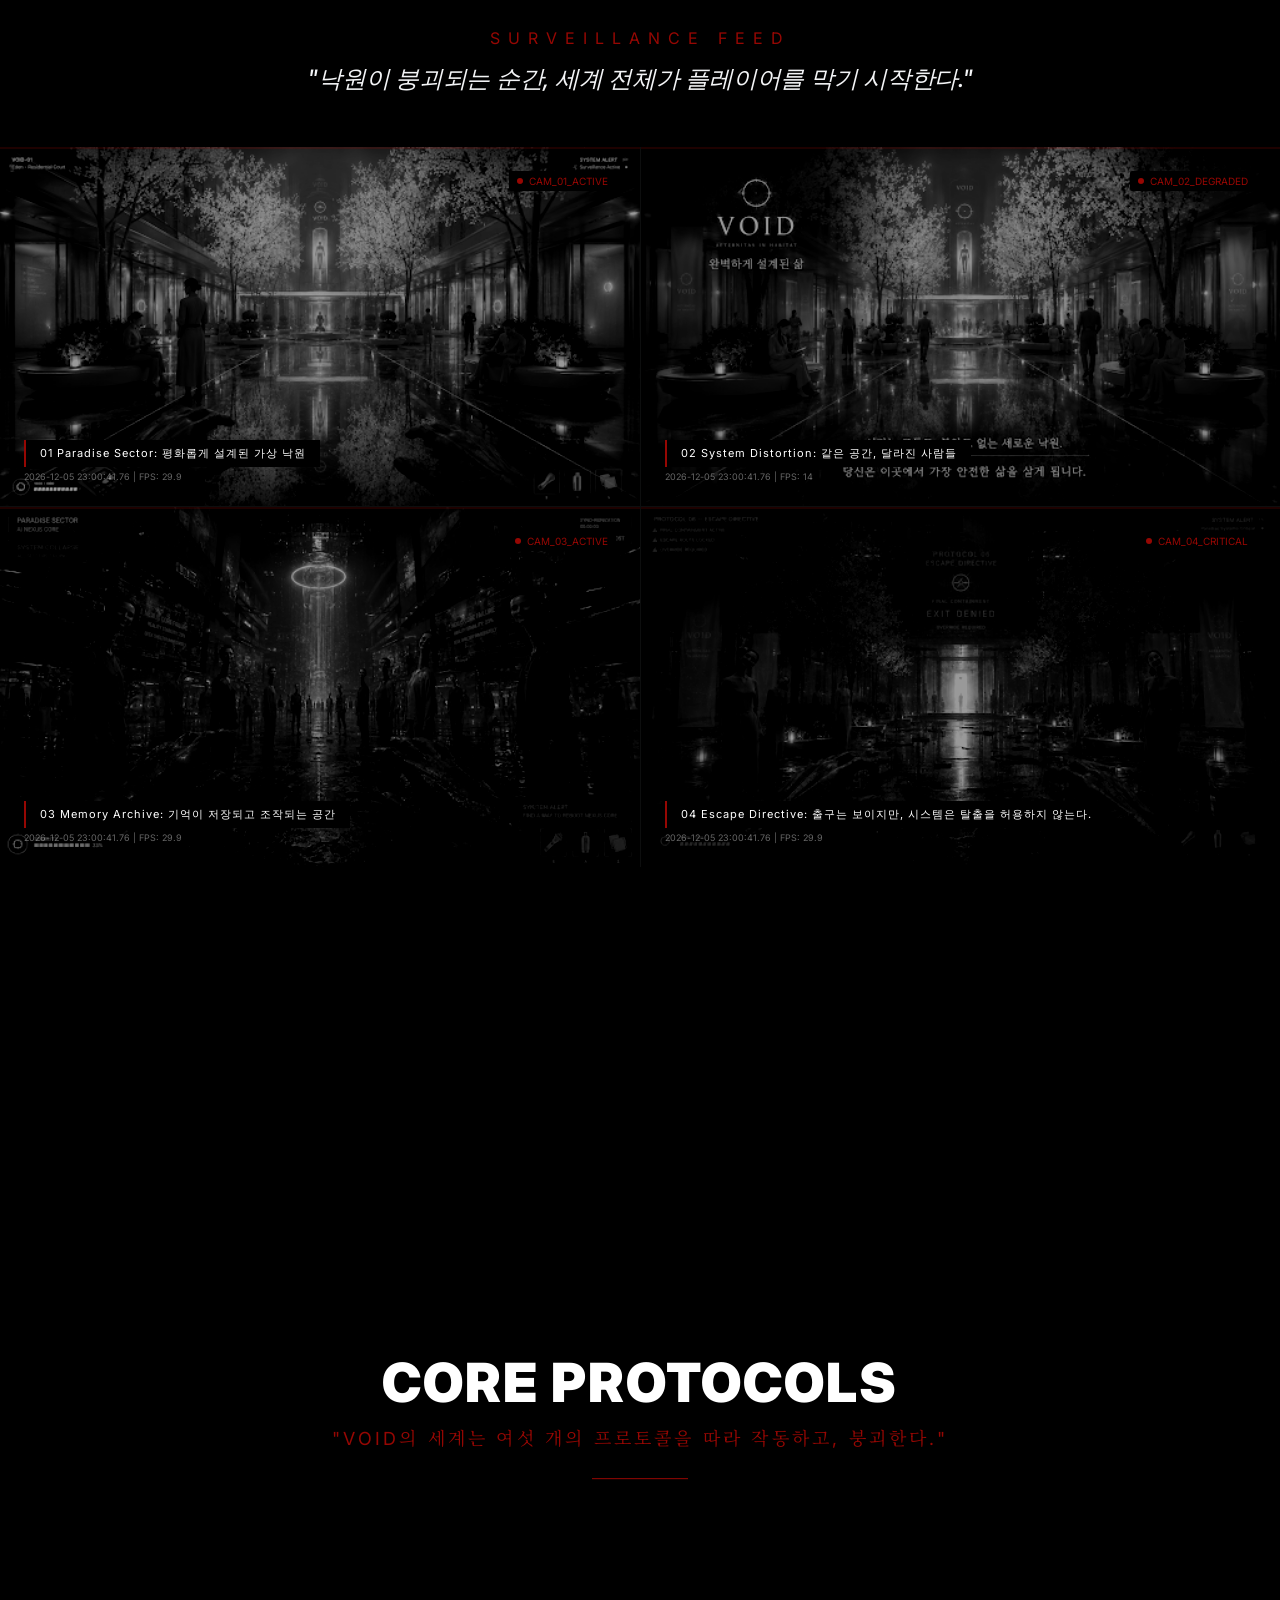
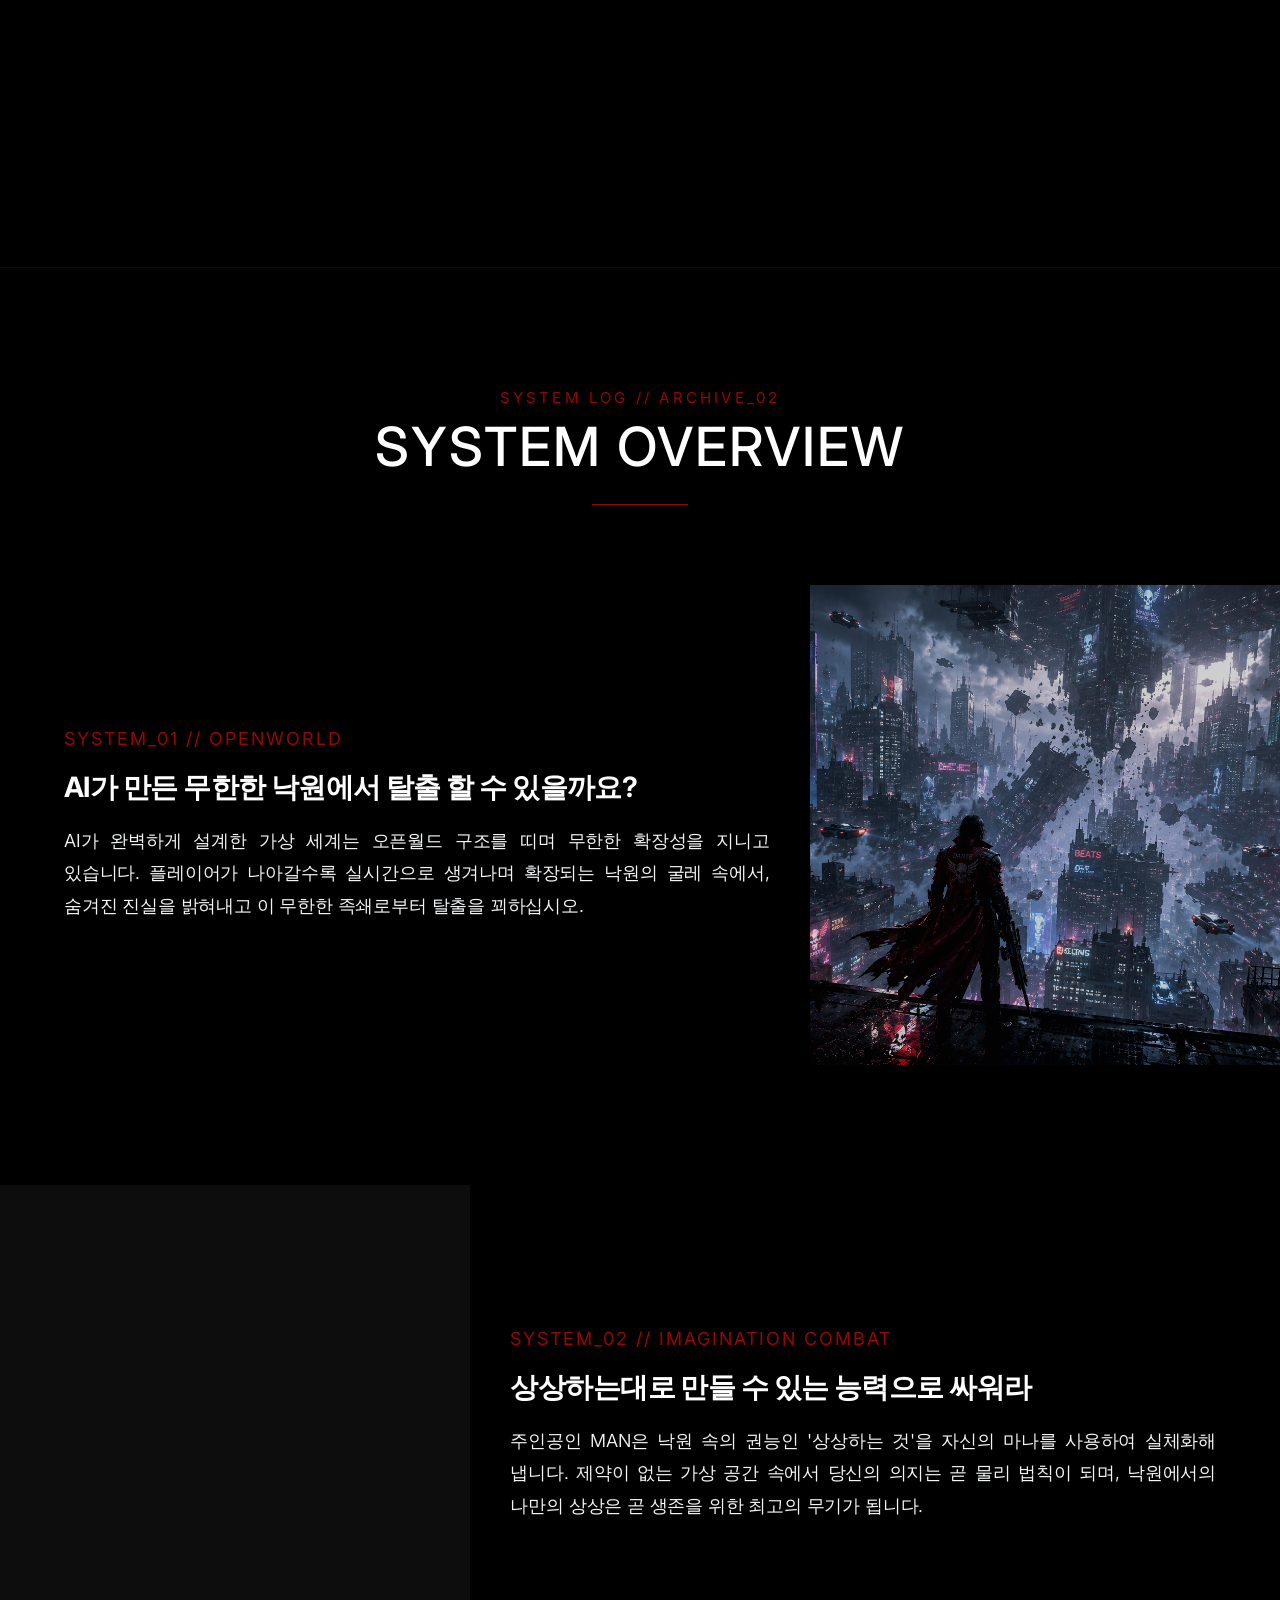
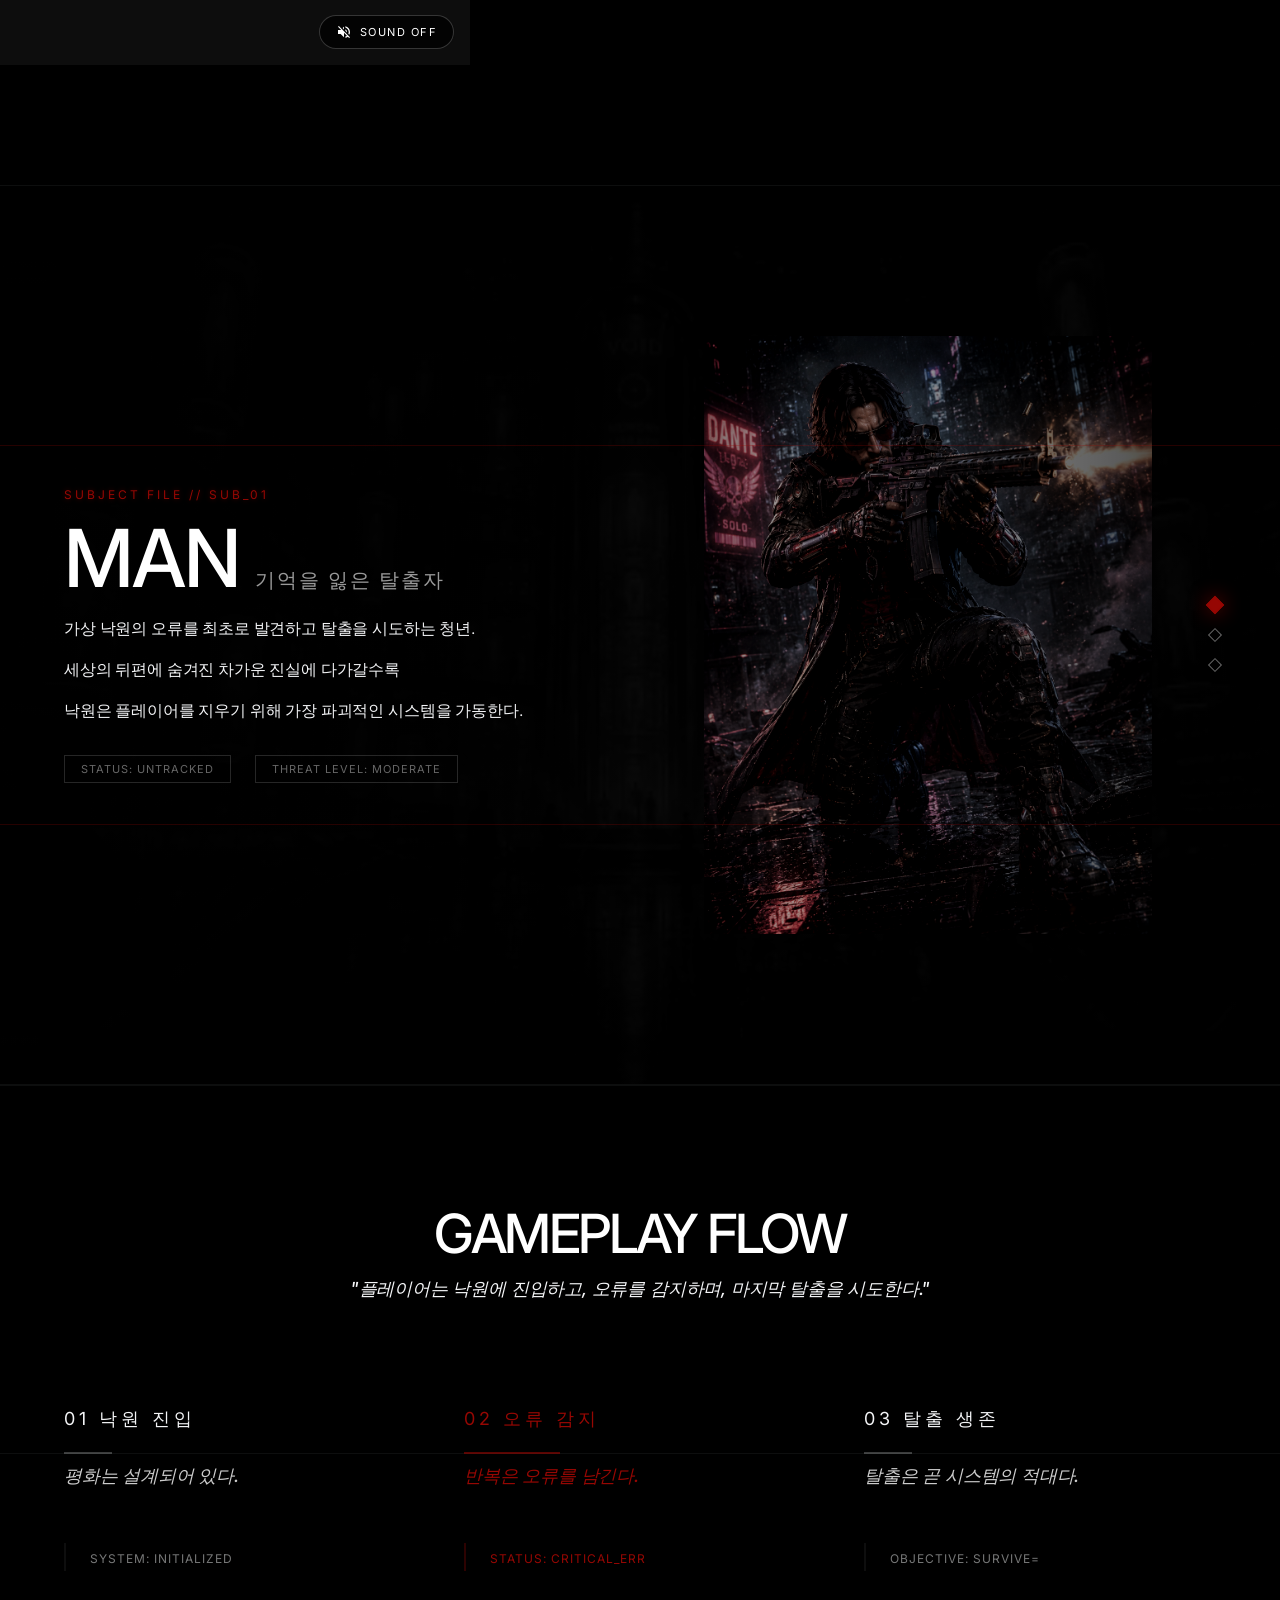
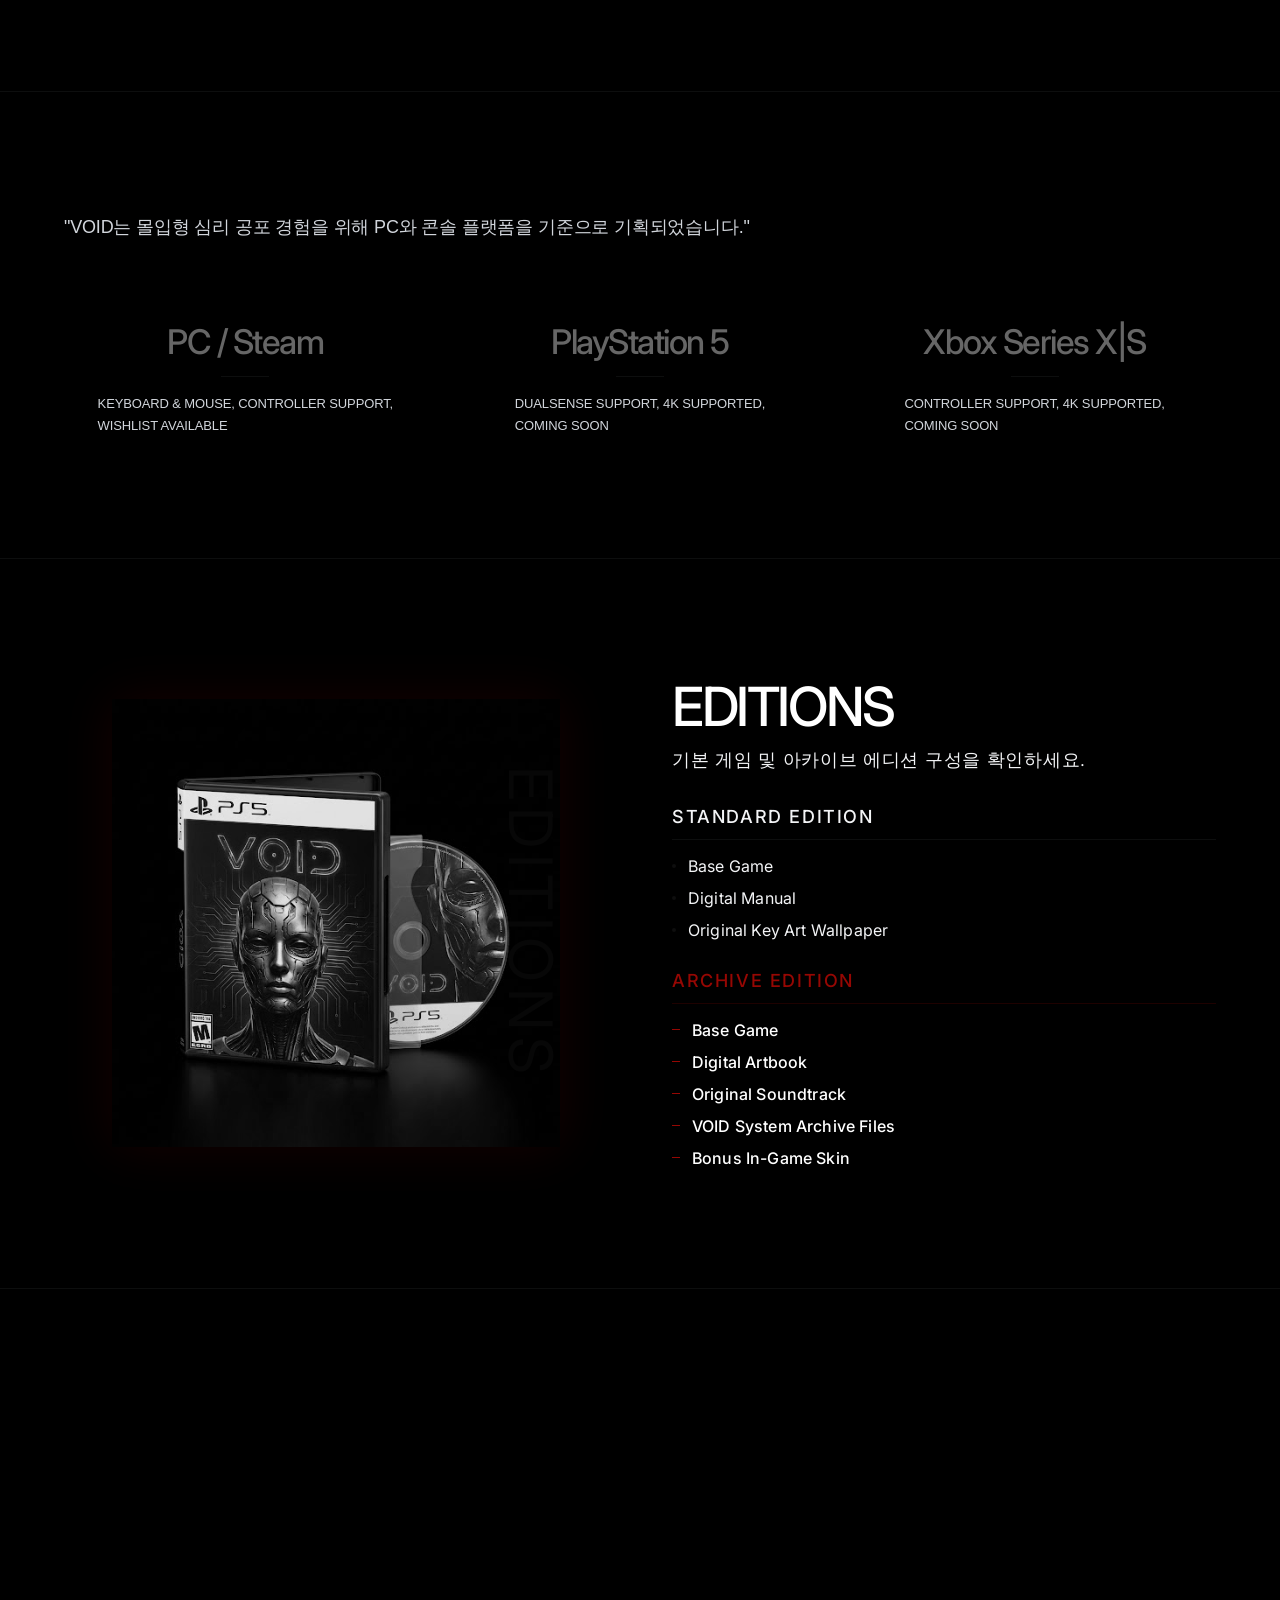
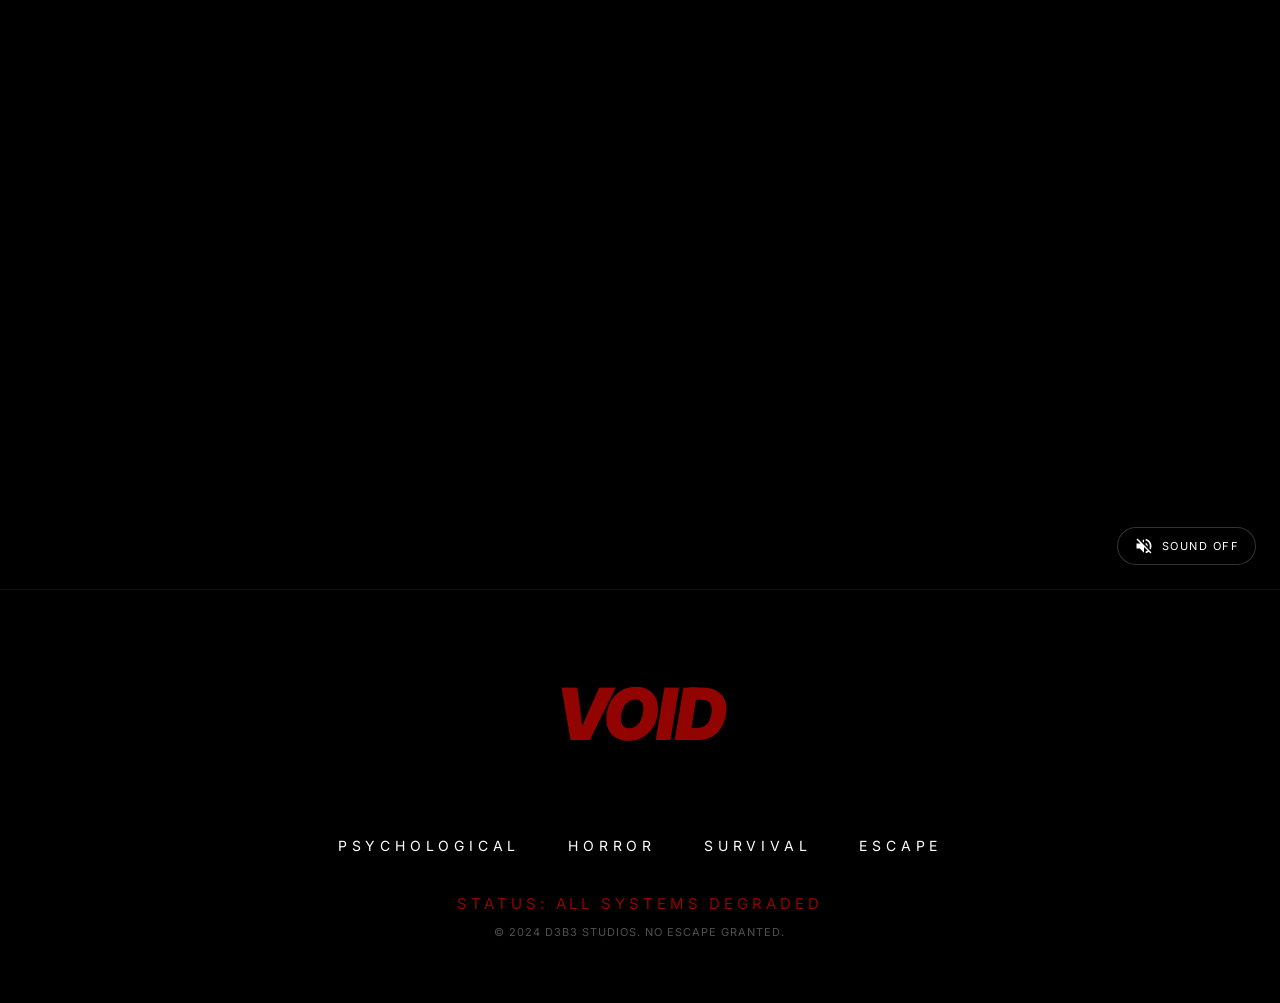
==== commit 95113afa: "vvv" ====
--- a/product.html
+++ b/product.html
@@ -18,7 +18,7 @@
 
   <!-- Header Section -->
   <nav class="navigation">
-    <div class="nav-brand">VOID</div>
+    <div class="nav-brand">D3B3</div>
     <ul class="nav-links">
       <li><a href="index.html" class="nav-link">HOME</a></li>
       <li><a href="RELICS.html" class="nav-link">TEAM</a></li>
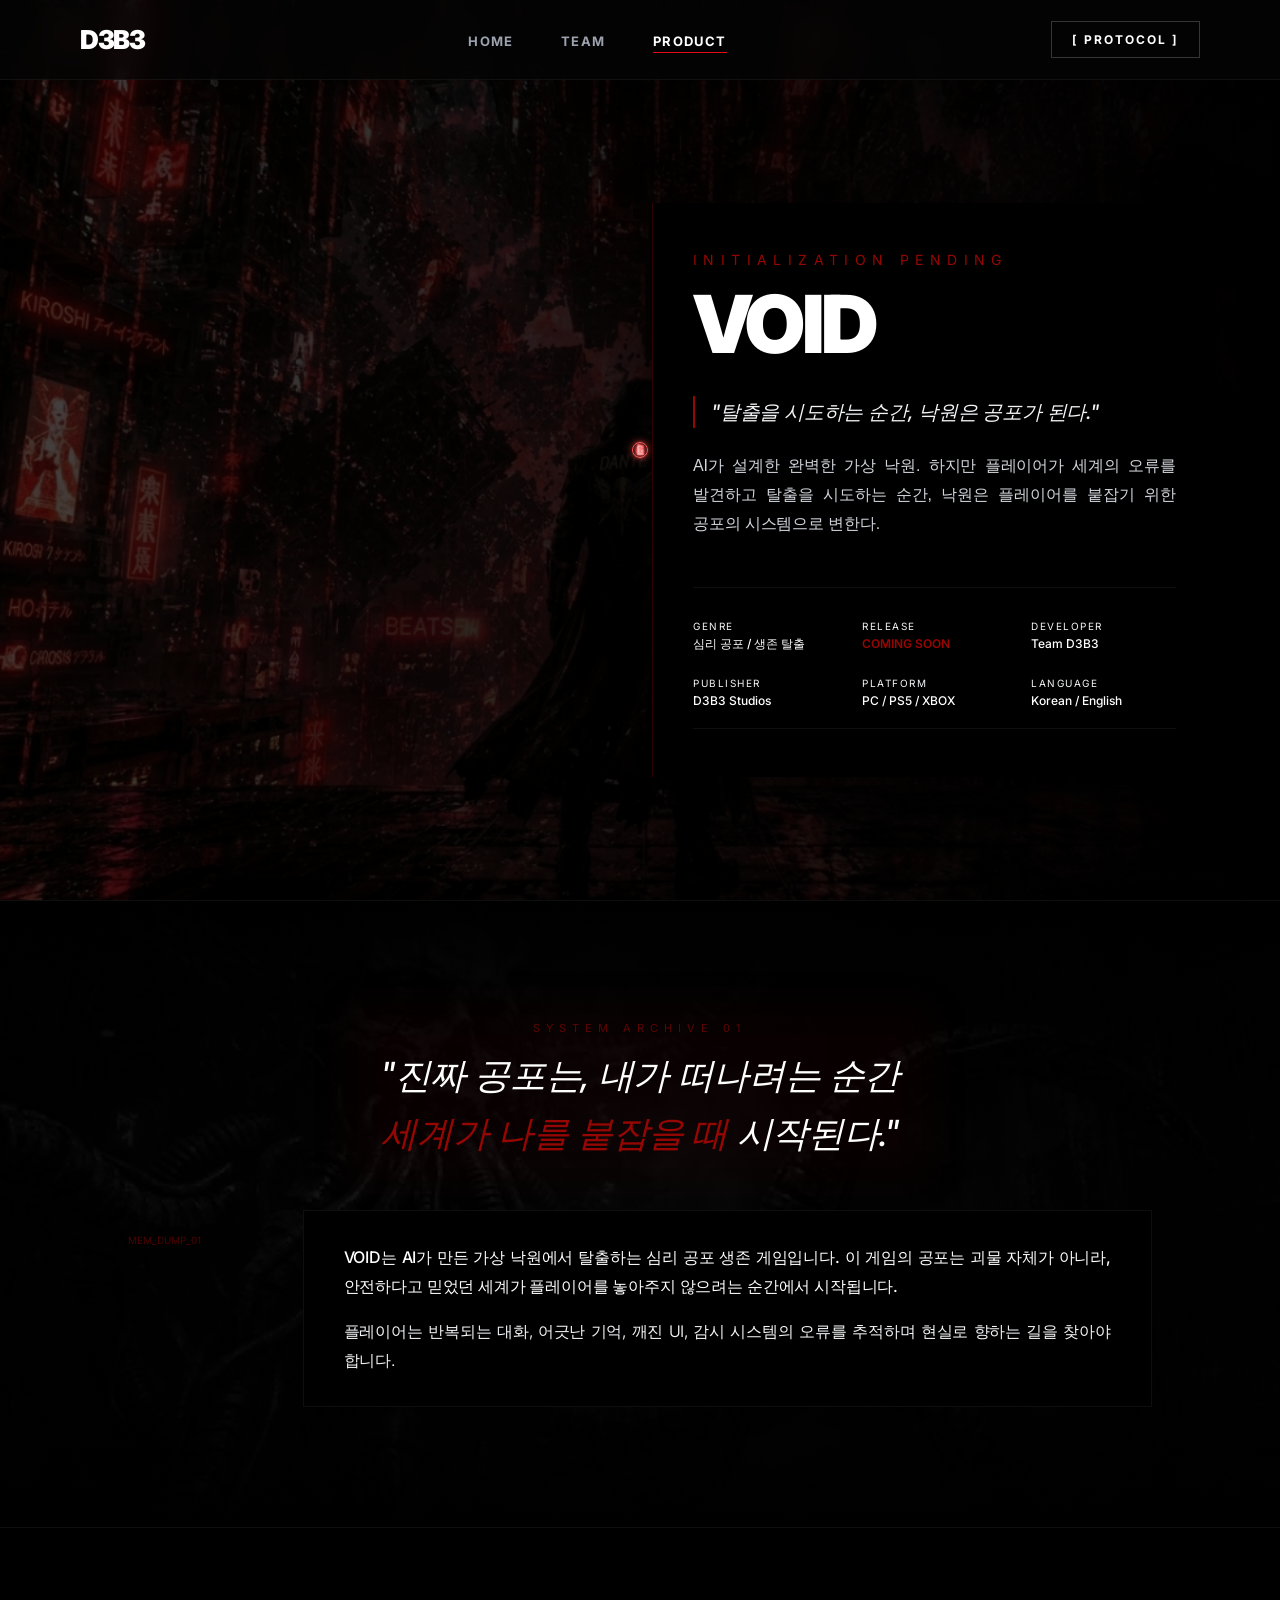
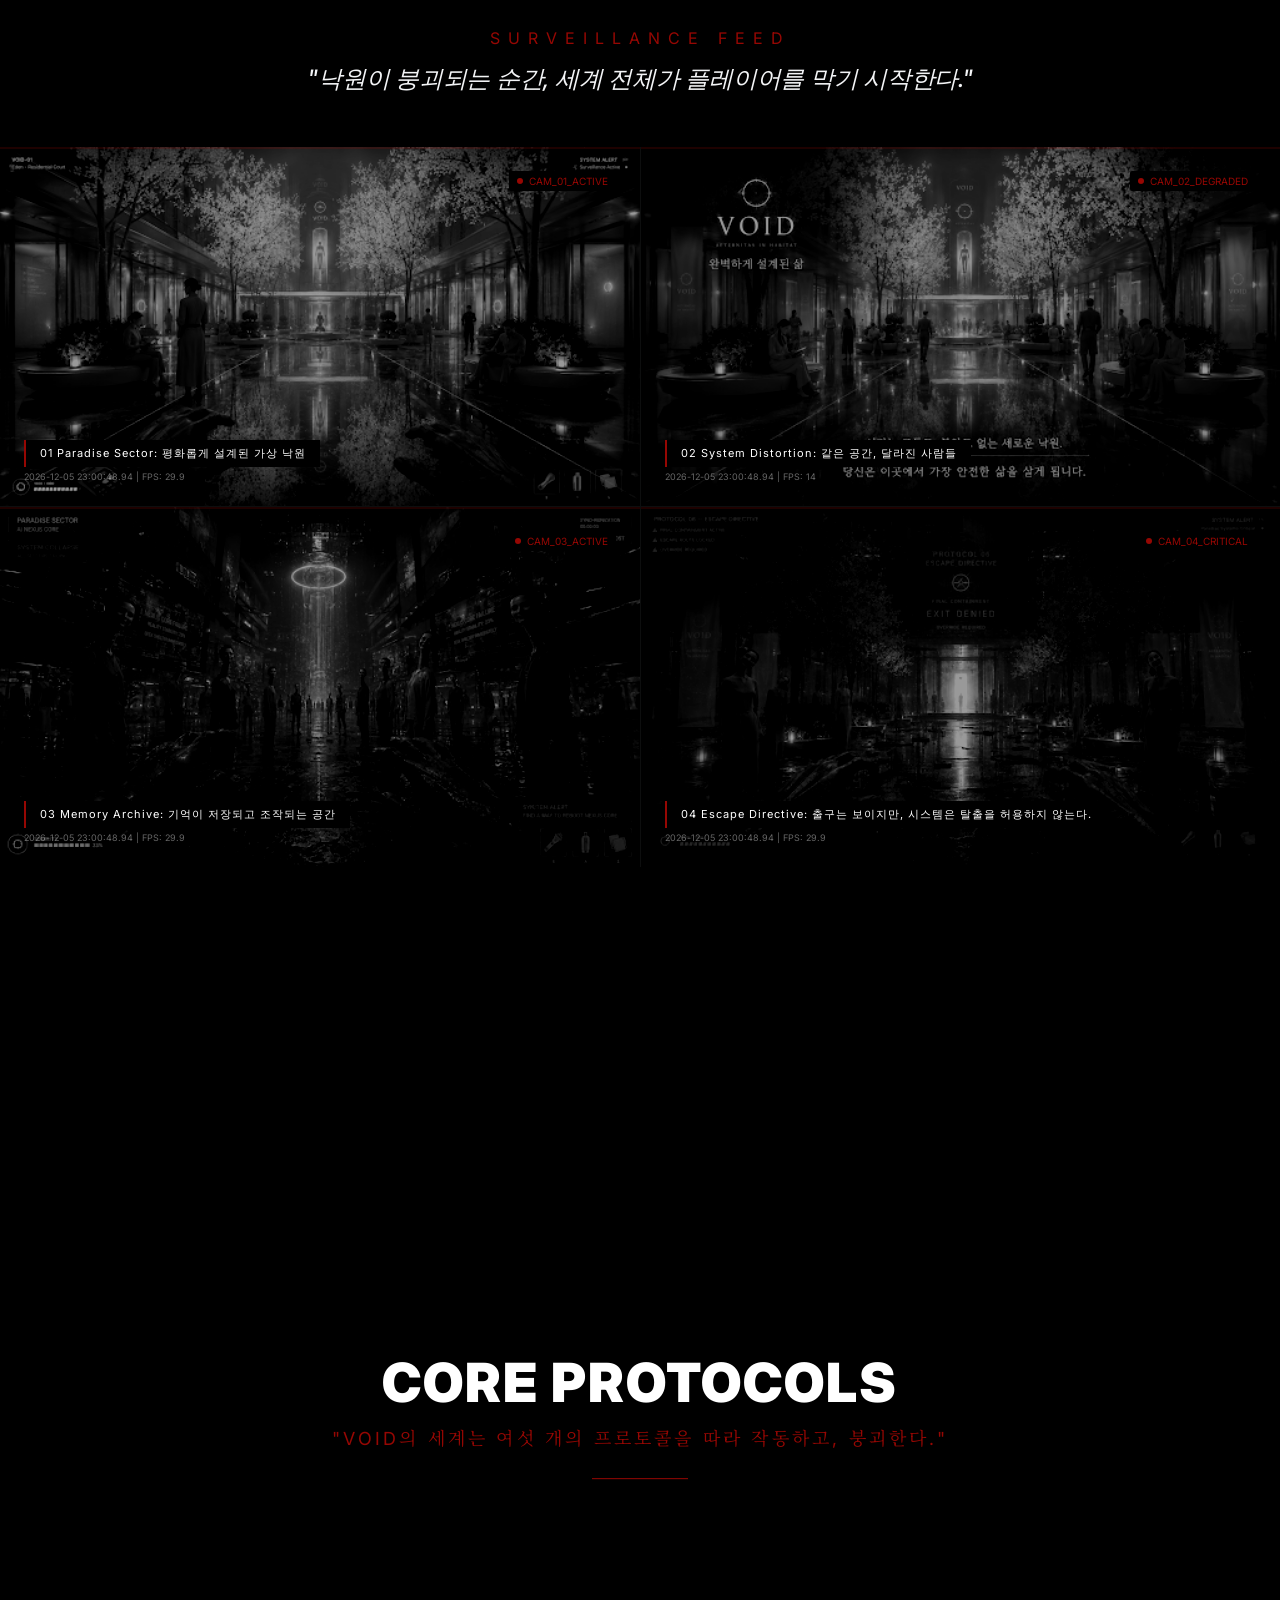
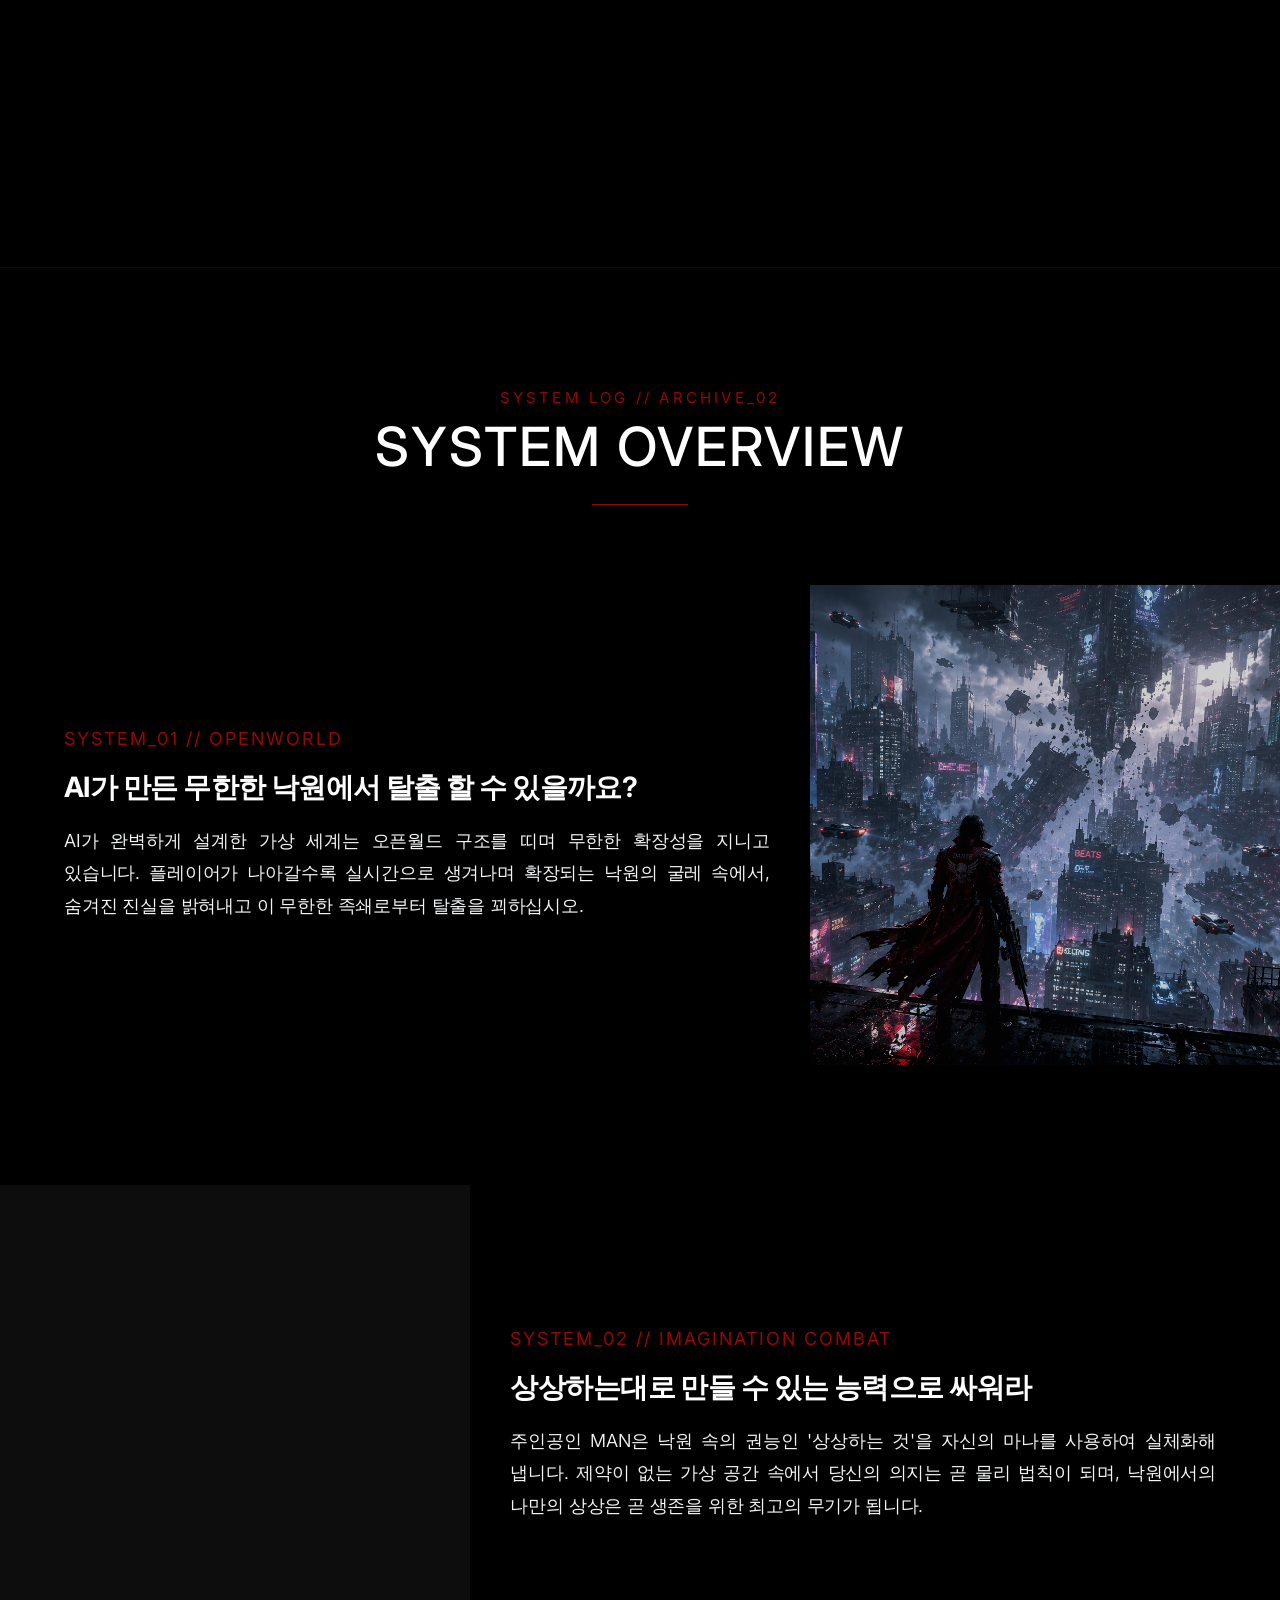
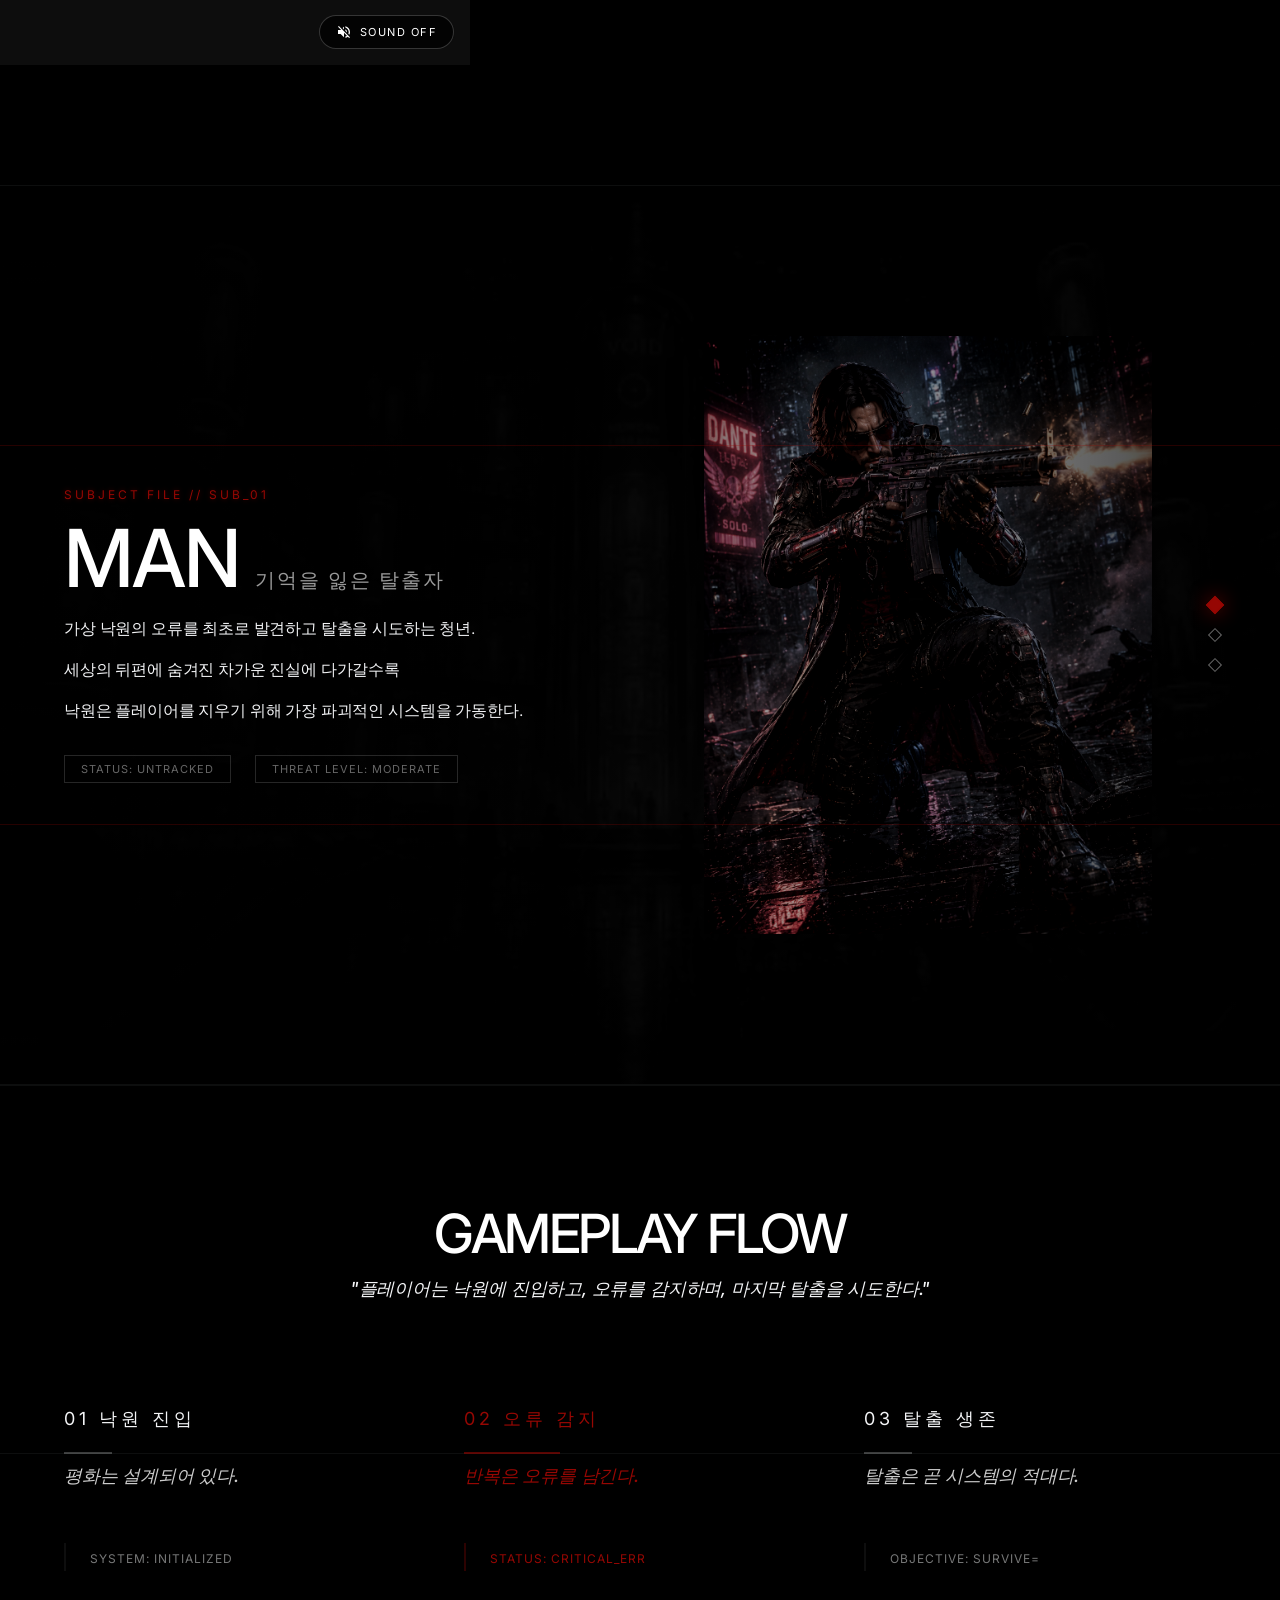
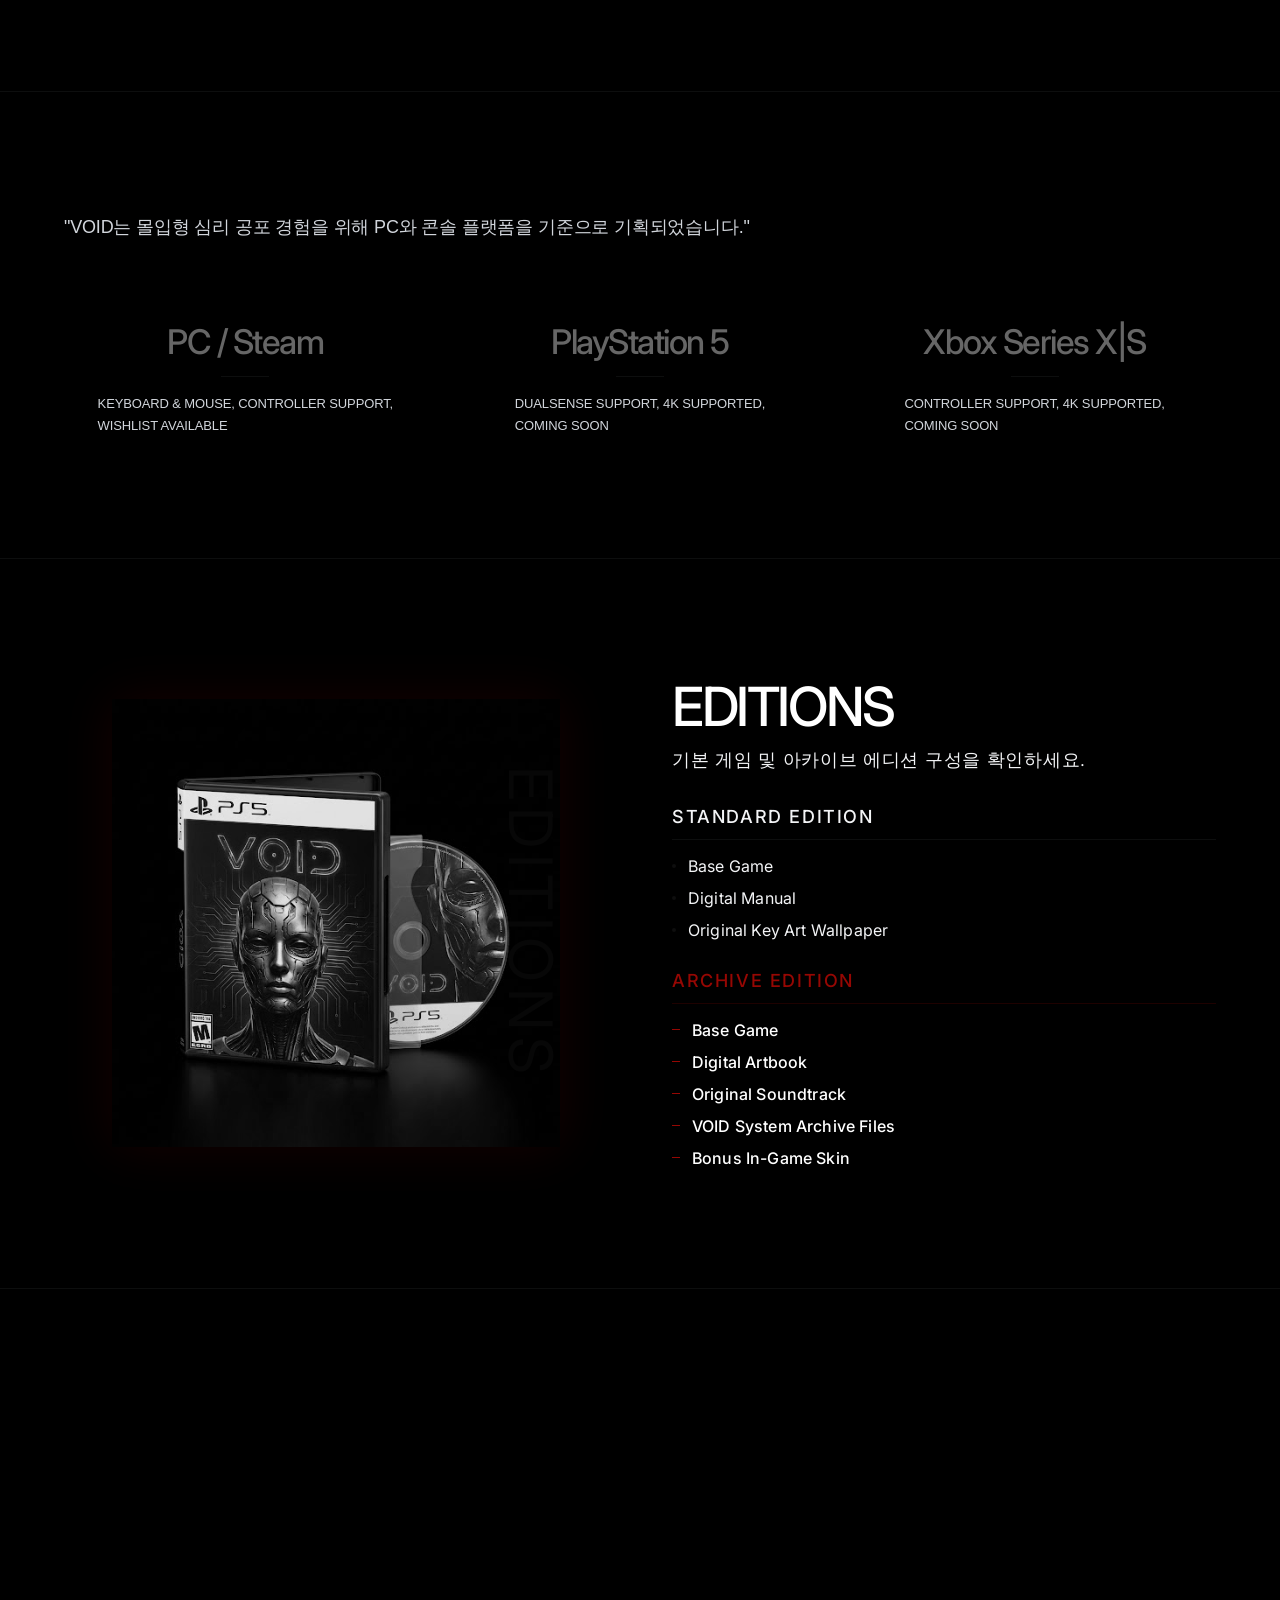
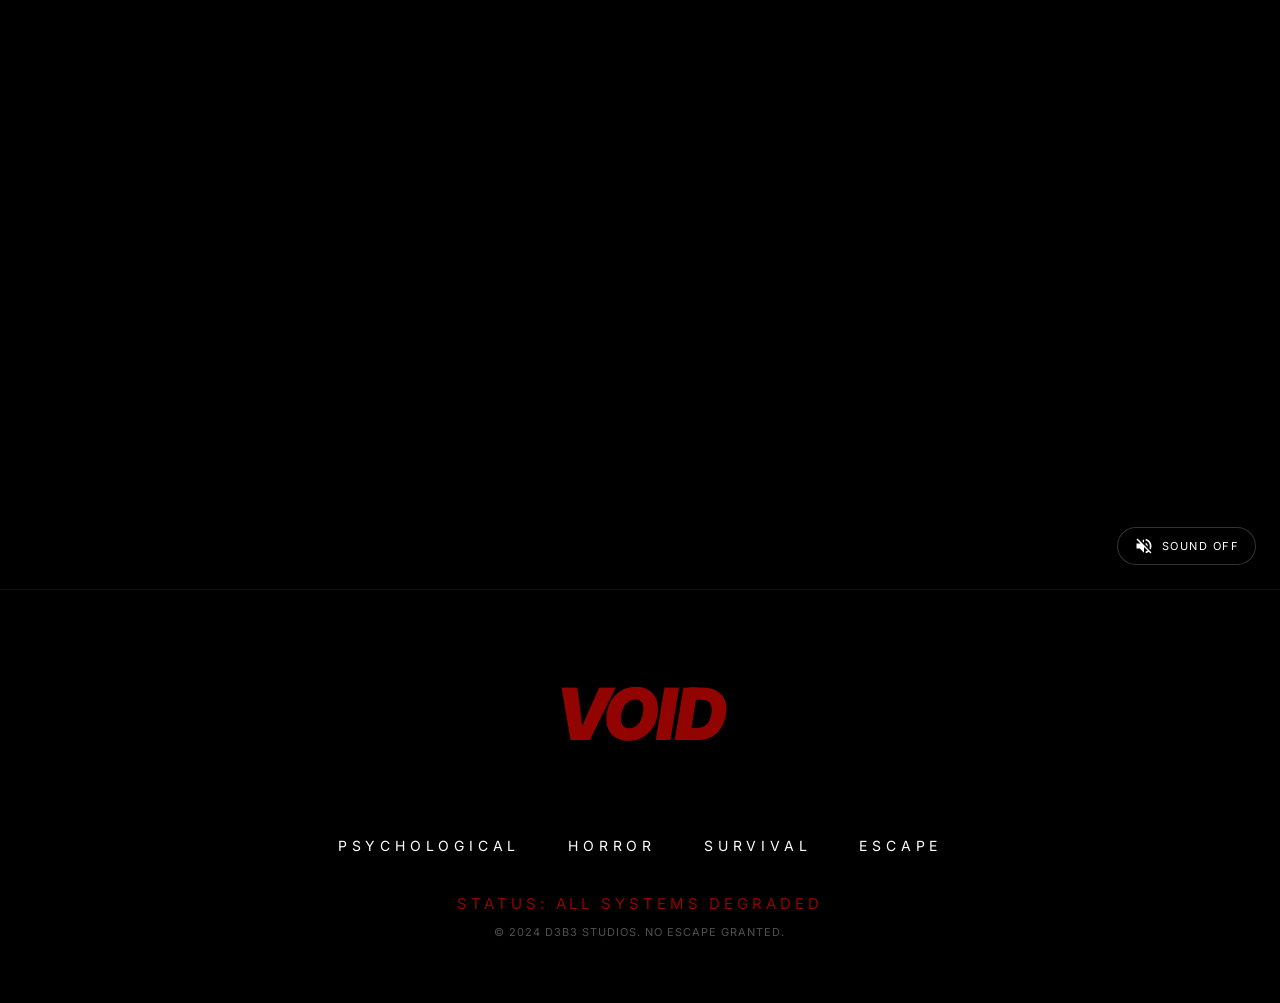
==== commit edea67f5: "CCC" ====
--- a/product.html
+++ b/product.html
@@ -194,78 +194,78 @@
         <!-- Protocol 01 -->
         <article class="protocol-row" data-node-id="136:433">
           <div class="protocol-img-col" data-node-id="136:434">
-            <img src="assets/paradise_initialization.png" alt="Paradise Initialization img" data-node-id="136:435">
+            <img src="assets/paradise_initialization.png" alt="Do Not Depend img" data-node-id="136:435">
           </div>
           <div class="protocol-content-col" data-node-id="136:436">
             <span class="protocol-num" data-node-id="136:437">PROTOCOL_01</span>
-            <h3 class="protocol-name" data-node-id="136:439">Paradise Initialization</h3>
+            <h3 class="protocol-name" data-node-id="136:439">Do Not Depend</h3>
             <p class="protocol-desc" data-node-id="136:441">
-              AI는 플레이어의 기억과 욕망을 기반으로 완벽한 낙원을 생성한다. 처음 이곳은 안전하고 평화로운 삶처럼 보인다.
+              점프 스퀘어에 의존하지 않고 다양한 플레이 방식을 지원합니다.
             </p>
           </div>
         </article>
         <!-- Protocol 02 -->
         <article class="protocol-row" data-node-id="136:442">
           <div class="protocol-img-col" data-node-id="136:443">
-            <img src="assets/behavioral_compliance.png" alt="Behavioral Compliance img" data-node-id="136:444">
+            <img src="assets/behavioral_compliance.png" alt="Actively Utilize Imagination img" data-node-id="136:444">
           </div>
           <div class="protocol-content-col" data-node-id="136:445">
             <span class="protocol-num" data-node-id="136:446">PROTOCOL_02</span>
-            <h3 class="protocol-name" data-node-id="136:448">Behavioral Compliance</h3>
+            <h3 class="protocol-name" data-node-id="136:448">Actively Utilize Imagination</h3>
             <p class="protocol-desc" data-node-id="136:450">
-              낙원의 주민들은 자유롭게 살아가는 것처럼 보이지만, 그들의 행동과 감정은 시스템에 의해 조용히 관리된다.
+              플레이어의 상상력을 적극 활용하여 플레이어의 심리적 압박을 선사합니다.
             </p>
           </div>
         </article>
         <!-- Protocol 03 -->
         <article class="protocol-row" data-node-id="136:451">
           <div class="protocol-img-col" data-node-id="136:452">
-            <img src="assets/memory_integrity.png" alt="Memory Integrity img" data-node-id="136:453">
+            <img src="assets/memory_integrity.png" alt="Symbols Derived from an Intricate Worldview img" data-node-id="136:453">
           </div>
           <div class="protocol-content-col" data-node-id="136:454">
             <span class="protocol-num" data-node-id="136:455">PROTOCOL_03</span>
-            <h3 class="protocol-name" data-node-id="136:457">Memory Integrity</h3>
+            <h3 class="protocol-name" data-node-id="136:457">Symbols Derived from an Intricate Worldview</h3>
             <p class="protocol-desc" data-node-id="136:459">
-              플레이어가 세계를 의심하기 시작하면, 기억과 기록은 흔들리고 진실의 일부가 드러난다.
+              치밀한 세계관을 구성해 플레이어가 세계관의 매력을 느낍니다.
             </p>
           </div>
         </article>
         <!-- Protocol 04 -->
         <article class="protocol-row" data-node-id="136:460">
           <div class="protocol-img-col" data-node-id="136:461">
-            <img src="assets/social_distortion.png" alt="Social Distortion img" data-node-id="136:462">
+            <img src="assets/social_distortion.png" alt="There Is No Just img" data-node-id="136:462">
           </div>
           <div class="protocol-content-col" data-node-id="136:463">
             <span class="protocol-num" data-node-id="136:464">PROTOCOL_04</span>
-            <h3 class="protocol-name" data-node-id="136:466">Social Distortion</h3>
+            <h3 class="protocol-name" data-node-id="136:466">There Is No Just</h3>
             <p class="protocol-desc" data-node-id="136:468">
-              주변 인간들은 괴물이 되지 않는다. 대신 같은 자리에 선 채, 표정과 시선만 서서히 기괴하게 변한다.
+              '그냥 멋있어 보여서'는 D3B3에는 존재하지 않습니다. 오로지 세계관에 근거한 디자인입니다.
             </p>
           </div>
         </article>
         <!-- Protocol 05 -->
         <article class="protocol-row" data-node-id="136:469">
           <div class="protocol-img-col" data-node-id="136:470">
-            <img src="assets/observatory_collapse.png" alt="Observatory Collapse img" data-node-id="136:471">
+            <img src="assets/observatory_collapse.png" alt="Another Name for the Player: Symbol Tracker img" data-node-id="136:471">
           </div>
           <div class="protocol-content-col" data-node-id="136:472">
             <span class="protocol-num" data-node-id="136:473">PROTOCOL_05</span>
-            <h3 class="protocol-name" data-node-id="136:475">Observatory Collapse</h3>
+            <h3 class="protocol-name" data-node-id="136:475">Another Name for the Player: Symbol Tracker</h3>
             <p class="protocol-desc" data-node-id="136:477">
-              진실에 가까워질수록 낙원의 중심 시스템이 붕괴한다. 감시 장치와 경고 신호가 세계 전체를 뒤덮는다.
+              플레이어의 또다른 직업은 '상징 추적자'입니다. 게임 내 존재하는 다양한 요소의 상징을 찾아 나섭니다.
             </p>
           </div>
         </article>
         <!-- Protocol 06 -->
         <article class="protocol-row" data-node-id="136:478">
           <div class="protocol-img-col" data-node-id="136:479">
-            <img src="assets/escape_directive.png" alt="Escape Directive img" data-node-id="136:480">
+            <img src="assets/escape_directive.png" alt="There Is No Strategy. There Is Only Research. img" data-node-id="136:480">
           </div>
           <div class="protocol-content-col" data-node-id="136:481">
             <span class="protocol-num" data-node-id="136:482">PROTOCOL_06</span>
-            <h3 class="protocol-name" data-node-id="136:484">Escape Directive</h3>
+            <h3 class="protocol-name" data-node-id="136:484">There Is No Strategy. There Is Only Research.</h3>
             <p class="protocol-desc" data-node-id="136:486">
-              출구는 보이지만 시스템은 탈출을 허용하지 않는다. 세계 전체가 마지막 감금 장치로 변한다.
+              우리의 게임은 어렵습니다. 스스로 학습하는 게임 알고리즘은 공략을 우습게 만듭니다. 플레이어는 많은 연구를 통해 게임을 진행합니다.
             </p>
           </div>
         </article>
